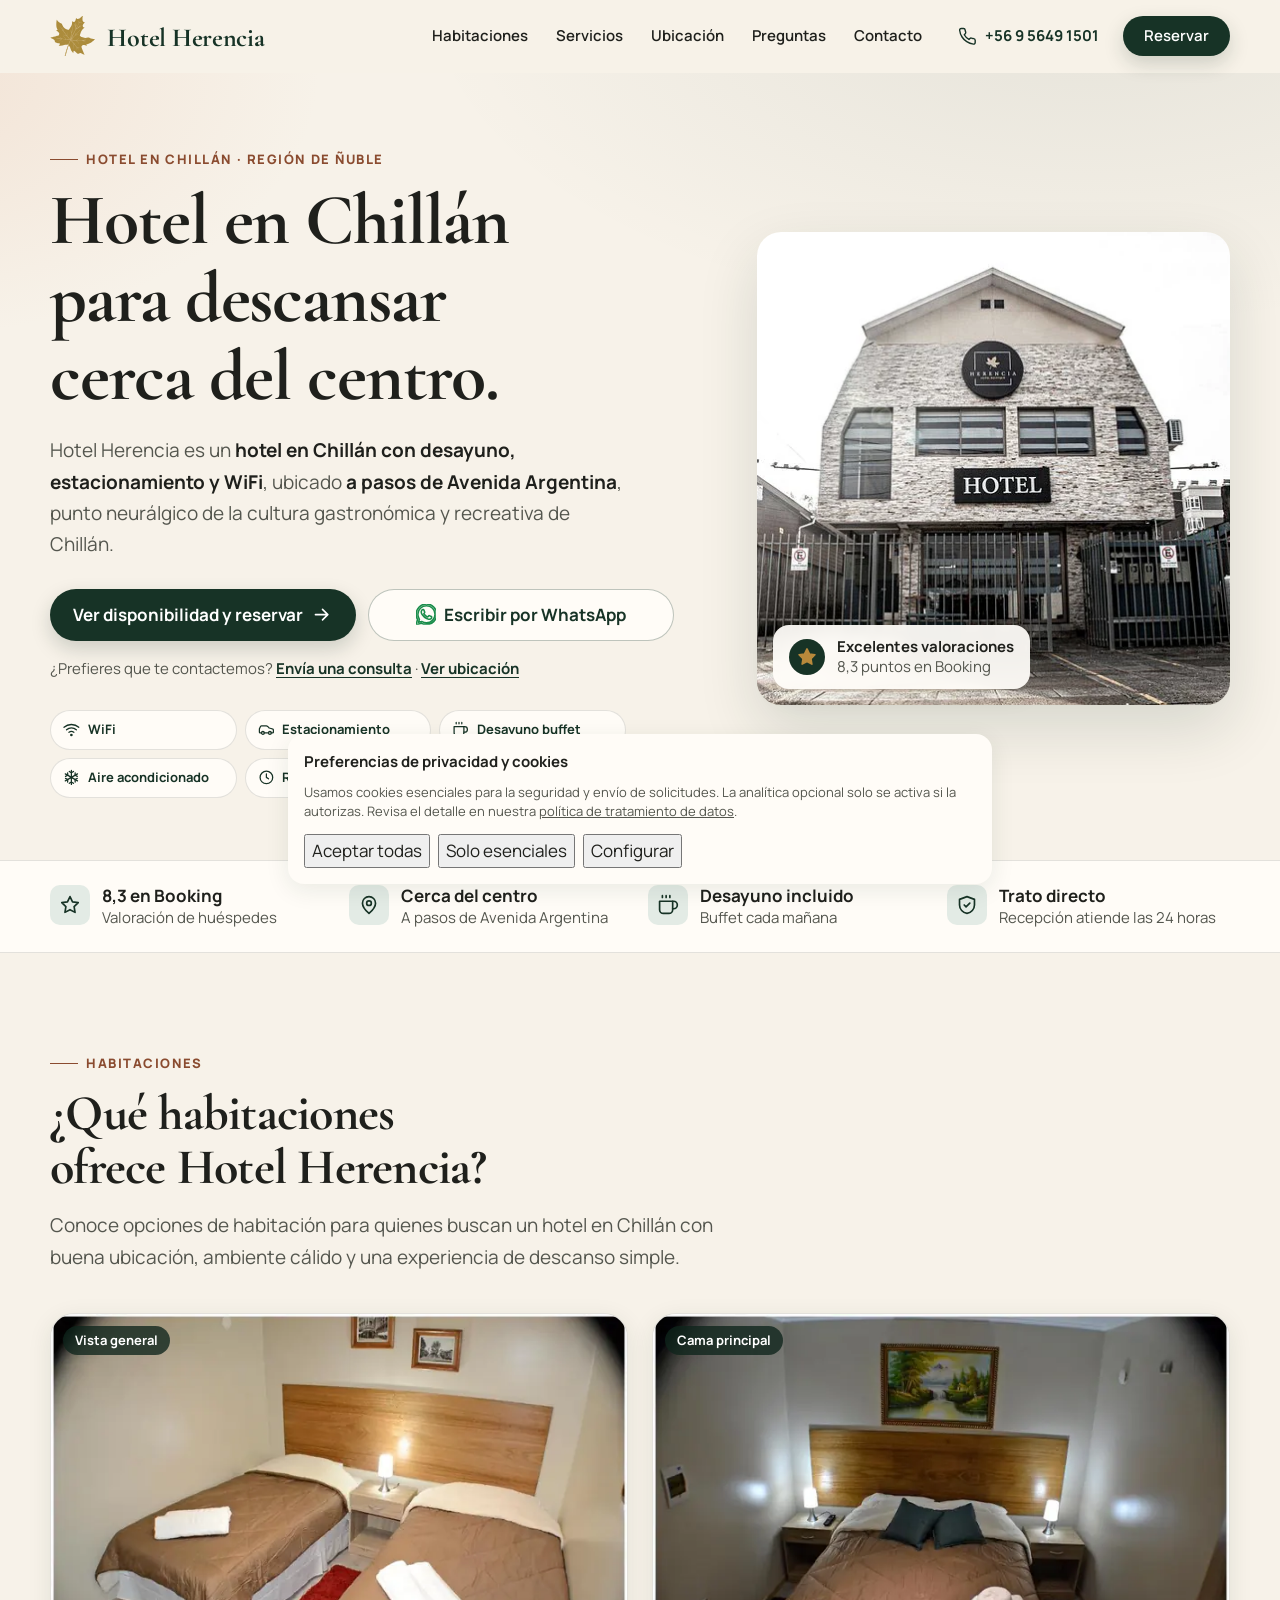
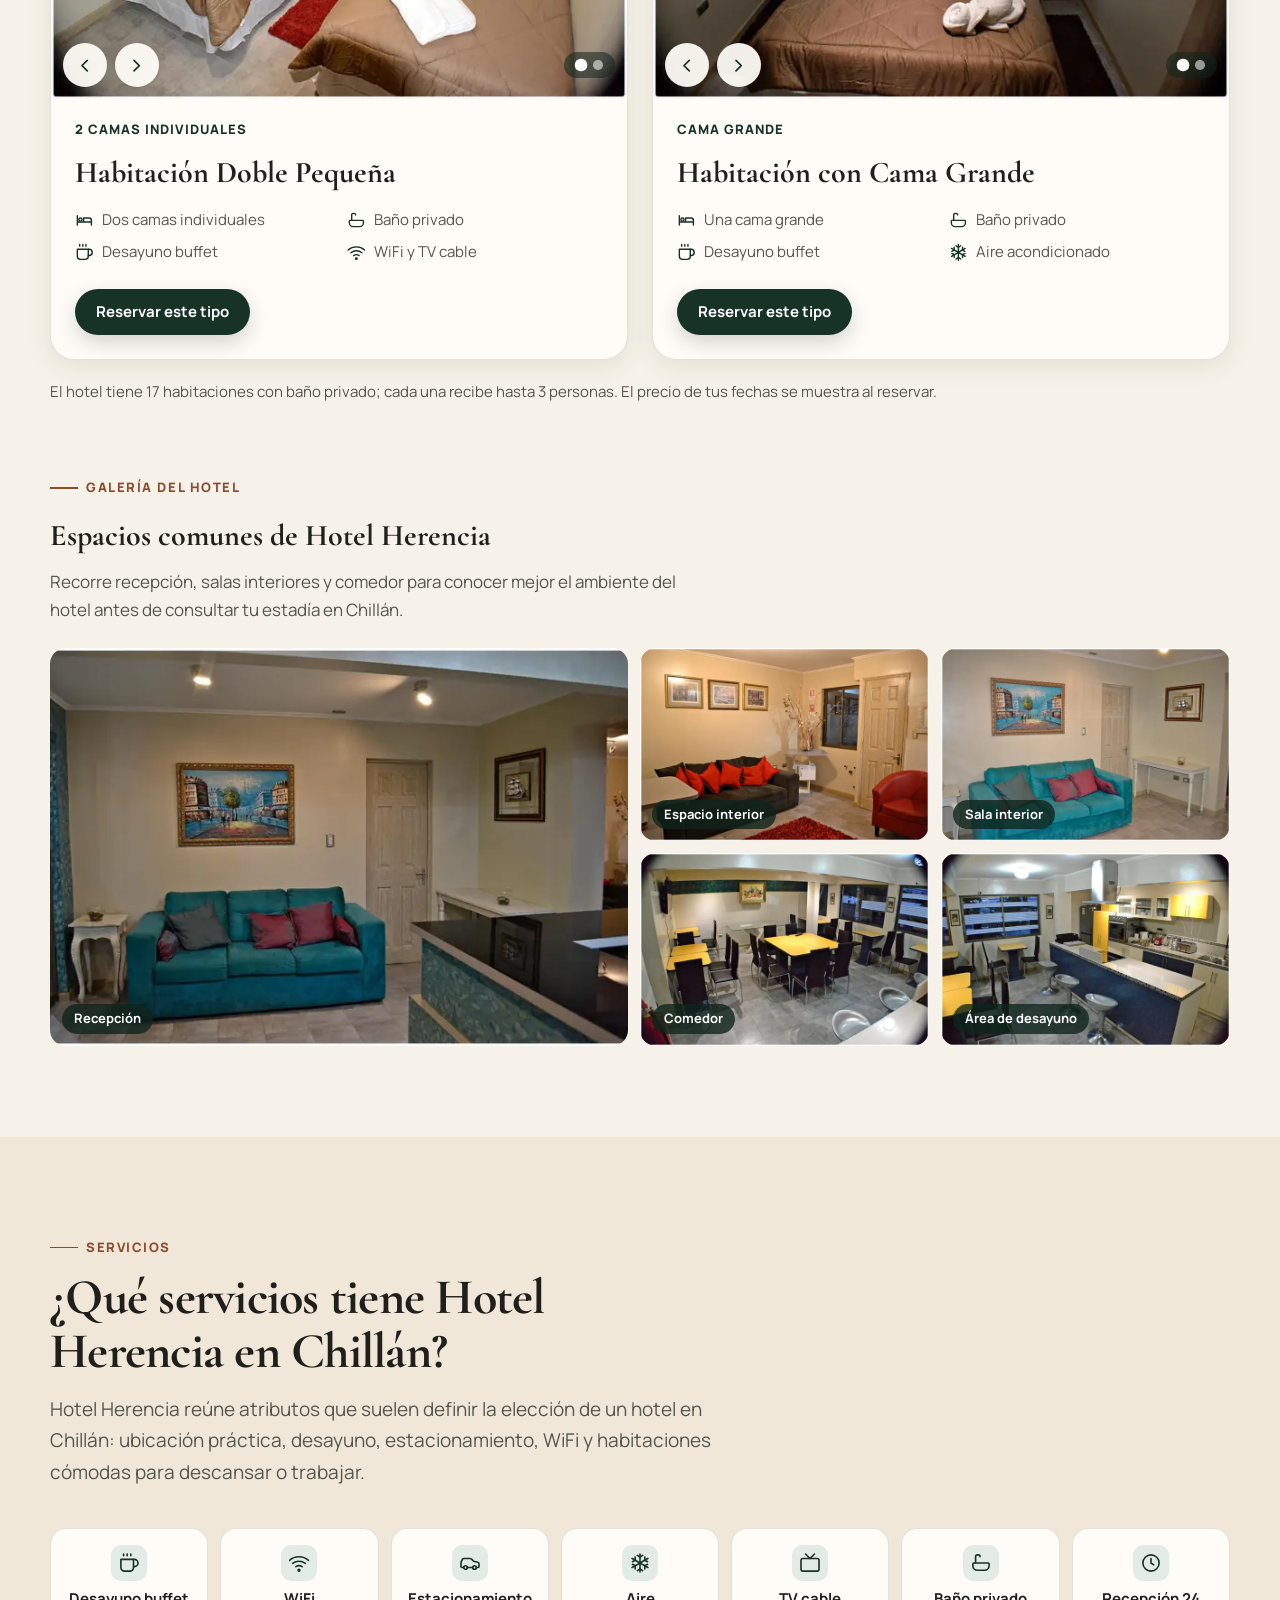
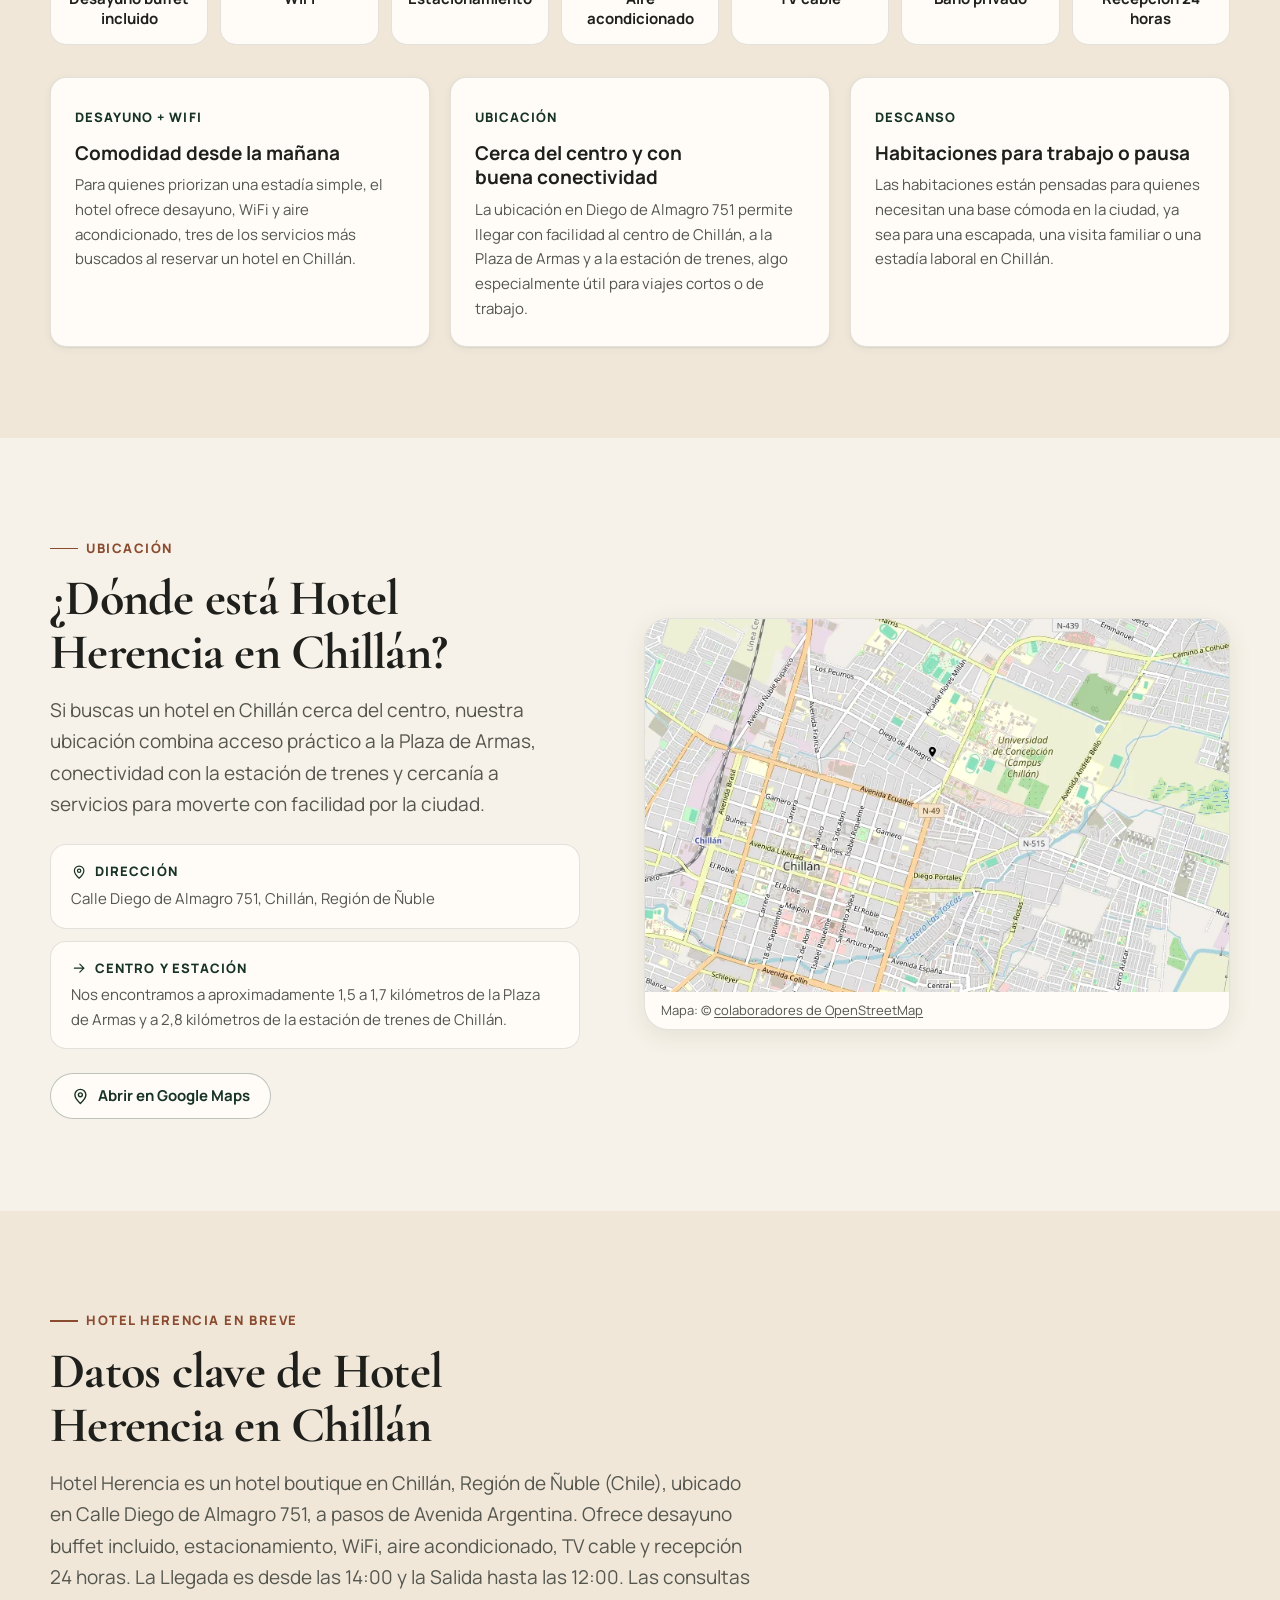
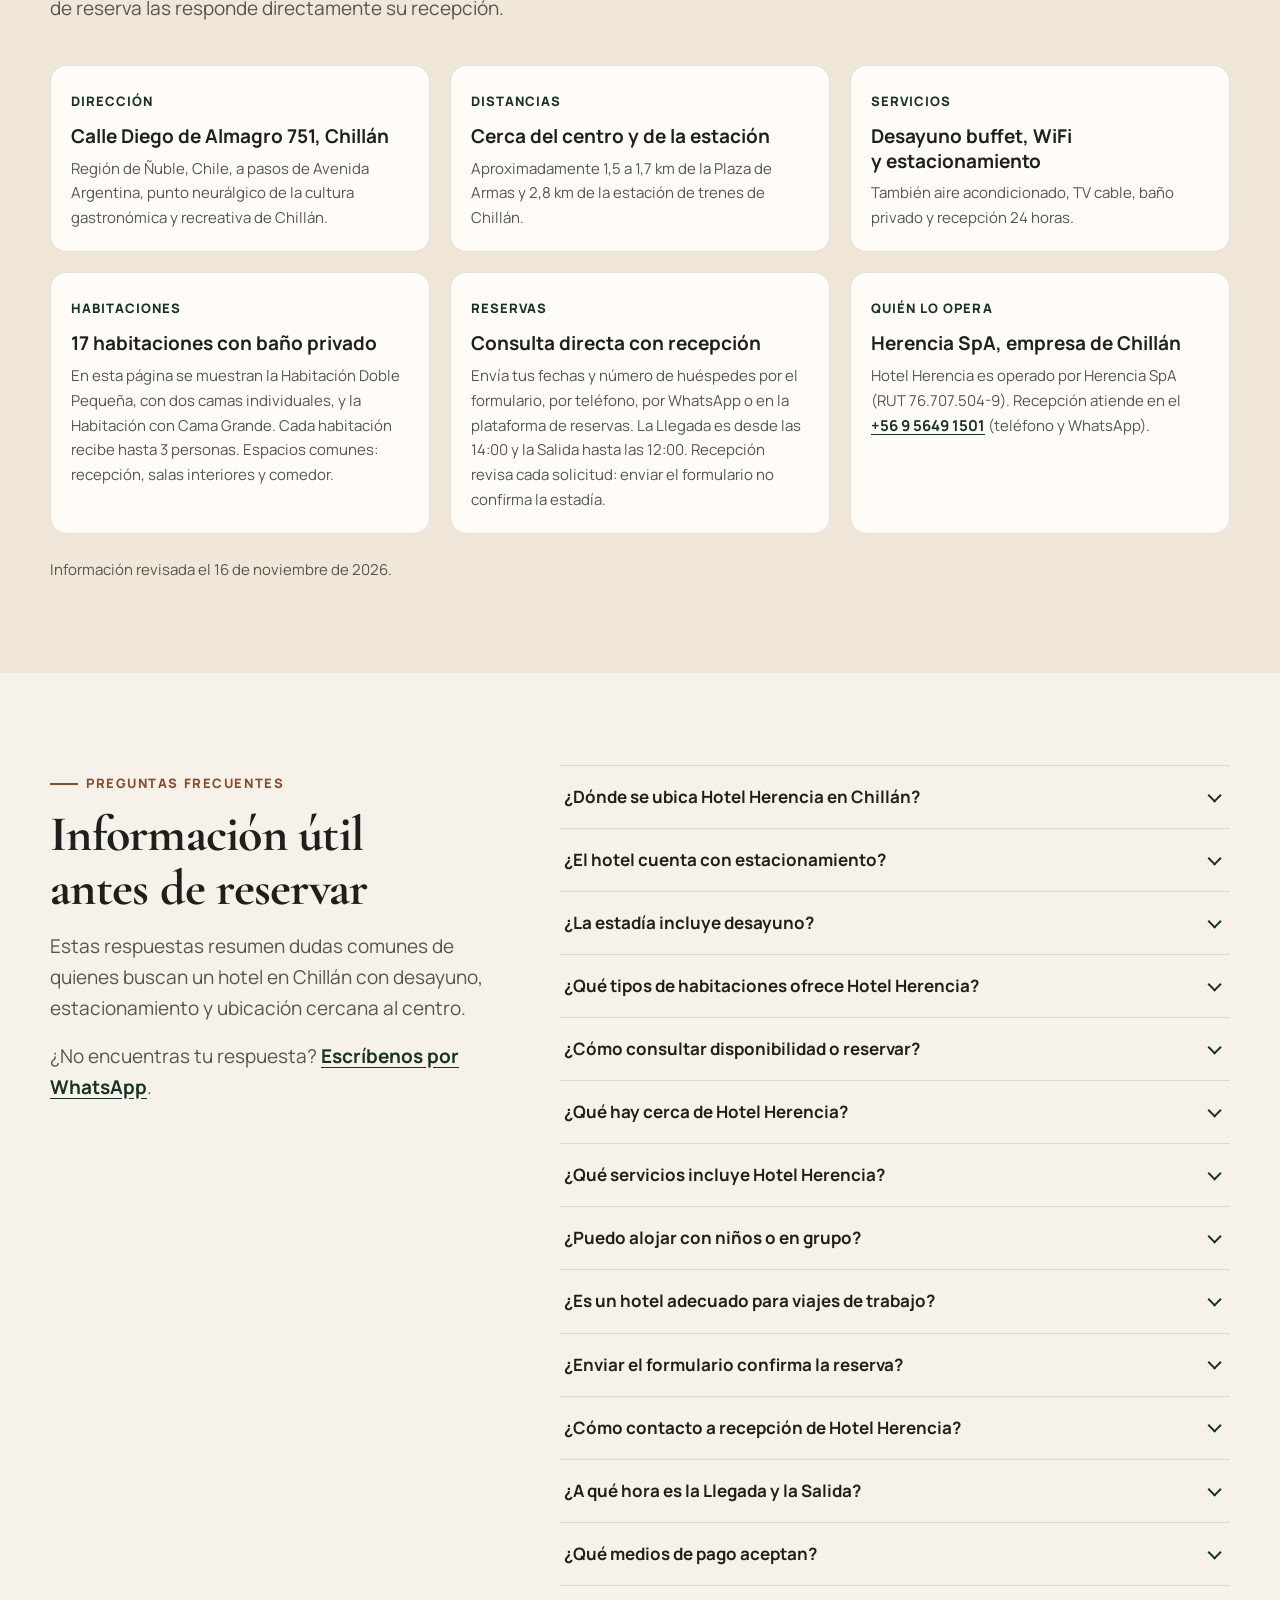
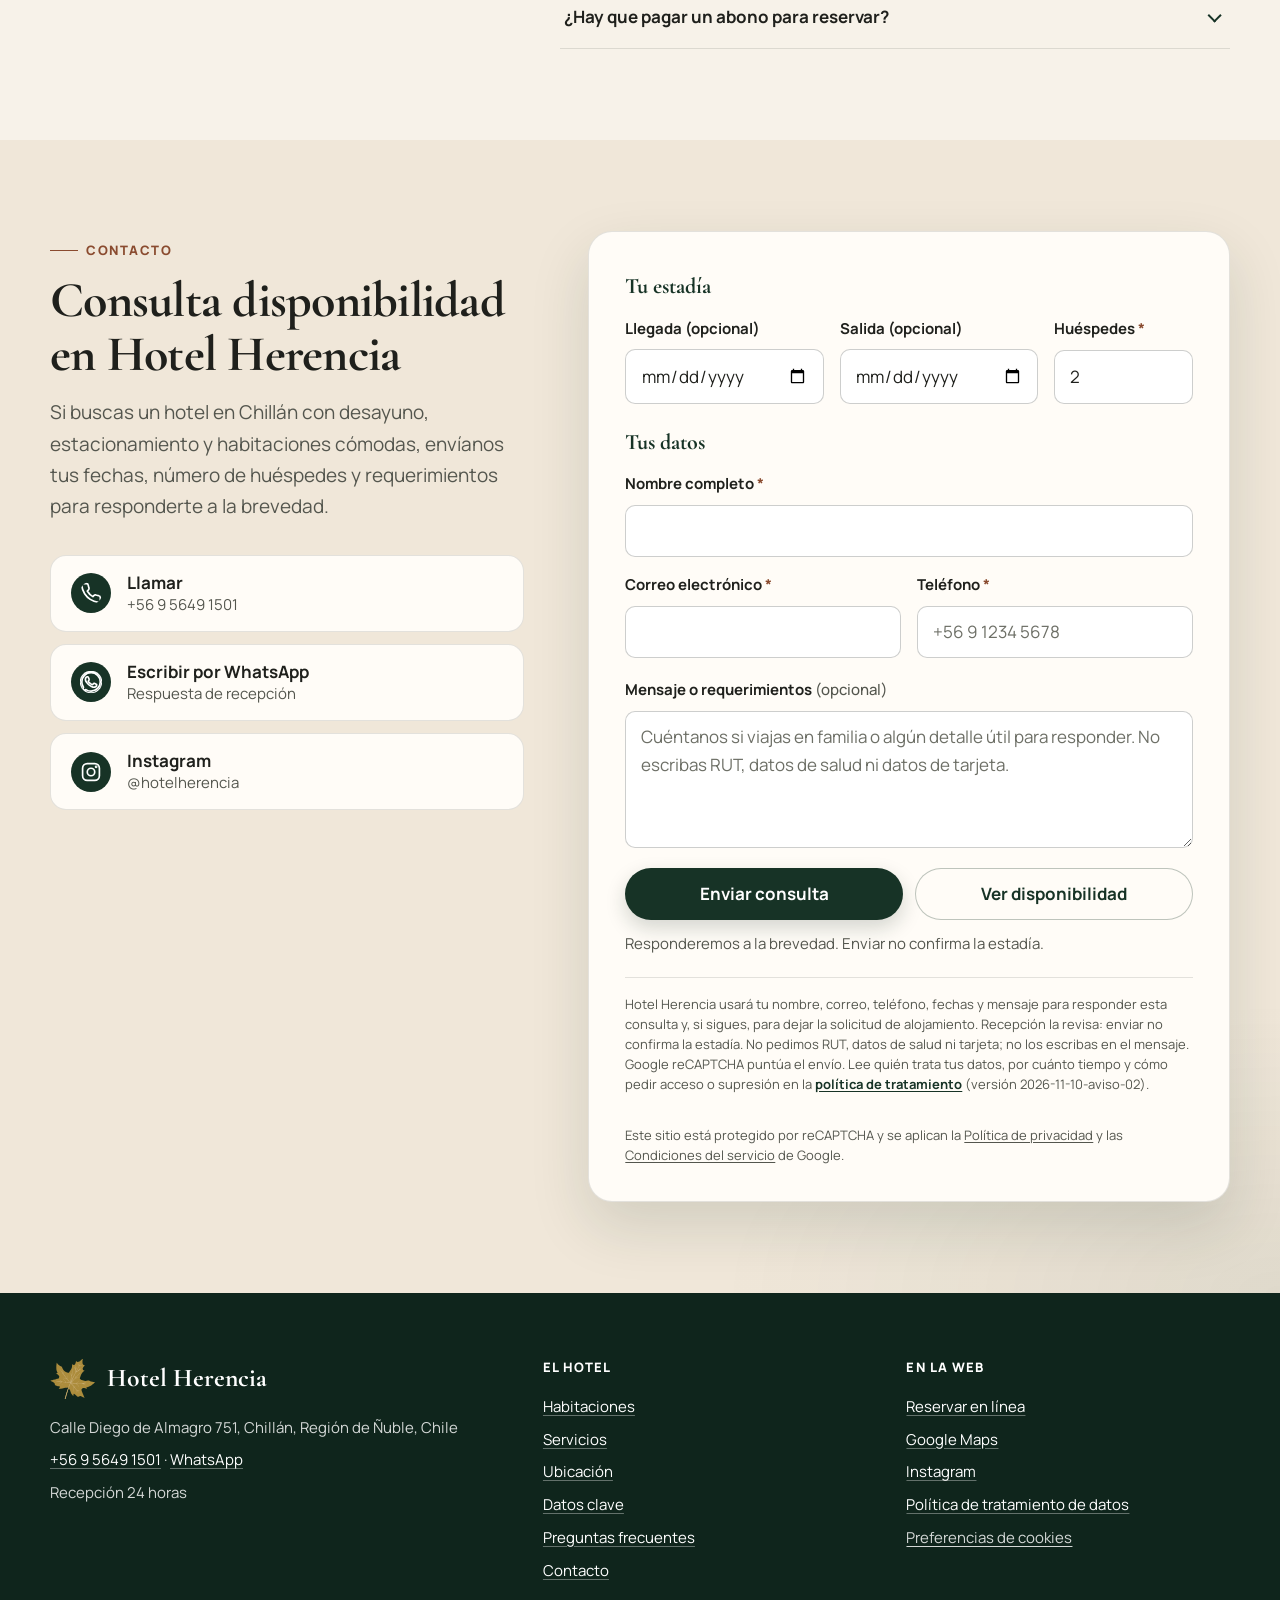
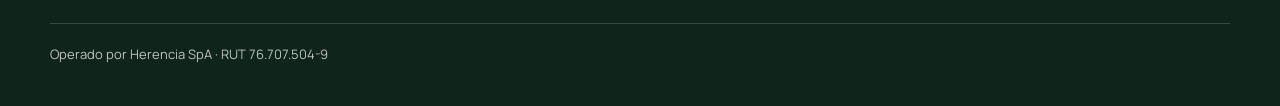
==== index.html @ 6ce2f42a "feat(cookies): banner de consentimiento Ley 21.719 y bloqueo previo de analitica (#4)" ====
<!DOCTYPE html>
<html lang="es-CL">

<head>
    <meta charset="UTF-8">
    <meta name="viewport" content="width=device-width, initial-scale=1.0">
    <title>Hotel en Chillán | Hotel Herencia cerca del centro</title>
    <meta name="description"
        content="Hotel en Chillán con desayuno buffet, estacionamiento, WiFi, recepción 24 horas y habitaciones cómodas cerca del centro, la Plaza de Armas y la estación de trenes.">
    <meta name="robots" content="index,follow,max-image-preview:large,max-snippet:-1,max-video-preview:-1">
    <meta name="theme-color" content="#173326">
    <meta http-equiv="Content-Security-Policy"
        content="default-src 'self'; base-uri 'self'; object-src 'none'; form-action 'self'; script-src 'self' 'sha256-/x7W7R75k8Roq0WaVRQX9blP4OufE5xbAdzklGxsgpw=' https://www.google.com https://www.gstatic.com; style-src 'self' 'unsafe-inline'; font-src 'self'; img-src 'self' https://www.google.com https://www.gstatic.com; frame-src https://www.google.com https://recaptcha.google.com; connect-src 'self' https://plataforma.hotelherencia.cl https://www.google.com; worker-src 'self' blob:">
    <link rel="canonical" href="https://www.hotelherencia.cl/">
    <link rel="alternate" hreflang="es-CL" href="https://www.hotelherencia.cl/">
    <link rel="alternate" hreflang="x-default" href="https://www.hotelherencia.cl/">
    <meta property="og:type" content="website">
    <meta property="og:site_name" content="Hotel Herencia">
    <meta property="og:locale" content="es_CL">
    <meta property="og:title" content="Hotel en Chillán | Hotel Herencia cerca del centro">
    <meta property="og:description"
        content="Hotel en Chillán con desayuno buffet, estacionamiento, WiFi, recepción 24 horas y habitaciones cómodas cerca del centro y la estación de trenes.">
    <meta property="og:url" content="https://www.hotelherencia.cl/">
    <meta property="og:image" content="https://www.hotelherencia.cl/assets/img/hotel-herencia.jpg">
    <!-- TODO(dueño): reemplazar por una imagen de 1200x630 px (o mayor, proporción 1,91:1) para mejores vistas previas en WhatsApp/Facebook/Google Discover. La actual mide 475x476 px. -->
    <meta property="og:image:width" content="475">
    <meta property="og:image:height" content="476">
    <meta property="og:image:type" content="image/jpeg">
    <meta property="og:image:alt" content="Exterior del Hotel Herencia en Chillán con jardines y fachada principal">
    <meta name="twitter:card" content="summary_large_image">
    <meta name="twitter:title" content="Hotel en Chillán | Hotel Herencia cerca del centro">
    <meta name="twitter:description"
        content="Hotel en Chillán con desayuno buffet, estacionamiento, WiFi, recepción 24 horas y habitaciones cómodas cerca del centro y la estación.">
    <meta name="twitter:image" content="https://www.hotelherencia.cl/assets/img/hotel-herencia.jpg">
    <meta name="twitter:image:alt" content="Fachada principal de Hotel Herencia en Chillán">
    <link rel="icon" type="image/png" sizes="16x16" href="/assets/img/favicon-16.png">
    <link rel="icon" type="image/png" sizes="32x32" href="/assets/img/favicon-32.png">
    <link rel="icon" type="image/png" sizes="48x48" href="/assets/img/favicon-48.png">
    <link rel="icon" type="image/x-icon" href="/assets/img/herencia_favicon.ico">
    <link rel="apple-touch-icon" sizes="180x180" href="/assets/img/apple-touch-icon.png">
    <link rel="preload" href="assets/fonts/manrope.woff2" as="font" type="font/woff2" crossorigin>
    <link rel="preload" href="assets/fonts/cormorant-garamond.woff2" as="font" type="font/woff2" crossorigin>
    <link rel="stylesheet" href="assets/css/styles.css">
    <script>document.documentElement.classList.add('js');</script>
    <!--
      JSON-LD del hotel: solo datos confirmados (paquete del hotel 11-11-2026 / Anexo A).
      - "geo" se tomó del pin de la ficha "Hotel Herencia" a la que apunta hasMap (2026-11-16). Si el pin cambia, actualizarlo aquí.
      - "checkinTime" 14:00 y "checkoutTime" 12:00: POL-009/010. "numberOfRooms" 17 y "priceRange" referencial CLP 47.000 – 65.000 (IVA incluido): Anexo A.
      - "logo": assets/img/logo-herencia-512.png (512x512, PNG con fondo transparente, generado desde el JPEG CMYK de 2362 px).
      - Nombre comercial visible: "Hotel Herencia". "Herencia SpA" es solo la razón social (Organization). El logo histórico incluye la leyenda «Hotel Boutique»; no se declara como alternateName.
      - Pendiente, no inventar: "postalCode", "email" de recepción, "petsAllowed", "starRating" (solo con clasificación oficial SERNATUR).
      - Agregar a "sameAs" solo perfiles oficiales reales (Facebook, TripAdvisor, Booking, URL canónica del GBP) cuando existan.
      - No agregar "aggregateRating" ni reseñas: Google no acepta valoraciones de terceros autoservidas en LodgingBusiness.
      - No declarar terraza, servicio a la habitación, cocina ni habitaciones familiares: están en contradicción con el inventario y POL-001.
    -->
    <script type="application/ld+json">
    {
      "@context": "https://schema.org",
      "@graph": [
        {
          "@type": "Organization",
          "@id": "https://www.hotelherencia.cl/#organization",
          "name": "Herencia SpA",
          "legalName": "Herencia SpA",
          "taxID": "76.707.504-9",
          "url": "https://www.hotelherencia.cl/",
          "logo": {
            "@id": "https://www.hotelherencia.cl/#logo"
          },
          "image": "https://www.hotelherencia.cl/assets/img/logo-herencia-512.png",
          "telephone": "+56956491501",
          "address": {
            "@type": "PostalAddress",
            "streetAddress": "5 de Abril 441, oficina 3",
            "addressLocality": "Chillán",
            "addressRegion": "Ñuble",
            "addressCountry": "CL"
          },
          "brand": {
            "@id": "https://www.hotelherencia.cl/#hotel"
          }
        },
        {
          "@type": "ImageObject",
          "@id": "https://www.hotelherencia.cl/#logo",
          "url": "https://www.hotelherencia.cl/assets/img/logo-herencia-512.png",
          "contentUrl": "https://www.hotelherencia.cl/assets/img/logo-herencia-512.png",
          "width": 512,
          "height": 512,
          "caption": "Logo de Hotel Herencia"
        },
        {
          "@type": "WebSite",
          "@id": "https://www.hotelherencia.cl/#website",
          "url": "https://www.hotelherencia.cl/",
          "name": "Hotel Herencia",
          "inLanguage": "es-CL",
          "publisher": {
            "@id": "https://www.hotelherencia.cl/#organization"
          }
        },
        {
          "@type": "WebPage",
          "@id": "https://www.hotelherencia.cl/#webpage",
          "url": "https://www.hotelherencia.cl/",
          "name": "Hotel en Chillán | Hotel Herencia cerca del centro",
          "isPartOf": {
            "@id": "https://www.hotelherencia.cl/#website"
          },
          "about": {
            "@id": "https://www.hotelherencia.cl/#hotel"
          },
          "inLanguage": "es-CL",
          "primaryImageOfPage": "https://www.hotelherencia.cl/assets/img/hotel-herencia.jpg",
          "dateModified": "2026-11-16",
          "description": "Hotel en Chillán con desayuno buffet, estacionamiento, WiFi, recepción 24 horas y habitaciones cómodas cerca del centro, la Plaza de Armas y la estación de trenes.",
          "publisher": {
            "@id": "https://www.hotelherencia.cl/#organization"
          },
          "mainEntity": {
            "@id": "https://www.hotelherencia.cl/#hotel"
          }
        },
        {
          "@type": "Hotel",
          "@id": "https://www.hotelherencia.cl/#hotel",
          "name": "Hotel Herencia",
          "url": "https://www.hotelherencia.cl/",
          "mainEntityOfPage": {
            "@id": "https://www.hotelherencia.cl/#webpage"
          },
          "description": "Hotel en Chillán con desayuno buffet, estacionamiento, WiFi, recepción 24 horas y habitaciones cómodas cerca del centro, la Plaza de Armas y la estación de trenes.",
          "image": [
            "https://www.hotelherencia.cl/assets/img/hotel-herencia.jpg",
            "https://www.hotelherencia.cl/assets/img/124823346.jpg",
            "https://www.hotelherencia.cl/assets/img/124822057.jpg",
            "https://www.hotelherencia.cl/assets/img/124825882.jpg",
            "https://www.hotelherencia.cl/assets/img/124824164.jpg",
            "https://www.hotelherencia.cl/assets/img/cocina.jpg"
          ],
          "telephone": "+56956491501",
          "hasMap": "https://maps.app.goo.gl/XYgS4ZHtKSHauBpj8",
          "geo": {
            "@type": "GeoCoordinates",
            "latitude": -36.5983065,
            "longitude": -72.09031
          },
          "sameAs": [
            "https://www.instagram.com/hotelherencia/",
            "https://maps.app.goo.gl/XYgS4ZHtKSHauBpj8"
          ],
          "areaServed": [
            "Chillán",
            "Región de Ñuble"
          ],
          "availableLanguage": [
            "es"
          ],
          "address": {
            "@type": "PostalAddress",
            "streetAddress": "Calle Diego de Almagro 751",
            "addressLocality": "Chillán",
            "addressRegion": "Ñuble",
            "addressCountry": "CL"
          },
          "checkinTime": "14:00",
          "checkoutTime": "12:00",
          "numberOfRooms": 17,
          "priceRange": "CLP 47.000 – 65.000",
          "currenciesAccepted": "CLP",
          "paymentAccepted": "Efectivo, Tarjeta, Transferencia",
          "amenityFeature": [
            {
              "@type": "LocationFeatureSpecification",
              "name": "WiFi",
              "value": true
            },
            {
              "@type": "LocationFeatureSpecification",
              "name": "Estacionamiento",
              "value": true
            },
            {
              "@type": "LocationFeatureSpecification",
              "name": "Desayuno buffet",
              "value": true
            },
            {
              "@type": "LocationFeatureSpecification",
              "name": "Aire acondicionado",
              "value": true
            },
            {
              "@type": "LocationFeatureSpecification",
              "name": "TV cable",
              "value": true
            },
            {
              "@type": "LocationFeatureSpecification",
              "name": "Baño privado",
              "value": true
            },
            {
              "@type": "LocationFeatureSpecification",
              "name": "Recepción 24 horas",
              "value": true
            }
          ],
          "containsPlace": [
            {
              "@type": "HotelRoom",
              "name": "Habitación Doble Pequeña",
              "description": "Habitación con dos camas individuales.",
              "bed": {
                "@type": "BedDetails",
                "numberOfBeds": 2,
                "typeOfBed": "Cama individual"
              },
              "image": [
                "https://www.hotelherencia.cl/assets/img/124823346.jpg",
                "https://www.hotelherencia.cl/assets/img/124823348.jpg"
              ]
            },
            {
              "@type": "HotelRoom",
              "name": "Habitación con Cama Grande",
              "description": "Habitación con cama grande, veladores laterales, clóset y baño.",
              "bed": {
                "@type": "BedDetails",
                "numberOfBeds": 1,
                "typeOfBed": "Cama grande"
              },
              "image": [
                "https://www.hotelherencia.cl/assets/img/124822057.jpg",
                "https://www.hotelherencia.cl/assets/img/124822020.jpg"
              ]
            }
          ],
          "logo": {
            "@id": "https://www.hotelherencia.cl/#logo"
          },
          "parentOrganization": {
            "@id": "https://www.hotelherencia.cl/#organization"
          },
          "containedInPlace": {
            "@type": "City",
            "name": "Chillán",
            "containedInPlace": {
              "@type": "AdministrativeArea",
              "name": "Región de Ñuble",
              "containedInPlace": {
                "@type": "Country",
                "name": "Chile"
              }
            }
          },
          "contactPoint": {
            "@type": "ContactPoint",
            "telephone": "+56956491501",
            "contactType": "reservations",
            "areaServed": "CL",
            "availableLanguage": [
              "es"
            ],
            "hoursAvailable": {
              "@type": "OpeningHoursSpecification",
              "dayOfWeek": [
                "Monday",
                "Tuesday",
                "Wednesday",
                "Thursday",
                "Friday",
                "Saturday",
                "Sunday"
              ],
              "opens": "00:00",
              "closes": "23:59"
            }
          },
          "potentialAction": {
            "@type": "ReserveAction",
            "name": "Consultar disponibilidad",
            "target": {
              "@type": "EntryPoint",
              "urlTemplate": "https://plataforma.hotelherencia.cl/reservar",
              "inLanguage": "es-CL",
              "actionPlatform": [
                "https://schema.org/DesktopWebPlatform",
                "https://schema.org/MobileWebPlatform"
              ]
            }
          },
          "publicAccess": true
        }
      ]
    }
    </script>
    <script type="application/ld+json">
    {
      "@context": "https://schema.org",
      "@type": "FAQPage",
      "@id": "https://www.hotelherencia.cl/#faq",
      "isPartOf": {
        "@id": "https://www.hotelherencia.cl/#webpage"
      },
      "mainEntity": [
        {
          "@type": "Question",
          "name": "¿Dónde se ubica Hotel Herencia en Chillán?",
          "acceptedAnswer": {
            "@type": "Answer",
            "text": "Estamos en Calle Diego de Almagro 751, Chillán, a aproximadamente 1,5 a 1,7 km de la Plaza de Armas y a 2,8 km de la estación de trenes."
          }
        },
        {
          "@type": "Question",
          "name": "¿El hotel cuenta con estacionamiento?",
          "acceptedAnswer": {
            "@type": "Answer",
            "text": "Sí. Hotel Herencia dispone de estacionamiento para facilitar la llegada y salida de huéspedes que viajan en auto."
          }
        },
        {
          "@type": "Question",
          "name": "¿La estadía incluye desayuno?",
          "acceptedAnswer": {
            "@type": "Answer",
            "text": "Sí. El hotel ofrece desayuno buffet incluido, junto con WiFi y aire acondicionado, para una experiencia de estadía cómoda en Chillán."
          }
        },
        {
          "@type": "Question",
          "name": "¿Qué tipos de habitaciones ofrece Hotel Herencia?",
          "acceptedAnswer": {
            "@type": "Answer",
            "text": "El hotel tiene 17 habitaciones. En esta página se muestran la Habitación Doble Pequeña, con dos camas individuales, y la Habitación con Cama Grande, pensadas para descanso o viajes de trabajo. Cada habitación tiene baño privado."
          }
        },
        {
          "@type": "Question",
          "name": "¿Cómo consultar disponibilidad o reservar?",
          "acceptedAnswer": {
            "@type": "Answer",
            "text": "Puedes enviar tus fechas, cantidad de huéspedes y requerimientos desde el formulario de contacto. También puedes llamar o escribir por WhatsApp al +56 9 5649 1501, o consultar en https://plataforma.hotelherencia.cl/reservar. Respondemos a la brevedad."
          }
        },
        {
          "@type": "Question",
          "name": "¿Qué hay cerca de Hotel Herencia?",
          "acceptedAnswer": {
            "@type": "Answer",
            "text": "El hotel está a pasos de Avenida Argentina, punto neurálgico de la cultura gastronómica y recreativa de Chillán, a aproximadamente 1,5 a 1,7 km de la Plaza de Armas y a 2,8 km de la estación de trenes."
          }
        },
        {
          "@type": "Question",
          "name": "¿Qué servicios incluye Hotel Herencia?",
          "acceptedAnswer": {
            "@type": "Answer",
            "text": "La estadía incluye desayuno buffet, WiFi, TV cable, aire acondicionado, baño privado y estacionamiento. La recepción atiende las 24 horas. El hotel también tiene salas interiores y comedor."
          }
        },
        {
          "@type": "Question",
          "name": "¿Puedo alojar con niños o en grupo?",
          "acceptedAnswer": {
            "@type": "Answer",
            "text": "Cada habitación recibe hasta 3 personas. Si viajan 4 o más, recepción arma la estadía con varias habitaciones. Indica el número de huéspedes en el formulario o por WhatsApp y te confirmaremos la opción disponible para tus fechas."
          }
        },
        {
          "@type": "Question",
          "name": "¿Es un hotel adecuado para viajes de trabajo?",
          "acceptedAnswer": {
            "@type": "Answer",
            "text": "Sí. Las habitaciones están pensadas para estadías laborales o de descanso, con WiFi, aire acondicionado, desayuno y estacionamiento, y la ubicación permite llegar con facilidad al centro de Chillán y a la estación de trenes."
          }
        },
        {
          "@type": "Question",
          "name": "¿Enviar el formulario confirma la reserva?",
          "acceptedAnswer": {
            "@type": "Answer",
            "text": "No. El formulario envía tu consulta o solicitud a recepción, que la revisa y te contacta por el medio que indicaste. La estadía queda confirmada solo cuando recepción la confirma."
          }
        },
        {
          "@type": "Question",
          "name": "¿Cómo contacto a recepción de Hotel Herencia?",
          "acceptedAnswer": {
            "@type": "Answer",
            "text": "Por teléfono o WhatsApp al +56 9 5649 1501, por Instagram (@hotelherencia) o con el formulario de contacto de esta página."
          }
        },
        {
          "@type": "Question",
          "name": "¿A qué hora es la Llegada y la Salida?",
          "acceptedAnswer": {
            "@type": "Answer",
            "text": "La Llegada es a partir de las 14:00 y la Salida hasta las 12:00. Llegar antes o salir más tarde tiene un cobro de $10.000 por hora, sujeto a disponibilidad."
          }
        },
        {
          "@type": "Question",
          "name": "¿Qué medios de pago aceptan?",
          "acceptedAnswer": {
            "@type": "Answer",
            "text": "Efectivo, tarjeta y transferencia."
          }
        },
        {
          "@type": "Question",
          "name": "¿Hay que pagar un abono para reservar?",
          "acceptedAnswer": {
            "@type": "Answer",
            "text": "No se pide abono previo, salvo en reservas de delegaciones, que pagan el 50 % de la estadía. El saldo se paga a la Llegada; los clientes frecuentes pueden pagar a la Salida y las empresas facturan a fin de mes."
          }
        }
      ]
    }
    </script>
</head>

<body>
    <a class="skip-link" href="#contenido">Saltar al contenido</a>

    <svg class="sprite" aria-hidden="true" focusable="false" xmlns="http://www.w3.org/2000/svg">
        <symbol id="i-wifi" viewBox="0 0 24 24"><path d="M5 12.55a11 11 0 0 1 14.08 0"/><path d="M1.42 9a16 16 0 0 1 21.16 0"/><path d="M8.53 16.11a6 6 0 0 1 6.95 0"/><circle cx="12" cy="20" r="1"/></symbol>
        <symbol id="i-parking" viewBox="0 0 24 24"><path d="M19 17h2c.6 0 1-.4 1-1v-3c0-.9-.7-1.7-1.5-1.9C18.7 10.6 16 10 16 10s-1.3-1.4-2.2-2.3c-.5-.4-1.1-.7-1.8-.7H5c-.6 0-1.1.4-1.4.9l-1.4 2.9A3.7 3.7 0 0 0 2 12v4c0 .6.4 1 1 1h2"/><circle cx="7" cy="17" r="2"/><path d="M9 17h6"/><circle cx="17" cy="17" r="2"/></symbol>
        <symbol id="i-cafe" viewBox="0 0 24 24"><path d="M17 8h1a4 4 0 1 1 0 8h-1"/><path d="M3 8h14v9a4 4 0 0 1-4 4H7a4 4 0 0 1-4-4Z"/><path d="M6 2v2M10 2v2M14 2v2"/></symbol>
        <symbol id="i-frio" viewBox="0 0 24 24"><path d="M12 2v20M3.3 7l17.4 10M3.3 17 20.7 7"/><path d="m9 3.5 3 2 3-2M9 20.5l3-2 3 2M3.6 10.6l3.2-1.6-.2-3.6M20.4 13.4l-3.2 1.6.2 3.6M3.6 13.4l3.2 1.6-.2 3.6M20.4 10.6l-3.2-1.6.2-3.6"/></symbol>
        <symbol id="i-tv" viewBox="0 0 24 24"><rect x="2" y="7" width="20" height="14" rx="2"/><path d="m17 2-5 5-5-5"/></symbol>
        <symbol id="i-bano" viewBox="0 0 24 24"><path d="M4 12h16a1 1 0 0 1 1 1v2a5 5 0 0 1-5 5H8a5 5 0 0 1-5-5v-2a1 1 0 0 1 1-1Z"/><path d="M6 12V5a2 2 0 0 1 2-2h1a2 2 0 0 1 2 2"/></symbol>
        <symbol id="i-reloj" viewBox="0 0 24 24"><circle cx="12" cy="12" r="9"/><path d="M12 7v5l3 2"/></symbol>
        <symbol id="i-estrella" viewBox="0 0 24 24"><path d="m12 3 2.7 5.6 6.1.9-4.4 4.3 1 6.1-5.4-2.9-5.4 2.9 1-6.1L3.2 9.5l6.1-.9Z"/></symbol>
        <symbol id="i-pin" viewBox="0 0 24 24"><path d="M12 21s-7-6.1-7-11a7 7 0 0 1 14 0c0 4.9-7 11-7 11Z"/><circle cx="12" cy="10" r="2.5"/></symbol>
        <symbol id="i-telefono" viewBox="0 0 24 24"><path d="M22 16.9v3a2 2 0 0 1-2.2 2 19.8 19.8 0 0 1-8.6-3.1 19.5 19.5 0 0 1-6-6A19.8 19.8 0 0 1 2.1 4.2 2 2 0 0 1 4.1 2h3a2 2 0 0 1 2 1.7c.1 1 .4 1.9.7 2.8a2 2 0 0 1-.5 2.1L8 9.9a16 16 0 0 0 6 6l1.3-1.3a2 2 0 0 1 2.1-.4c.9.3 1.8.6 2.8.7a2 2 0 0 1 1.7 2Z"/></symbol>
        <symbol id="i-whatsapp" viewBox="0 0 24 24"><path class="relleno" d="M17.47 14.38c-.3-.15-1.76-.87-2.03-.97-.27-.1-.47-.15-.67.15-.2.3-.77.97-.94 1.16-.17.2-.35.22-.64.08-.3-.15-1.26-.47-2.39-1.48-.88-.79-1.48-1.76-1.65-2.06-.17-.3-.02-.46.13-.6.13-.14.3-.35.45-.52.15-.18.2-.3.3-.5.1-.2.05-.37-.03-.52-.07-.15-.67-1.61-.92-2.2-.24-.58-.49-.5-.67-.51h-.57c-.2 0-.52.07-.79.37-.27.3-1.04 1.02-1.04 2.48s1.07 2.88 1.21 3.07c.15.2 2.1 3.2 5.08 4.49.71.3 1.26.49 1.7.63.71.22 1.36.19 1.87.12.57-.09 1.76-.72 2-1.42.25-.7.25-1.29.18-1.41-.08-.13-.28-.2-.57-.35m-5.42 7.4h-.01a9.87 9.87 0 0 1-5.03-1.38l-.36-.21-3.74.98 1-3.65-.24-.37a9.86 9.86 0 0 1-1.51-5.26c0-5.45 4.44-9.88 9.89-9.88 2.64 0 5.12 1.03 6.99 2.9a9.82 9.82 0 0 1 2.89 6.99c0 5.45-4.44 9.88-9.88 9.88m8.41-18.3A11.82 11.82 0 0 0 12.05 0C5.5 0 .16 5.34.16 11.89c0 2.1.55 4.14 1.59 5.95L.06 24l6.3-1.65a11.88 11.88 0 0 0 5.68 1.45h.01c6.55 0 11.89-5.34 11.89-11.89 0-3.18-1.24-6.17-3.48-8.41Z"/></symbol>
        <symbol id="i-chat" viewBox="0 0 24 24"><path d="M21 11.5a8.4 8.4 0 0 1-12.5 7.4L3 20.5l1.6-5.3A8.4 8.4 0 1 1 21 11.5Z"/></symbol>
        <symbol id="i-instagram" viewBox="0 0 24 24"><rect x="3" y="3" width="18" height="18" rx="5"/><circle cx="12" cy="12" r="4"/><circle cx="17.5" cy="6.5" r=".6"/></symbol>
        <symbol id="i-cama" viewBox="0 0 24 24"><path d="M3 18V6M3 14h18v4M21 14v-2a3 3 0 0 0-3-3h-7v5"/><circle cx="7" cy="11" r="2"/></symbol>
        <symbol id="i-calendario" viewBox="0 0 24 24"><rect x="3" y="4.5" width="18" height="16" rx="2"/><path d="M3 9.5h18M8 2.5v4M16 2.5v4"/></symbol>
        <symbol id="i-flecha" viewBox="0 0 24 24"><path d="M5 12h14M13 6l6 6-6 6"/></symbol>
        <symbol id="i-izq" viewBox="0 0 24 24"><path d="m15 18-6-6 6-6"/></symbol>
        <symbol id="i-der" viewBox="0 0 24 24"><path d="m9 18 6-6-6-6"/></symbol>
        <symbol id="i-menu" viewBox="0 0 24 24"><path d="M4 7h16M4 12h16M4 17h16"/></symbol>
        <symbol id="i-cerrar" viewBox="0 0 24 24"><path d="M6 6l12 12M18 6 6 18"/></symbol>
        <symbol id="i-escudo" viewBox="0 0 24 24"><path d="M12 3 4 6v6c0 4.4 3.4 8.3 8 9 4.6-.7 8-4.6 8-9V6Z"/><path d="m9 12 2 2 4-4"/></symbol>
    </svg>

    <header class="site-header" data-nav-open="false">
        <div class="container site-header__inner">
            <a class="site-header__brand" href="#inicio" aria-label="Hotel Herencia, ir al inicio">
                <img class="site-header__logo" src="assets/img/logo-herencia-hoja.svg"
                    width="51" height="45" alt="Logo de Hotel Herencia">
                <span class="site-header__name">Hotel Herencia</span>
            </a>
            <button class="site-header__toggle" type="button" data-nav-toggle aria-expanded="false" aria-controls="menu-sitio">
                <svg class="icono icono--abrir" aria-hidden="true" focusable="false"><use href="#i-menu"/></svg>
                <svg class="icono icono--cerrar" aria-hidden="true" focusable="false"><use href="#i-cerrar"/></svg>
                <span>Menú</span>
            </button>
            <nav class="site-nav" id="menu-sitio" aria-label="Secciones del sitio">
                <a href="#habitaciones">Habitaciones</a>
                <a href="#servicios">Servicios</a>
                <a href="#ubicacion">Ubicación</a>
                <a href="#preguntas-frecuentes">Preguntas</a>
                <a href="#contacto">Contacto</a>
                <a class="site-nav__tel" href="tel:+56956491501">
                    <svg class="icono" aria-hidden="true" focusable="false"><use href="#i-telefono"/></svg>+56 9 5649 1501
                </a>
                <a class="button button--primary button--sm site-nav__cta" href="https://plataforma.hotelherencia.cl/reservar">Reservar</a>
            </nav>
        </div>
    </header>

    <main id="contenido" tabindex="-1">
        <section class="hero" id="inicio" aria-labelledby="hero-titulo">
            <div class="container hero__grid">
                <div class="hero__copy">
                    <p class="eyebrow">Hotel en Chillán · Región de Ñuble</p>
                    <h1 id="hero-titulo">Hotel en Chillán para descansar cerca del centro.</h1>
                    <p class="hero__lede">
                        Hotel Herencia es un <strong>hotel en Chillán con desayuno, estacionamiento y WiFi</strong>,
                        ubicado <strong>a pasos de Avenida Argentina</strong>, punto neurálgico de la cultura gastronómica y recreativa de Chillán.
                    </p>

                    <div class="hero__actions">
                        <a class="button button--primary button--lg" href="https://plataforma.hotelherencia.cl/reservar">
                            Ver disponibilidad y reservar
                            <svg class="icono" aria-hidden="true" focusable="false"><use href="#i-flecha"/></svg>
                        </a>
                        <a class="button button--secondary button--lg button--whatsapp" href="https://wa.me/56956491501?text=Hola%2C%20quiero%20consultar%20disponibilidad%20en%20Hotel%20Herencia." target="_blank" rel="noopener noreferrer">
                            <svg class="icono icono--whatsapp" aria-hidden="true" focusable="false"><use href="#i-whatsapp"/></svg>
                            Escribir por WhatsApp
                        </a>
                    </div>
                    <p class="hero__alt">
                        ¿Prefieres que te contactemos? <a href="#contacto">Envía una consulta</a> · <a href="#ubicacion">Ver ubicación</a>
                    </p>

                    <ul class="hero__chips" aria-label="Atributos principales del hotel">
                        <li><svg class="icono" aria-hidden="true" focusable="false"><use href="#i-wifi"/></svg>WiFi</li>
                        <li><svg class="icono" aria-hidden="true" focusable="false"><use href="#i-parking"/></svg>Estacionamiento</li>
                        <li><svg class="icono" aria-hidden="true" focusable="false"><use href="#i-cafe"/></svg>Desayuno buffet</li>
                        <li><svg class="icono" aria-hidden="true" focusable="false"><use href="#i-frio"/></svg>Aire acondicionado</li>
                        <li><svg class="icono" aria-hidden="true" focusable="false"><use href="#i-reloj"/></svg>Recepción 24 horas</li>
                        <li><svg class="icono" aria-hidden="true" focusable="false"><use href="#i-tv"/></svg>TV cable</li>
                    </ul>
                </div>

                <figure class="hero__media">
                    <picture>
                        <source srcset="assets/img/hotel-herencia.webp 1x, assets/img/hotel-herencia-950.webp 2x" type="image/webp">
                        <img src="assets/img/hotel-herencia.jpg"
                            alt="Exterior del Hotel Herencia con jardines y fachada principal" class="hero__photo"
                            width="475" height="476" fetchpriority="high" decoding="async">
                    </picture>
                    <figcaption class="hero__badge">
                        <svg class="icono" aria-hidden="true" focusable="false"><use href="#i-estrella"/></svg>
                        <span><strong>Excelentes valoraciones</strong> 8,3 puntos en Booking</span>
                    </figcaption>
                </figure>
            </div>
        </section>

        <section class="trust" aria-label="Por qué elegir Hotel Herencia">
            <div class="container">
                <ul class="trust__list">
                    <li><svg class="icono" aria-hidden="true" focusable="false"><use href="#i-estrella"/></svg><span><strong>8,3 en Booking</strong>Valoración de huéspedes</span></li>
                    <li><svg class="icono" aria-hidden="true" focusable="false"><use href="#i-pin"/></svg><span><strong>Cerca del centro</strong>A pasos de Avenida Argentina</span></li>
                    <li><svg class="icono" aria-hidden="true" focusable="false"><use href="#i-cafe"/></svg><span><strong>Desayuno incluido</strong>Buffet cada mañana</span></li>
                    <li><svg class="icono" aria-hidden="true" focusable="false"><use href="#i-escudo"/></svg><span><strong>Trato directo</strong>Recepción atiende las 24 horas</span></li>
                </ul>
            </div>
        </section>

        <section class="section section--rooms" id="habitaciones" aria-labelledby="habitaciones-titulo">
            <div class="container">
                <div class="section-heading" data-reveal>
                    <p class="eyebrow">Habitaciones</p>
                    <h2 id="habitaciones-titulo">¿Qué habitaciones ofrece Hotel Herencia?</h2>
                    <p>
                        Conoce opciones de habitación para quienes buscan un hotel en Chillán con buena ubicación,
                        ambiente cálido y una experiencia de descanso simple.
                    </p>
                </div>

                <div class="room-grid">
                    <article class="room-card" data-reveal>
                        <div class="rooms-carousel" data-carousel>
                            <div class="rooms-carousel__viewport">
                                <div class="rooms-carousel__track" data-room-track tabindex="0" role="group" aria-label="Fotos de Habitación Doble Pequeña">
                                    <article class="room-slide" data-room-slide>
                                        <figure class="room-slide__media">
                                            <picture>
                                                <source type="image/webp" srcset="assets/img/124823346-640.webp 640w, assets/img/124823346.webp 1024w" sizes="(max-width: 860px) 100vw, 560px">
                                                <img src="assets/img/124823346.jpg"
                                                    alt="Habitación doble pequeña con dos camas individuales, velador central y lámpara"
                                                    width="1024" height="685" loading="lazy" decoding="async">
                                            </picture>
                                            <figcaption class="room-slide__caption">Vista general</figcaption>
                                        </figure>
                                    </article>
                                    <article class="room-slide" data-room-slide>
                                        <figure class="room-slide__media">
                                            <picture>
                                                <source type="image/webp" srcset="assets/img/124823348-640.webp 640w, assets/img/124823348.webp 1024w" sizes="(max-width: 860px) 100vw, 560px">
                                                <img src="assets/img/124823348.jpg"
                                                    alt="Vista frontal de la habitación doble pequeña con dos camas individuales"
                                                    width="1024" height="685" loading="lazy" decoding="async">
                                            </picture>
                                            <figcaption class="room-slide__caption">Vista frontal</figcaption>
                                        </figure>
                                    </article>
                                </div>
                            </div>
                            <div class="rooms-carousel__footer">
                                <div class="rooms-carousel__controls">
                                    <button class="rooms-carousel__button" type="button" data-room-prev
                                        aria-label="Ver imagen anterior de Habitación Doble Pequeña"><svg class="icono" aria-hidden="true" focusable="false"><use href="#i-izq"/></svg></button>
                                    <button class="rooms-carousel__button" type="button" data-room-next
                                        aria-label="Ver siguiente imagen de Habitación Doble Pequeña"><svg class="icono" aria-hidden="true" focusable="false"><use href="#i-der"/></svg></button>
                                </div>
                                <div class="rooms-carousel__dots" aria-label="Selector de imágenes de Habitación Doble Pequeña"></div>
                            </div>
                        </div>
                        <div class="room-card__body">
                            <p class="kicker">2 camas individuales</p>
                            <h3>Habitación Doble Pequeña</h3>
                            <ul class="room-card__features">
                                <li><svg class="icono" aria-hidden="true" focusable="false"><use href="#i-cama"/></svg>Dos camas individuales</li>
                                <li><svg class="icono" aria-hidden="true" focusable="false"><use href="#i-bano"/></svg>Baño privado</li>
                                <li><svg class="icono" aria-hidden="true" focusable="false"><use href="#i-cafe"/></svg>Desayuno buffet</li>
                                <li><svg class="icono" aria-hidden="true" focusable="false"><use href="#i-wifi"/></svg>WiFi y TV cable</li>
                            </ul>
                            <a class="button button--primary room-card__cta" data-reservar-tipo="doble"
                                href="https://plataforma.hotelherencia.cl/reservar?tipo=doble">Reservar este tipo</a>
                        </div>
                    </article>

                    <article class="room-card" data-reveal>
                        <div class="rooms-carousel" data-carousel>
                            <div class="rooms-carousel__viewport">
                                <div class="rooms-carousel__track" data-room-track tabindex="0" role="group" aria-label="Fotos de Habitación con Cama Grande">
                                    <article class="room-slide" data-room-slide>
                                        <figure class="room-slide__media">
                                            <picture>
                                                <source type="image/webp" srcset="assets/img/124822057-640.webp 640w, assets/img/124822057.webp 1024w" sizes="(max-width: 860px) 100vw, 560px">
                                                <img src="assets/img/124822057.jpg"
                                                    alt="Habitación con cama grande, veladores laterales y lámparas encendidas"
                                                    width="1024" height="685" loading="lazy" decoding="async">
                                            </picture>
                                            <figcaption class="room-slide__caption">Cama principal</figcaption>
                                        </figure>
                                    </article>
                                    <article class="room-slide" data-room-slide>
                                        <figure class="room-slide__media">
                                            <picture>
                                                <source type="image/webp" srcset="assets/img/124822020-640.webp 640w, assets/img/124822020.webp 1024w" sizes="(max-width: 860px) 100vw, 560px">
                                                <img src="assets/img/124822020.jpg"
                                                    alt="Vista interior de la habitación con cama grande, clóset y acceso al baño"
                                                    width="1024" height="685" loading="lazy" decoding="async">
                                            </picture>
                                            <figcaption class="room-slide__caption">Interior y baño</figcaption>
                                        </figure>
                                    </article>
                                </div>
                            </div>
                            <div class="rooms-carousel__footer">
                                <div class="rooms-carousel__controls">
                                    <button class="rooms-carousel__button" type="button" data-room-prev
                                        aria-label="Ver imagen anterior de Habitación con Cama Grande"><svg class="icono" aria-hidden="true" focusable="false"><use href="#i-izq"/></svg></button>
                                    <button class="rooms-carousel__button" type="button" data-room-next
                                        aria-label="Ver siguiente imagen de Habitación con Cama Grande"><svg class="icono" aria-hidden="true" focusable="false"><use href="#i-der"/></svg></button>
                                </div>
                                <div class="rooms-carousel__dots" aria-label="Selector de imágenes de Habitación con Cama Grande"></div>
                            </div>
                        </div>
                        <div class="room-card__body">
                            <p class="kicker">Cama grande</p>
                            <h3>Habitación con Cama Grande</h3>
                            <ul class="room-card__features">
                                <li><svg class="icono" aria-hidden="true" focusable="false"><use href="#i-cama"/></svg>Una cama grande</li>
                                <li><svg class="icono" aria-hidden="true" focusable="false"><use href="#i-bano"/></svg>Baño privado</li>
                                <li><svg class="icono" aria-hidden="true" focusable="false"><use href="#i-cafe"/></svg>Desayuno buffet</li>
                                <li><svg class="icono" aria-hidden="true" focusable="false"><use href="#i-frio"/></svg>Aire acondicionado</li>
                            </ul>
                            <a class="button button--primary room-card__cta" data-reservar-tipo="matrimonial"
                                href="https://plataforma.hotelherencia.cl/reservar?tipo=matrimonial">Reservar este tipo</a>
                        </div>
                    </article>
                </div>
                <p class="room-grid__nota">El hotel tiene 17 habitaciones con baño privado; cada una recibe hasta 3 personas. El precio de tus fechas se muestra al reservar.</p>

                <div class="hotel-gallery" data-reveal>
                    <div class="hotel-gallery__copy">
                        <p class="eyebrow">Galería del hotel</p>
                        <h3>Espacios comunes de Hotel Herencia</h3>
                        <p>
                            Recorre recepción, salas interiores y comedor para conocer mejor el ambiente del
                            hotel antes de consultar tu estadía en Chillán.
                        </p>
                    </div>
                    <ul class="hotel-gallery__grid" tabindex="0" aria-label="Fotos de los espacios comunes">
                        <li class="hotel-gallery__item hotel-gallery__item--destacada">
                            <figure>
                                <picture>
                                    <source type="image/webp" srcset="assets/img/124825882-640.webp 640w, assets/img/124825882.webp 1024w" sizes="(max-width: 860px) 85vw, 600px">
                                    <img src="assets/img/124825882.jpg" alt="Recepción interior del hotel con sofá y mostrador" width="1024" height="685" loading="lazy" decoding="async">
                                </picture>
                                <figcaption>Recepción</figcaption>
                            </figure>
                        </li>
                        <li class="hotel-gallery__item">
                            <figure>
                                <picture>
                                    <source type="image/webp" srcset="assets/img/124824164-640.webp 640w, assets/img/124824164.webp 1024w" sizes="(max-width: 860px) 85vw, 300px">
                                    <img src="assets/img/124824164.jpg" alt="Sala interior del hotel con sofá, sillón y decoración" width="1024" height="685" loading="lazy" decoding="async">
                                </picture>
                                <figcaption>Espacio interior</figcaption>
                            </figure>
                        </li>
                        <li class="hotel-gallery__item">
                            <figure>
                                <picture>
                                    <source type="image/webp" srcset="assets/img/124825874-640.webp 640w, assets/img/124825874.webp 1024w" sizes="(max-width: 860px) 85vw, 300px">
                                    <img src="assets/img/124825874.jpg" alt="Sala interior del hotel con sofá turquesa y mesa auxiliar" width="1024" height="685" loading="lazy" decoding="async">
                                </picture>
                                <figcaption>Sala interior</figcaption>
                            </figure>
                        </li>
                        <li class="hotel-gallery__item">
                            <figure>
                                <picture>
                                    <source type="image/webp" srcset="assets/img/cocina-640.webp 640w, assets/img/cocina.webp 1024w" sizes="(max-width: 860px) 85vw, 300px">
                                    <img src="assets/img/cocina.jpg" alt="Comedor común de Hotel Herencia con mesas y sillas" width="1024" height="685" loading="lazy" decoding="async">
                                </picture>
                                <figcaption>Comedor</figcaption>
                            </figure>
                        </li>
                        <li class="hotel-gallery__item">
                            <figure>
                                <picture>
                                    <source type="image/webp" srcset="assets/img/124824018-640.webp 640w, assets/img/124824018.webp 1024w" sizes="(max-width: 860px) 85vw, 300px">
                                    <img src="assets/img/124824018.jpg" alt="Barra y área de servicio de desayuno del hotel" width="1024" height="685" loading="lazy" decoding="async">
                                </picture>
                                <figcaption>Área de desayuno</figcaption>
                            </figure>
                        </li>
                    </ul>
                </div>
            </div>
        </section>

        <section class="section section--alt" id="servicios" aria-labelledby="servicios-titulo">
            <div class="container">
                <div class="section-heading" data-reveal>
                    <p class="eyebrow">Servicios</p>
                    <h2 id="servicios-titulo">¿Qué servicios tiene Hotel Herencia en Chillán?</h2>
                    <p>
                        Hotel Herencia reúne atributos que suelen definir la elección de un hotel en Chillán:
                        ubicación práctica, desayuno, estacionamiento, WiFi y habitaciones cómodas para descansar o
                        trabajar.
                    </p>
                </div>

                <ul class="amenities" aria-label="Servicios incluidos">
                    <li><svg class="icono" aria-hidden="true" focusable="false"><use href="#i-cafe"/></svg>Desayuno buffet incluido</li>
                    <li><svg class="icono" aria-hidden="true" focusable="false"><use href="#i-wifi"/></svg>WiFi</li>
                    <li><svg class="icono" aria-hidden="true" focusable="false"><use href="#i-parking"/></svg>Estacionamiento</li>
                    <li><svg class="icono" aria-hidden="true" focusable="false"><use href="#i-frio"/></svg>Aire acondicionado</li>
                    <li><svg class="icono" aria-hidden="true" focusable="false"><use href="#i-tv"/></svg>TV cable</li>
                    <li><svg class="icono" aria-hidden="true" focusable="false"><use href="#i-bano"/></svg>Baño privado</li>
                    <li><svg class="icono" aria-hidden="true" focusable="false"><use href="#i-reloj"/></svg>Recepción 24 horas</li>
                </ul>

                <div class="card-grid card-grid--3">
                    <article class="card" data-reveal>
                        <p class="kicker">Desayuno + WiFi</p>
                        <h3>Comodidad desde la mañana</h3>
                        <p>
                            Para quienes priorizan una estadía simple, el hotel ofrece desayuno, WiFi y aire
                            acondicionado, tres de los servicios más buscados al reservar un hotel en Chillán.
                        </p>
                    </article>
                    <article class="card" data-reveal>
                        <p class="kicker">Ubicación</p>
                        <h3>Cerca del centro y con buena conectividad</h3>
                        <p>
                            La ubicación en Diego de Almagro 751 permite llegar con facilidad al centro de Chillán, a
                            la Plaza de Armas y a la estación de trenes, algo especialmente útil para viajes cortos o
                            de trabajo.
                        </p>
                    </article>
                    <article class="card" data-reveal>
                        <p class="kicker">Descanso</p>
                        <h3>Habitaciones para trabajo o pausa</h3>
                        <p>
                            Las habitaciones están pensadas para quienes necesitan una base cómoda en la ciudad, ya sea
                            para una escapada, una visita familiar o una estadía laboral en Chillán.
                        </p>
                    </article>
                </div>
            </div>
        </section>

        <section class="section" id="ubicacion" aria-labelledby="ubicacion-titulo">
            <div class="container location">
                <div class="location__copy" data-reveal>
                    <p class="eyebrow">Ubicación</p>
                    <h2 id="ubicacion-titulo">¿Dónde está Hotel Herencia en Chillán?</h2>
                    <p>
                        Si buscas un hotel en Chillán cerca del centro, nuestra ubicación combina acceso práctico a la
                        Plaza de Armas, conectividad con la estación de trenes y cercanía a servicios para moverte con
                        facilidad por la ciudad.
                    </p>

                    <dl class="location__details">
                        <div>
                            <dt><svg class="icono" aria-hidden="true" focusable="false"><use href="#i-pin"/></svg>Dirección</dt>
                            <dd>Calle Diego de Almagro 751, Chillán, Región de Ñuble</dd>
                        </div>
                        <div>
                            <dt><svg class="icono" aria-hidden="true" focusable="false"><use href="#i-flecha"/></svg>Centro y estación</dt>
                            <dd>Nos encontramos a aproximadamente 1,5 a 1,7 kilómetros de la Plaza de Armas y a 2,8
                                kilómetros de la estación de trenes de Chillán.</dd>
                        </div>
                    </dl>

                    <a class="button button--secondary" href="https://maps.app.goo.gl/XYgS4ZHtKSHauBpj8" target="_blank"
                        rel="noopener noreferrer">
                        <svg class="icono" aria-hidden="true" focusable="false"><use href="#i-pin"/></svg>
                        Abrir en Google Maps
                    </a>
                </div>

                <figure class="map-card" data-reveal>
                    <picture>
                        <source srcset="assets/img/maps.webp" type="image/webp">
                        <img class="location__image" src="assets/img/maps.png"
                            alt="Mapa de ubicación de Hotel Herencia en Chillán" width="745" height="475" loading="lazy" decoding="async">
                    </picture>
                    <figcaption class="map-card__credito">Mapa: © <a href="https://www.openstreetmap.org/copyright" target="_blank" rel="noopener noreferrer">colaboradores de OpenStreetMap</a></figcaption>
                </figure>
            </div>
        </section>

        <!--
          Sección "Datos clave": respuestas breves y verificables pensadas para buscadores y funciones de IA
          (AI Overviews / AI Mode). Solo datos confirmados (paquete del hotel 11-11-2026 / Anexo A).
          Pendiente, si se quiere mostrar: año de apertura / historia del hotel y quién lo dirige.
        -->
        <section class="section section--alt" id="datos-clave" aria-labelledby="datos-clave-titulo">
            <div class="container">
                <div class="section-heading" data-reveal>
                    <p class="eyebrow">Hotel Herencia en breve</p>
                    <h2 id="datos-clave-titulo">Datos clave de Hotel Herencia en Chillán</h2>
                    <p>
                        Hotel Herencia es un hotel boutique en Chillán, Región de Ñuble (Chile), ubicado en Calle Diego
                        de Almagro 751, a pasos de Avenida Argentina. Ofrece desayuno buffet incluido, estacionamiento,
                        WiFi, aire acondicionado, TV cable y recepción 24 horas. La Llegada es desde las 14:00 y la
                        Salida hasta las 12:00. Las consultas de reserva las responde directamente su recepción.
                    </p>
                </div>

                <div class="card-grid card-grid--3 card-grid--compacta">
                    <article class="card" data-reveal>
                        <p class="kicker">Dirección</p>
                        <h3>Calle Diego de Almagro 751, Chillán</h3>
                        <p>
                            Región de Ñuble, Chile, a pasos de Avenida Argentina, punto neurálgico de la cultura gastronómica y recreativa de Chillán.
                        </p>
                    </article>
                    <article class="card" data-reveal>
                        <p class="kicker">Distancias</p>
                        <h3>Cerca del centro y de la estación</h3>
                        <p>
                            Aproximadamente 1,5 a 1,7 km de la Plaza de Armas y 2,8 km de la estación de trenes de Chillán.
                        </p>
                    </article>
                    <article class="card" data-reveal>
                        <p class="kicker">Servicios</p>
                        <h3>Desayuno buffet, WiFi y estacionamiento</h3>
                        <p>
                            También aire acondicionado, TV cable, baño privado y recepción 24 horas.
                        </p>
                    </article>
                    <article class="card" data-reveal>
                        <p class="kicker">Habitaciones</p>
                        <h3>17 habitaciones con baño privado</h3>
                        <p>
                            En esta página se muestran la Habitación Doble Pequeña, con dos camas individuales, y la Habitación con Cama Grande. Cada habitación recibe hasta 3 personas. Espacios comunes: recepción, salas interiores y comedor.
                        </p>
                    </article>
                    <article class="card" data-reveal>
                        <p class="kicker">Reservas</p>
                        <h3>Consulta directa con recepción</h3>
                        <p>
                            Envía tus fechas y número de huéspedes por el formulario, por teléfono, por WhatsApp o en la plataforma de reservas. La Llegada es desde las 14:00 y la Salida hasta las 12:00. Recepción revisa cada solicitud: enviar el formulario no confirma la estadía.
                        </p>
                    </article>
                    <article class="card" data-reveal>
                        <p class="kicker">Quién lo opera</p>
                        <h3>Herencia SpA, empresa de Chillán</h3>
                        <p>
                            Hotel Herencia es operado por Herencia SpA (RUT 76.707.504-9). Recepción atiende en el <a href="tel:+56956491501">+56 9 5649 1501</a> (teléfono y WhatsApp).
                        </p>
                    </article>
                </div>

                <p class="section-updated">Información revisada el <time datetime="2026-11-16">16 de noviembre de 2026</time>.</p>
            </div>
        </section>

        <section class="section" id="preguntas-frecuentes" aria-labelledby="faq-titulo">
            <div class="container faq">
                <div class="section-heading faq__heading" data-reveal>
                    <p class="eyebrow">Preguntas frecuentes</p>
                    <h2 id="faq-titulo">Información útil antes de reservar</h2>
                    <p>
                        Estas respuestas resumen dudas comunes de quienes buscan un hotel en Chillán con desayuno,
                        estacionamiento y ubicación cercana al centro.
                    </p>
                    <p class="faq__ayuda">¿No encuentras tu respuesta? <a href="https://wa.me/56956491501?text=Hola%2C%20tengo%20una%20consulta%20sobre%20Hotel%20Herencia." target="_blank" rel="noopener noreferrer">Escríbenos por WhatsApp</a>.</p>
                </div>

                <div class="faq__lista">
                    <details class="faq-item">
                        <summary><h3>¿Dónde se ubica Hotel Herencia en Chillán?</h3></summary>
                        <p>Estamos en Calle Diego de Almagro 751, Chillán, a aproximadamente 1,5 a 1,7 km de la Plaza de Armas y a 2,8 km de la estación de trenes.</p>
                    </details>
                    <details class="faq-item">
                        <summary><h3>¿El hotel cuenta con estacionamiento?</h3></summary>
                        <p>Sí. Hotel Herencia dispone de estacionamiento para facilitar la llegada y salida de huéspedes que viajan en auto.</p>
                    </details>
                    <details class="faq-item">
                        <summary><h3>¿La estadía incluye desayuno?</h3></summary>
                        <p>Sí. El hotel ofrece desayuno buffet incluido, junto con WiFi y aire acondicionado, para una experiencia de estadía cómoda en Chillán.</p>
                    </details>
                    <details class="faq-item">
                        <summary><h3>¿Qué tipos de habitaciones ofrece Hotel Herencia?</h3></summary>
                        <p>El hotel tiene 17 habitaciones. En esta página se muestran la Habitación Doble Pequeña, con dos camas individuales, y la Habitación con Cama Grande, pensadas para descanso o viajes de trabajo. Cada habitación tiene baño privado.</p>
                    </details>
                    <details class="faq-item">
                        <summary><h3>¿Cómo consultar disponibilidad o reservar?</h3></summary>
                        <p>Puedes enviar tus fechas, cantidad de huéspedes y requerimientos desde el formulario de contacto. También puedes llamar o escribir por WhatsApp al <a href="tel:+56956491501">+56 9 5649 1501</a>, o consultar en <a href="https://plataforma.hotelherencia.cl/reservar">https://plataforma.hotelherencia.cl/reservar</a>. Respondemos a la brevedad.</p>
                    </details>
                    <details class="faq-item">
                        <summary><h3>¿Qué hay cerca de Hotel Herencia?</h3></summary>
                        <p>El hotel está a pasos de Avenida Argentina, punto neurálgico de la cultura gastronómica y recreativa de Chillán, a aproximadamente 1,5 a 1,7 km de la Plaza de Armas y a 2,8 km de la estación de trenes.</p>
                    </details>
                    <details class="faq-item">
                        <summary><h3>¿Qué servicios incluye Hotel Herencia?</h3></summary>
                        <p>La estadía incluye desayuno buffet, WiFi, TV cable, aire acondicionado, baño privado y estacionamiento. La recepción atiende las 24 horas. El hotel también tiene salas interiores y comedor.</p>
                    </details>
                    <details class="faq-item">
                        <summary><h3>¿Puedo alojar con niños o en grupo?</h3></summary>
                        <p>Cada habitación recibe hasta 3 personas. Si viajan 4 o más, recepción arma la estadía con varias habitaciones. Indica el número de huéspedes en el formulario o por WhatsApp y te confirmaremos la opción disponible para tus fechas.</p>
                    </details>
                    <details class="faq-item">
                        <summary><h3>¿Es un hotel adecuado para viajes de trabajo?</h3></summary>
                        <p>Sí. Las habitaciones están pensadas para estadías laborales o de descanso, con WiFi, aire acondicionado, desayuno y estacionamiento, y la ubicación permite llegar con facilidad al centro de Chillán y a la estación de trenes.</p>
                    </details>
                    <details class="faq-item">
                        <summary><h3>¿Enviar el formulario confirma la reserva?</h3></summary>
                        <p>No. El formulario envía tu consulta o solicitud a recepción, que la revisa y te contacta por el medio que indicaste. La estadía queda confirmada solo cuando recepción la confirma.</p>
                    </details>
                    <details class="faq-item">
                        <summary><h3>¿Cómo contacto a recepción de Hotel Herencia?</h3></summary>
                        <p>Por teléfono o WhatsApp al <a href="tel:+56956491501">+56 9 5649 1501</a>, por Instagram (@hotelherencia) o con el formulario de contacto de esta página.</p>
                    </details>
                    <details class="faq-item">
                        <summary><h3>¿A qué hora es la Llegada y la Salida?</h3></summary>
                        <p>La Llegada es a partir de las 14:00 y la Salida hasta las 12:00. Llegar antes o salir más tarde tiene un cobro de $10.000 por hora, sujeto a disponibilidad.</p>
                    </details>
                    <details class="faq-item">
                        <summary><h3>¿Qué medios de pago aceptan?</h3></summary>
                        <p>Efectivo, tarjeta y transferencia.</p>
                    </details>
                    <details class="faq-item">
                        <summary><h3>¿Hay que pagar un abono para reservar?</h3></summary>
                        <p>No se pide abono previo, salvo en reservas de delegaciones, que pagan el 50 % de la estadía. El saldo se paga a la Llegada; los clientes frecuentes pueden pagar a la Salida y las empresas facturan a fin de mes.</p>
                    </details>
                    <!-- Pendiente, no hay respuesta confirmada: "¿Se aceptan mascotas?", "¿El estacionamiento tiene costo?" y la política de cancelación (las fuentes se contradicen). -->
                </div>
            </div>
        </section>

        <section class="section section--contact" id="contacto" aria-labelledby="contacto-titulo">
            <div class="container contact">
                <div class="contact__intro" data-reveal>
                    <p class="eyebrow">Contacto</p>
                    <h2 id="contacto-titulo">Consulta disponibilidad en Hotel Herencia</h2>
                    <p>
                        Si buscas un hotel en Chillán con desayuno, estacionamiento y habitaciones cómodas, envíanos
                        tus fechas, número de huéspedes y requerimientos para responderte a la brevedad.
                    </p>

                    <ul class="contact__canales">
                        <li>
                            <a class="canal" href="tel:+56956491501">
                                <svg class="icono" aria-hidden="true" focusable="false"><use href="#i-telefono"/></svg>
                                <span><strong>Llamar</strong>+56 9 5649 1501</span>
                            </a>
                        </li>
                        <li>
                            <a class="canal" href="https://wa.me/56956491501?text=Hola%2C%20quiero%20consultar%20disponibilidad%20en%20Hotel%20Herencia." target="_blank" rel="noopener noreferrer">
                                <svg class="icono icono--whatsapp" aria-hidden="true" focusable="false"><use href="#i-whatsapp"/></svg>
                                <span><strong>Escribir por WhatsApp</strong>Respuesta de recepción</span>
                            </a>
                        </li>
                        <li>
                            <a class="canal" href="https://www.instagram.com/hotelherencia/" target="_blank" rel="noopener noreferrer">
                                <svg class="icono" aria-hidden="true" focusable="false"><use href="#i-instagram"/></svg>
                                <span><strong>Instagram</strong>@hotelherencia</span>
                            </a>
                        </li>
                    </ul>
                </div>

                <div class="contact__form-wrap" data-reveal>
                    <form class="contact-form" data-formulario-contacto method="post" action="#contacto" novalidate>
                        <fieldset class="contact-form__grupo">
                            <legend>Tu estadía</legend>
                            <div class="contact-form__grid contact-form__grid--3">
                                <label class="field">
                                    <span>Llegada (opcional)</span>
                                    <input type="date" id="checkin" name="checkin">
                                </label>
                                <label class="field">
                                    <span>Salida (opcional)</span>
                                    <input type="date" id="checkout" name="checkout">
                                </label>
                                <label class="field">
                                    <span>Huéspedes <abbr class="req" title="obligatorio">*</abbr></span>
                                    <input type="number" id="guests" name="guests" min="1" max="30" value="2" inputmode="numeric" required>
                                </label>
                            </div>
                        </fieldset>

                        <fieldset class="contact-form__grupo">
                            <legend>Tus datos</legend>
                            <div class="contact-form__grid">
                                <label class="field field--full">
                                    <span>Nombre completo <abbr class="req" title="obligatorio">*</abbr></span>
                                    <input type="text" id="name" name="name" autocomplete="name" maxlength="200" required>
                                </label>
                                <label class="field">
                                    <span>Correo electrónico <abbr class="req" title="obligatorio">*</abbr></span>
                                    <input type="email" id="email" name="email" autocomplete="email" maxlength="320" inputmode="email" required>
                                </label>
                                <label class="field">
                                    <span>Teléfono <abbr class="req" title="obligatorio">*</abbr></span>
                                    <input type="tel" id="phone" name="phone" autocomplete="tel" maxlength="40" inputmode="tel" placeholder="+56 9 1234 5678" required>
                                </label>
                            </div>
                        </fieldset>

                        <label class="field field--full">
                            <span>Mensaje o requerimientos <span class="field__opcional">(opcional)</span></span>
                            <textarea id="message" name="message" rows="4" maxlength="2000"
                                placeholder="Cuéntanos si viajas en familia o algún detalle útil para responder. No escribas RUT, datos de salud ni datos de tarjeta."></textarea>
                        </label>

                        <p class="form-note" data-aviso-grupo hidden>Cada habitación recibe hasta 3 personas. Para 4 o más, recepción arma la reserva con varias habitaciones: envía la consulta o <a data-whatsapp-grupo href="https://wa.me/56956491501?text=Hola%2C%20quiero%20consultar%20disponibilidad%20en%20Hotel%20Herencia." target="_blank" rel="noopener noreferrer">escríbenos por WhatsApp</a>.</p>

                        <div class="contact-form__footer">
                            <button class="button button--primary button--lg button--submit" type="submit">Enviar consulta</button>
                            <button class="button button--secondary button--lg" type="button" data-ver-disponibilidad>Ver disponibilidad</button>
                        </div>
                        <p class="contact-form__note">Responderemos a la brevedad. Enviar no confirma la estadía.</p>

                        <p class="form-status" role="alert" data-disponibilidad-estado hidden></p>
                        <p class="form-status" role="status" aria-live="polite"></p>

                        <p class="aviso-tratamiento" data-aviso-version="2026-11-10-aviso-02">
                            Hotel Herencia usará tu nombre, correo, teléfono, fechas y mensaje para responder esta consulta y, si sigues, para dejar la solicitud de alojamiento. Recepción la revisa: enviar no confirma la estadía. No pedimos RUT, datos de salud ni tarjeta; no los escribas en el mensaje. Google reCAPTCHA puntúa el envío. Lee quién trata tus datos, por cuánto tiempo y cómo pedir acceso o supresión en la <a href="privacidad.html">política de tratamiento</a> (versión 2026-11-10-aviso-02).
                        </p>
                        <p class="recaptcha-aviso">
                            Este sitio está protegido por reCAPTCHA y se aplican la
                            <a href="https://policies.google.com/privacy" target="_blank" rel="noopener noreferrer">Política de privacidad</a> y las
                            <a href="https://policies.google.com/terms" target="_blank" rel="noopener noreferrer">Condiciones del servicio</a> de Google.
                        </p>
                    </form>
                </div>
            </div>
        </section>
    </main>

    <footer class="site-footer">
        <div class="container site-footer__inner">
            <div class="site-footer__nap">
                <p class="site-footer__marca">
                    <img src="assets/img/logo-herencia-hoja.svg"
                        width="51" height="45" alt="Logo de Hotel Herencia" loading="lazy" decoding="async">
                    <span class="site-footer__name">Hotel Herencia</span>
                </p>
                <p>Calle Diego de Almagro 751, Chillán, Región de Ñuble, Chile</p>
                <p><a href="tel:+56956491501">+56 9 5649 1501</a> · <a href="https://wa.me/56956491501?text=Hola%2C%20quiero%20consultar%20disponibilidad%20en%20Hotel%20Herencia." target="_blank" rel="noopener noreferrer">WhatsApp</a></p>
                <p>Recepción 24 horas</p>
            </div>
            <nav class="site-footer__links" aria-label="Enlaces del sitio">
                <p class="site-footer__titulo">El hotel</p>
                <a href="#habitaciones">Habitaciones</a>
                <a href="#servicios">Servicios</a>
                <a href="#ubicacion">Ubicación</a>
                <a href="#datos-clave">Datos clave</a>
                <a href="#preguntas-frecuentes">Preguntas frecuentes</a>
                <a href="#contacto">Contacto</a>
            </nav>
            <div class="site-footer__links">
                <p class="site-footer__titulo">En la web</p>
                <a href="https://plataforma.hotelherencia.cl/reservar">Reservar en línea</a>
                <a href="https://maps.app.goo.gl/XYgS4ZHtKSHauBpj8" target="_blank" rel="noopener noreferrer">Google Maps</a>
                <a href="https://www.instagram.com/hotelherencia/" target="_blank" rel="noopener noreferrer">Instagram</a>
                <a href="/privacidad.html">Política de tratamiento de datos</a>
                <button type="button" class="cookie-link-pie" data-abrir-cookies>Preferencias de cookies</button>
            </div>
        </div>
        <div class="container site-footer__legal">
            <p>Operado por Herencia SpA · RUT 76.707.504-9</p>
        </div>
    </footer>

    <aside class="sticky-cta-wrap" aria-label="Acceso rápido a reservas">
        <a class="sticky-cta" href="#contacto" data-cta-reserva>
            <svg class="icono" aria-hidden="true" focusable="false"><use href="#i-calendario"/></svg>
            Consultar reserva
        </a>
    </aside>

    <aside class="cookie-banner" id="cookie-banner" role="dialog" aria-label="Preferencias de cookies" hidden>
        <p class="cookie-banner__titulo">Preferencias de privacidad y cookies</p>
        <p class="cookie-banner__texto">
            Usamos cookies esenciales para la seguridad y envío de solicitudes. La analítica opcional solo se activa si la autorizas.
            Revisa el detalle en nuestra <a href="/privacidad.html#cookies">política de tratamiento de datos</a>.
        </p>
        <div class="cookie-banner__acciones">
            <button type="button" class="btn btn--primary" data-cookie-aceptar>Aceptar todas</button>
            <button type="button" class="btn btn--ghost" data-cookie-rechazar>Solo esenciales</button>
            <button type="button" class="btn btn--ghost" data-cookie-abrir-config>Configurar</button>
        </div>
        <div class="cookie-banner__config" data-cookie-config hidden>
            <label class="cookie-banner__opcion">
                <input type="checkbox" checked disabled>
                <span>Esenciales (seguridad y formulario, siempre activas)</span>
            </label>
            <label class="cookie-banner__opcion">
                <input type="checkbox" data-cookie-analitica>
                <span>Analítica opcional (medición de navegación sin datos personales)</span>
            </label>
            <button type="button" class="btn btn--primary" data-cookie-guardar>Guardar preferencias</button>
        </div>
    </aside>

    <script src="assets/js/cookies.js" defer></script>
    <script src="assets/js/main.js" defer></script>
</body>


</html>
---- assets/css/styles.css ----
/* ==========================================================================
   Hotel Herencia · hoja del sitio (sistema de diseño 2026-11-19)
   Tokens: color, tipografía, espacio, radios, sombras y movimiento.
   Paleta de la marca (verde Herencia, terracota y papel). Los pares de
   texto/fondo cumplen WCAG AA (ver tests/diseno.test.mjs).
   Fuentes propias en /assets/fonts (la CSP no permite fuentes externas).
   ========================================================================== */

@font-face {
    font-family: "Cormorant Garamond";
    font-style: normal;
    font-weight: 300 700;
    font-display: swap;
    src: url("../fonts/cormorant-garamond.woff2") format("woff2");
}

@font-face {
    font-family: "Manrope";
    font-style: normal;
    font-weight: 200 800;
    font-display: swap;
    src: url("../fonts/manrope.woff2") format("woff2");
}

:root {
    /* Color */
    --color-bg: #f7f2e9;
    --color-bg-alt: #f0e7d9;
    --color-surface: #fffcf7;
    --color-surface-hover: #ffffff;
    --color-ink: #1f201c;
    --color-ink-muted: #54564e;
    --color-line: rgba(31, 32, 28, 0.12);
    --color-line-strong: rgba(23, 51, 38, 0.28);
    --color-brand: #173326;
    --color-brand-strong: #0f251c;
    --color-brand-soft: #e3ebe5;
    --color-on-brand: #ffffff;
    --color-accent: #8a4b2f;
    --color-accent-soft: #f1d9c9;
    --color-gold: #b8893b;
    --color-success: #1f5c3a;
    --color-success-bg: #e8f2ea;
    --color-error: #9b2c1c;
    --color-error-bg: #fbece8;
    --color-focus: #b4572c;

    /* Tipografía */
    --font-display: "Cormorant Garamond", Georgia, "Times New Roman", serif;
    --font-sans: "Manrope", "Segoe UI", system-ui, -apple-system, Roboto, Arial, sans-serif;
    --text-xs: 0.8125rem;
    --text-sm: 0.9375rem;
    --text-base: 1.0625rem;
    --text-lg: 1.1875rem;
    --text-xl: 1.375rem;
    --text-2xl: clamp(1.5rem, 1.2rem + 1vw, 1.875rem);
    --text-3xl: clamp(2rem, 1.4rem + 2.4vw, 3.125rem);
    --text-display: clamp(2.5rem, 1.6rem + 3.8vw, 4.5rem);
    --leading-tight: 1.08;
    --leading-snug: 1.3;
    --leading-body: 1.65;

    /* Espacio (escala de 4 px) */
    --space-1: 0.25rem;
    --space-2: 0.5rem;
    --space-3: 0.75rem;
    --space-4: 1rem;
    --space-5: 1.25rem;
    --space-6: 1.5rem;
    --space-7: 1.75rem;
    --space-8: 2rem;
    --space-10: 2.5rem;
    --space-12: 3rem;
    --space-16: 4rem;
    --space-20: 5rem;
    --section-y: clamp(3.5rem, 2.5rem + 4vw, 6rem);

    /* Radios y sombras */
    --radius-sm: 10px;
    --radius-md: 16px;
    --radius-lg: 24px;
    --radius-pill: 999px;
    --shadow-sm: 0 1px 2px rgba(23, 51, 38, 0.06), 0 2px 8px rgba(23, 51, 38, 0.05);
    --shadow-md: 0 6px 24px rgba(23, 51, 38, 0.09);
    --shadow-lg: 0 24px 60px rgba(23, 51, 38, 0.14);

    /* Movimiento */
    --ease: cubic-bezier(0.2, 0.7, 0.2, 1);
    --dur: 180ms;

    --container: min(1180px, calc(100vw - 2.5rem));
    --header-h: 4.5rem;
}

/* ---------- Base ---------- */

*,
*::before,
*::after {
    box-sizing: border-box;
}

html {
    scroll-behavior: smooth;
    scroll-padding-top: calc(var(--header-h) + 0.75rem);
    -webkit-text-size-adjust: 100%;
}

body {
    margin: 0;
    color: var(--color-ink);
    font-family: var(--font-sans);
    font-size: var(--text-base);
    line-height: var(--leading-body);
    background: var(--color-bg);
    text-rendering: optimizeLegibility;
    -webkit-font-smoothing: antialiased;
}

img,
svg {
    display: block;
    max-width: 100%;
}

picture {
    display: block;
}

a {
    color: inherit;
}

p {
    margin: 0 0 var(--space-4);
}

h1,
h2,
h3 {
    margin: 0;
    text-wrap: balance;
}

button,
input,
textarea,
select {
    font: inherit;
    color: inherit;
}

button {
    cursor: pointer;
}

:focus-visible {
    outline: 3px solid var(--color-focus);
    outline-offset: 3px;
    border-radius: 4px;
}

::selection {
    background: var(--color-accent-soft);
}

.sprite {
    position: absolute;
    width: 0;
    height: 0;
    overflow: hidden;
}

.icono .relleno,
.icono--whatsapp {
    fill: currentColor;
    stroke: none;
}

.icono {
    width: 1.25em;
    height: 1.25em;
    flex-shrink: 0;
    fill: none;
    stroke: currentColor;
    stroke-width: 1.8;
    stroke-linecap: round;
    stroke-linejoin: round;
}

.container {
    width: var(--container);
    margin-inline: auto;
}

.skip-link {
    position: absolute;
    left: var(--space-4);
    top: -4rem;
    z-index: 200;
    padding: var(--space-3) var(--space-4);
    border-radius: var(--radius-sm);
    background: var(--color-brand);
    color: var(--color-on-brand);
    font-weight: 700;
    text-decoration: none;
}

.skip-link:focus {
    top: var(--space-3);
}

main:focus {
    outline: none;
}

/* ---------- Botones ---------- */

.button {
    display: inline-flex;
    align-items: center;
    justify-content: center;
    gap: var(--space-2);
    min-height: 2.875rem;
    padding: 0 var(--space-5);
    border: 1.5px solid transparent;
    border-radius: var(--radius-pill);
    font-size: var(--text-sm);
    font-weight: 700;
    line-height: 1.2;
    text-align: center;
    text-decoration: none;
    transition: background-color var(--dur) var(--ease), border-color var(--dur) var(--ease),
        color var(--dur) var(--ease), box-shadow var(--dur) var(--ease), transform var(--dur) var(--ease);
}

.button:active {
    transform: translateY(1px);
}

.button--sm {
    min-height: 2.5rem;
    padding: 0 var(--space-4);
}

.button--lg {
    min-height: 3.25rem;
    padding: 0 var(--space-6);
    font-size: var(--text-base);
}

.button--primary {
    background: var(--color-brand);
    color: var(--color-on-brand);
    box-shadow: 0 8px 20px rgba(15, 37, 28, 0.18);
}

.button--primary:hover {
    background: var(--color-brand-strong);
    box-shadow: 0 10px 26px rgba(15, 37, 28, 0.26);
}

.button--secondary,
.button--ghost {
    border-color: var(--color-line-strong);
    background: var(--color-surface);
    color: var(--color-brand);
}

.button--secondary:hover,
.button--ghost:hover {
    border-color: var(--color-brand);
    background: var(--color-surface-hover);
}

.button[disabled],
.button--submit[disabled] {
    opacity: 0.65;
    cursor: progress;
    box-shadow: none;
}

/* ---------- Cabecera fija ---------- */

.site-header {
    position: sticky;
    top: 0;
    z-index: 100;
    background: rgba(247, 242, 233, 0.92);
    backdrop-filter: saturate(1.4) blur(10px);
    border-bottom: 1px solid transparent;
    transition: border-color var(--dur) var(--ease), box-shadow var(--dur) var(--ease);
}

.site-header.is-scrolled {
    border-bottom-color: var(--color-line);
    box-shadow: var(--shadow-sm);
}

.site-header__inner {
    display: flex;
    align-items: center;
    gap: var(--space-6);
    min-height: var(--header-h);
}

.site-header__brand {
    display: inline-flex;
    align-items: center;
    gap: var(--space-3);
    text-decoration: none;
    margin-inline-end: auto;
}

.site-header__brand img {
    display: block;
    width: auto;
    height: 2.5rem;
}

.site-header__name {
    font-family: var(--font-display);
    font-size: 1.625rem;
    font-weight: 700;
    line-height: 1;
    letter-spacing: -0.01em;
    color: var(--color-brand);
    /* La serif tiene la línea base alta: se baja 1 px para centrar con la hoja */
    padding-top: 0.12em;
}

.site-nav {
    display: flex;
    align-items: center;
    gap: var(--space-1);
}

.site-nav a {
    display: inline-flex;
    align-items: center;
    gap: var(--space-2);
    min-height: 2.5rem;
    padding: 0 var(--space-3);
    border-radius: var(--radius-pill);
    font-size: var(--text-sm);
    font-weight: 600;
    text-decoration: none;
    color: var(--color-ink);
}

.site-nav a:not(.button):hover {
    background: var(--color-brand-soft);
    color: var(--color-brand);
}

.site-nav .site-nav__tel {
    color: var(--color-brand);
    font-weight: 700;
    margin-inline-start: var(--space-2);
}

.site-nav .site-nav__cta {
    margin-inline-start: var(--space-2);
    color: var(--color-on-brand);
    padding: 0 var(--space-5);
}

.site-header__toggle {
    display: none;
    align-items: center;
    gap: var(--space-2);
    min-height: 2.75rem;
    padding: 0 var(--space-4);
    border: 1.5px solid var(--color-line-strong);
    border-radius: var(--radius-pill);
    background: var(--color-surface);
    color: var(--color-brand);
    font-weight: 700;
    font-size: var(--text-sm);
}

.site-header__toggle .icono--cerrar,
.site-header[data-nav-open="true"] .site-header__toggle .icono--abrir {
    display: none;
}

.site-header[data-nav-open="true"] .site-header__toggle .icono--cerrar {
    display: block;
}

/* ---------- Encabezados de sección ---------- */

.eyebrow,
.kicker {
    display: inline-flex;
    align-items: center;
    gap: var(--space-2);
    margin: 0 0 var(--space-3);
    color: var(--color-accent);
    font-size: var(--text-xs);
    font-weight: 800;
    letter-spacing: 0.12em;
    text-transform: uppercase;
}

.eyebrow::before {
    content: "";
    width: 1.75rem;
    height: 1.5px;
    background: currentColor;
}

.kicker {
    color: var(--color-brand);
    letter-spacing: 0.08em;
}

.hero h1,
.section-heading h2,
.location__copy h2,
.contact__intro h2,
.politica h1 {
    font-family: var(--font-display);
    font-weight: 700;
    letter-spacing: -0.015em;
    line-height: var(--leading-tight);
}

.hero h1 {
    font-size: var(--text-display);
}

.section-heading h2,
.location__copy h2,
.contact__intro h2 {
    font-size: var(--text-3xl);
}

.section-heading {
    max-width: 44rem;
    margin-bottom: var(--space-10);
}

.section-heading p:not(.eyebrow),
.location__copy > p:not(.eyebrow),
.contact__intro > p:not(.eyebrow) {
    margin: var(--space-4) 0 0;
    color: var(--color-ink-muted);
    font-size: var(--text-lg);
}

.section {
    padding: var(--section-y) 0;
}

.section--alt {
    background: var(--color-bg-alt);
}

/* ---------- Hero ---------- */

.hero {
    padding: clamp(2rem, 1rem + 4vw, 4.5rem) 0 clamp(2.5rem, 1.5rem + 3vw, 4rem);
    background:
        radial-gradient(60rem 30rem at 85% -10%, rgba(23, 51, 38, 0.08), transparent 70%),
        radial-gradient(40rem 24rem at -10% 0%, rgba(233, 196, 173, 0.35), transparent 70%);
}

.hero__grid {
    display: grid;
    grid-template-columns: minmax(0, 1.15fr) minmax(0, 0.85fr);
    gap: clamp(2rem, 1rem + 4vw, 4.5rem);
    align-items: center;
}

.hero__lede {
    max-width: 36rem;
    margin: var(--space-5) 0 0;
    color: var(--color-ink-muted);
    font-size: var(--text-lg);
}

.hero__lede strong {
    color: var(--color-ink);
    font-weight: 700;
}

/* Par de acciones: misma altura, mismo radio y ancho parejo, lado a lado */
.hero__actions {
    display: grid;
    grid-template-columns: repeat(2, minmax(0, 1fr));
    gap: var(--space-3);
    max-width: 39rem;
    margin-top: var(--space-7);
}

.hero__actions .button {
    height: 3.25rem;
    padding: 0 var(--space-4);
    white-space: nowrap;
}

.button--whatsapp .icono--whatsapp {
    width: 1.3rem;
    height: 1.3rem;
    color: #1a8d4b;
}

.hero__alt {
    margin: var(--space-4) 0 0;
    color: var(--color-ink-muted);
    font-size: var(--text-sm);
}

.hero__alt a {
    color: var(--color-brand);
    font-weight: 700;
    text-underline-offset: 0.2em;
}

/* Rejilla pareja: 3 × 2 en escritorio, 2 × 3 en el teléfono (sin huérfanos) */
.hero__chips {
    display: grid;
    grid-template-columns: repeat(3, minmax(0, 1fr));
    gap: var(--space-2);
    max-width: 36rem;
    margin: var(--space-7) 0 0;
    padding: 0;
    list-style: none;
}

.hero__chips li {
    display: flex;
    align-items: center;
    min-height: 2.5rem;
    white-space: nowrap;
    gap: var(--space-2);
    padding: var(--space-2) var(--space-3);
    border: 1px solid var(--color-line);
    border-radius: var(--radius-pill);
    background: var(--color-surface);
    color: var(--color-brand);
    font-size: var(--text-xs);
    font-weight: 700;
}

.hero__chips .icono {
    width: 1.05rem;
    height: 1.05rem;
}

/* La foto actual mide 475 px: nunca se muestra más grande que eso */
.hero__media {
    position: relative;
    margin: 0;
    justify-self: end;
    width: min(100%, 29.6875rem);
}

.hero__photo {
    width: 100%;
    height: auto;
    aspect-ratio: 1 / 1;
    object-fit: cover;
    object-position: 50% 40%;
    border-radius: var(--radius-lg);
    box-shadow: var(--shadow-lg);
    background: var(--color-bg-alt);
}

.hero__badge {
    position: absolute;
    left: var(--space-4);
    bottom: var(--space-4);
    display: flex;
    align-items: center;
    gap: var(--space-3);
    max-width: 17rem;
    padding: var(--space-3) var(--space-4);
    border-radius: var(--radius-md);
    background: rgba(255, 253, 249, 0.94);
    backdrop-filter: blur(6px);
    box-shadow: var(--shadow-md);
    font-size: var(--text-sm);
    line-height: 1.35;
    color: var(--color-ink-muted);
}

.hero__badge strong {
    display: block;
    color: var(--color-ink);
}

.hero__badge .icono {
    width: 2.25rem;
    height: 2.25rem;
    padding: 0.45rem;
    border-radius: 50%;
    background: var(--color-brand);
    color: var(--color-gold);
    fill: var(--color-gold);
    stroke: var(--color-gold);
}

/* ---------- Franja de confianza ---------- */

.trust {
    border-block: 1px solid var(--color-line);
    background: var(--color-surface);
}

.trust__list {
    display: grid;
    grid-template-columns: repeat(4, minmax(0, 1fr));
    gap: var(--space-4);
    margin: 0;
    padding: var(--space-6) 0;
    list-style: none;
}

.trust__list li {
    display: flex;
    align-items: flex-start;
    gap: var(--space-3);
    font-size: var(--text-sm);
    line-height: 1.35;
    color: var(--color-ink-muted);
}

.trust__list strong {
    display: block;
    color: var(--color-ink);
    font-size: var(--text-base);
}

.trust__list .icono {
    width: 2.5rem;
    height: 2.5rem;
    padding: 0.55rem;
    border-radius: var(--radius-sm);
    background: var(--color-brand-soft);
    color: var(--color-brand);
}

/* ---------- Tarjetas genéricas ---------- */

.card-grid {
    display: grid;
    gap: var(--space-5);
}

.card-grid--3 {
    grid-template-columns: repeat(3, minmax(0, 1fr));
}

.card {
    padding: var(--space-6);
    border: 1px solid var(--color-line);
    border-radius: var(--radius-md);
    background: var(--color-surface);
    box-shadow: var(--shadow-sm);
}

.card h3 {
    font-size: var(--text-lg);
    line-height: var(--leading-snug);
    margin-bottom: var(--space-2);
}

.card p:last-child {
    margin: 0;
    color: var(--color-ink-muted);
    font-size: var(--text-sm);
}

.card a {
    color: var(--color-brand);
    font-weight: 700;
    text-underline-offset: 0.2em;
}

.card-grid--compacta .card {
    padding: var(--space-5);
    box-shadow: none;
}

.section-updated {
    margin: var(--space-6) 0 0;
    color: var(--color-ink-muted);
    font-size: var(--text-sm);
}

/* ---------- Habitaciones ---------- */

.room-grid {
    display: grid;
    grid-template-columns: repeat(2, minmax(0, 1fr));
    gap: var(--space-6);
}

.room-card {
    display: flex;
    flex-direction: column;
    overflow: hidden;
    border: 1px solid var(--color-line);
    border-radius: var(--radius-lg);
    background: var(--color-surface);
    box-shadow: var(--shadow-md);
}

.room-card__body {
    display: flex;
    flex-direction: column;
    flex: 1;
    padding: var(--space-5) var(--space-6) var(--space-6);
}

.room-card__body h3 {
    font-family: var(--font-display);
    font-size: var(--text-2xl);
    font-weight: 700;
    line-height: var(--leading-snug);
}

.room-card__features {
    display: grid;
    grid-template-columns: repeat(2, minmax(0, 1fr));
    gap: var(--space-2) var(--space-4);
    margin: var(--space-4) 0 var(--space-6);
    padding: 0;
    list-style: none;
    color: var(--color-ink-muted);
    font-size: var(--text-sm);
}

.room-card__features li {
    display: flex;
    align-items: center;
    gap: var(--space-2);
}

.room-card__features .icono {
    color: var(--color-brand);
}

.room-card__cta {
    margin-top: auto;
    align-self: flex-start;
}

.room-grid__nota {
    margin: var(--space-5) 0 0;
    color: var(--color-ink-muted);
    font-size: var(--text-sm);
}

/* Carrusel de fotos de cada habitación */

.rooms-carousel {
    position: relative;
}

.rooms-carousel__viewport {
    overflow: hidden;
}

.rooms-carousel__track {
    display: flex;
    overflow-x: auto;
    scroll-snap-type: x mandatory;
    scroll-behavior: smooth;
    scrollbar-width: none;
    overscroll-behavior-x: contain;
}

.rooms-carousel__track::-webkit-scrollbar {
    display: none;
}

.rooms-carousel__track:focus-visible {
    outline-offset: -3px;
}

.room-slide {
    min-width: 100%;
    scroll-snap-align: start;
    scroll-snap-stop: always;
}

.room-slide__media {
    position: relative;
    margin: 0;
    aspect-ratio: 3 / 2;
    background: var(--color-bg-alt);
}

.room-slide__media img {
    width: 100%;
    height: 100%;
    object-fit: cover;
}

.room-slide__caption {
    position: absolute;
    left: var(--space-3);
    top: var(--space-3);
    padding: var(--space-1) var(--space-3);
    border-radius: var(--radius-pill);
    background: rgba(15, 37, 28, 0.78);
    color: #fff;
    font-size: var(--text-xs);
    font-weight: 700;
}

.rooms-carousel__footer {
    position: absolute;
    inset: auto var(--space-3) var(--space-3) var(--space-3);
    display: flex;
    align-items: center;
    justify-content: space-between;
    gap: var(--space-3);
    pointer-events: none;
}

.rooms-carousel__controls,
.rooms-carousel__dots {
    display: flex;
    align-items: center;
    gap: var(--space-2);
    pointer-events: auto;
}

.rooms-carousel__dots {
    padding: var(--space-2) var(--space-3);
    border-radius: var(--radius-pill);
    background: rgba(15, 37, 28, 0.55);
}

.rooms-carousel__button {
    display: inline-grid;
    place-items: center;
    width: 2.75rem;
    height: 2.75rem;
    padding: 0;
    border: 0;
    border-radius: 50%;
    background: rgba(255, 252, 247, 0.94);
    color: var(--color-brand);
    box-shadow: var(--shadow-sm);
    transition: background-color var(--dur) var(--ease), transform var(--dur) var(--ease);
}

.rooms-carousel__button:hover {
    background: #fff;
    transform: scale(1.05);
}

.rooms-carousel__dot {
    width: 0.6rem;
    height: 0.6rem;
    padding: 0;
    border: 0;
    border-radius: 50%;
    background: rgba(255, 255, 255, 0.55);
    transition: background-color var(--dur) var(--ease), transform var(--dur) var(--ease);
}

/* Área táctil de 24 px alrededor de cada punto (WCAG 2.5.8) */
.rooms-carousel__dot {
    position: relative;
}

.rooms-carousel__dot::after {
    content: "";
    position: absolute;
    inset: -0.45rem;
}

.rooms-carousel__dot.is-active {
    background: #fff;
    transform: scale(1.25);
}

/* Galería de espacios comunes (mosaico; en celular, fila deslizable) */

.hotel-gallery {
    margin-top: var(--space-16);
}

.hotel-gallery__copy {
    max-width: 40rem;
    margin-bottom: var(--space-6);
}

.hotel-gallery__copy h3 {
    font-family: var(--font-display);
    font-size: var(--text-2xl);
    font-weight: 700;
    margin-bottom: var(--space-2);
}

.hotel-gallery__copy p:last-child {
    margin: 0;
    color: var(--color-ink-muted);
}

.hotel-gallery__grid {
    display: grid;
    grid-template-columns: 2fr 1fr 1fr;
    grid-template-rows: repeat(2, minmax(0, 1fr));
    gap: var(--space-3);
    margin: 0;
    padding: 0;
    list-style: none;
}

.hotel-gallery__item figure {
    position: relative;
    height: 100%;
    margin: 0;
    overflow: hidden;
    border-radius: var(--radius-md);
    background: var(--color-bg-alt);
}

.hotel-gallery__item {
    min-height: 0;
}

.hotel-gallery__item picture {
    display: block;
    height: 100%;
}

.hotel-gallery__item img {
    display: block;
    width: 100%;
    height: 100%;
    aspect-ratio: 3 / 2;
    object-fit: cover;
    transition: transform 600ms var(--ease);
}

.hotel-gallery__item figure:hover img {
    transform: scale(1.03);
}

.hotel-gallery__item--destacada {
    grid-row: span 2;
}

.hotel-gallery__item--destacada img {
    aspect-ratio: auto;
}

.hotel-gallery__item figcaption {
    position: absolute;
    left: var(--space-3);
    bottom: var(--space-3);
    padding: var(--space-1) var(--space-3);
    border-radius: var(--radius-pill);
    background: rgba(15, 37, 28, 0.78);
    color: #fff;
    font-size: var(--text-xs);
    font-weight: 700;
}

/* ---------- Servicios ---------- */

.amenities {
    --por-fila: 7;
    display: flex;
    flex-wrap: wrap;
    justify-content: center;
    gap: var(--space-3);
    margin: 0 0 var(--space-8);
    padding: 0;
    list-style: none;
}

.amenities li {
    flex: 0 0 calc((100% - (var(--por-fila) - 1) * var(--space-3)) / var(--por-fila));
    display: flex;
    flex-direction: column;
    align-items: center;
    justify-content: flex-start;
    text-align: center;
    gap: var(--space-2);
    padding: var(--space-4) var(--space-3);
    line-height: 1.3;
    border: 1px solid var(--color-line);
    border-radius: var(--radius-md);
    background: var(--color-surface);
    font-weight: 700;
    font-size: var(--text-sm);
    color: var(--color-ink);
}

.amenities .icono {
    width: 2.25rem;
    height: 2.25rem;
    padding: 0.45rem;
    border-radius: var(--radius-sm);
    background: var(--color-brand-soft);
    color: var(--color-brand);
}

/* ---------- Ubicación ---------- */

.location {
    display: grid;
    grid-template-columns: minmax(0, 0.95fr) minmax(0, 1.05fr);
    gap: clamp(2rem, 1rem + 4vw, 4rem);
    align-items: center;
}

.location__details {
    display: grid;
    gap: var(--space-3);
    margin: var(--space-6) 0;
}

.location__details > div {
    padding: var(--space-4) var(--space-5);
    border: 1px solid var(--color-line);
    border-radius: var(--radius-md);
    background: var(--color-surface);
}

.location__details dt {
    display: flex;
    align-items: center;
    gap: var(--space-2);
    margin-bottom: var(--space-1);
    color: var(--color-brand);
    font-size: var(--text-xs);
    font-weight: 800;
    letter-spacing: 0.08em;
    text-transform: uppercase;
}

.location__details dd {
    margin: 0;
    color: var(--color-ink-muted);
    font-size: var(--text-sm);
}

.map-card {
    margin: 0;
    overflow: hidden;
    border: 1px solid var(--color-line);
    border-radius: var(--radius-lg);
    background: var(--color-surface);
    box-shadow: var(--shadow-md);
}

.location__image {
    width: 100%;
    height: auto;
    aspect-ratio: 745 / 475;
    object-fit: cover;
}

.map-card__credito {
    padding: var(--space-2) var(--space-4);
    color: var(--color-ink-muted);
    font-size: var(--text-xs);
}

.map-card__credito a {
    text-underline-offset: 0.15em;
}

/* ---------- Preguntas frecuentes (acordeón nativo) ---------- */

.faq {
    display: grid;
    grid-template-columns: minmax(0, 0.8fr) minmax(0, 1.2fr);
    gap: clamp(2rem, 1rem + 4vw, 4rem);
    align-items: start;
}

.faq__heading {
    position: sticky;
    top: calc(var(--header-h) + var(--space-6));
    margin-bottom: 0;
}

.faq__ayuda a {
    color: var(--color-brand);
    font-weight: 700;
    text-underline-offset: 0.2em;
}

.faq__lista {
    border-top: 1px solid var(--color-line);
}

.faq-item {
    border-bottom: 1px solid var(--color-line);
}

.faq-item summary {
    display: flex;
    align-items: center;
    justify-content: space-between;
    gap: var(--space-4);
    padding: var(--space-5) var(--space-1);
    cursor: pointer;
    list-style: none;
}

.faq-item summary::-webkit-details-marker {
    display: none;
}

.faq-item summary::after {
    content: "";
    flex-shrink: 0;
    width: 0.65rem;
    height: 0.65rem;
    margin-inline-end: var(--space-2);
    border-right: 2px solid var(--color-brand);
    border-bottom: 2px solid var(--color-brand);
    transform: rotate(45deg) translateY(-2px);
    transition: transform var(--dur) var(--ease);
}

.faq-item[open] summary::after {
    transform: rotate(-135deg) translateY(-2px);
}

.faq-item summary:hover h3 {
    color: var(--color-brand);
}

.faq-item h3 {
    font-size: var(--text-base);
    font-weight: 700;
    line-height: var(--leading-snug);
}

.faq-item p {
    margin: 0;
    padding: 0 var(--space-1) var(--space-5);
    max-width: 44rem;
    color: var(--color-ink-muted);
}

.faq-item a {
    color: var(--color-brand);
    font-weight: 700;
    word-break: break-word;
    text-underline-offset: 0.2em;
}

/* ---------- Contacto y formulario ---------- */

.section--contact {
    background:
        radial-gradient(50rem 26rem at 100% 100%, rgba(23, 51, 38, 0.08), transparent 70%),
        var(--color-bg-alt);
}

.contact {
    display: grid;
    grid-template-columns: minmax(0, 0.85fr) minmax(0, 1.15fr);
    gap: clamp(2rem, 1rem + 4vw, 4rem);
    align-items: start;
}

.contact__canales {
    display: grid;
    gap: var(--space-3);
    margin: var(--space-8) 0 0;
    padding: 0;
    list-style: none;
}

.canal {
    display: flex;
    align-items: center;
    gap: var(--space-4);
    padding: var(--space-4) var(--space-5);
    border: 1px solid var(--color-line);
    border-radius: var(--radius-md);
    background: var(--color-surface);
    text-decoration: none;
    transition: border-color var(--dur) var(--ease), box-shadow var(--dur) var(--ease);
}

.canal:hover {
    border-color: var(--color-brand);
    box-shadow: var(--shadow-sm);
}

.canal .icono {
    width: 2.5rem;
    height: 2.5rem;
    padding: 0.55rem;
    border-radius: 50%;
    background: var(--color-brand);
    color: var(--color-on-brand);
}

.canal span {
    color: var(--color-ink-muted);
    font-size: var(--text-sm);
    line-height: 1.35;
}

.canal strong {
    display: block;
    color: var(--color-ink);
    font-size: var(--text-base);
}

.contact__form-wrap {
    padding: clamp(1.25rem, 0.8rem + 2vw, 2.25rem);
    border: 1px solid var(--color-line);
    border-radius: var(--radius-lg);
    background: var(--color-surface);
    box-shadow: var(--shadow-lg);
}

.contact-form {
    display: grid;
    gap: var(--space-5);
}

.contact-form__grupo {
    margin: 0;
    padding: 0;
    border: 0;
    min-width: 0;
}

.contact-form__grupo legend {
    margin-bottom: var(--space-3);
    padding: 0;
    font-family: var(--font-display);
    font-size: var(--text-xl);
    font-weight: 700;
    color: var(--color-brand);
}

.contact-form__grid {
    display: grid;
    grid-template-columns: repeat(2, minmax(0, 1fr));
    gap: var(--space-4);
}

.contact-form__grid--3 {
    grid-template-columns: 1fr 1fr minmax(0, 0.7fr);
}

.field {
    display: grid;
    gap: var(--space-2);
    min-width: 0;
}

.field > span {
    font-size: var(--text-sm);
    font-weight: 700;
    color: var(--color-ink);
}

.field--full {
    grid-column: 1 / -1;
}

.req {
    color: var(--color-accent);
    text-decoration: none;
    border: 0;
}

.field__opcional {
    color: var(--color-ink-muted);
    font-weight: 500;
}

.field input,
.field textarea {
    width: 100%;
    min-height: 3rem;
    padding: 0.7rem 0.9rem;
    border: 1.5px solid rgba(31, 32, 28, 0.22);
    border-radius: var(--radius-sm);
    background: #fff;
    font-size: var(--text-base);
    transition: border-color var(--dur) var(--ease), box-shadow var(--dur) var(--ease);
}

.field input::placeholder,
.field textarea::placeholder {
    color: #6d6f66;
}

.field input:hover,
.field textarea:hover {
    border-color: rgba(23, 51, 38, 0.45);
}

.field input:focus,
.field textarea:focus {
    outline: 2px solid transparent;
    border-color: var(--color-brand);
    box-shadow: 0 0 0 3px rgba(23, 51, 38, 0.16);
}

.field input[aria-invalid="true"],
.field textarea[aria-invalid="true"] {
    border-color: var(--color-error);
    box-shadow: 0 0 0 3px rgba(155, 44, 28, 0.12);
}

.field textarea {
    min-height: 7rem;
    resize: vertical;
}

.contact-form__footer {
    display: grid;
    grid-template-columns: repeat(2, minmax(0, 1fr));
    gap: var(--space-3);
}

.contact-form__footer .button {
    height: 3.25rem;
    white-space: nowrap;
}

.contact-form__note {
    margin: calc(-1 * var(--space-2)) 0 0;
    color: var(--color-ink-muted);
    font-size: var(--text-sm);
}

.aviso-tratamiento {
    margin: 0;
    padding-top: var(--space-4);
    border-top: 1px solid var(--color-line);
    color: var(--color-ink-muted);
    font-size: var(--text-xs);
    line-height: 1.55;
}

.aviso-tratamiento a {
    color: var(--color-brand);
    font-weight: 700;
    text-underline-offset: 0.15em;
}

.form-note {
    margin: 0;
    padding: var(--space-3) var(--space-4);
    border-radius: var(--radius-sm);
    background: var(--color-accent-soft);
    font-size: var(--text-sm);
}

.form-note a {
    font-weight: 700;
}

.form-status {
    margin: 0;
    font-size: var(--text-sm);
    font-weight: 600;
}

.form-status:empty {
    display: none;
}

.form-status[data-disponibilidad-estado],
.form-status.is-success,
.form-status.is-error {
    padding: var(--space-3) var(--space-4);
    border-radius: var(--radius-sm);
    border-left: 4px solid currentColor;
}

.form-status[data-disponibilidad-estado] {
    background: var(--color-brand-soft);
    color: var(--color-brand);
}

.form-status.is-success {
    background: var(--color-success-bg);
    color: var(--color-success);
}

.form-status.is-error {
    background: var(--color-error-bg);
    color: var(--color-error);
}

.form-status a {
    font-weight: 700;
}

.form-status button {
    margin: var(--space-2) var(--space-3) 0 0;
}

/* ---------- Pie ---------- */

.site-footer {
    padding: var(--space-16) 0 var(--space-8);
    background: var(--color-brand-strong);
    color: rgba(255, 255, 255, 0.82);
    font-size: var(--text-sm);
}

.site-footer__inner {
    display: grid;
    grid-template-columns: 1.4fr 1fr 1fr;
    gap: var(--space-10);
}

.site-footer p {
    margin: 0 0 var(--space-2);
}

.site-footer a {
    color: #fff;
    text-decoration: underline;
    text-decoration-color: rgba(255, 255, 255, 0.35);
    text-underline-offset: 0.2em;
}

.site-footer a:hover {
    text-decoration-color: #fff;
}

.site-footer__marca {
    display: flex;
    align-items: center;
    gap: var(--space-3);
    margin-bottom: var(--space-4) !important;
}

.site-footer__marca img {
    display: block;
    width: auto;
    height: 2.5rem;
}

.site-footer__name {
    font-family: var(--font-display);
    font-size: 1.6rem;
    font-weight: 700;
    color: #fff;
}

.site-footer__links {
    display: flex;
    flex-direction: column;
    align-items: flex-start;
    gap: var(--space-2);
}

.site-footer__titulo {
    color: #fff;
    font-weight: 800;
    letter-spacing: 0.08em;
    text-transform: uppercase;
    font-size: var(--text-xs);
}

.site-footer :focus-visible {
    outline-color: #f1d9c9;
}

.site-footer__legal {
    margin-top: var(--space-10);
    padding-top: var(--space-5);
    border-top: 1px solid rgba(255, 255, 255, 0.16);
    color: rgba(255, 255, 255, 0.72);
    font-size: var(--text-xs);
}

/* ---------- Botón fijo en celular ---------- */

.sticky-cta {
    position: fixed;
    left: 50%;
    bottom: max(1rem, env(safe-area-inset-bottom));
    z-index: 95;
    display: none;
    align-items: center;
    justify-content: center;
    gap: var(--space-2);
    width: min(22rem, calc(100vw - 2rem));
    min-height: 3.25rem;
    padding: 0 var(--space-6);
    border-radius: var(--radius-pill);
    background: var(--color-brand);
    color: var(--color-on-brand);
    font-weight: 800;
    text-decoration: none;
    transform: translateX(-50%);
    box-shadow: 0 14px 30px rgba(15, 37, 28, 0.32);
    transition: opacity 200ms ease, transform 200ms ease;
}

.sticky-cta.is-oculto {
    opacity: 0;
    pointer-events: none;
    transform: translate(-50%, 160%);
}

/* ---------- Política y 404 ---------- */

.hero__marca {
    margin: 0 0 var(--space-5);
}

.hero__marca img {
    height: 4rem;
    width: auto;
}

.politica {
    max-width: 44rem;
}

.politica h1 {
    font-size: var(--text-3xl);
    margin: var(--space-2) 0 var(--space-4);
}

.politica h2 {
    font-size: var(--text-lg);
    line-height: var(--leading-snug);
    margin: var(--space-8) 0 var(--space-2);
}

.politica p,
.politica li {
    color: var(--color-ink-muted);
}

.politica a {
    color: var(--color-brand);
    font-weight: 700;
    text-underline-offset: 0.15em;
}

/* ---------- Aparición suave ---------- */

.js [data-reveal] {
    opacity: 0;
    transform: translateY(14px);
    transition: opacity 500ms var(--ease), transform 500ms var(--ease);
}

.js [data-reveal].is-visible {
    opacity: 1;
    transform: none;
}

@media (prefers-reduced-motion: reduce) {
    html {
        scroll-behavior: auto;
    }

    .js [data-reveal] {
        opacity: 1;
        transform: none;
    }

    *,
    *::before,
    *::after {
        animation-duration: 0.01ms !important;
        animation-iteration-count: 1 !important;
        transition-duration: 0.01ms !important;
    }
}

/* ---------- Responsivo ---------- */

@media (max-width: 1080px) {
    .site-nav .site-nav__tel {
        display: none;
    }

    .trust__list {
        grid-template-columns: repeat(2, minmax(0, 1fr));
        gap: var(--space-5) var(--space-6);
    }

    .hero__actions .button {
        font-size: var(--text-sm);
    }
}

@media (max-width: 920px) {
    :root {
        --header-h: 4rem;
    }

    .site-header__toggle {
        display: inline-flex;
    }

    .site-header__brand img {
        height: 2.125rem;
    }

    .site-header__name {
        font-size: 1.375rem;
    }

    .site-nav {
        position: absolute;
        top: 100%;
        left: 0;
        right: 0;
        display: none;
        flex-direction: column;
        align-items: stretch;
        gap: 0;
        padding: var(--space-2) 1.25rem var(--space-5);
        border-bottom: 1px solid var(--color-line);
        background: var(--color-bg);
        box-shadow: var(--shadow-md);
        max-height: calc(100vh - var(--header-h));
        overflow-y: auto;
    }

    .site-header[data-nav-open="true"] .site-nav {
        display: flex;
    }

    /* backdrop-filter haría de la cabecera el bloque contenedor del fondo fijo */
    .site-header[data-nav-open="true"] {
        backdrop-filter: none;
        background: var(--color-bg);
    }

    /* Fondo oscurecido bajo el menú abierto; la página no se desplaza detrás */
    .site-header[data-nav-open="true"]::before {
        content: "";
        position: fixed;
        inset: var(--header-h) 0 0 0;
        z-index: -1;
        background: rgba(15, 37, 28, 0.42);
    }

    body:has(.site-header[data-nav-open="true"]) {
        overflow: hidden;
    }

    .site-nav a:not(.button) {
        min-height: 3rem;
        padding: 0 var(--space-3);
        border-radius: var(--radius-sm);
        font-size: var(--text-base);
    }

    .site-nav .site-nav__tel {
        display: inline-flex;
        margin: var(--space-2) 0 0;
    }

    .site-nav .site-nav__cta {
        margin: var(--space-3) 0 0;
        justify-content: center;
        min-height: 3.25rem;
    }

    .hero__grid,
    .location,
    .contact,
    .faq {
        grid-template-columns: 1fr;
    }

    .hero__media {
        justify-self: start;
        width: min(100%, 29.6875rem);
    }

    .hero__photo {
        aspect-ratio: 5 / 4;
    }

    .hero__badge {
        left: var(--space-4);
        bottom: var(--space-4);
    }

    .faq__heading {
        position: static;
    }

    .trust__list {
        grid-template-columns: repeat(2, minmax(0, 1fr));
    }

    .amenities {
        --por-fila: 4;
    }

    .card-grid--3 {
        grid-template-columns: repeat(2, minmax(0, 1fr));
    }

    .room-grid {
        grid-template-columns: 1fr;
        max-width: 38rem;
    }

    .hotel-gallery__grid {
        display: flex;
        overflow-x: auto;
        scroll-snap-type: x mandatory;
        gap: var(--space-3);
        padding-bottom: var(--space-2);
        margin-inline: 0;
        padding-inline: 0;
        scroll-padding-inline: 0;
    }

    .hotel-gallery__item {
        flex: 0 0 min(82%, 22rem);
        scroll-snap-align: start;
    }

    .site-footer__inner {
        grid-template-columns: 1fr 1fr;
    }

    .site-footer__nap {
        grid-column: 1 / -1;
    }

    .sticky-cta {
        display: inline-flex;
    }

    .site-footer {
        padding-bottom: 7rem;
    }

}

@media (max-width: 600px) {
    :root {
        --container: calc(100vw - 2rem);
    }

    .hero__actions {
        grid-template-columns: 1fr;
    }

    .hero__actions .button {
        width: 100%;
    }

    .hero__chips {
        grid-template-columns: repeat(2, minmax(0, 1fr));
    }

    .amenities {
        --por-fila: 2;
    }

    .trust__list {
        grid-template-columns: 1fr;
        gap: var(--space-3);
        padding: var(--space-5) 0;
    }

    .card-grid--3 {
        grid-template-columns: 1fr;
    }

    .room-card__features {
        grid-template-columns: 1fr;
    }

    .room-card__cta {
        align-self: stretch;
    }

    .contact-form__grid,
    .contact-form__grid--3 {
        grid-template-columns: 1fr 1fr;
    }

    .contact-form__grid .field:not(.field--full):last-child:nth-child(odd) {
        grid-column: 1 / -1;
    }

    .contact-form__footer {
        grid-template-columns: 1fr;
    }

    .hero__badge {
        left: var(--space-3);
        bottom: var(--space-3);
        padding: var(--space-2) var(--space-3);
    }

    .site-footer__inner {
        grid-template-columns: 1fr;
        gap: var(--space-8);
    }
}

@media (max-width: 380px) {
    .site-header__toggle span {
        position: absolute;
        width: 1px;
        height: 1px;
        overflow: hidden;
        clip: rect(0 0 0 0);
    }

    .site-header__toggle {
        padding: 0 var(--space-3);
    }

    .contact-form__grid,
    .contact-form__grid--3 {
        grid-template-columns: 1fr;
    }

    .hero__chips li {
        gap: var(--space-1);
        padding-inline: var(--space-2);
        font-size: 0.6875rem;
    }
}

/* ---------- reCAPTCHA ----------
   Google permite ocultar el sello flotante si el formulario muestra el
   aviso de reCAPTCHA con los enlaces a su privacidad y condiciones
   (.recaptcha-aviso, junto al formulario). */
.grecaptcha-badge {
    visibility: hidden !important;
}

.recaptcha-aviso {
    margin: var(--space-3) 0 0;
    color: var(--color-ink-muted);
    font-size: var(--text-xs);
    line-height: 1.5;
}

.recaptcha-aviso a {
    color: inherit;
    text-decoration: underline;
    text-underline-offset: 0.18em;
}

/* ---------- Consentimiento de cookies (Ley 21.719) ---------- */
.cookie-banner {
    position: fixed;
    left: var(--space-4);
    right: var(--space-4);
    bottom: var(--space-4);
    z-index: 60;
    max-width: 44rem;
    margin-inline: auto;
    padding: var(--space-4);
    background: var(--color-surface);
    color: var(--color-ink);
    border: 1px solid var(--color-border);
    border-radius: var(--radius-md);
    box-shadow: var(--shadow-md, 0 10px 28px rgba(0, 0, 0, 0.16));
}

.cookie-banner__titulo {
    margin: 0 0 var(--space-2);
    font-size: var(--text-sm);
    font-weight: 700;
}

.cookie-banner__texto {
    margin: 0 0 var(--space-3);
    font-size: var(--text-xs);
    color: var(--color-ink-muted);
    line-height: 1.5;
}

.cookie-banner__acciones {
    display: flex;
    flex-wrap: wrap;
    gap: var(--space-2);
}

.cookie-banner__config {
    margin-top: var(--space-3);
    padding-top: var(--space-3);
    border-top: 1px solid var(--color-border);
    font-size: var(--text-xs);
}

.cookie-banner__opcion {
    display: flex;
    align-items: center;
    gap: var(--space-2);
    margin-bottom: var(--space-2);
}

.cookie-link-pie {
    background: transparent;
    border: 0;
    padding: 0;
    color: inherit;
    font: inherit;
    text-align: left;
    cursor: pointer;
    text-decoration: underline;
    text-underline-offset: 0.18em;
}
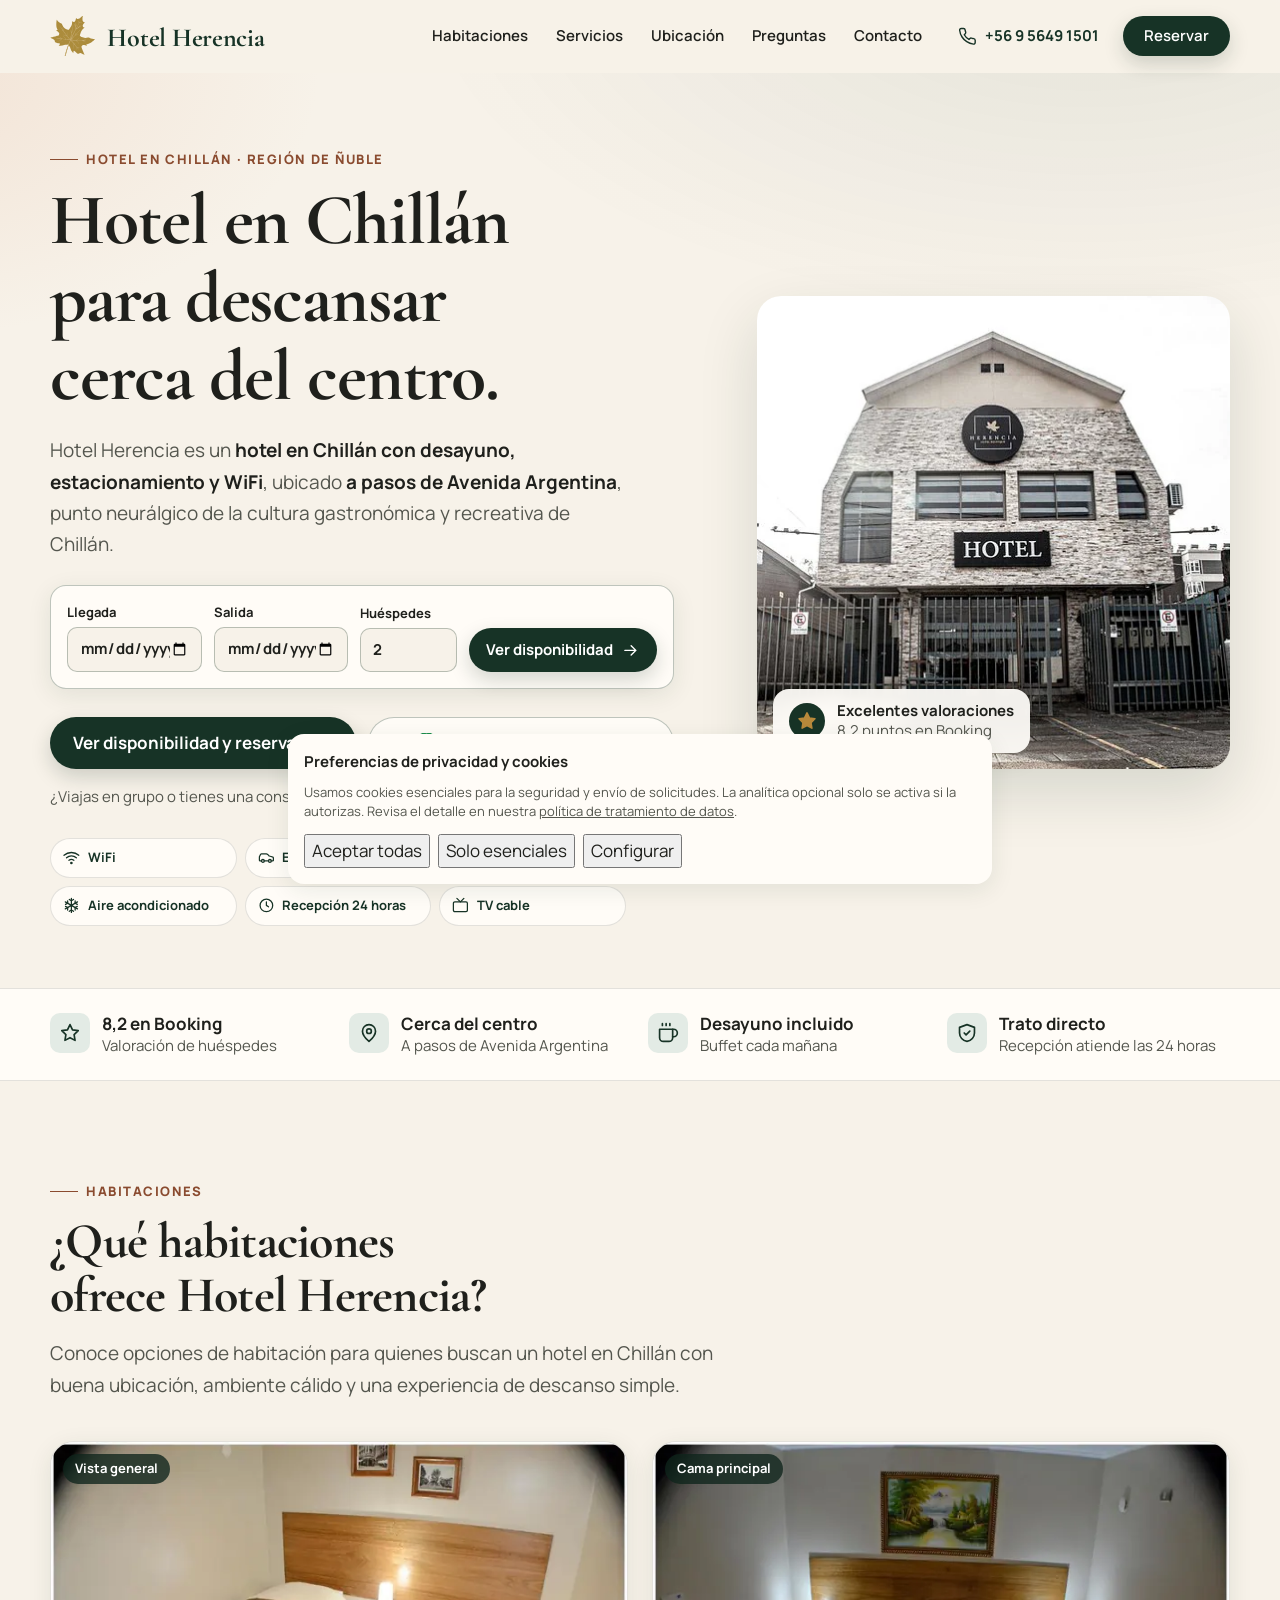
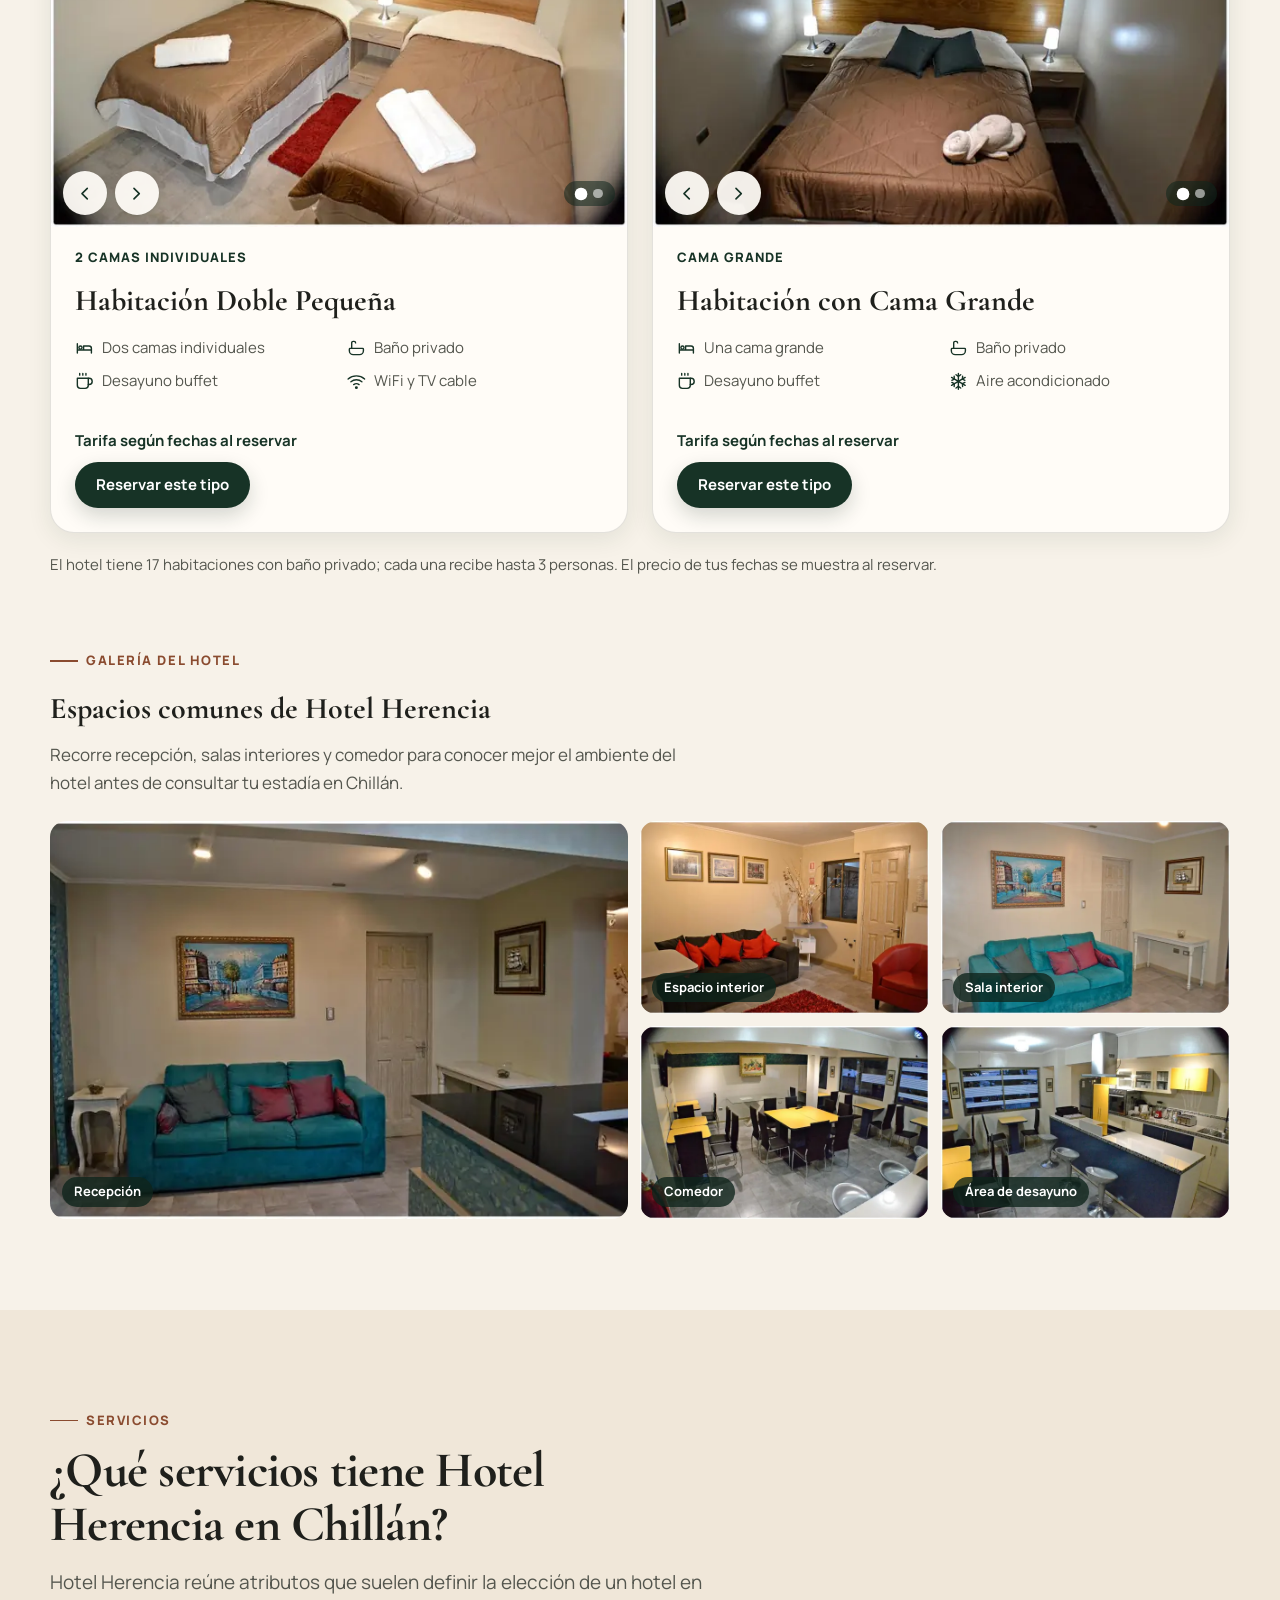
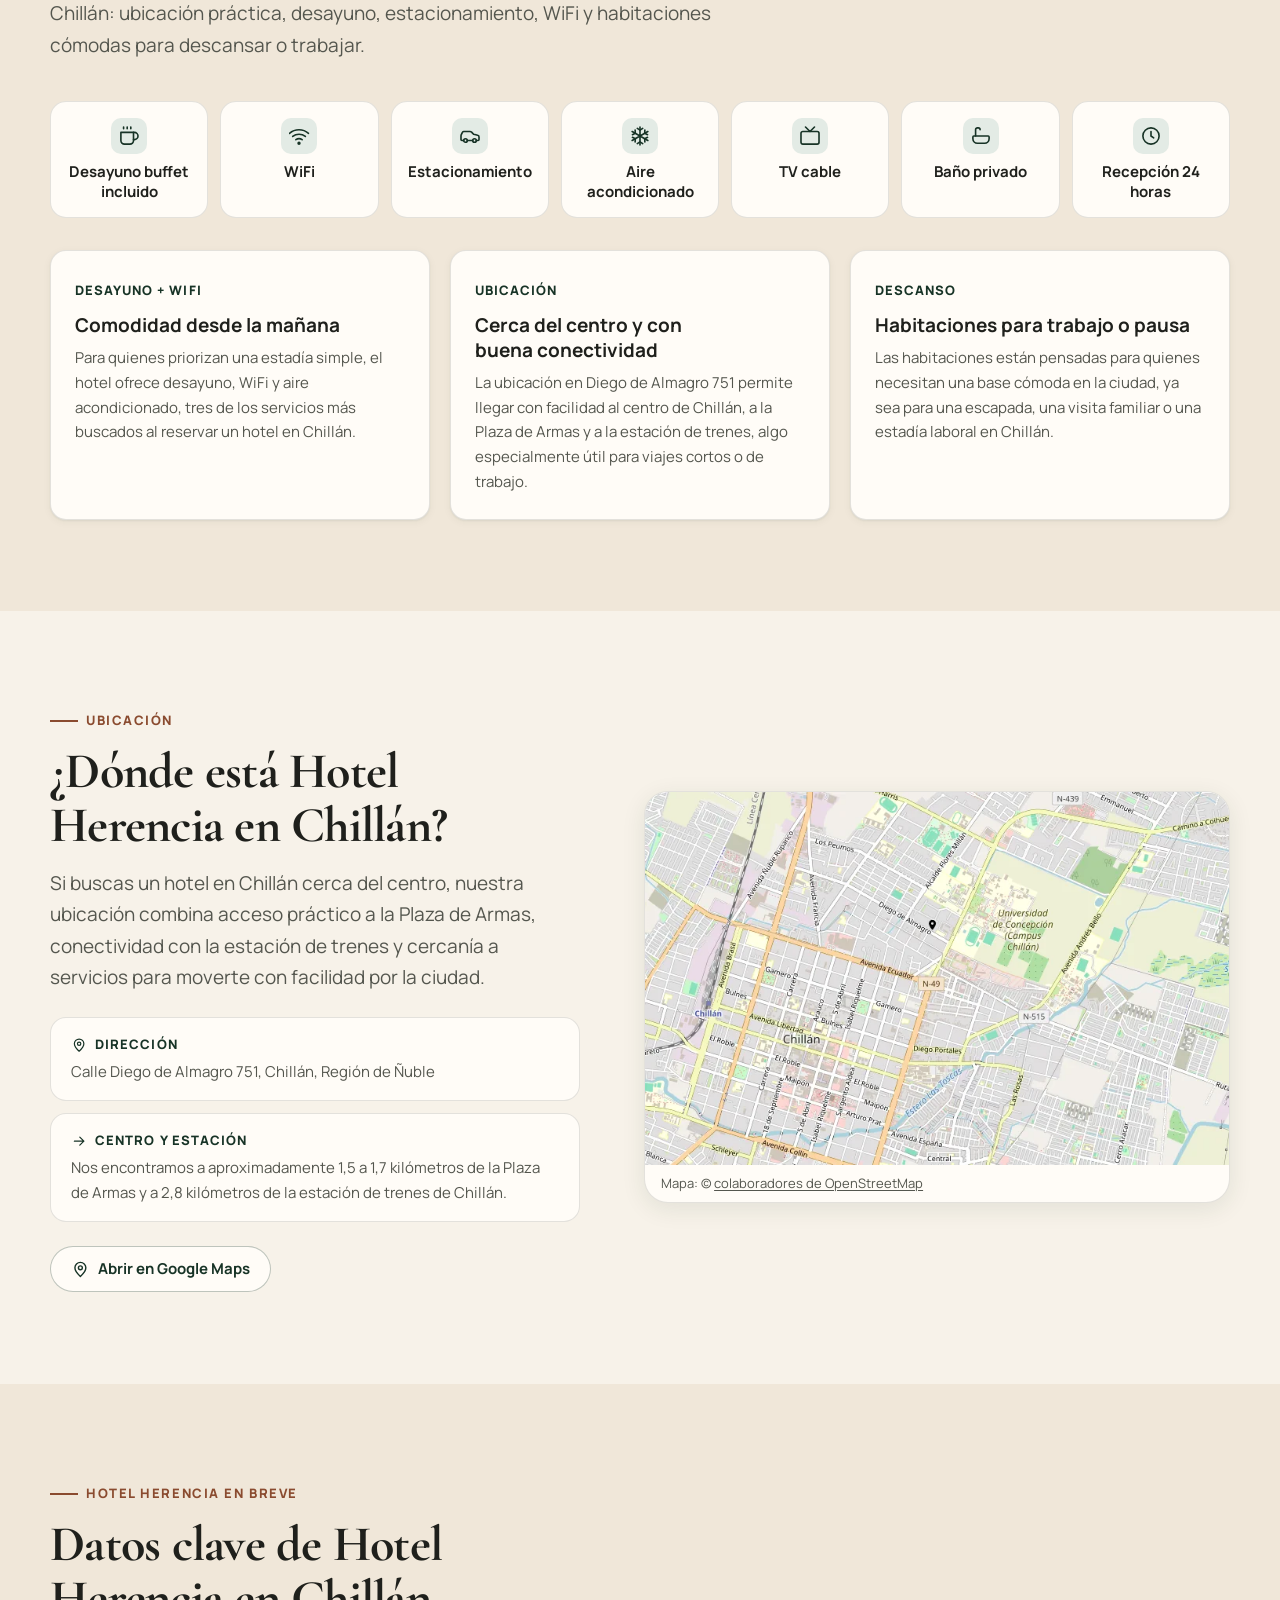
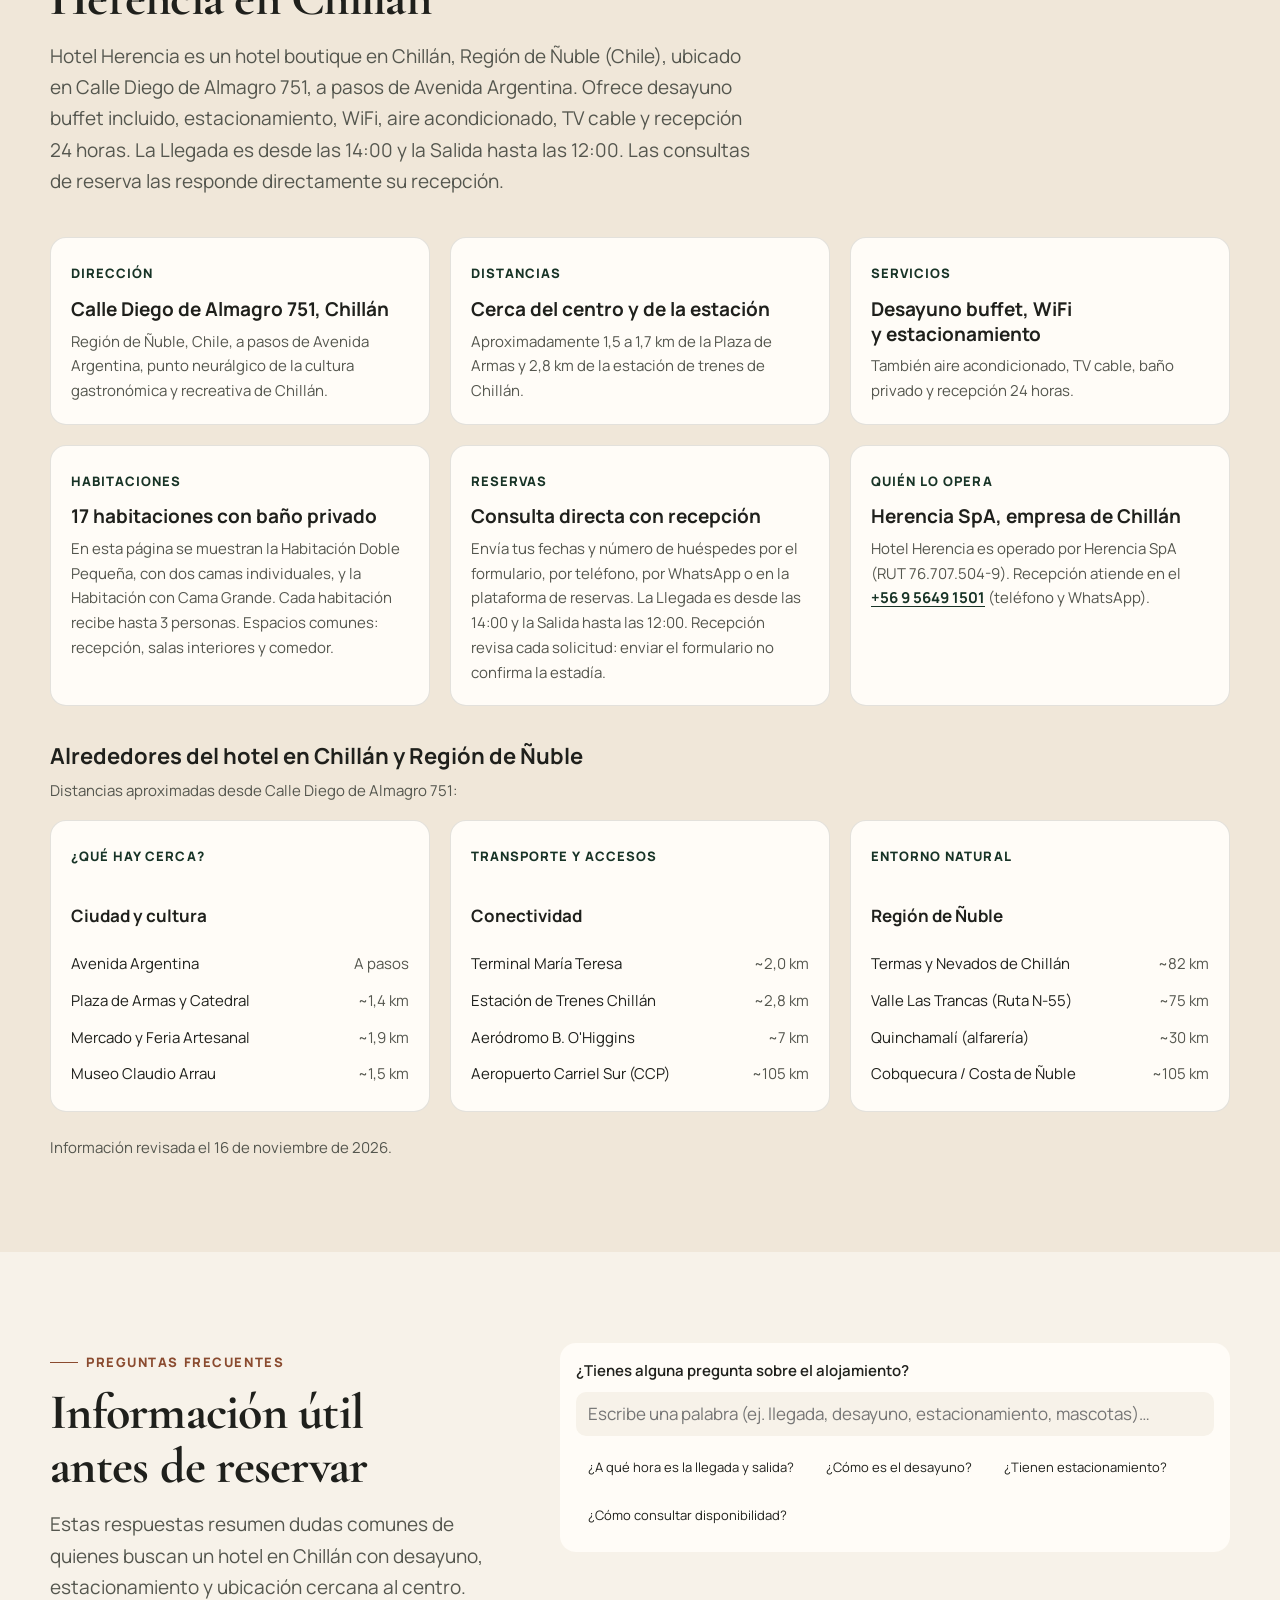
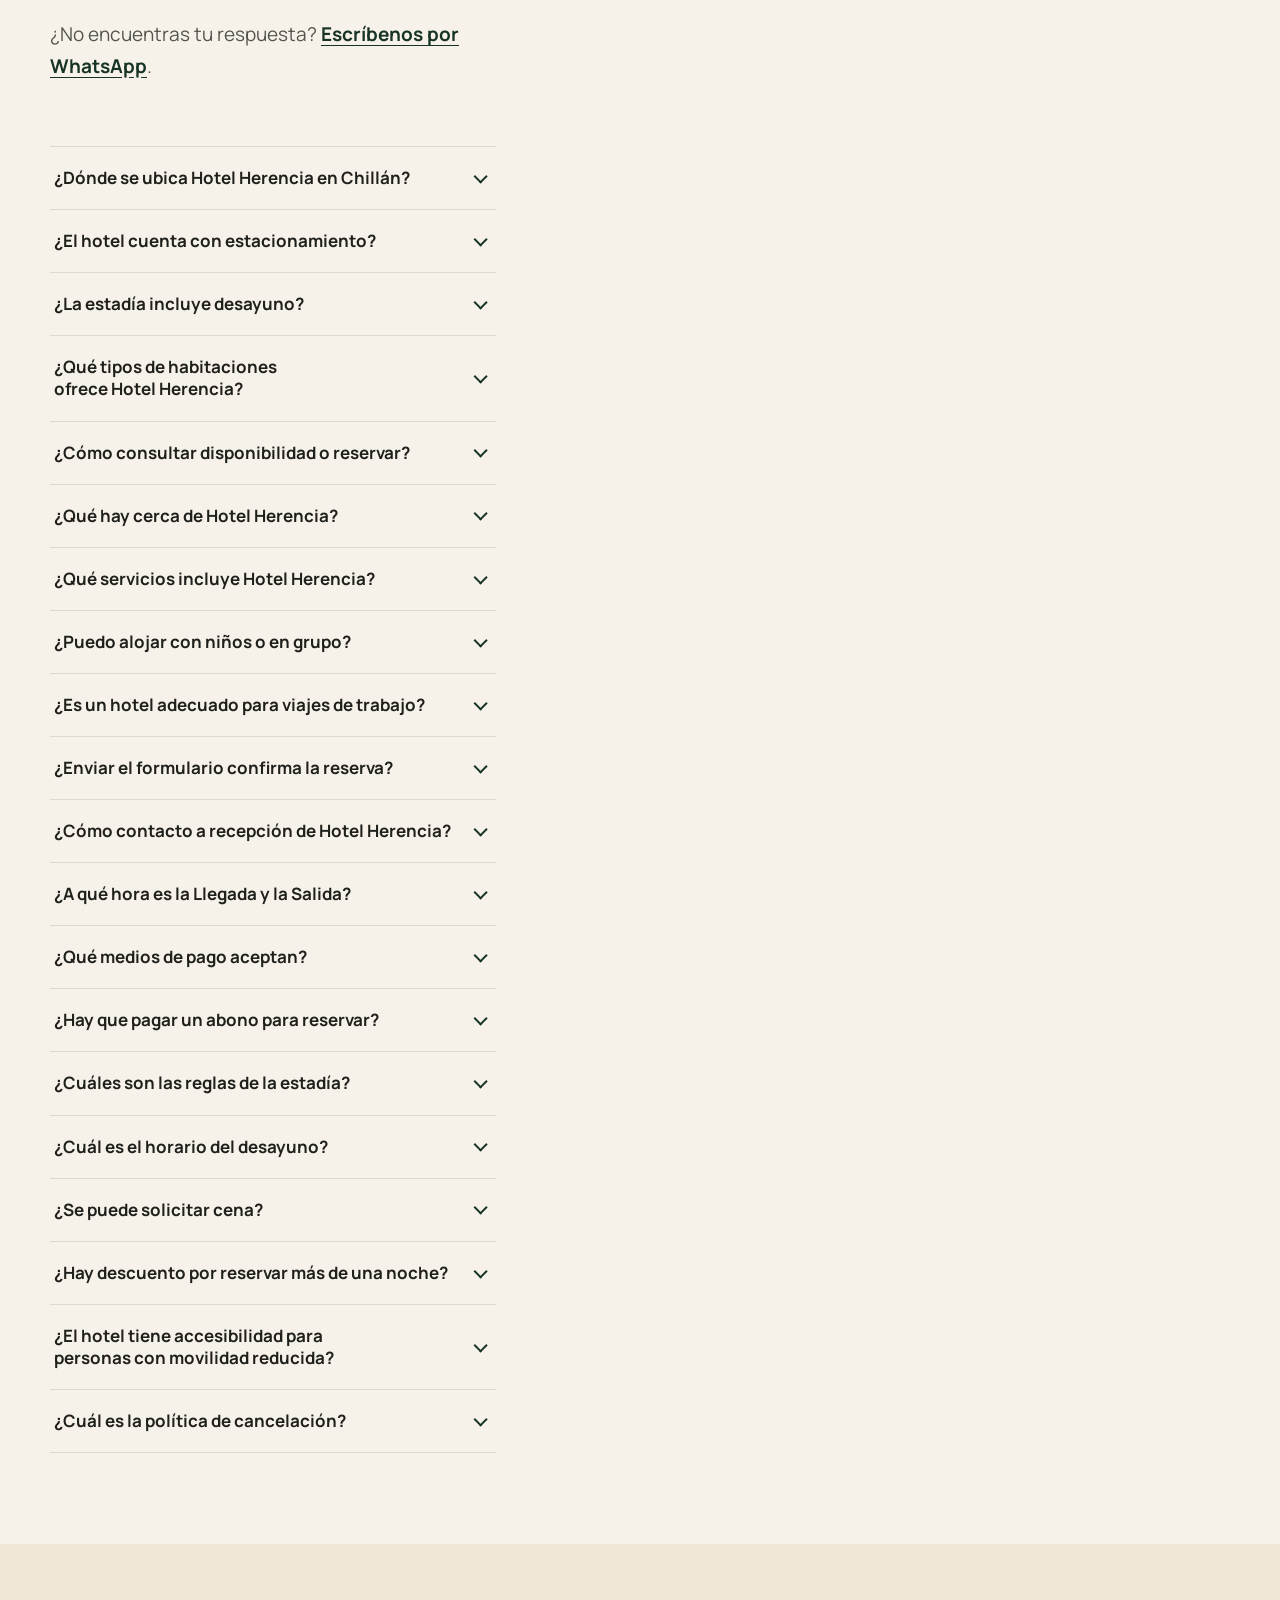
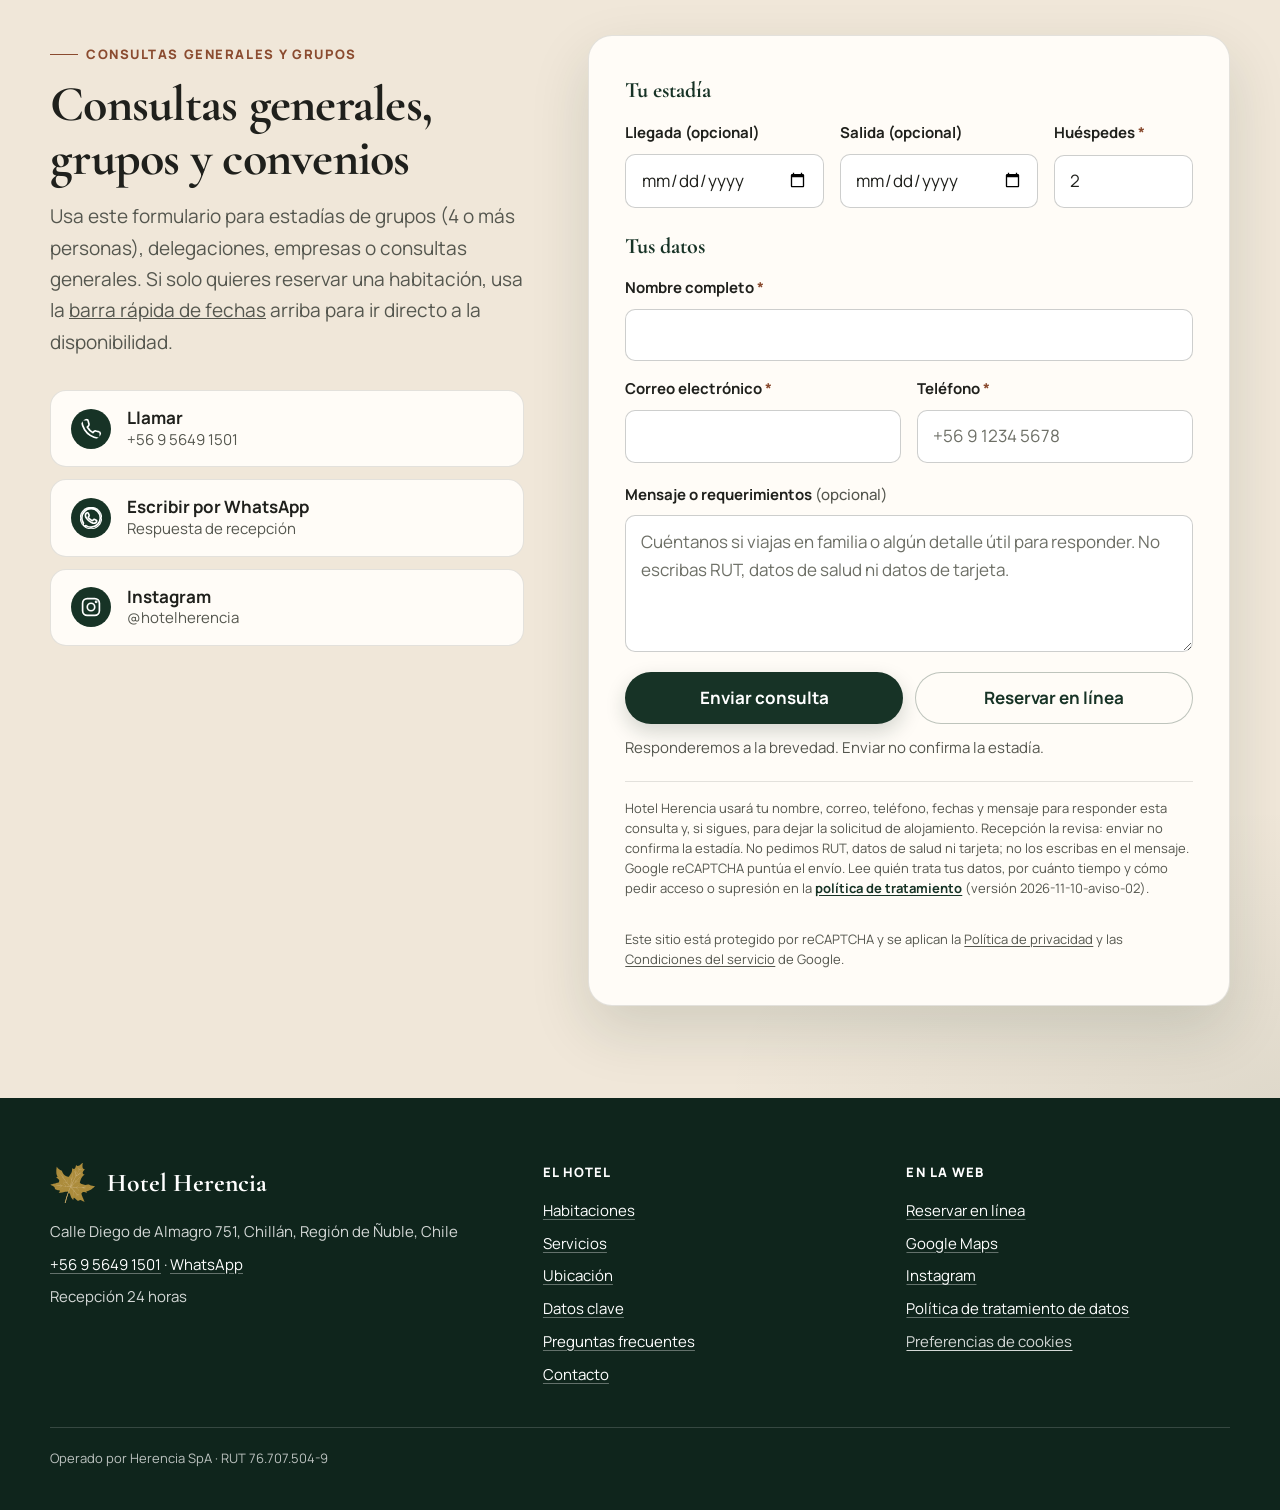
==== commit 801c9420: "feat(landing): barra rápida de 3 campos para flujo único de reserva (#414)" ====
--- a/index.html
+++ b/index.html
@@ -48,7 +48,8 @@
       - "checkinTime" 14:00 y "checkoutTime" 12:00: POL-009/010. "numberOfRooms" 17 y "priceRange" referencial CLP 47.000 – 65.000 (IVA incluido): Anexo A.
       - "logo": assets/img/logo-herencia-512.png (512x512, PNG con fondo transparente, generado desde el JPEG CMYK de 2362 px).
       - Nombre comercial visible: "Hotel Herencia". "Herencia SpA" es solo la razón social (Organization). El logo histórico incluye la leyenda «Hotel Boutique»; no se declara como alternateName.
-      - Pendiente, no inventar: "postalCode", "email" de recepción, "petsAllowed", "starRating" (solo con clasificación oficial SERNATUR).
+      - Confirmado por Administración (21-11-2026): "postalCode" 3780000, "email" de recepción, teléfono fijo +56 2 2313 8311, "petsAllowed" (mascotas pequeñas sin costo), accesibilidad (8 habitaciones en 1er piso, baño adaptado en Hb 7, sin rampa). Registro Sernatur vigente hasta 31/01/2027.
+      - Pendiente, no inventar: "starRating" (solo con clasificación oficial SERNATUR).
       - Agregar a "sameAs" solo perfiles oficiales reales (Facebook, TripAdvisor, Booking, URL canónica del GBP) cuando existan.
       - No agregar "aggregateRating" ni reseñas: Google no acepta valoraciones de terceros autoservidas en LodgingBusiness.
       - No declarar terraza, servicio a la habitación, cocina ni habitaciones familiares: están en contradicción con el inventario y POL-001.
@@ -138,7 +139,10 @@
             "https://www.hotelherencia.cl/assets/img/124824164.jpg",
             "https://www.hotelherencia.cl/assets/img/cocina.jpg"
           ],
-          "telephone": "+56956491501",
+          "telephone": [
+            "+56956491501",
+            "+56223138311"
+          ],
           "hasMap": "https://maps.app.goo.gl/XYgS4ZHtKSHauBpj8",
           "geo": {
             "@type": "GeoCoordinates",
@@ -161,8 +165,11 @@
             "streetAddress": "Calle Diego de Almagro 751",
             "addressLocality": "Chillán",
             "addressRegion": "Ñuble",
+            "postalCode": "3780000",
             "addressCountry": "CL"
           },
+          "email": "Hotelherencia01@gmail.com",
+          "petsAllowed": true,
           "checkinTime": "14:00",
           "checkoutTime": "12:00",
           "numberOfRooms": 17,
@@ -203,6 +210,16 @@
             {
               "@type": "LocationFeatureSpecification",
               "name": "Recepción 24 horas",
+              "value": true
+            },
+            {
+              "@type": "LocationFeatureSpecification",
+              "name": "Habitaciones en primer piso",
+              "value": true
+            },
+            {
+              "@type": "LocationFeatureSpecification",
+              "name": "Baño adaptado",
               "value": true
             }
           ],
@@ -415,6 +432,54 @@
             "@type": "Answer",
             "text": "No se pide abono previo, salvo en reservas de delegaciones, que pagan el 50 % de la estadía. El saldo se paga a la Llegada; los clientes frecuentes pueden pagar a la Salida y las empresas facturan a fin de mes."
           }
+        },
+        {
+          "@type": "Question",
+          "name": "¿Cuáles son las reglas de la estadía?",
+          "acceptedAnswer": {
+            "@type": "Answer",
+            "text": "Se aceptan mascotas pequeñas sin costo (los daños quedan a cargo del huésped). Está prohibido fumar en las habitaciones (multa de 2 UTM); se puede fumar en las terrazas. Los menores de edad se alojan solo bajo supervisión de un adulto. Se permiten visitas con aviso previo en recepción. El guardaequipaje es gratuito antes de la Llegada y después de la Salida."
+          }
+        },
+        {
+          "@type": "Question",
+          "name": "¿Cuál es el horario del desayuno?",
+          "acceptedAnswer": {
+            "@type": "Answer",
+            "text": "Buffet de lunes a sábado de 07:00 a 10:00 y domingo de 08:00 a 11:00. Si necesitas opción vegetariana o sin gluten, avisa con anticipación a recepción."
+          }
+        },
+        {
+          "@type": "Question",
+          "name": "¿Se puede solicitar cena?",
+          "acceptedAnswer": {
+            "@type": "Answer",
+            "text": "Sí, previa coordinación con recepción. Incluye plato de fondo, ensalada, postre, jugo o café y pan, y se sirve entre las 19:00 y las 00:00."
+          }
+        },
+        {
+          "@type": "Question",
+          "name": "¿Hay descuento por reservar más de una noche?",
+          "acceptedAnswer": {
+            "@type": "Answer",
+            "text": "Hay valores especiales según la cantidad de personas y de noches. Consúltalo con recepción al reservar."
+          }
+        },
+        {
+          "@type": "Question",
+          "name": "¿El hotel tiene accesibilidad para personas con movilidad reducida?",
+          "acceptedAnswer": {
+            "@type": "Answer",
+            "text": "Hay 8 habitaciones en el primer piso y una de ellas tiene baño adaptado para personas con discapacidad. El hotel no cuenta con rampa."
+          }
+        },
+        {
+          "@type": "Question",
+          "name": "¿Cuál es la política de cancelación?",
+          "acceptedAnswer": {
+            "@type": "Answer",
+            "text": "Puedes cancelar sin costo hasta 24 horas antes de la Llegada. Fuera de ese plazo se cobra el total de la reserva (control no-show). Las reservas hechas por Booking se rigen por las condiciones de esa plataforma."
+          }
         }
       ]
     }
@@ -485,6 +550,28 @@
                         ubicado <strong>a pasos de Avenida Argentina</strong>, punto neurálgico de la cultura gastronómica y recreativa de Chillán.
                     </p>
 
+                    <form class="booking-bar" id="reservar-rapido" data-barra-reserva action="/reservar" method="get" novalidate aria-label="Búsqueda rápida de disponibilidad">
+                        <div class="booking-bar__fields">
+                            <label class="booking-bar__field">
+                                <span>Llegada</span>
+                                <input type="date" id="rapido-llegada" name="llegada" required>
+                            </label>
+                            <label class="booking-bar__field">
+                                <span>Salida</span>
+                                <input type="date" id="rapido-salida" name="salida" required>
+                            </label>
+                            <label class="booking-bar__field booking-bar__field--personas">
+                                <span>Huéspedes</span>
+                                <input type="number" id="rapido-personas" name="personas" min="1" max="30" value="2" inputmode="numeric" required>
+                            </label>
+                            <button class="button button--primary booking-bar__submit" type="submit">
+                                Ver disponibilidad
+                                <svg class="icono" aria-hidden="true" focusable="false"><use href="#i-flecha"/></svg>
+                            </button>
+                        </div>
+                        <p class="form-status booking-bar__status" role="alert" data-barra-estado hidden></p>
+                    </form>
+
                     <div class="hero__actions">
                         <a class="button button--primary button--lg" href="https://plataforma.hotelherencia.cl/reservar">
                             Ver disponibilidad y reservar
@@ -496,7 +583,7 @@
                         </a>
                     </div>
                     <p class="hero__alt">
-                        ¿Prefieres que te contactemos? <a href="#contacto">Envía una consulta</a> · <a href="#ubicacion">Ver ubicación</a>
+                        ¿Viajas en grupo o tienes una consulta general? <a href="#contacto">Escríbenos aquí</a> · <a href="#ubicacion">Ver ubicación</a>
                     </p>
 
                     <ul class="hero__chips" aria-label="Atributos principales del hotel">
@@ -518,7 +605,7 @@
                     </picture>
                     <figcaption class="hero__badge">
                         <svg class="icono" aria-hidden="true" focusable="false"><use href="#i-estrella"/></svg>
-                        <span><strong>Excelentes valoraciones</strong> 8,3 puntos en Booking</span>
+                        <span><strong>Excelentes valoraciones</strong> 8,2 puntos en Booking</span>
                     </figcaption>
                 </figure>
             </div>
@@ -527,7 +614,7 @@
         <section class="trust" aria-label="Por qué elegir Hotel Herencia">
             <div class="container">
                 <ul class="trust__list">
-                    <li><svg class="icono" aria-hidden="true" focusable="false"><use href="#i-estrella"/></svg><span><strong>8,3 en Booking</strong>Valoración de huéspedes</span></li>
+                    <li><svg class="icono" aria-hidden="true" focusable="false"><use href="#i-estrella"/></svg><span><strong>8,2 en Booking</strong>Valoración de huéspedes</span></li>
                     <li><svg class="icono" aria-hidden="true" focusable="false"><use href="#i-pin"/></svg><span><strong>Cerca del centro</strong>A pasos de Avenida Argentina</span></li>
                     <li><svg class="icono" aria-hidden="true" focusable="false"><use href="#i-cafe"/></svg><span><strong>Desayuno incluido</strong>Buffet cada mañana</span></li>
                     <li><svg class="icono" aria-hidden="true" focusable="false"><use href="#i-escudo"/></svg><span><strong>Trato directo</strong>Recepción atiende las 24 horas</span></li>
@@ -594,6 +681,7 @@
                                 <li><svg class="icono" aria-hidden="true" focusable="false"><use href="#i-cafe"/></svg>Desayuno buffet</li>
                                 <li><svg class="icono" aria-hidden="true" focusable="false"><use href="#i-wifi"/></svg>WiFi y TV cable</li>
                             </ul>
+                            <p class="room-card__precio" data-precio-tipo="doble">Tarifa según fechas al reservar</p>
                             <a class="button button--primary room-card__cta" data-reservar-tipo="doble"
                                 href="https://plataforma.hotelherencia.cl/reservar?tipo=doble">Reservar este tipo</a>
                         </div>
@@ -646,6 +734,7 @@
                                 <li><svg class="icono" aria-hidden="true" focusable="false"><use href="#i-cafe"/></svg>Desayuno buffet</li>
                                 <li><svg class="icono" aria-hidden="true" focusable="false"><use href="#i-frio"/></svg>Aire acondicionado</li>
                             </ul>
+                            <p class="room-card__precio" data-precio-tipo="matrimonial">Tarifa según fechas al reservar</p>
                             <a class="button button--primary room-card__cta" data-reservar-tipo="matrimonial"
                                 href="https://plataforma.hotelherencia.cl/reservar?tipo=matrimonial">Reservar este tipo</a>
                         </div>
@@ -869,6 +958,43 @@
                     </article>
                 </div>
 
+                <div class="alrededores" id="alrededores" data-reveal>
+                    <h3 class="alrededores__titulo">Alrededores del hotel en Chillán y Región de Ñuble</h3>
+                    <p class="alrededores__sub">Distancias aproximadas desde Calle Diego de Almagro 751:</p>
+                    <div class="card-grid card-grid--3 card-grid--compacta">
+                        <article class="card">
+                            <p class="kicker">¿Qué hay cerca?</p>
+                            <h4>Ciudad y cultura</h4>
+                            <ul class="alrededores-lista">
+                                <li><span>Avenida Argentina</span> <span>A pasos</span></li>
+                                <li><span>Plaza de Armas y Catedral</span> <span>~1,4 km</span></li>
+                                <li><span>Mercado y Feria Artesanal</span> <span>~1,9 km</span></li>
+                                <li><span>Museo Claudio Arrau</span> <span>~1,5 km</span></li>
+                            </ul>
+                        </article>
+                        <article class="card">
+                            <p class="kicker">Transporte y accesos</p>
+                            <h4>Conectividad</h4>
+                            <ul class="alrededores-lista">
+                                <li><span>Terminal María Teresa</span> <span>~2,0 km</span></li>
+                                <li><span>Estación de Trenes Chillán</span> <span>~2,8 km</span></li>
+                                <li><span>Aeródromo B. O'Higgins</span> <span>~7 km</span></li>
+                                <li><span>Aeropuerto Carriel Sur (CCP)</span> <span>~105 km</span></li>
+                            </ul>
+                        </article>
+                        <article class="card">
+                            <p class="kicker">Entorno natural</p>
+                            <h4>Región de Ñuble</h4>
+                            <ul class="alrededores-lista">
+                                <li><span>Termas y Nevados de Chillán</span> <span>~82 km</span></li>
+                                <li><span>Valle Las Trancas (Ruta N-55)</span> <span>~75 km</span></li>
+                                <li><span>Quinchamalí (alfarería)</span> <span>~30 km</span></li>
+                                <li><span>Cobquecura / Costa de Ñuble</span> <span>~105 km</span></li>
+                            </ul>
+                        </article>
+                    </div>
+                </div>
+
                 <p class="section-updated">Información revisada el <time datetime="2026-11-16">16 de noviembre de 2026</time>.</p>
             </div>
         </section>
@@ -885,6 +1011,23 @@
                     <p class="faq__ayuda">¿No encuentras tu respuesta? <a href="https://wa.me/56956491501?text=Hola%2C%20tengo%20una%20consulta%20sobre%20Hotel%20Herencia." target="_blank" rel="noopener noreferrer">Escríbenos por WhatsApp</a>.</p>
                 </div>
 
+                <div class="faq__asistente" data-reveal>
+                    <label class="faq__buscar-label" for="faq-buscar">¿Tienes alguna pregunta sobre el alojamiento?</label>
+                    <input
+                        id="faq-buscar"
+                        class="faq__buscar-input"
+                        type="search"
+                        placeholder="Escribe una palabra (ej. llegada, desayuno, estacionamiento, mascotas)…"
+                        autocomplete="off"
+                    >
+                    <div class="faq__chips" role="group" aria-label="Preguntas recomendadas">
+                        <button type="button" class="faq__chip" data-faq-chip="llegada">¿A qué hora es la llegada y salida?</button>
+                        <button type="button" class="faq__chip" data-faq-chip="desayuno">¿Cómo es el desayuno?</button>
+                        <button type="button" class="faq__chip" data-faq-chip="estacionamiento">¿Tienen estacionamiento?</button>
+                        <button type="button" class="faq__chip" data-faq-chip="reservar">¿Cómo consultar disponibilidad?</button>
+                    </div>
+                </div>
+
                 <div class="faq__lista">
                     <details class="faq-item">
                         <summary><h3>¿Dónde se ubica Hotel Herencia en Chillán?</h3></summary>
@@ -942,7 +1085,30 @@
                         <summary><h3>¿Hay que pagar un abono para reservar?</h3></summary>
                         <p>No se pide abono previo, salvo en reservas de delegaciones, que pagan el 50 % de la estadía. El saldo se paga a la Llegada; los clientes frecuentes pueden pagar a la Salida y las empresas facturan a fin de mes.</p>
                     </details>
-                    <!-- Pendiente, no hay respuesta confirmada: "¿Se aceptan mascotas?", "¿El estacionamiento tiene costo?" y la política de cancelación (las fuentes se contradicen). -->
+                    <details class="faq-item">
+                        <summary><h3>¿Cuáles son las reglas de la estadía?</h3></summary>
+                        <p>Se aceptan mascotas pequeñas sin costo (los daños quedan a cargo del huésped). Está prohibido fumar en las habitaciones (multa de 2 UTM); se puede fumar en las terrazas. Los menores de edad se alojan solo bajo supervisión de un adulto. Se permiten visitas con aviso previo en recepción. El guardaequipaje es gratuito antes de la Llegada y después de la Salida.</p>
+                    </details>
+                    <details class="faq-item">
+                        <summary><h3>¿Cuál es el horario del desayuno?</h3></summary>
+                        <p>Buffet de lunes a sábado de 07:00 a 10:00 y domingo de 08:00 a 11:00. Si necesitas opción vegetariana o sin gluten, avisa con anticipación a recepción.</p>
+                    </details>
+                    <details class="faq-item">
+                        <summary><h3>¿Se puede solicitar cena?</h3></summary>
+                        <p>Sí, previa coordinación con recepción. Incluye plato de fondo, ensalada, postre, jugo o café y pan, y se sirve entre las 19:00 y las 00:00.</p>
+                    </details>
+                    <details class="faq-item">
+                        <summary><h3>¿Hay descuento por reservar más de una noche?</h3></summary>
+                        <p>Hay valores especiales según la cantidad de personas y de noches. Consúltalo con recepción al reservar.</p>
+                    </details>
+                    <details class="faq-item">
+                        <summary><h3>¿El hotel tiene accesibilidad para personas con movilidad reducida?</h3></summary>
+                        <p>Hay 8 habitaciones en el primer piso y una de ellas tiene baño adaptado para personas con discapacidad. El hotel no cuenta con rampa.</p>
+                    </details>
+                    <details class="faq-item">
+                        <summary><h3>¿Cuál es la política de cancelación?</h3></summary>
+                        <p>Puedes cancelar sin costo hasta 24 horas antes de la Llegada. Fuera de ese plazo se cobra el total de la reserva (control no-show). Las reservas hechas por Booking se rigen por las condiciones de esa plataforma.</p>
+                    </details>
                 </div>
             </div>
         </section>
@@ -950,11 +1116,12 @@
         <section class="section section--contact" id="contacto" aria-labelledby="contacto-titulo">
             <div class="container contact">
                 <div class="contact__intro" data-reveal>
-                    <p class="eyebrow">Contacto</p>
-                    <h2 id="contacto-titulo">Consulta disponibilidad en Hotel Herencia</h2>
+                    <p class="eyebrow">Consultas generales y grupos</p>
+                    <h2 id="contacto-titulo">Consultas generales, grupos y convenios</h2>
                     <p>
-                        Si buscas un hotel en Chillán con desayuno, estacionamiento y habitaciones cómodas, envíanos
-                        tus fechas, número de huéspedes y requerimientos para responderte a la brevedad.
+                        Usa este formulario para estadías de grupos (4 o más personas), delegaciones, empresas o
+                        consultas generales. Si solo quieres reservar una habitación, usa la
+                        <a href="#reservar-rapido">barra rápida de fechas</a> arriba para ir directo a la disponibilidad.
                     </p>
 
                     <ul class="contact__canales">
@@ -1027,7 +1194,7 @@
 
                         <div class="contact-form__footer">
                             <button class="button button--primary button--lg button--submit" type="submit">Enviar consulta</button>
-                            <button class="button button--secondary button--lg" type="button" data-ver-disponibilidad>Ver disponibilidad</button>
+                            <a class="button button--secondary button--lg" href="https://plataforma.hotelherencia.cl/reservar">Reservar en línea</a>
                         </div>
                         <p class="contact-form__note">Responderemos a la brevedad. Enviar no confirma la estadía.</p>
 
@@ -1084,9 +1251,9 @@
     </footer>
 
     <aside class="sticky-cta-wrap" aria-label="Acceso rápido a reservas">
-        <a class="sticky-cta" href="#contacto" data-cta-reserva>
+        <a class="sticky-cta" href="#reservar-rapido">
             <svg class="icono" aria-hidden="true" focusable="false"><use href="#i-calendario"/></svg>
-            Consultar reserva
+            Ver disponibilidad
         </a>
     </aside>
 
--- a/assets/css/styles.css
+++ b/assets/css/styles.css
@@ -1921,3 +1921,165 @@
     text-decoration: underline;
     text-underline-offset: 0.18em;
 }
+
+.room-card__precio {
+    margin: var(--space-3) 0 var(--space-2);
+    font-size: var(--text-sm);
+    font-weight: 700;
+    color: var(--color-brand);
+}
+
+/* ---------- Alrededores y FAQ interactivo ---------- */
+.alrededores {
+    margin-top: var(--space-8);
+}
+
+.alrededores__titulo {
+    margin: 0 0 var(--space-1);
+    font-size: var(--text-xl);
+}
+
+.alrededores__sub {
+    margin: 0 0 var(--space-4);
+    color: var(--color-ink-muted);
+    font-size: var(--text-sm);
+}
+
+.alrededores-lista {
+    list-style: none;
+    margin: var(--space-3) 0 0;
+    padding: 0;
+    display: grid;
+    gap: var(--space-2);
+    font-size: var(--text-sm);
+}
+
+.alrededores-lista li {
+    display: flex;
+    justify-content: space-between;
+    gap: var(--space-3);
+    border-bottom: 1px solid var(--color-border);
+    padding-bottom: var(--space-1);
+}
+
+.alrededores-lista li span:last-child {
+    color: var(--color-ink-muted);
+    white-space: nowrap;
+}
+
+.faq__asistente {
+    margin-bottom: var(--space-5);
+    padding: var(--space-4);
+    background: var(--color-surface);
+    border: 1px solid var(--color-border);
+    border-radius: var(--radius-md);
+}
+
+.faq__buscar-label {
+    display: block;
+    font-weight: 600;
+    font-size: var(--text-sm);
+    margin-bottom: var(--space-2);
+}
+
+.faq__buscar-input {
+    width: 100%;
+    min-height: 2.75rem;
+    padding: var(--space-2) var(--space-3);
+    border: 1px solid var(--color-border);
+    border-radius: var(--radius-sm);
+    font: inherit;
+    color: var(--color-ink);
+    background: var(--color-bg, #ffffff);
+}
+
+.faq__chips {
+    display: flex;
+    flex-wrap: wrap;
+    gap: var(--space-2);
+    margin-top: var(--space-3);
+}
+
+.faq__chip {
+    min-height: 2.5rem;
+    padding: var(--space-1) var(--space-3);
+    border: 1px solid var(--color-border);
+    border-radius: 999px;
+    background: transparent;
+    color: var(--color-ink);
+    font: inherit;
+    font-size: var(--text-xs);
+    cursor: pointer;
+}
+
+.faq__chip:hover,
+.faq__chip:focus-visible {
+    border-color: var(--color-brand);
+}
+
+/* ---------- Barra rápida de reserva (3 campos, #414) ---------- */
+.booking-bar {
+    margin-top: var(--space-6);
+    max-width: 39rem;
+    padding: var(--space-4);
+    border: 1px solid var(--color-line-strong);
+    border-radius: var(--radius-md);
+    background: var(--color-surface);
+    box-shadow: var(--shadow-md);
+}
+
+.booking-bar__fields {
+    display: grid;
+    grid-template-columns: repeat(2, minmax(0, 1fr)) minmax(0, 0.72fr) auto;
+    gap: var(--space-3);
+    align-items: end;
+}
+
+.booking-bar__field {
+    display: flex;
+    flex-direction: column;
+    gap: var(--space-1);
+    min-width: 0;
+    font-size: var(--text-xs);
+    font-weight: 700;
+    color: var(--color-ink);
+}
+
+.booking-bar__field input {
+    width: 100%;
+    min-height: 2.75rem;
+    padding: var(--space-2) var(--space-3);
+    border: 1px solid var(--color-line-strong);
+    border-radius: var(--radius-sm);
+    background: var(--color-bg);
+    color: var(--color-ink);
+    font-family: inherit;
+    font-size: var(--text-sm);
+}
+
+.booking-bar__submit {
+    min-height: 2.75rem;
+    padding: 0 var(--space-4);
+    white-space: nowrap;
+}
+
+.booking-bar__status {
+    margin: var(--space-3) 0 0;
+    font-size: var(--text-xs);
+}
+
+@media (max-width: 720px) {
+    .booking-bar__fields {
+        grid-template-columns: repeat(2, minmax(0, 1fr));
+    }
+
+    .booking-bar__submit {
+        width: 100%;
+    }
+}
+
+@media (max-width: 420px) {
+    .booking-bar__fields {
+        grid-template-columns: 1fr;
+    }
+}
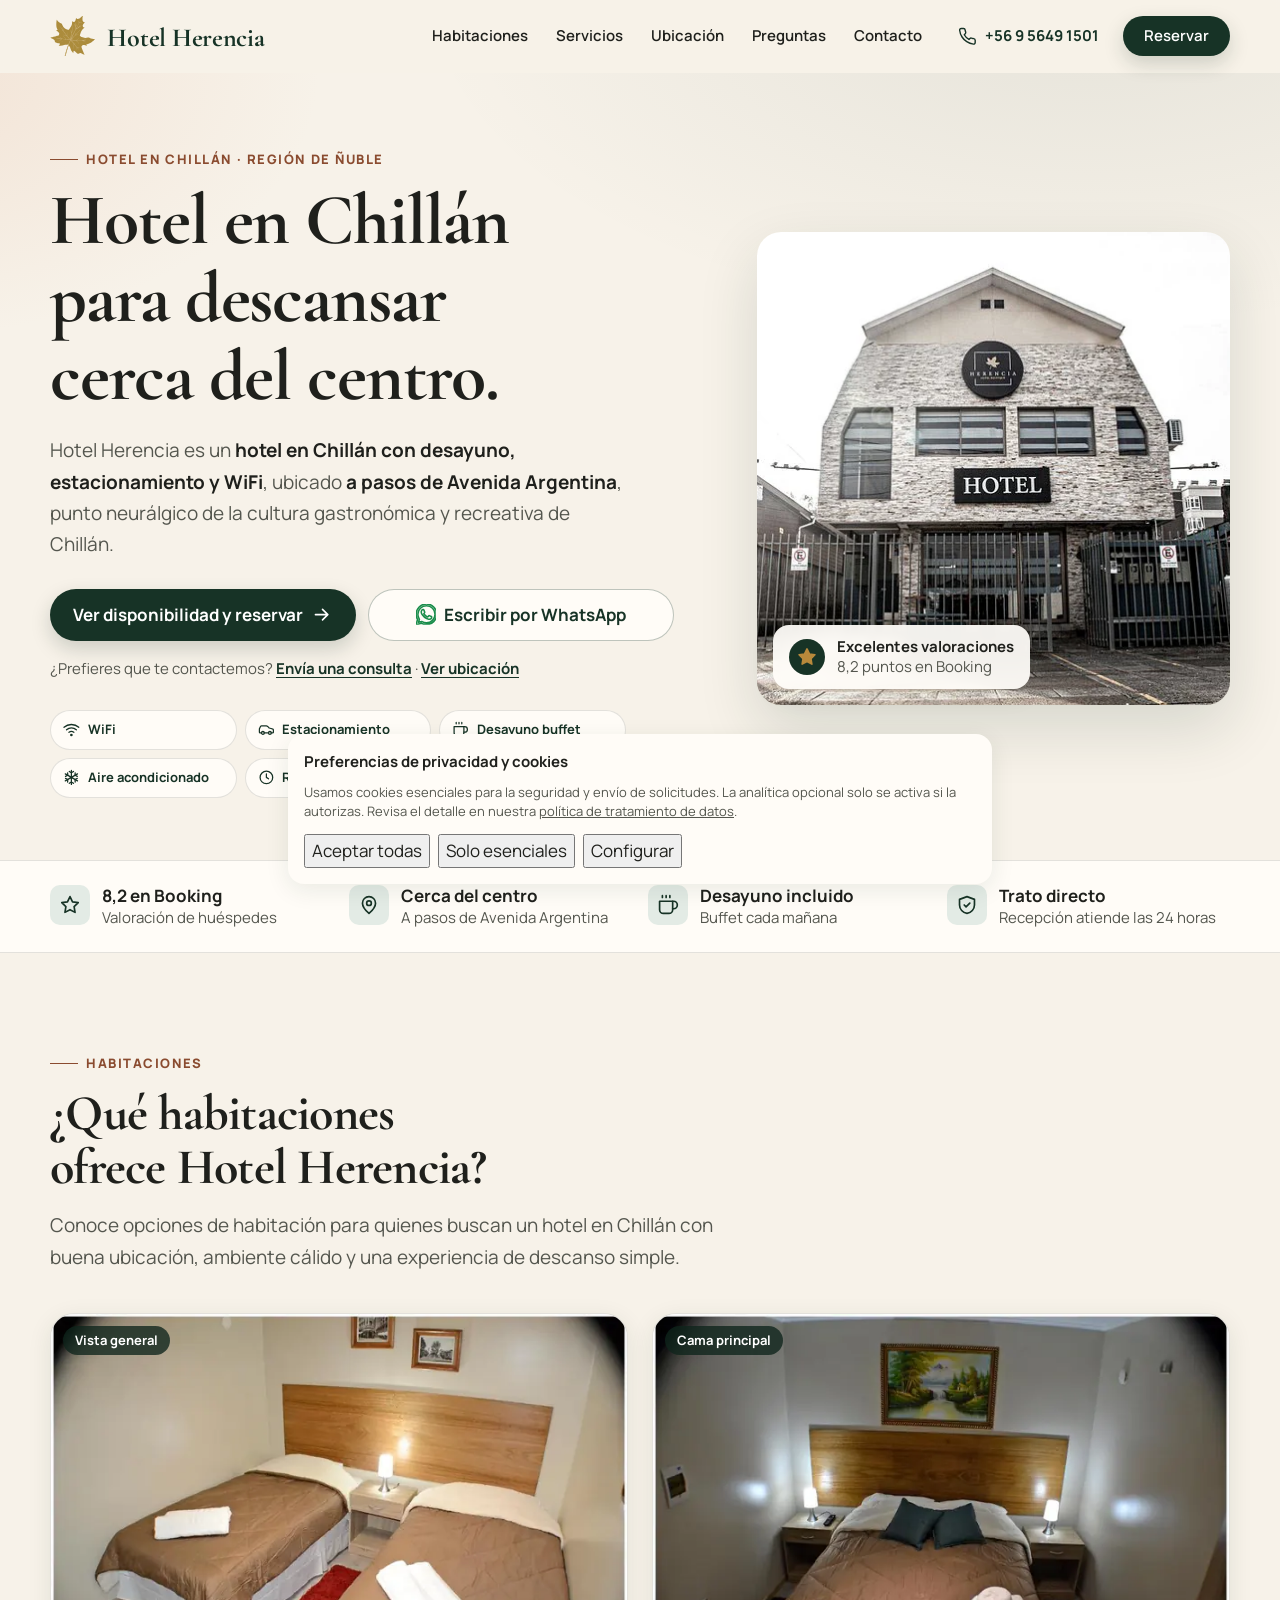
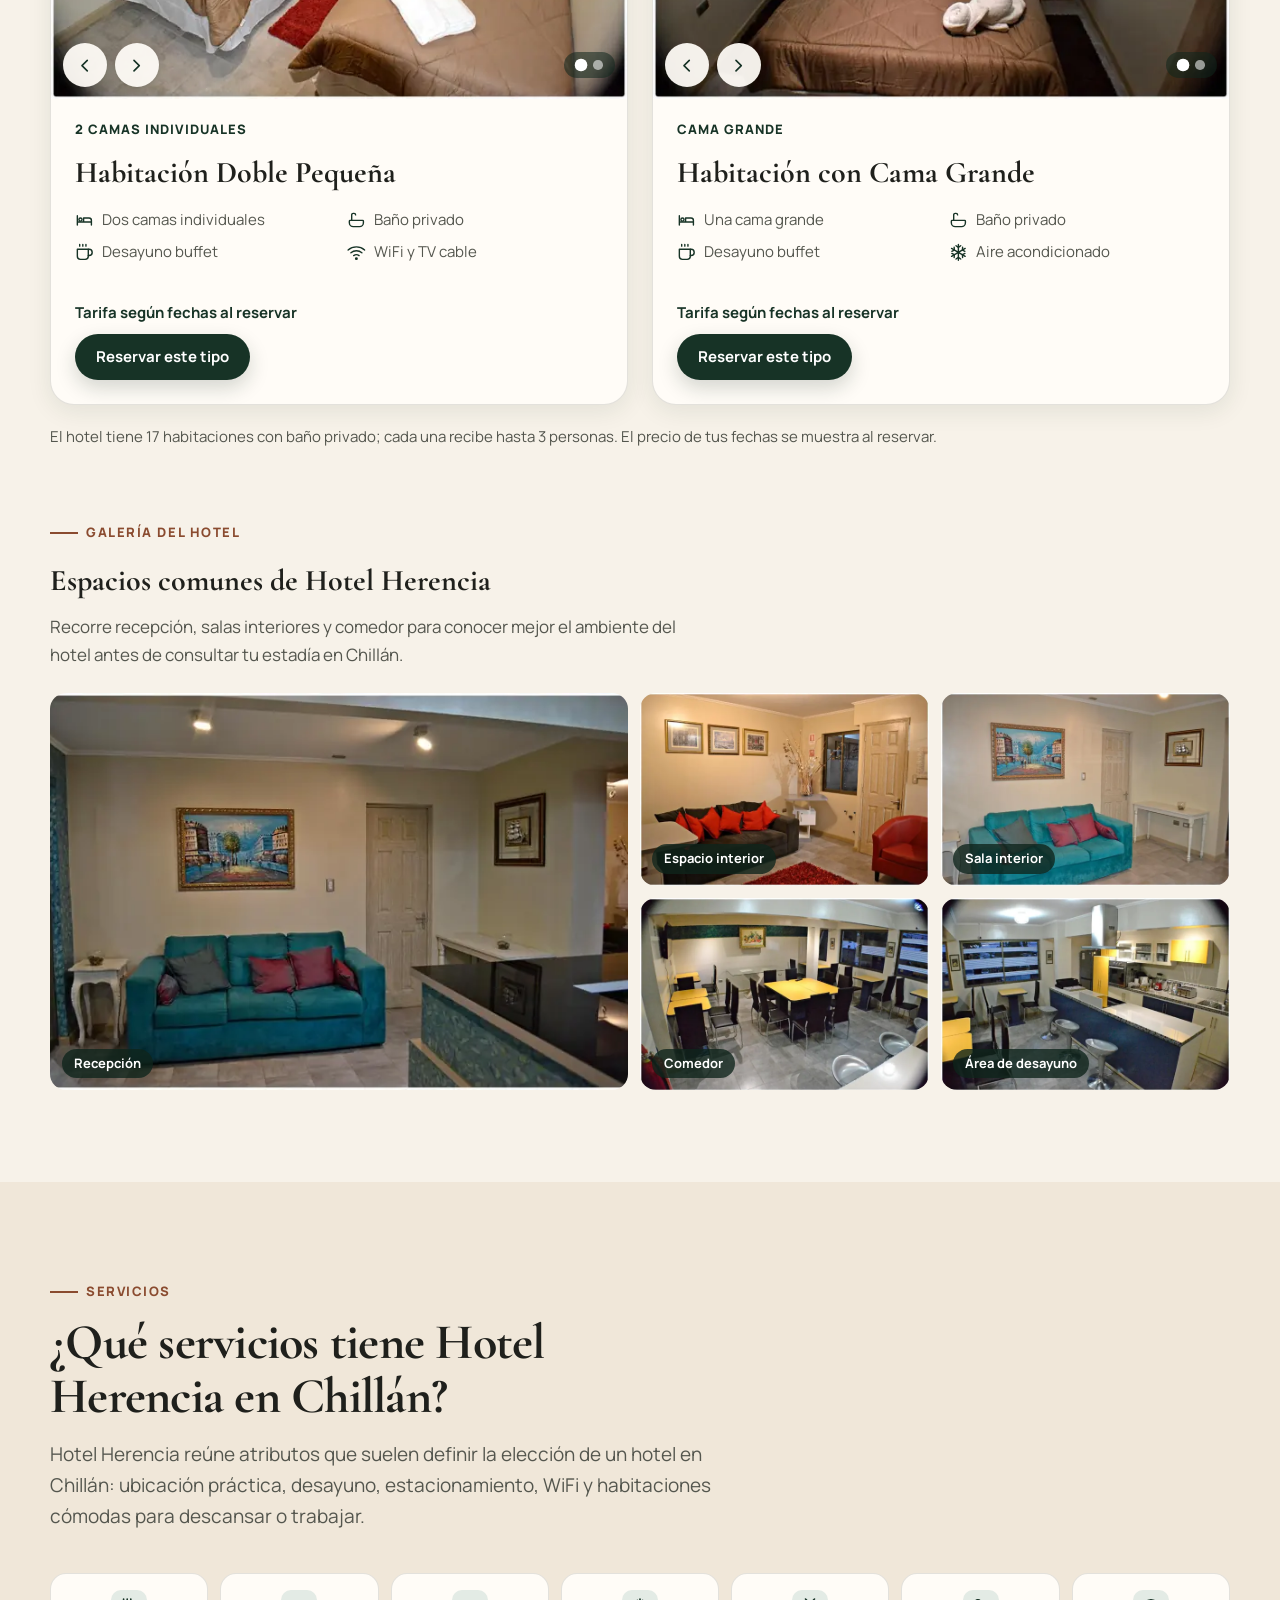
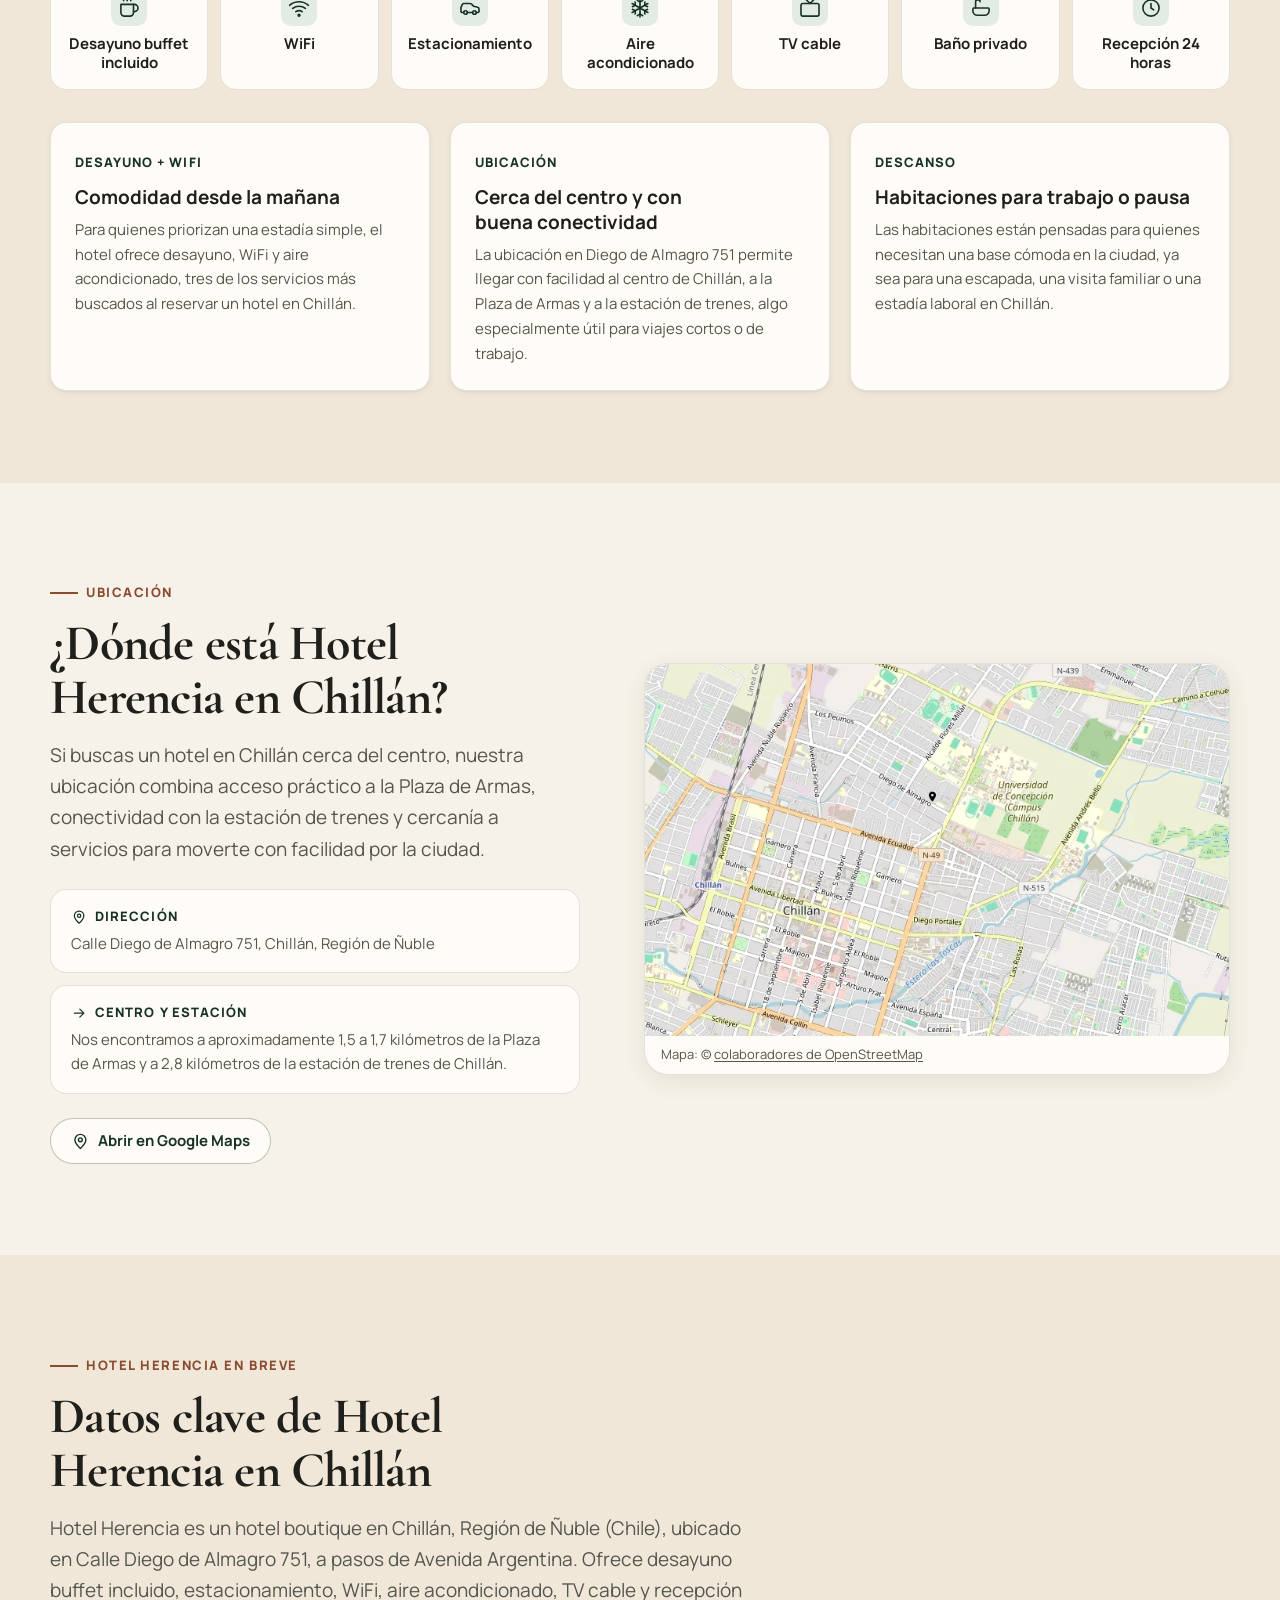
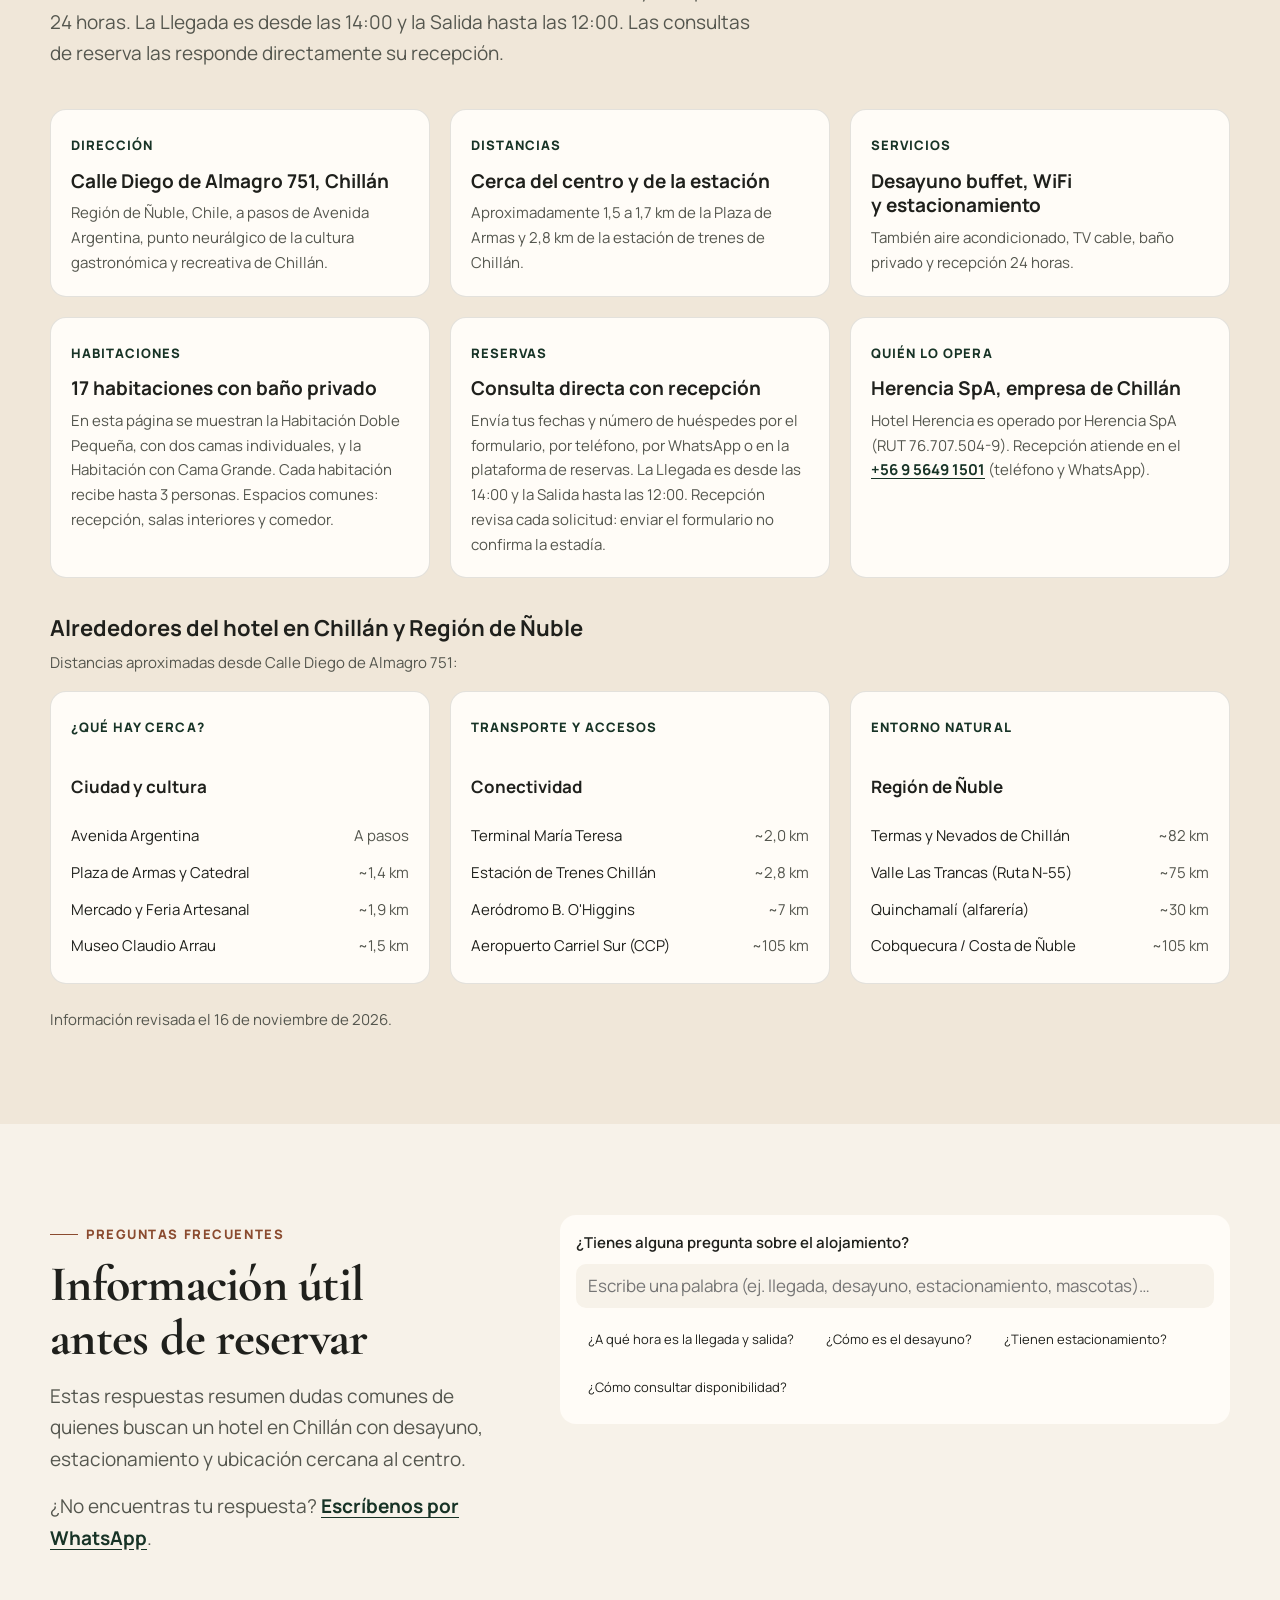
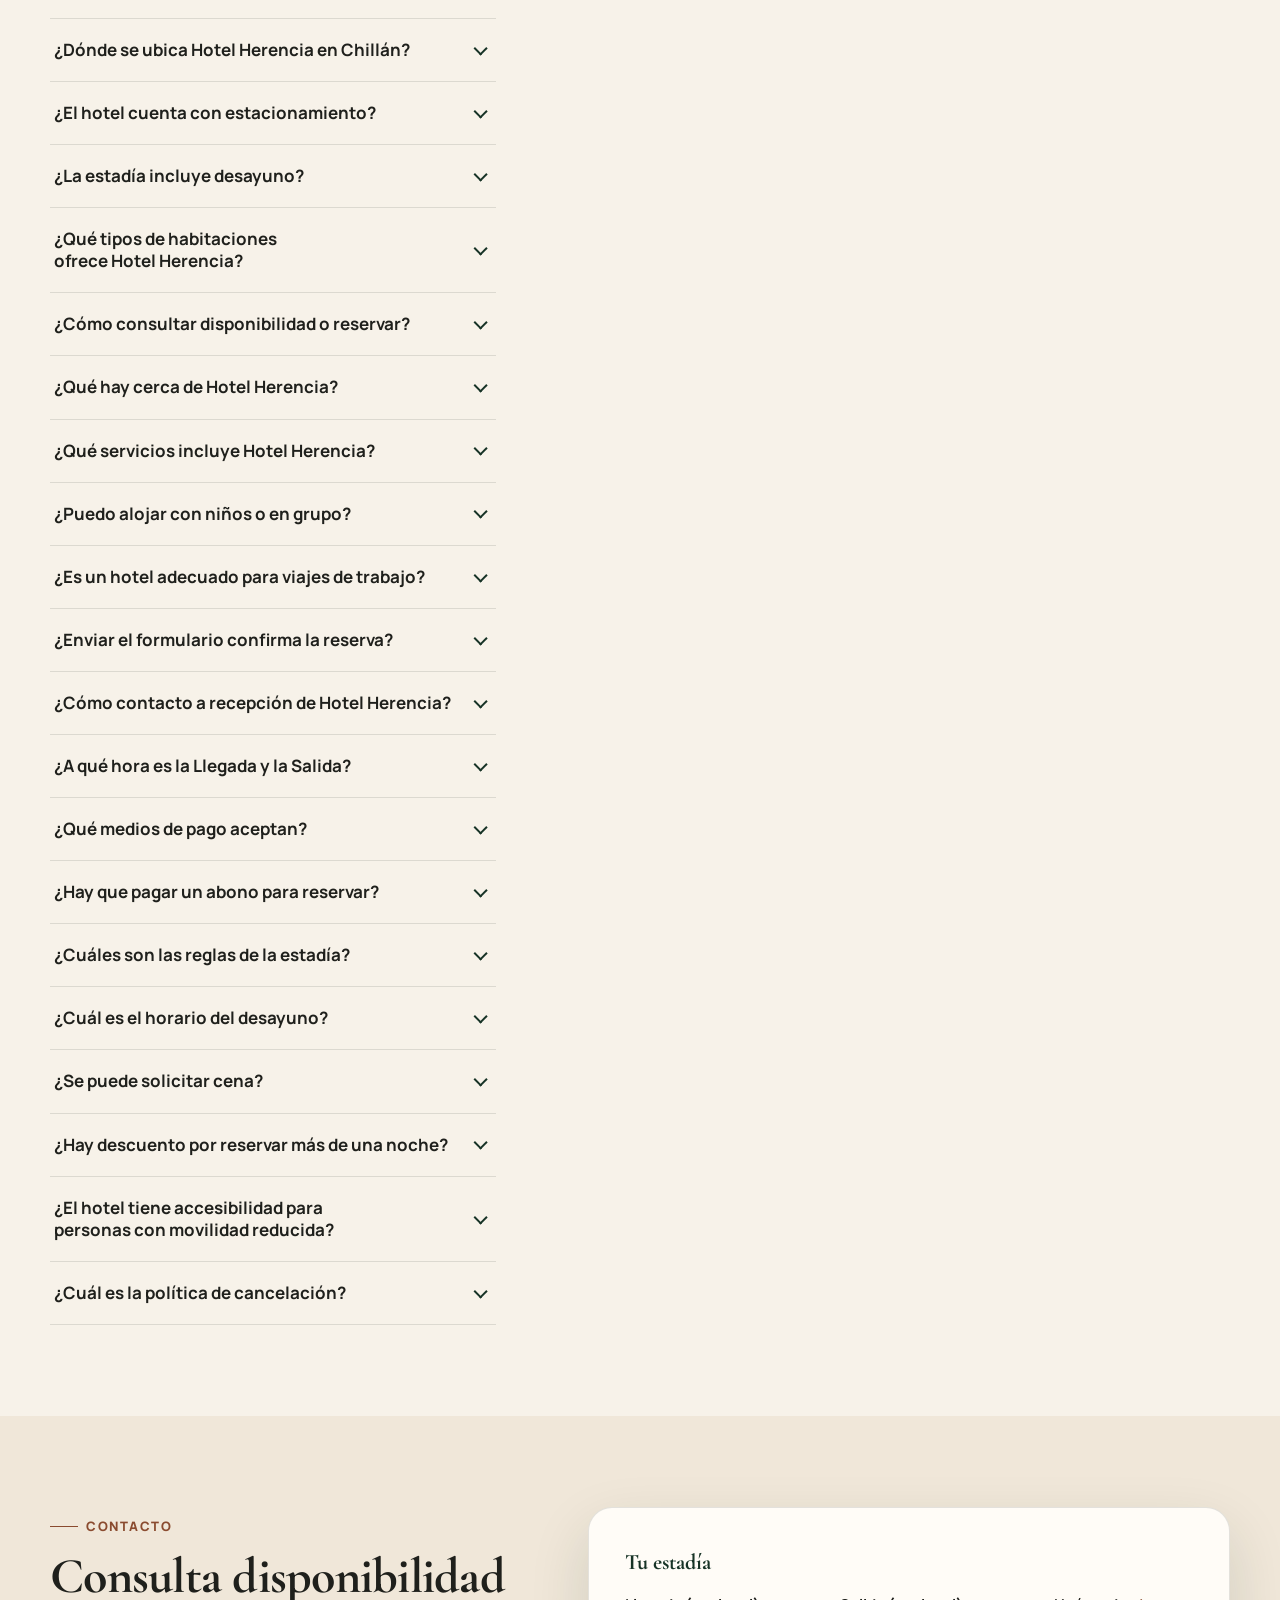
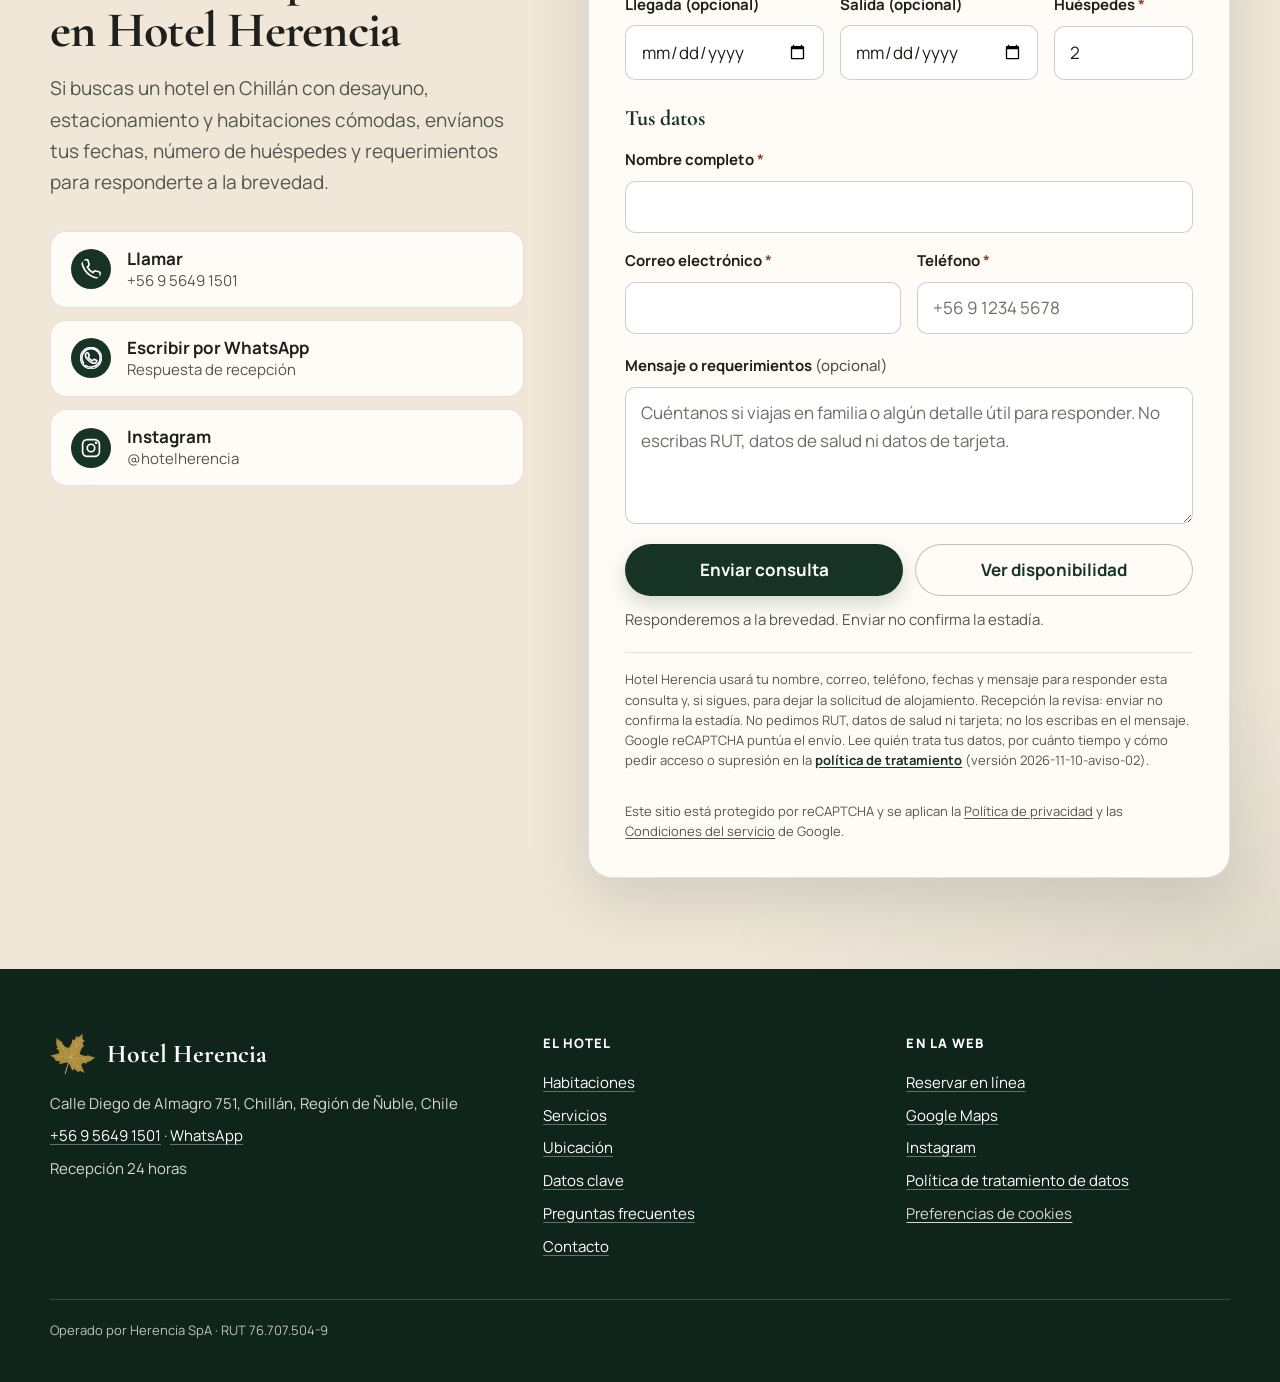
==== commit 87060c77: "feat(landing): bloque Alrededores en Chillan/Nuble y buscador/chips en FAQ" ====
--- a/index.html
+++ b/index.html
@@ -550,28 +550,6 @@
                         ubicado <strong>a pasos de Avenida Argentina</strong>, punto neurálgico de la cultura gastronómica y recreativa de Chillán.
                     </p>
 
-                    <form class="booking-bar" id="reservar-rapido" data-barra-reserva action="/reservar" method="get" novalidate aria-label="Búsqueda rápida de disponibilidad">
-                        <div class="booking-bar__fields">
-                            <label class="booking-bar__field">
-                                <span>Llegada</span>
-                                <input type="date" id="rapido-llegada" name="llegada" required>
-                            </label>
-                            <label class="booking-bar__field">
-                                <span>Salida</span>
-                                <input type="date" id="rapido-salida" name="salida" required>
-                            </label>
-                            <label class="booking-bar__field booking-bar__field--personas">
-                                <span>Huéspedes</span>
-                                <input type="number" id="rapido-personas" name="personas" min="1" max="30" value="2" inputmode="numeric" required>
-                            </label>
-                            <button class="button button--primary booking-bar__submit" type="submit">
-                                Ver disponibilidad
-                                <svg class="icono" aria-hidden="true" focusable="false"><use href="#i-flecha"/></svg>
-                            </button>
-                        </div>
-                        <p class="form-status booking-bar__status" role="alert" data-barra-estado hidden></p>
-                    </form>
-
                     <div class="hero__actions">
                         <a class="button button--primary button--lg" href="https://plataforma.hotelherencia.cl/reservar">
                             Ver disponibilidad y reservar
@@ -583,7 +561,7 @@
                         </a>
                     </div>
                     <p class="hero__alt">
-                        ¿Viajas en grupo o tienes una consulta general? <a href="#contacto">Escríbenos aquí</a> · <a href="#ubicacion">Ver ubicación</a>
+                        ¿Prefieres que te contactemos? <a href="#contacto">Envía una consulta</a> · <a href="#ubicacion">Ver ubicación</a>
                     </p>
 
                     <ul class="hero__chips" aria-label="Atributos principales del hotel">
@@ -1116,12 +1094,11 @@
         <section class="section section--contact" id="contacto" aria-labelledby="contacto-titulo">
             <div class="container contact">
                 <div class="contact__intro" data-reveal>
-                    <p class="eyebrow">Consultas generales y grupos</p>
-                    <h2 id="contacto-titulo">Consultas generales, grupos y convenios</h2>
+                    <p class="eyebrow">Contacto</p>
+                    <h2 id="contacto-titulo">Consulta disponibilidad en Hotel Herencia</h2>
                     <p>
-                        Usa este formulario para estadías de grupos (4 o más personas), delegaciones, empresas o
-                        consultas generales. Si solo quieres reservar una habitación, usa la
-                        <a href="#reservar-rapido">barra rápida de fechas</a> arriba para ir directo a la disponibilidad.
+                        Si buscas un hotel en Chillán con desayuno, estacionamiento y habitaciones cómodas, envíanos
+                        tus fechas, número de huéspedes y requerimientos para responderte a la brevedad.
                     </p>
 
                     <ul class="contact__canales">
@@ -1194,7 +1171,7 @@
 
                         <div class="contact-form__footer">
                             <button class="button button--primary button--lg button--submit" type="submit">Enviar consulta</button>
-                            <a class="button button--secondary button--lg" href="https://plataforma.hotelherencia.cl/reservar">Reservar en línea</a>
+                            <button class="button button--secondary button--lg" type="button" data-ver-disponibilidad>Ver disponibilidad</button>
                         </div>
                         <p class="contact-form__note">Responderemos a la brevedad. Enviar no confirma la estadía.</p>
 
@@ -1251,9 +1228,9 @@
     </footer>
 
     <aside class="sticky-cta-wrap" aria-label="Acceso rápido a reservas">
-        <a class="sticky-cta" href="#reservar-rapido">
+        <a class="sticky-cta" href="#contacto" data-cta-reserva>
             <svg class="icono" aria-hidden="true" focusable="false"><use href="#i-calendario"/></svg>
-            Ver disponibilidad
+            Consultar reserva
         </a>
     </aside>
 
--- a/assets/css/styles.css
+++ b/assets/css/styles.css
@@ -2016,70 +2016,3 @@
 .faq__chip:focus-visible {
     border-color: var(--color-brand);
 }
-
-/* ---------- Barra rápida de reserva (3 campos, #414) ---------- */
-.booking-bar {
-    margin-top: var(--space-6);
-    max-width: 39rem;
-    padding: var(--space-4);
-    border: 1px solid var(--color-line-strong);
-    border-radius: var(--radius-md);
-    background: var(--color-surface);
-    box-shadow: var(--shadow-md);
-}
-
-.booking-bar__fields {
-    display: grid;
-    grid-template-columns: repeat(2, minmax(0, 1fr)) minmax(0, 0.72fr) auto;
-    gap: var(--space-3);
-    align-items: end;
-}
-
-.booking-bar__field {
-    display: flex;
-    flex-direction: column;
-    gap: var(--space-1);
-    min-width: 0;
-    font-size: var(--text-xs);
-    font-weight: 700;
-    color: var(--color-ink);
-}
-
-.booking-bar__field input {
-    width: 100%;
-    min-height: 2.75rem;
-    padding: var(--space-2) var(--space-3);
-    border: 1px solid var(--color-line-strong);
-    border-radius: var(--radius-sm);
-    background: var(--color-bg);
-    color: var(--color-ink);
-    font-family: inherit;
-    font-size: var(--text-sm);
-}
-
-.booking-bar__submit {
-    min-height: 2.75rem;
-    padding: 0 var(--space-4);
-    white-space: nowrap;
-}
-
-.booking-bar__status {
-    margin: var(--space-3) 0 0;
-    font-size: var(--text-xs);
-}
-
-@media (max-width: 720px) {
-    .booking-bar__fields {
-        grid-template-columns: repeat(2, minmax(0, 1fr));
-    }
-
-    .booking-bar__submit {
-        width: 100%;
-    }
-}
-
-@media (max-width: 420px) {
-    .booking-bar__fields {
-        grid-template-columns: 1fr;
-    }
-}
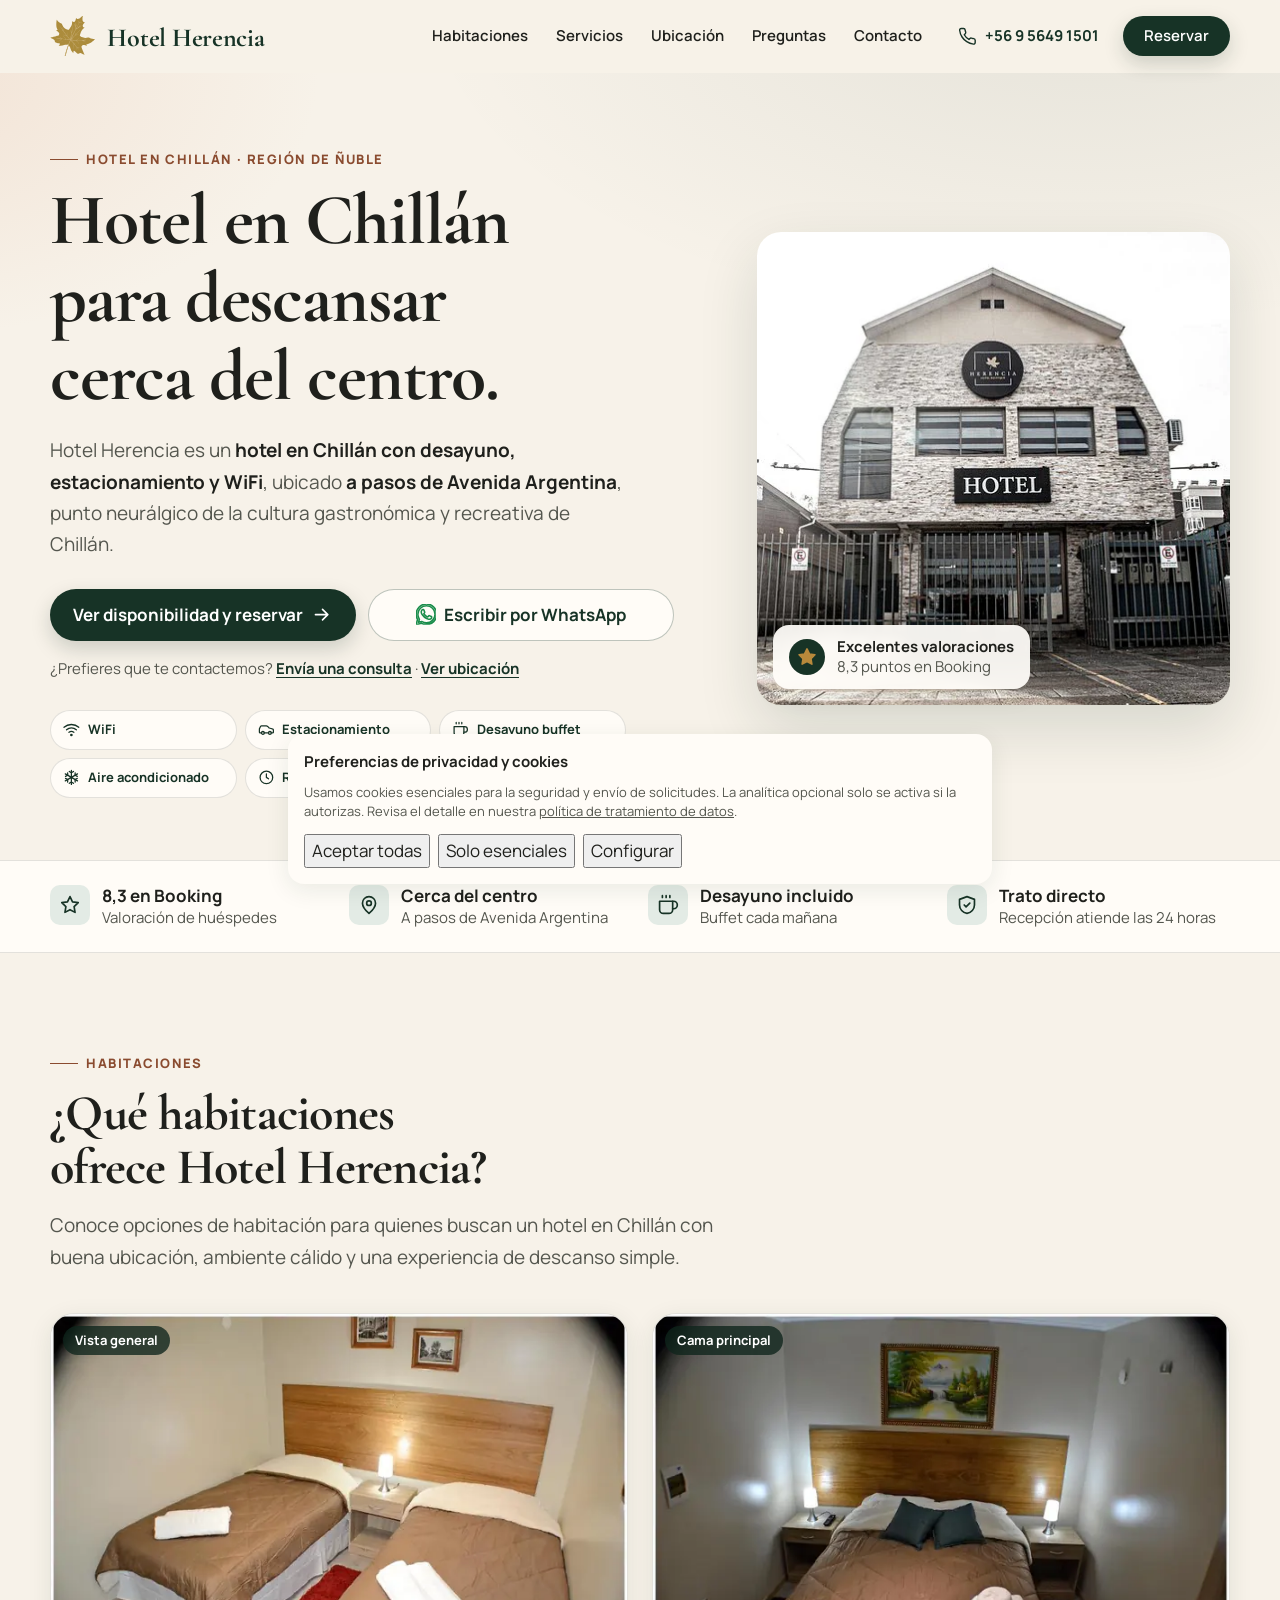
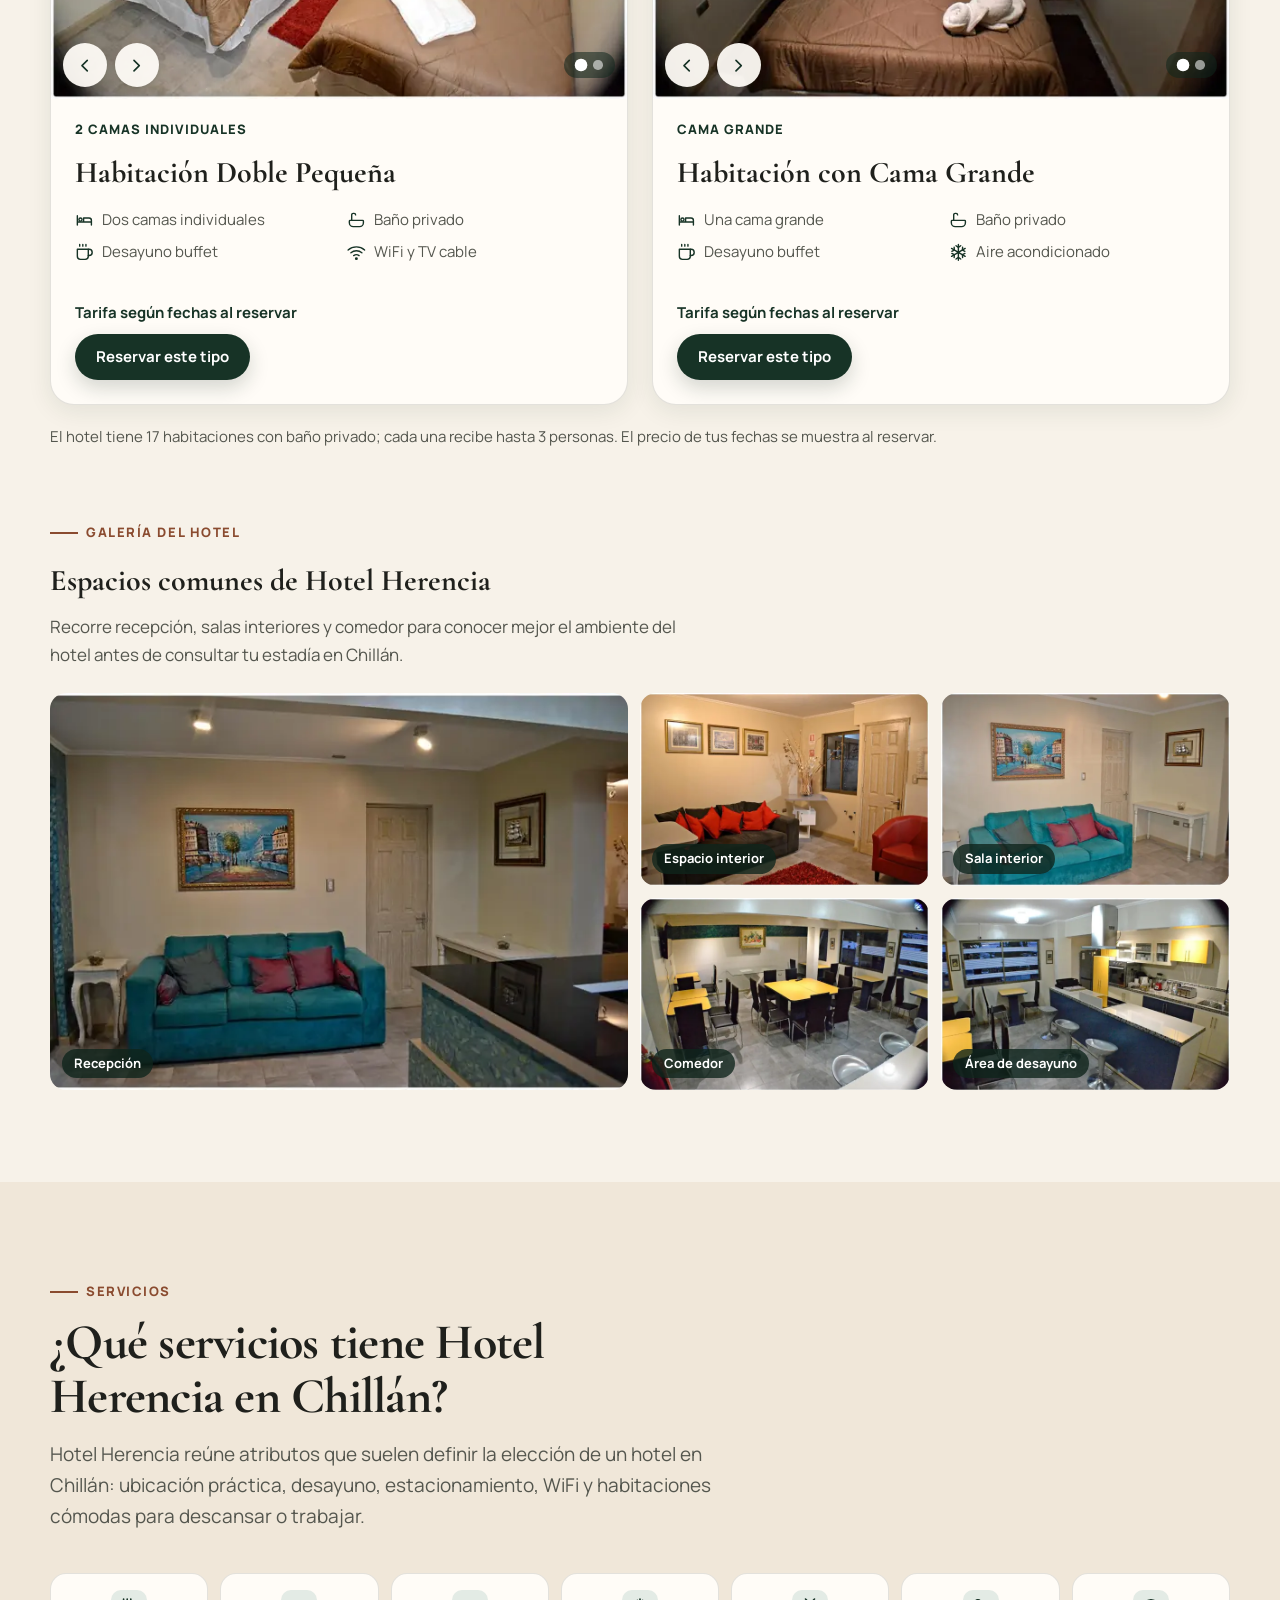
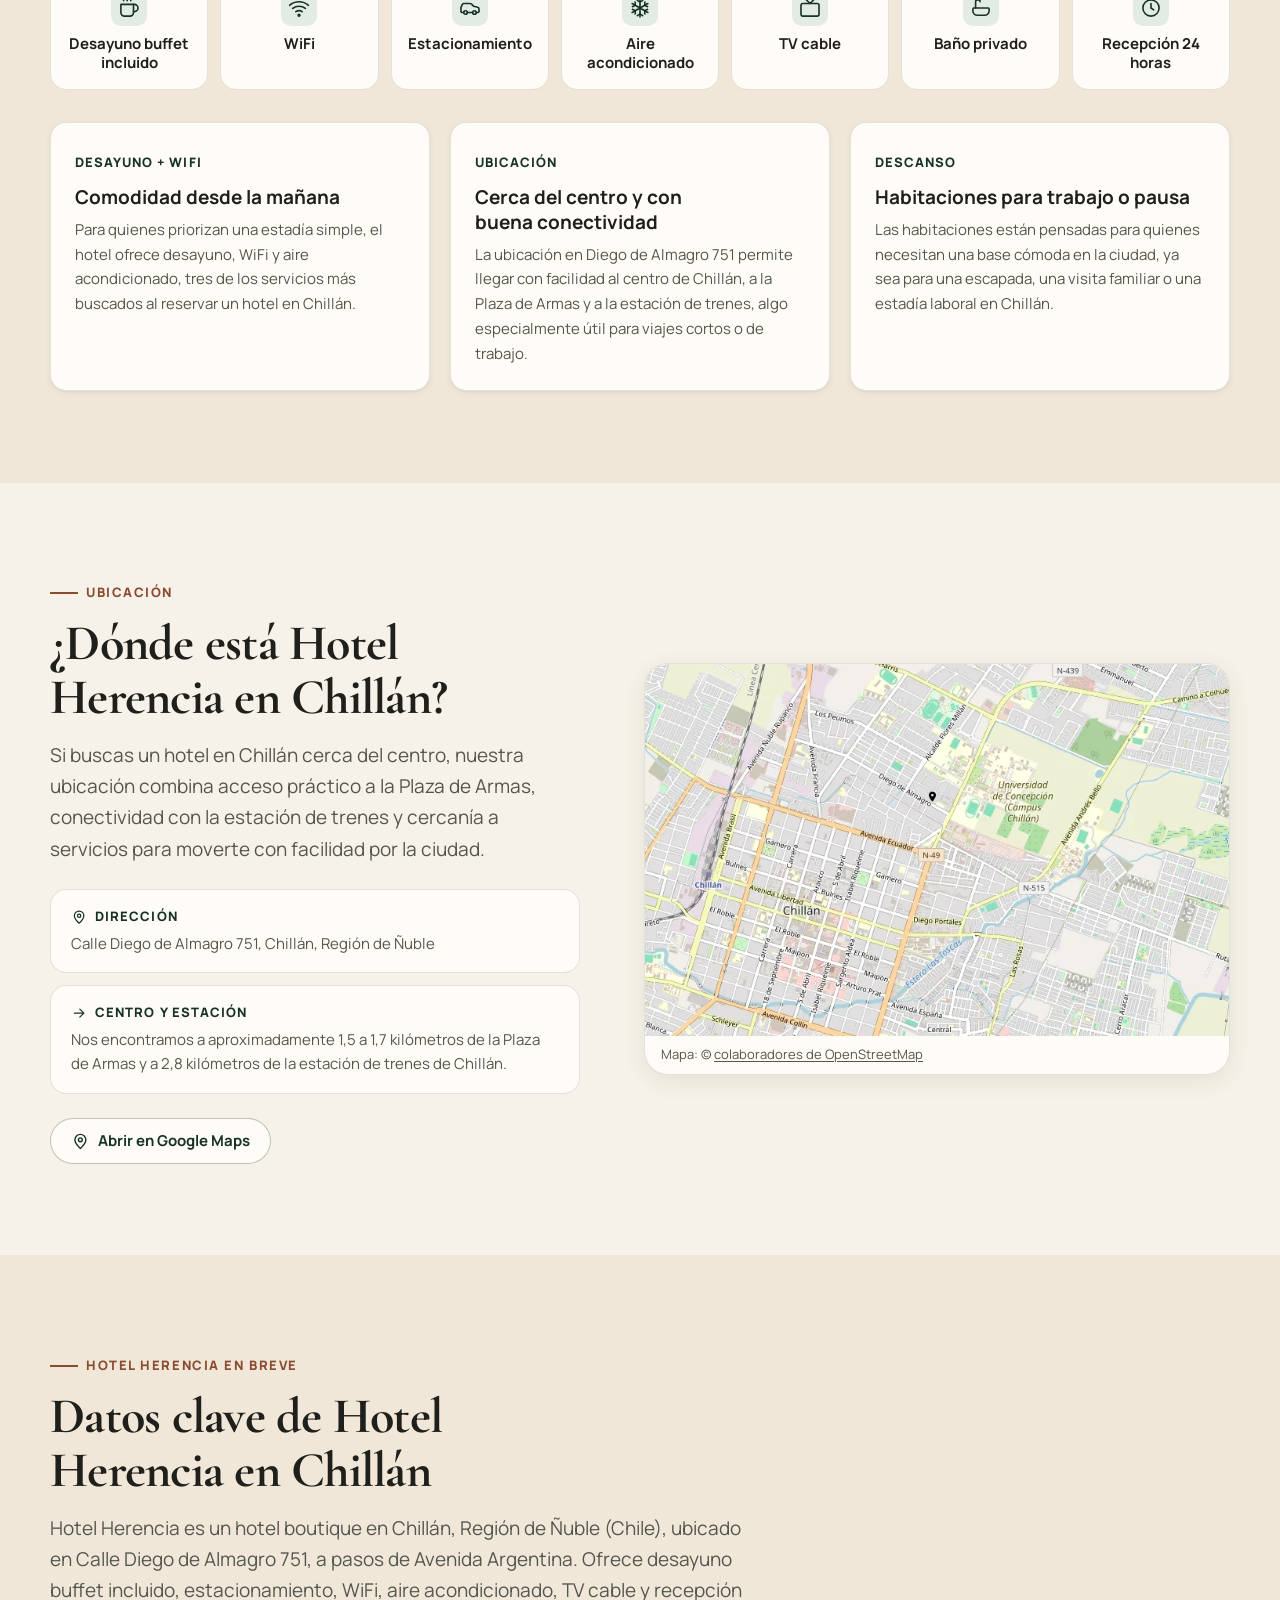
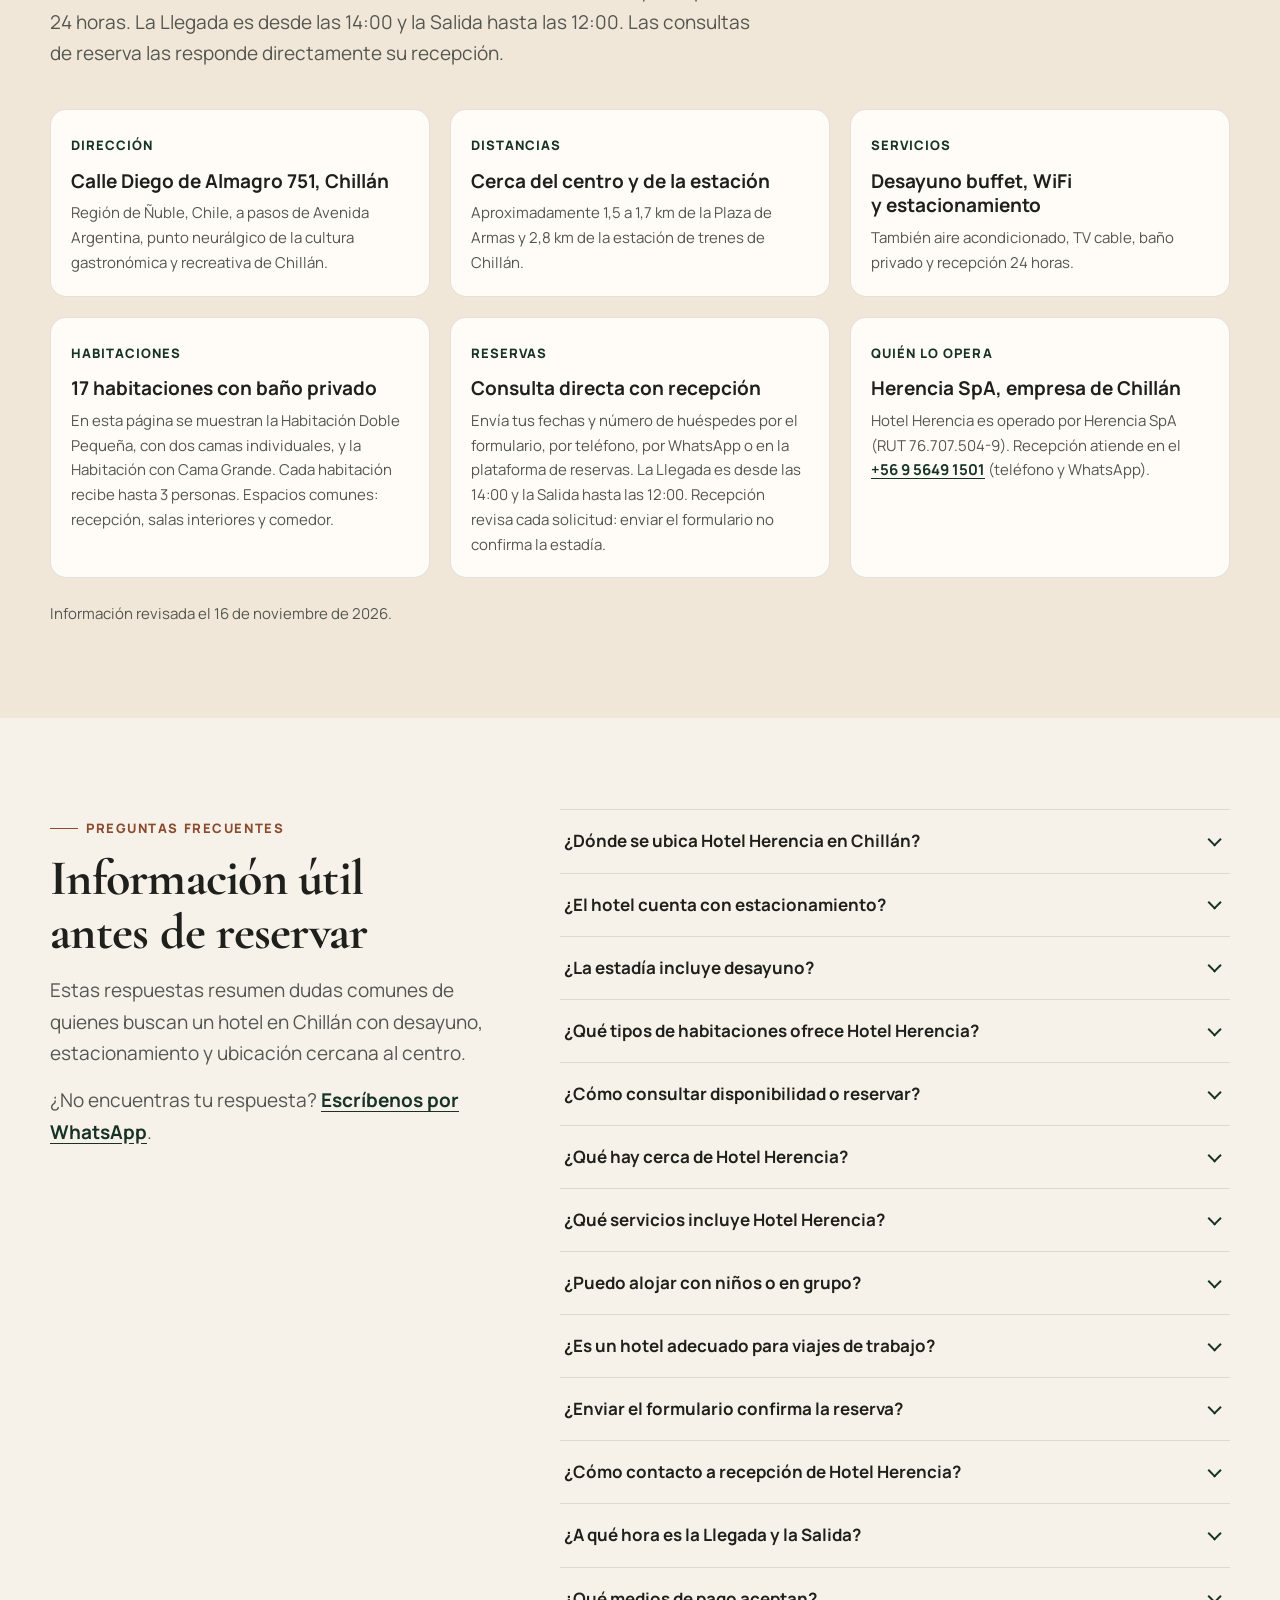
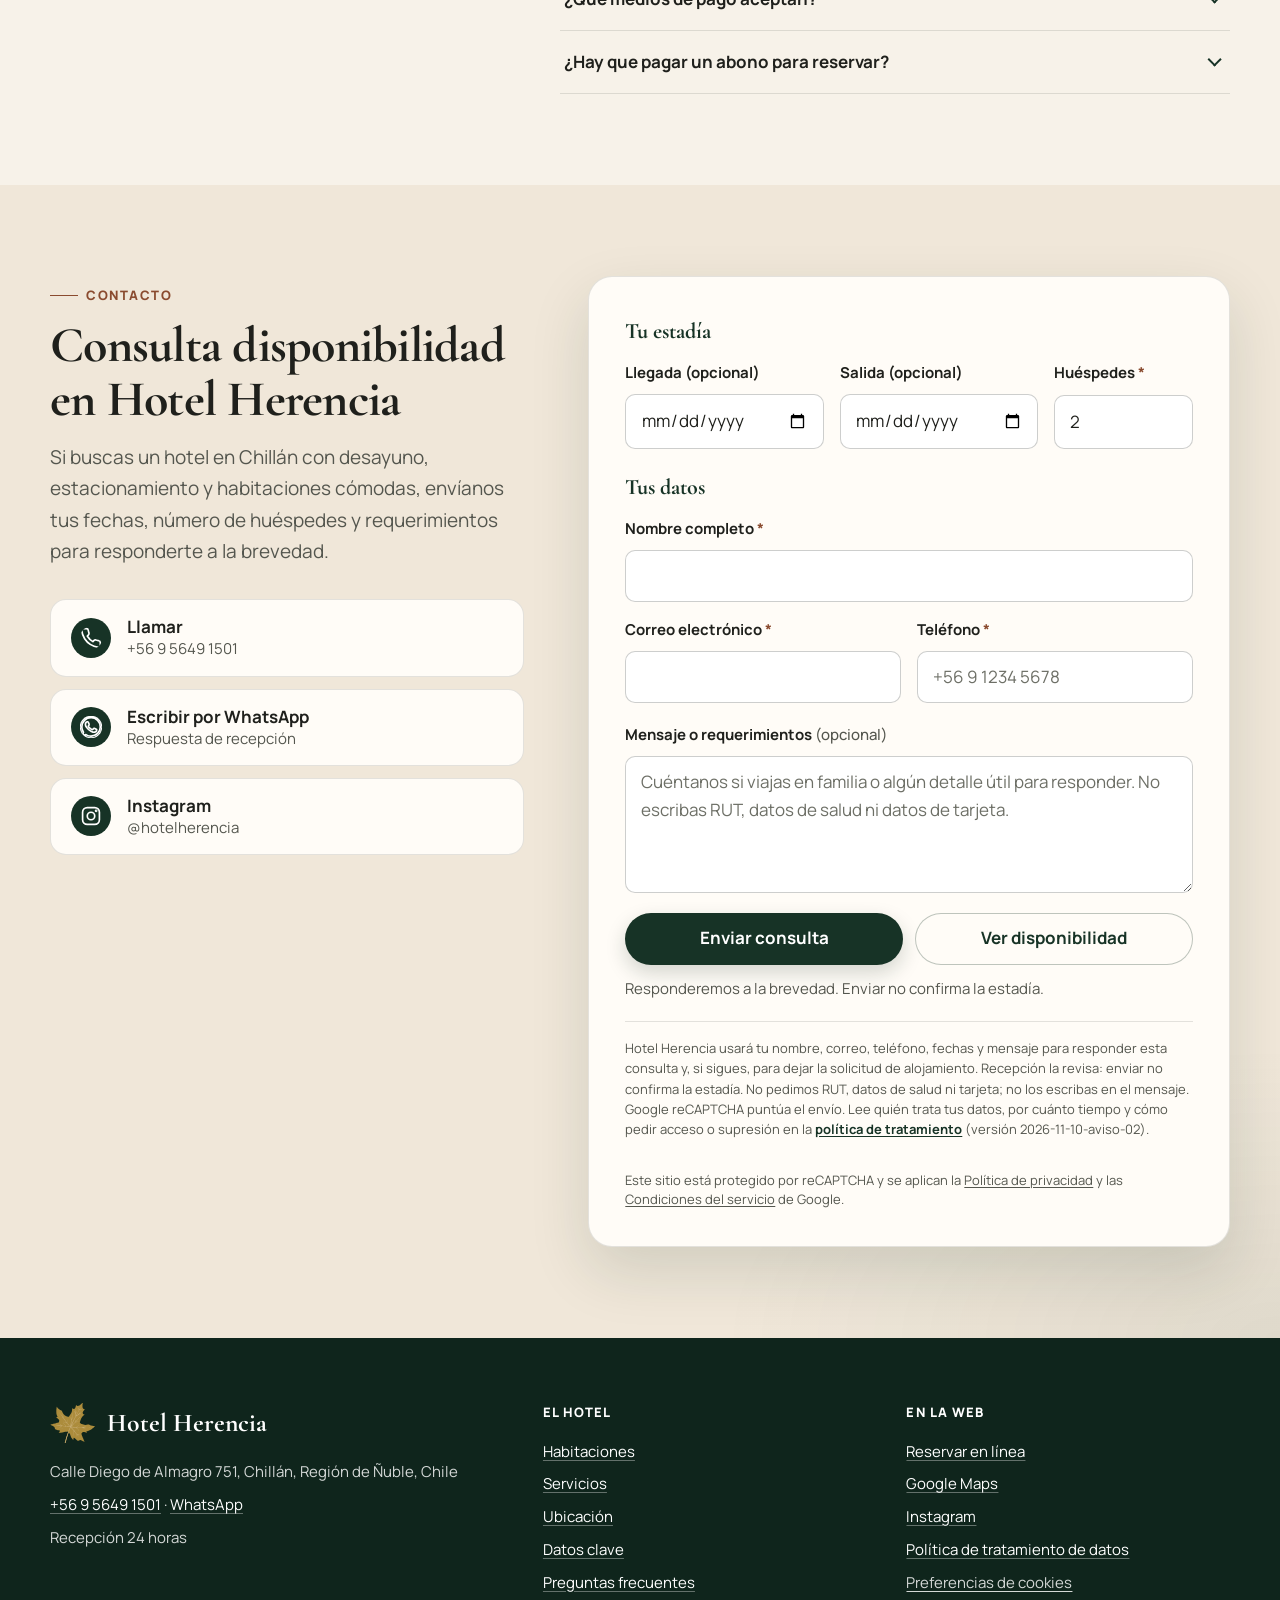
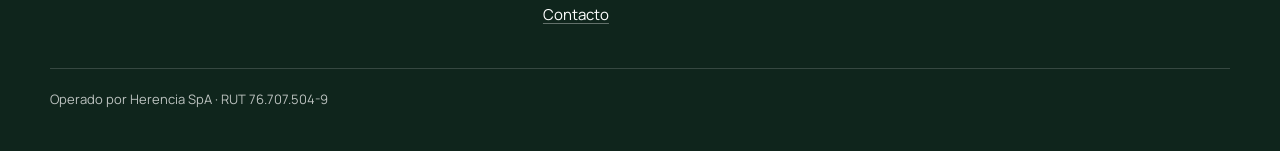
==== commit 60574f5c: "feat(landing): mostrar tarifas reales desde /api/publico/tarifas" ====
--- a/index.html
+++ b/index.html
@@ -48,8 +48,7 @@
       - "checkinTime" 14:00 y "checkoutTime" 12:00: POL-009/010. "numberOfRooms" 17 y "priceRange" referencial CLP 47.000 – 65.000 (IVA incluido): Anexo A.
       - "logo": assets/img/logo-herencia-512.png (512x512, PNG con fondo transparente, generado desde el JPEG CMYK de 2362 px).
       - Nombre comercial visible: "Hotel Herencia". "Herencia SpA" es solo la razón social (Organization). El logo histórico incluye la leyenda «Hotel Boutique»; no se declara como alternateName.
-      - Confirmado por Administración (21-11-2026): "postalCode" 3780000, "email" de recepción, teléfono fijo +56 2 2313 8311, "petsAllowed" (mascotas pequeñas sin costo), accesibilidad (8 habitaciones en 1er piso, baño adaptado en Hb 7, sin rampa). Registro Sernatur vigente hasta 31/01/2027.
-      - Pendiente, no inventar: "starRating" (solo con clasificación oficial SERNATUR).
+      - Pendiente, no inventar: "postalCode", "email" de recepción, "petsAllowed", "starRating" (solo con clasificación oficial SERNATUR).
       - Agregar a "sameAs" solo perfiles oficiales reales (Facebook, TripAdvisor, Booking, URL canónica del GBP) cuando existan.
       - No agregar "aggregateRating" ni reseñas: Google no acepta valoraciones de terceros autoservidas en LodgingBusiness.
       - No declarar terraza, servicio a la habitación, cocina ni habitaciones familiares: están en contradicción con el inventario y POL-001.
@@ -139,10 +138,7 @@
             "https://www.hotelherencia.cl/assets/img/124824164.jpg",
             "https://www.hotelherencia.cl/assets/img/cocina.jpg"
           ],
-          "telephone": [
-            "+56956491501",
-            "+56223138311"
-          ],
+          "telephone": "+56956491501",
           "hasMap": "https://maps.app.goo.gl/XYgS4ZHtKSHauBpj8",
           "geo": {
             "@type": "GeoCoordinates",
@@ -165,11 +161,8 @@
             "streetAddress": "Calle Diego de Almagro 751",
             "addressLocality": "Chillán",
             "addressRegion": "Ñuble",
-            "postalCode": "3780000",
             "addressCountry": "CL"
           },
-          "email": "Hotelherencia01@gmail.com",
-          "petsAllowed": true,
           "checkinTime": "14:00",
           "checkoutTime": "12:00",
           "numberOfRooms": 17,
@@ -211,16 +204,6 @@
               "@type": "LocationFeatureSpecification",
               "name": "Recepción 24 horas",
               "value": true
-            },
-            {
-              "@type": "LocationFeatureSpecification",
-              "name": "Habitaciones en primer piso",
-              "value": true
-            },
-            {
-              "@type": "LocationFeatureSpecification",
-              "name": "Baño adaptado",
-              "value": true
             }
           ],
           "containsPlace": [
@@ -432,54 +415,6 @@
             "@type": "Answer",
             "text": "No se pide abono previo, salvo en reservas de delegaciones, que pagan el 50 % de la estadía. El saldo se paga a la Llegada; los clientes frecuentes pueden pagar a la Salida y las empresas facturan a fin de mes."
           }
-        },
-        {
-          "@type": "Question",
-          "name": "¿Cuáles son las reglas de la estadía?",
-          "acceptedAnswer": {
-            "@type": "Answer",
-            "text": "Se aceptan mascotas pequeñas sin costo (los daños quedan a cargo del huésped). Está prohibido fumar en las habitaciones (multa de 2 UTM); se puede fumar en las terrazas. Los menores de edad se alojan solo bajo supervisión de un adulto. Se permiten visitas con aviso previo en recepción. El guardaequipaje es gratuito antes de la Llegada y después de la Salida."
-          }
-        },
-        {
-          "@type": "Question",
-          "name": "¿Cuál es el horario del desayuno?",
-          "acceptedAnswer": {
-            "@type": "Answer",
-            "text": "Buffet de lunes a sábado de 07:00 a 10:00 y domingo de 08:00 a 11:00. Si necesitas opción vegetariana o sin gluten, avisa con anticipación a recepción."
-          }
-        },
-        {
-          "@type": "Question",
-          "name": "¿Se puede solicitar cena?",
-          "acceptedAnswer": {
-            "@type": "Answer",
-            "text": "Sí, previa coordinación con recepción. Incluye plato de fondo, ensalada, postre, jugo o café y pan, y se sirve entre las 19:00 y las 00:00."
-          }
-        },
-        {
-          "@type": "Question",
-          "name": "¿Hay descuento por reservar más de una noche?",
-          "acceptedAnswer": {
-            "@type": "Answer",
-            "text": "Hay valores especiales según la cantidad de personas y de noches. Consúltalo con recepción al reservar."
-          }
-        },
-        {
-          "@type": "Question",
-          "name": "¿El hotel tiene accesibilidad para personas con movilidad reducida?",
-          "acceptedAnswer": {
-            "@type": "Answer",
-            "text": "Hay 8 habitaciones en el primer piso y una de ellas tiene baño adaptado para personas con discapacidad. El hotel no cuenta con rampa."
-          }
-        },
-        {
-          "@type": "Question",
-          "name": "¿Cuál es la política de cancelación?",
-          "acceptedAnswer": {
-            "@type": "Answer",
-            "text": "Puedes cancelar sin costo hasta 24 horas antes de la Llegada. Fuera de ese plazo se cobra el total de la reserva (control no-show). Las reservas hechas por Booking se rigen por las condiciones de esa plataforma."
-          }
         }
       ]
     }
@@ -583,7 +518,7 @@
                     </picture>
                     <figcaption class="hero__badge">
                         <svg class="icono" aria-hidden="true" focusable="false"><use href="#i-estrella"/></svg>
-                        <span><strong>Excelentes valoraciones</strong> 8,2 puntos en Booking</span>
+                        <span><strong>Excelentes valoraciones</strong> 8,3 puntos en Booking</span>
                     </figcaption>
                 </figure>
             </div>
@@ -592,7 +527,7 @@
         <section class="trust" aria-label="Por qué elegir Hotel Herencia">
             <div class="container">
                 <ul class="trust__list">
-                    <li><svg class="icono" aria-hidden="true" focusable="false"><use href="#i-estrella"/></svg><span><strong>8,2 en Booking</strong>Valoración de huéspedes</span></li>
+                    <li><svg class="icono" aria-hidden="true" focusable="false"><use href="#i-estrella"/></svg><span><strong>8,3 en Booking</strong>Valoración de huéspedes</span></li>
                     <li><svg class="icono" aria-hidden="true" focusable="false"><use href="#i-pin"/></svg><span><strong>Cerca del centro</strong>A pasos de Avenida Argentina</span></li>
                     <li><svg class="icono" aria-hidden="true" focusable="false"><use href="#i-cafe"/></svg><span><strong>Desayuno incluido</strong>Buffet cada mañana</span></li>
                     <li><svg class="icono" aria-hidden="true" focusable="false"><use href="#i-escudo"/></svg><span><strong>Trato directo</strong>Recepción atiende las 24 horas</span></li>
@@ -936,43 +871,6 @@
                     </article>
                 </div>
 
-                <div class="alrededores" id="alrededores" data-reveal>
-                    <h3 class="alrededores__titulo">Alrededores del hotel en Chillán y Región de Ñuble</h3>
-                    <p class="alrededores__sub">Distancias aproximadas desde Calle Diego de Almagro 751:</p>
-                    <div class="card-grid card-grid--3 card-grid--compacta">
-                        <article class="card">
-                            <p class="kicker">¿Qué hay cerca?</p>
-                            <h4>Ciudad y cultura</h4>
-                            <ul class="alrededores-lista">
-                                <li><span>Avenida Argentina</span> <span>A pasos</span></li>
-                                <li><span>Plaza de Armas y Catedral</span> <span>~1,4 km</span></li>
-                                <li><span>Mercado y Feria Artesanal</span> <span>~1,9 km</span></li>
-                                <li><span>Museo Claudio Arrau</span> <span>~1,5 km</span></li>
-                            </ul>
-                        </article>
-                        <article class="card">
-                            <p class="kicker">Transporte y accesos</p>
-                            <h4>Conectividad</h4>
-                            <ul class="alrededores-lista">
-                                <li><span>Terminal María Teresa</span> <span>~2,0 km</span></li>
-                                <li><span>Estación de Trenes Chillán</span> <span>~2,8 km</span></li>
-                                <li><span>Aeródromo B. O'Higgins</span> <span>~7 km</span></li>
-                                <li><span>Aeropuerto Carriel Sur (CCP)</span> <span>~105 km</span></li>
-                            </ul>
-                        </article>
-                        <article class="card">
-                            <p class="kicker">Entorno natural</p>
-                            <h4>Región de Ñuble</h4>
-                            <ul class="alrededores-lista">
-                                <li><span>Termas y Nevados de Chillán</span> <span>~82 km</span></li>
-                                <li><span>Valle Las Trancas (Ruta N-55)</span> <span>~75 km</span></li>
-                                <li><span>Quinchamalí (alfarería)</span> <span>~30 km</span></li>
-                                <li><span>Cobquecura / Costa de Ñuble</span> <span>~105 km</span></li>
-                            </ul>
-                        </article>
-                    </div>
-                </div>
-
                 <p class="section-updated">Información revisada el <time datetime="2026-11-16">16 de noviembre de 2026</time>.</p>
             </div>
         </section>
@@ -989,23 +887,6 @@
                     <p class="faq__ayuda">¿No encuentras tu respuesta? <a href="https://wa.me/56956491501?text=Hola%2C%20tengo%20una%20consulta%20sobre%20Hotel%20Herencia." target="_blank" rel="noopener noreferrer">Escríbenos por WhatsApp</a>.</p>
                 </div>
 
-                <div class="faq__asistente" data-reveal>
-                    <label class="faq__buscar-label" for="faq-buscar">¿Tienes alguna pregunta sobre el alojamiento?</label>
-                    <input
-                        id="faq-buscar"
-                        class="faq__buscar-input"
-                        type="search"
-                        placeholder="Escribe una palabra (ej. llegada, desayuno, estacionamiento, mascotas)…"
-                        autocomplete="off"
-                    >
-                    <div class="faq__chips" role="group" aria-label="Preguntas recomendadas">
-                        <button type="button" class="faq__chip" data-faq-chip="llegada">¿A qué hora es la llegada y salida?</button>
-                        <button type="button" class="faq__chip" data-faq-chip="desayuno">¿Cómo es el desayuno?</button>
-                        <button type="button" class="faq__chip" data-faq-chip="estacionamiento">¿Tienen estacionamiento?</button>
-                        <button type="button" class="faq__chip" data-faq-chip="reservar">¿Cómo consultar disponibilidad?</button>
-                    </div>
-                </div>
-
                 <div class="faq__lista">
                     <details class="faq-item">
                         <summary><h3>¿Dónde se ubica Hotel Herencia en Chillán?</h3></summary>
@@ -1063,30 +944,7 @@
                         <summary><h3>¿Hay que pagar un abono para reservar?</h3></summary>
                         <p>No se pide abono previo, salvo en reservas de delegaciones, que pagan el 50 % de la estadía. El saldo se paga a la Llegada; los clientes frecuentes pueden pagar a la Salida y las empresas facturan a fin de mes.</p>
                     </details>
-                    <details class="faq-item">
-                        <summary><h3>¿Cuáles son las reglas de la estadía?</h3></summary>
-                        <p>Se aceptan mascotas pequeñas sin costo (los daños quedan a cargo del huésped). Está prohibido fumar en las habitaciones (multa de 2 UTM); se puede fumar en las terrazas. Los menores de edad se alojan solo bajo supervisión de un adulto. Se permiten visitas con aviso previo en recepción. El guardaequipaje es gratuito antes de la Llegada y después de la Salida.</p>
-                    </details>
-                    <details class="faq-item">
-                        <summary><h3>¿Cuál es el horario del desayuno?</h3></summary>
-                        <p>Buffet de lunes a sábado de 07:00 a 10:00 y domingo de 08:00 a 11:00. Si necesitas opción vegetariana o sin gluten, avisa con anticipación a recepción.</p>
-                    </details>
-                    <details class="faq-item">
-                        <summary><h3>¿Se puede solicitar cena?</h3></summary>
-                        <p>Sí, previa coordinación con recepción. Incluye plato de fondo, ensalada, postre, jugo o café y pan, y se sirve entre las 19:00 y las 00:00.</p>
-                    </details>
-                    <details class="faq-item">
-                        <summary><h3>¿Hay descuento por reservar más de una noche?</h3></summary>
-                        <p>Hay valores especiales según la cantidad de personas y de noches. Consúltalo con recepción al reservar.</p>
-                    </details>
-                    <details class="faq-item">
-                        <summary><h3>¿El hotel tiene accesibilidad para personas con movilidad reducida?</h3></summary>
-                        <p>Hay 8 habitaciones en el primer piso y una de ellas tiene baño adaptado para personas con discapacidad. El hotel no cuenta con rampa.</p>
-                    </details>
-                    <details class="faq-item">
-                        <summary><h3>¿Cuál es la política de cancelación?</h3></summary>
-                        <p>Puedes cancelar sin costo hasta 24 horas antes de la Llegada. Fuera de ese plazo se cobra el total de la reserva (control no-show). Las reservas hechas por Booking se rigen por las condiciones de esa plataforma.</p>
-                    </details>
+                    <!-- Pendiente, no hay respuesta confirmada: "¿Se aceptan mascotas?", "¿El estacionamiento tiene costo?" y la política de cancelación (las fuentes se contradicen). -->
                 </div>
             </div>
         </section>
--- a/assets/css/styles.css
+++ b/assets/css/styles.css
@@ -1928,91 +1928,3 @@
     font-weight: 700;
     color: var(--color-brand);
 }
-
-/* ---------- Alrededores y FAQ interactivo ---------- */
-.alrededores {
-    margin-top: var(--space-8);
-}
-
-.alrededores__titulo {
-    margin: 0 0 var(--space-1);
-    font-size: var(--text-xl);
-}
-
-.alrededores__sub {
-    margin: 0 0 var(--space-4);
-    color: var(--color-ink-muted);
-    font-size: var(--text-sm);
-}
-
-.alrededores-lista {
-    list-style: none;
-    margin: var(--space-3) 0 0;
-    padding: 0;
-    display: grid;
-    gap: var(--space-2);
-    font-size: var(--text-sm);
-}
-
-.alrededores-lista li {
-    display: flex;
-    justify-content: space-between;
-    gap: var(--space-3);
-    border-bottom: 1px solid var(--color-border);
-    padding-bottom: var(--space-1);
-}
-
-.alrededores-lista li span:last-child {
-    color: var(--color-ink-muted);
-    white-space: nowrap;
-}
-
-.faq__asistente {
-    margin-bottom: var(--space-5);
-    padding: var(--space-4);
-    background: var(--color-surface);
-    border: 1px solid var(--color-border);
-    border-radius: var(--radius-md);
-}
-
-.faq__buscar-label {
-    display: block;
-    font-weight: 600;
-    font-size: var(--text-sm);
-    margin-bottom: var(--space-2);
-}
-
-.faq__buscar-input {
-    width: 100%;
-    min-height: 2.75rem;
-    padding: var(--space-2) var(--space-3);
-    border: 1px solid var(--color-border);
-    border-radius: var(--radius-sm);
-    font: inherit;
-    color: var(--color-ink);
-    background: var(--color-bg, #ffffff);
-}
-
-.faq__chips {
-    display: flex;
-    flex-wrap: wrap;
-    gap: var(--space-2);
-    margin-top: var(--space-3);
-}
-
-.faq__chip {
-    min-height: 2.5rem;
-    padding: var(--space-1) var(--space-3);
-    border: 1px solid var(--color-border);
-    border-radius: 999px;
-    background: transparent;
-    color: var(--color-ink);
-    font: inherit;
-    font-size: var(--text-xs);
-    cursor: pointer;
-}
-
-.faq__chip:hover,
-.faq__chip:focus-visible {
-    border-color: var(--color-brand);
-}
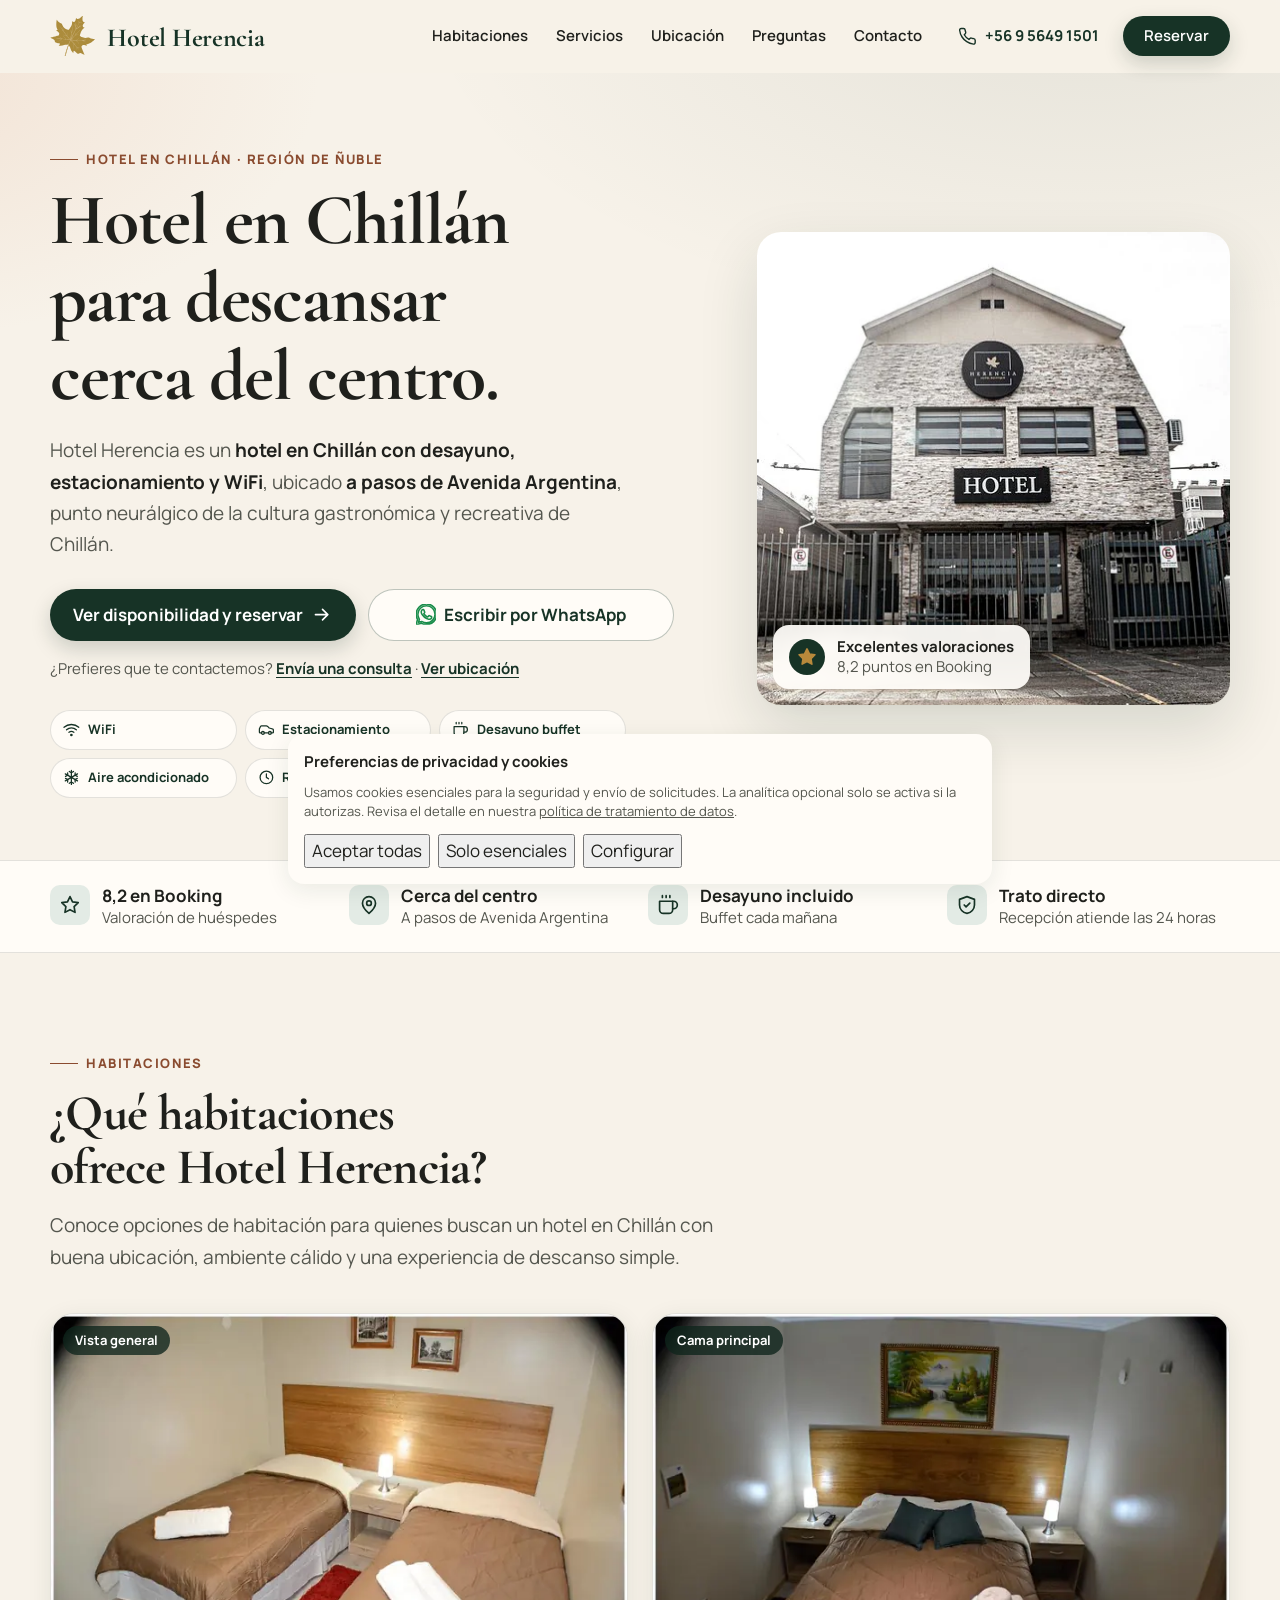
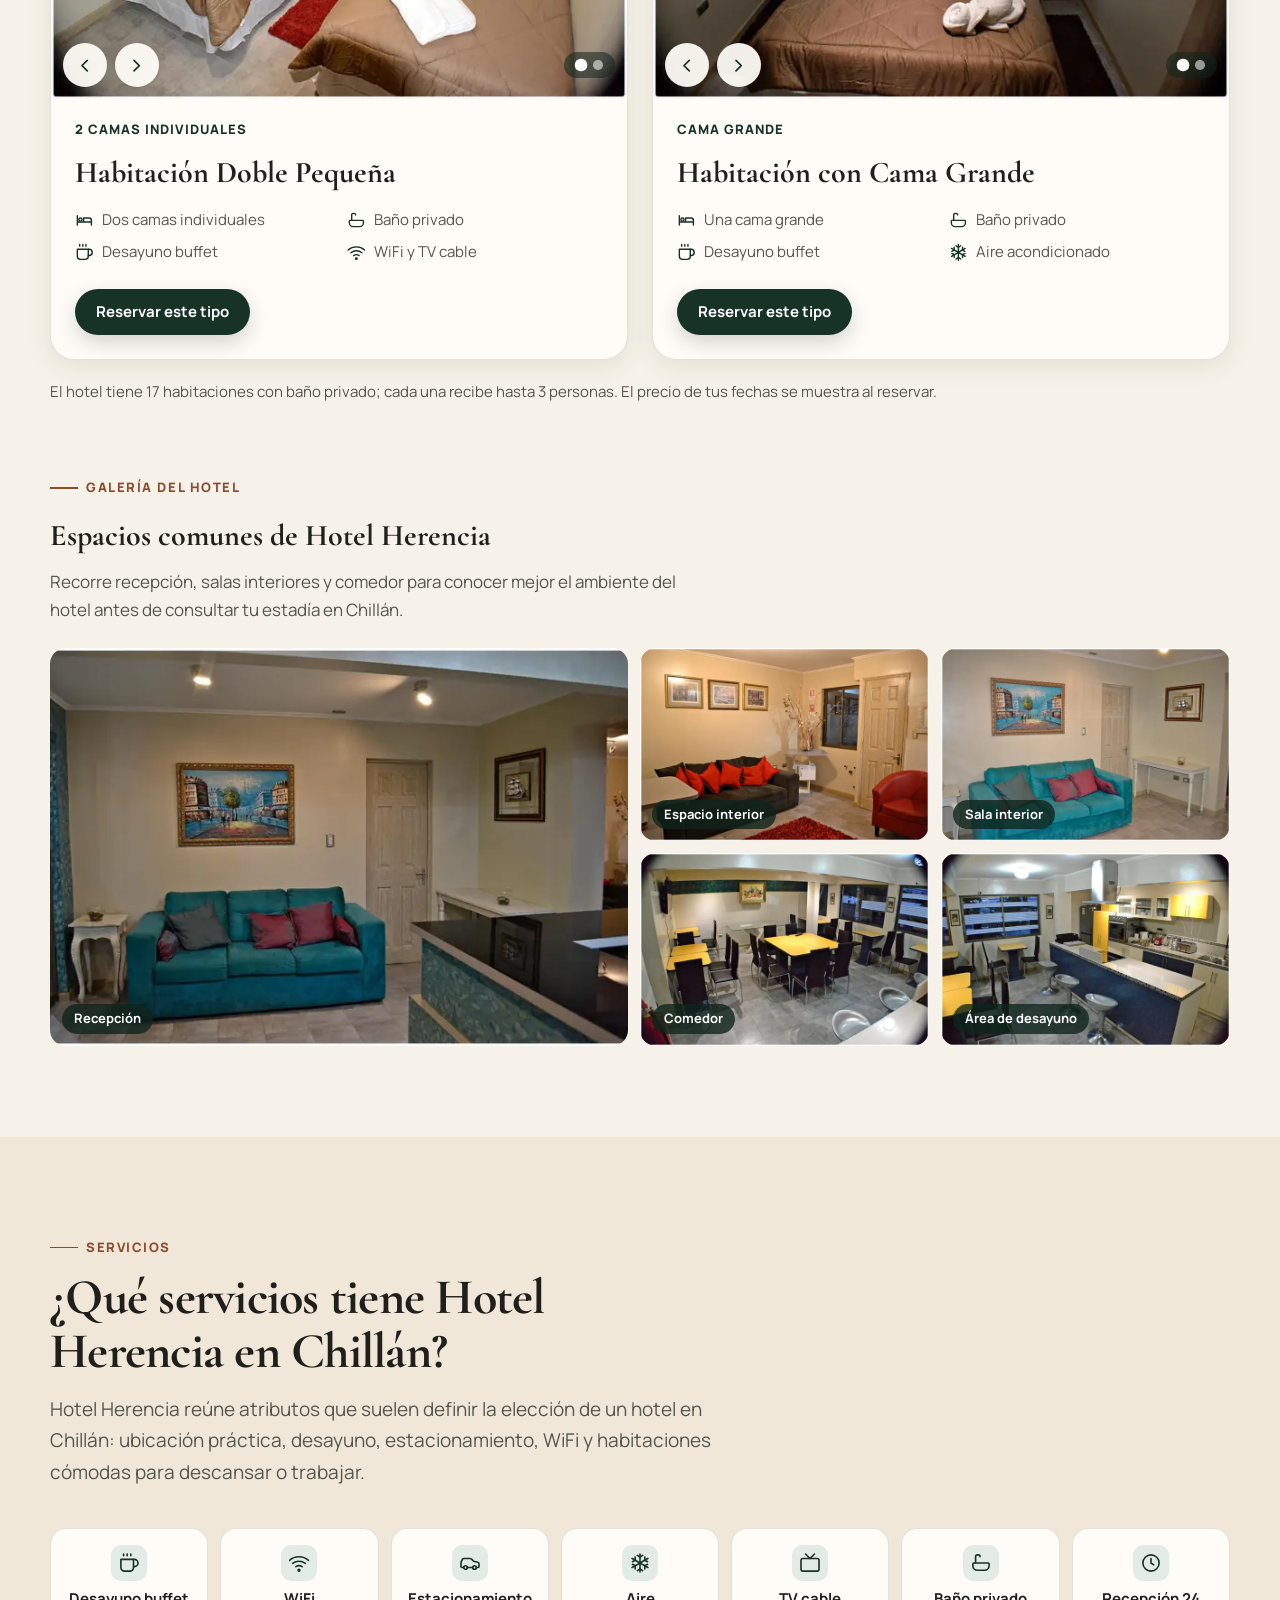
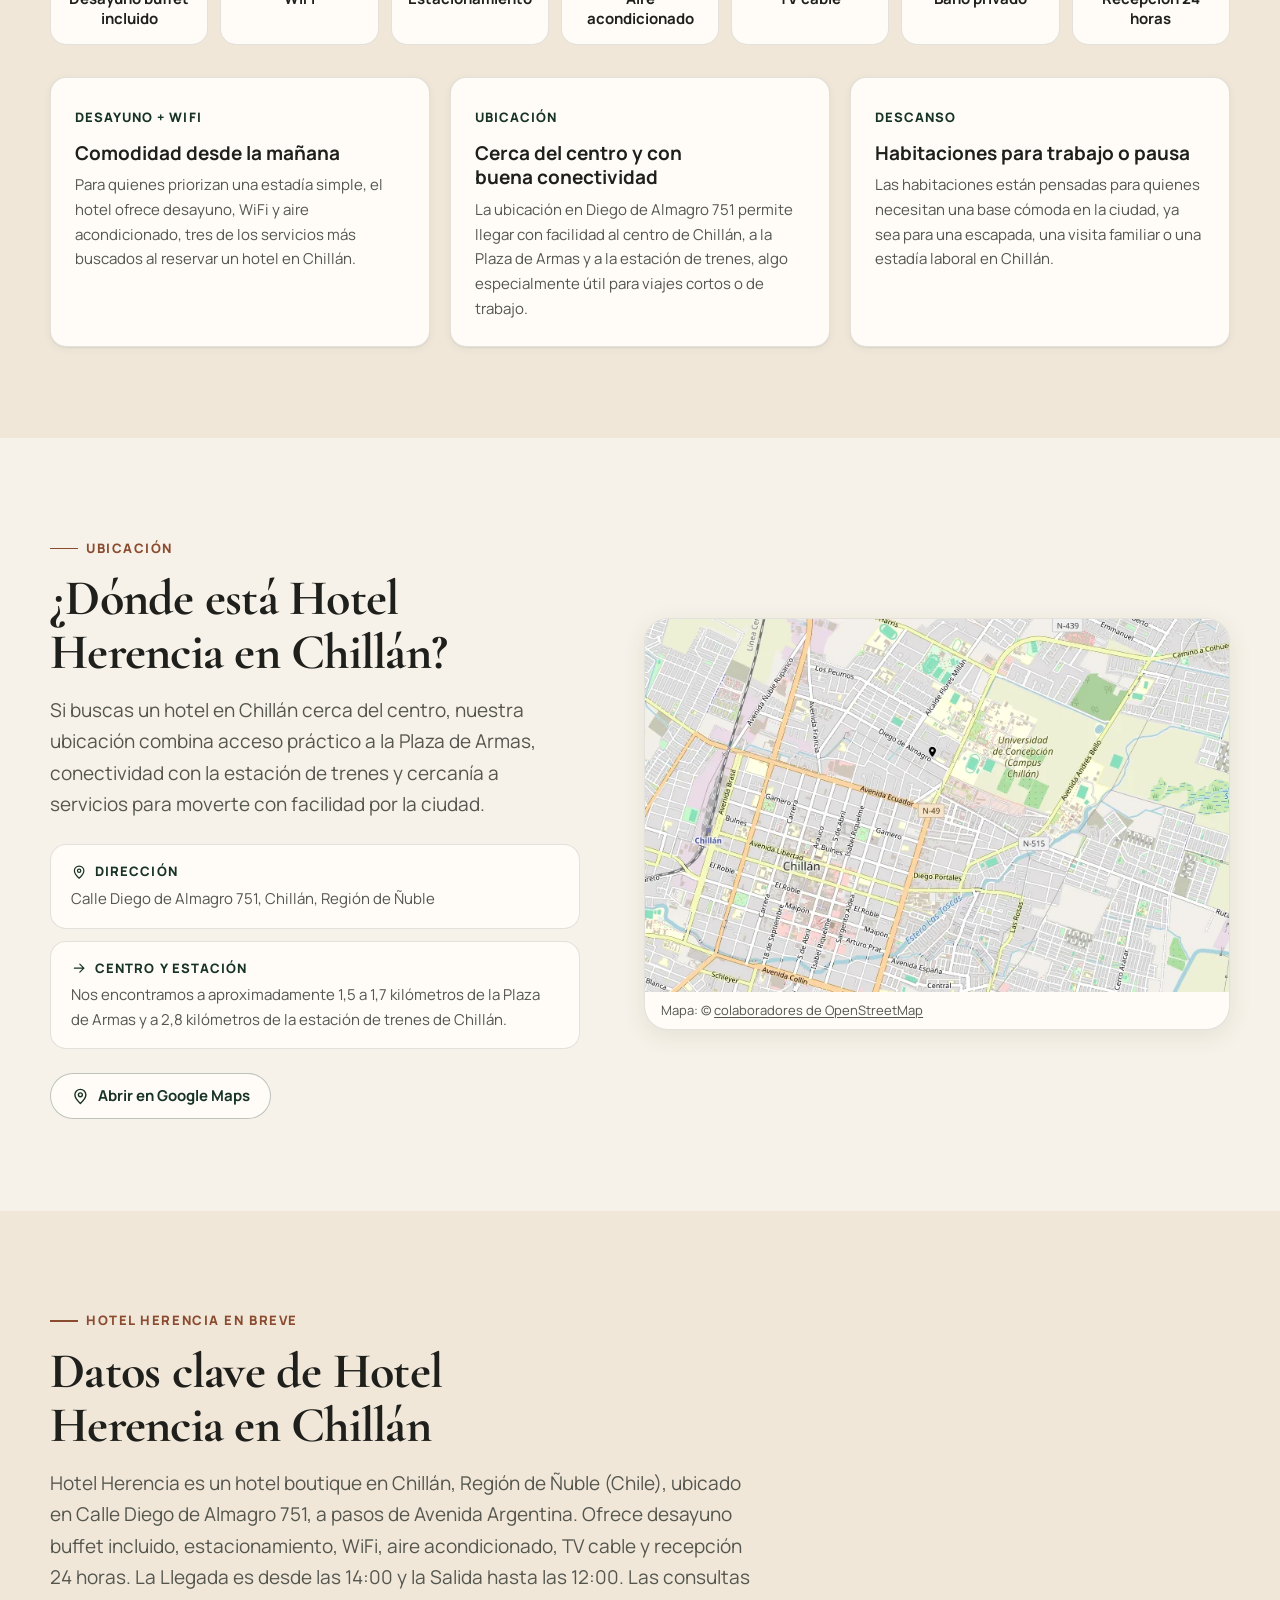
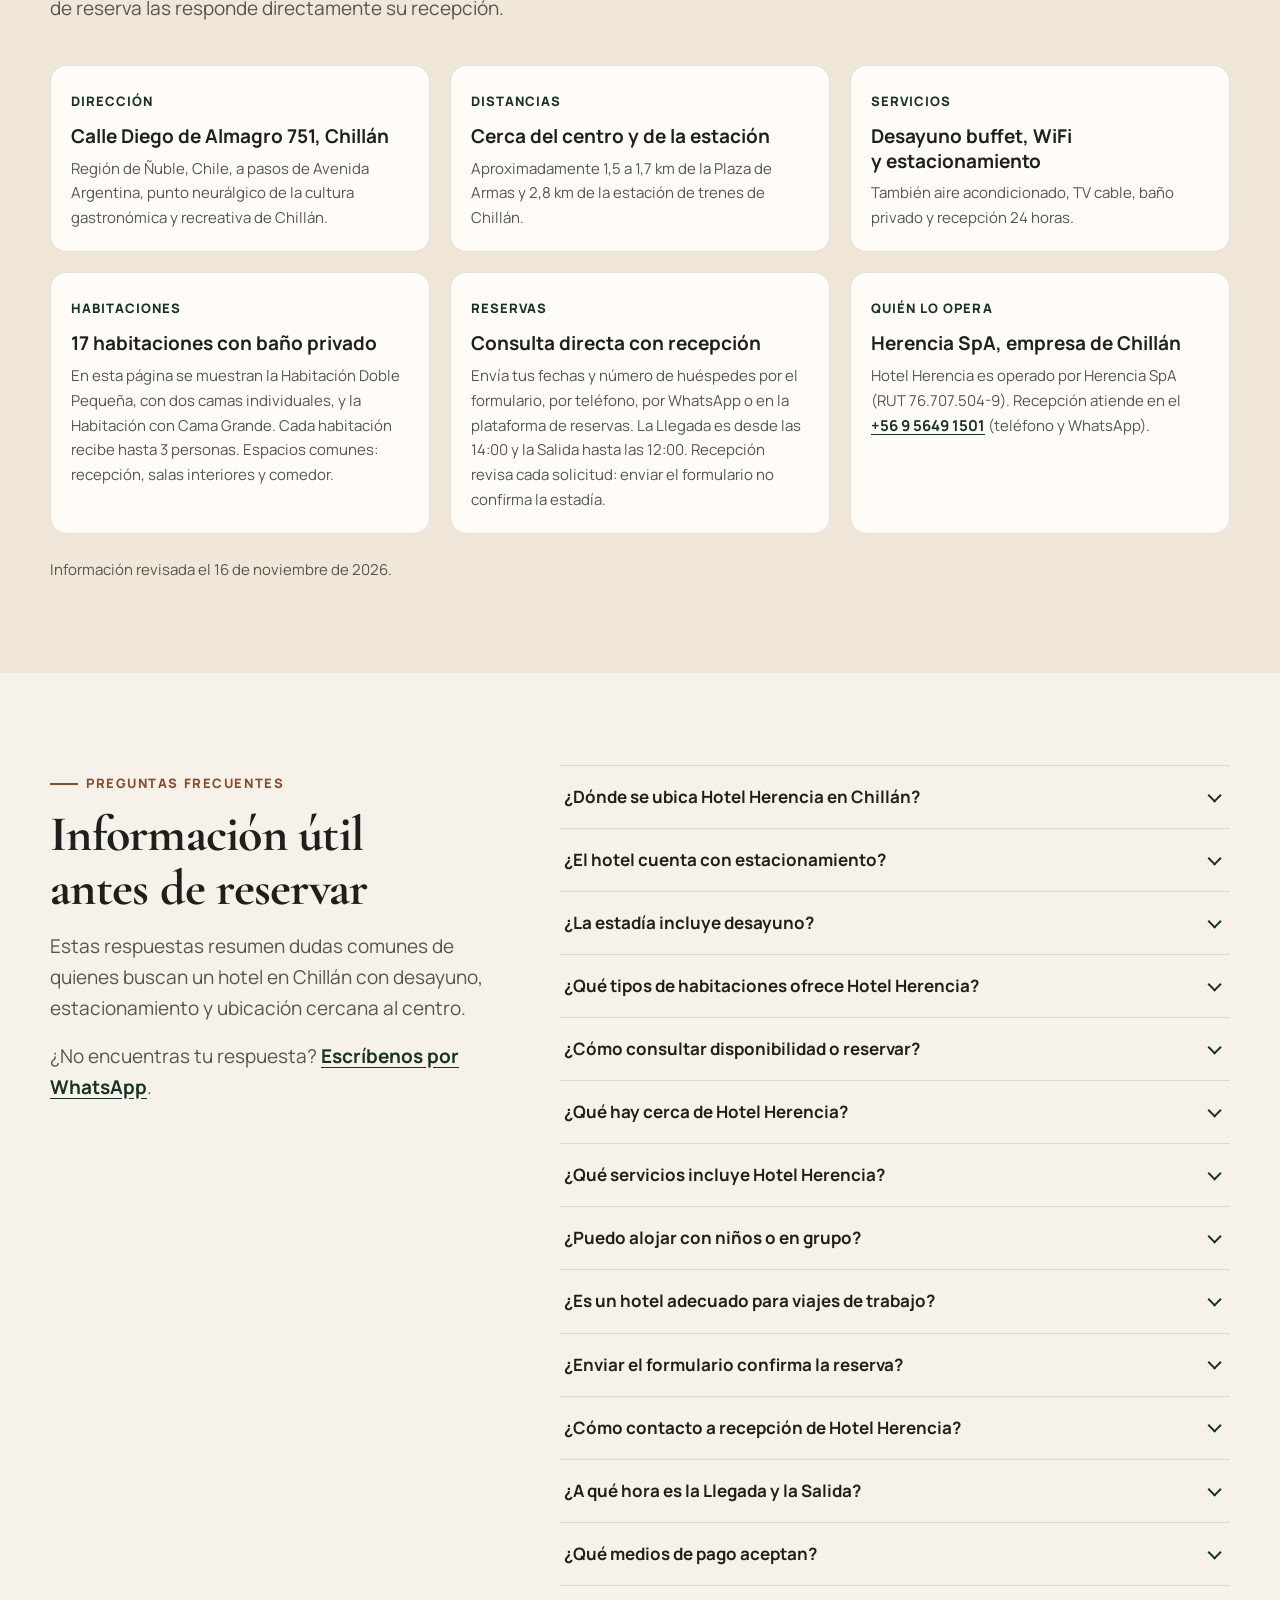
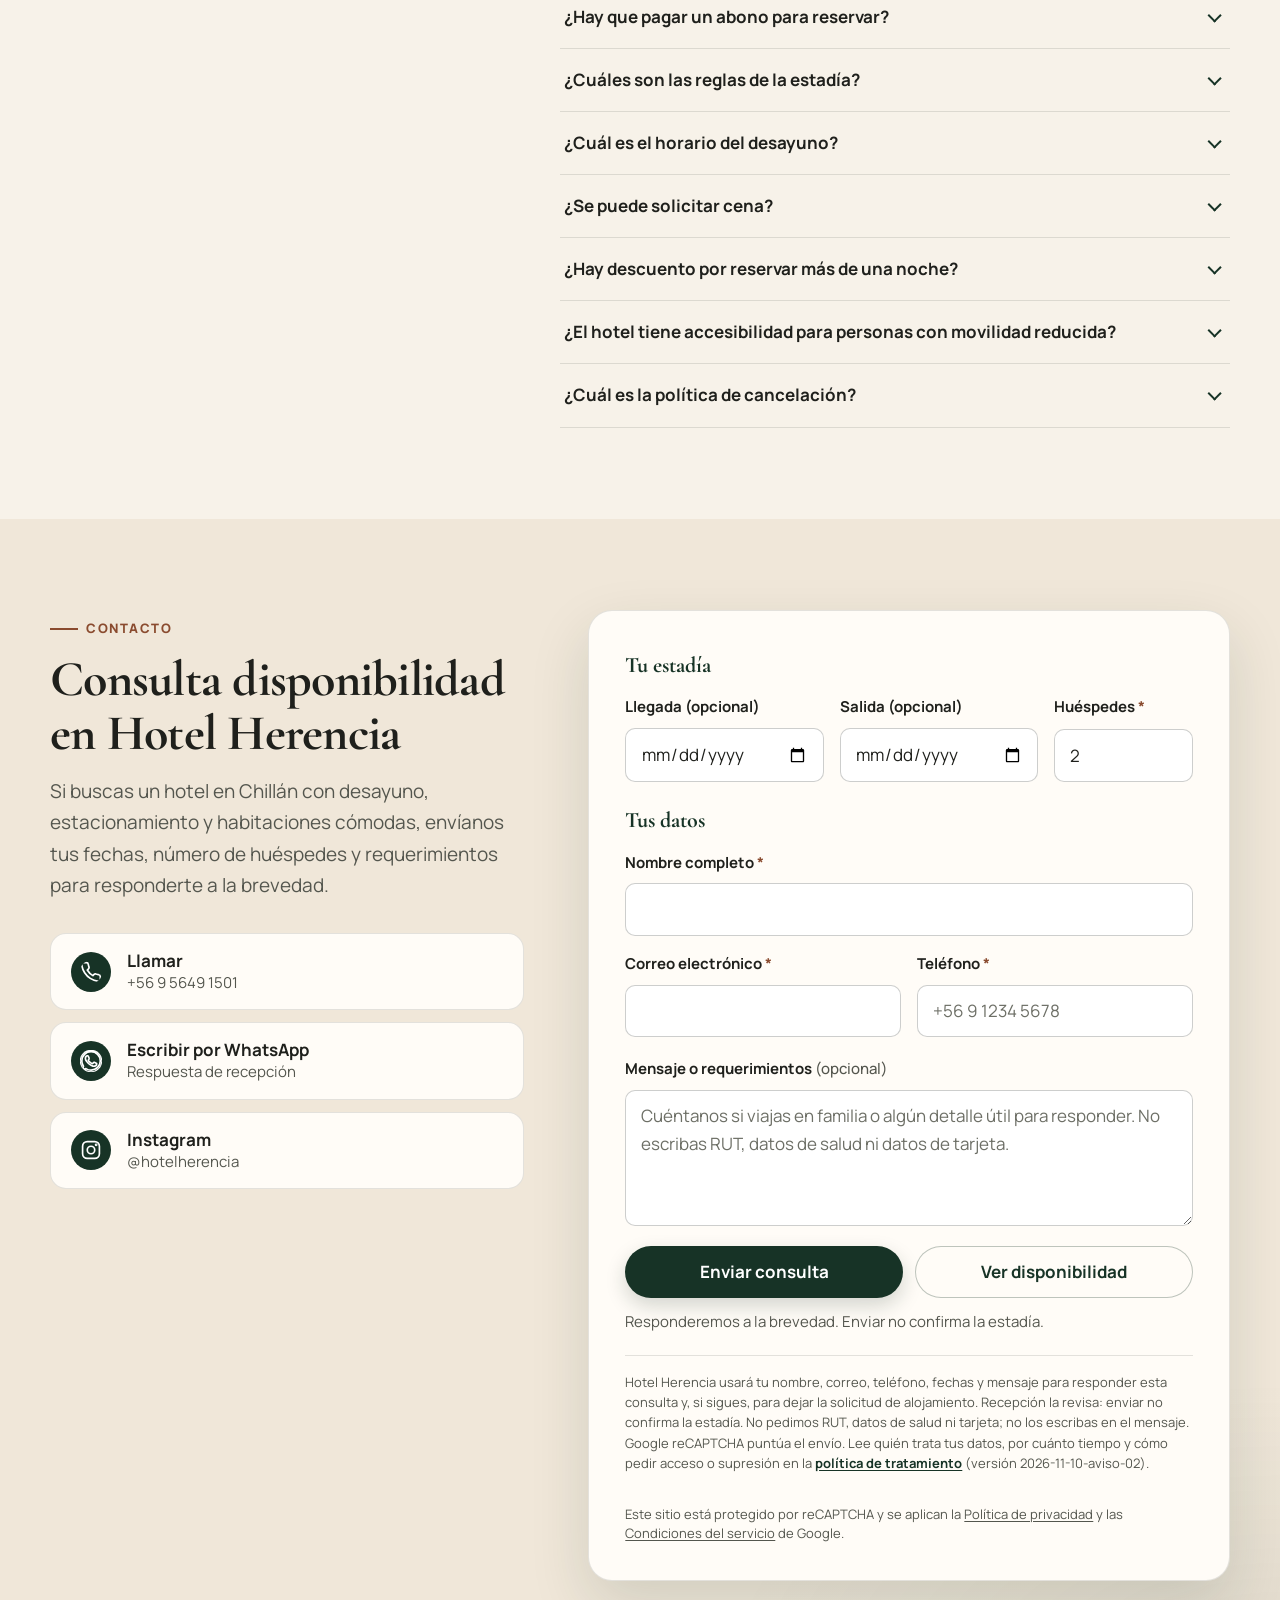
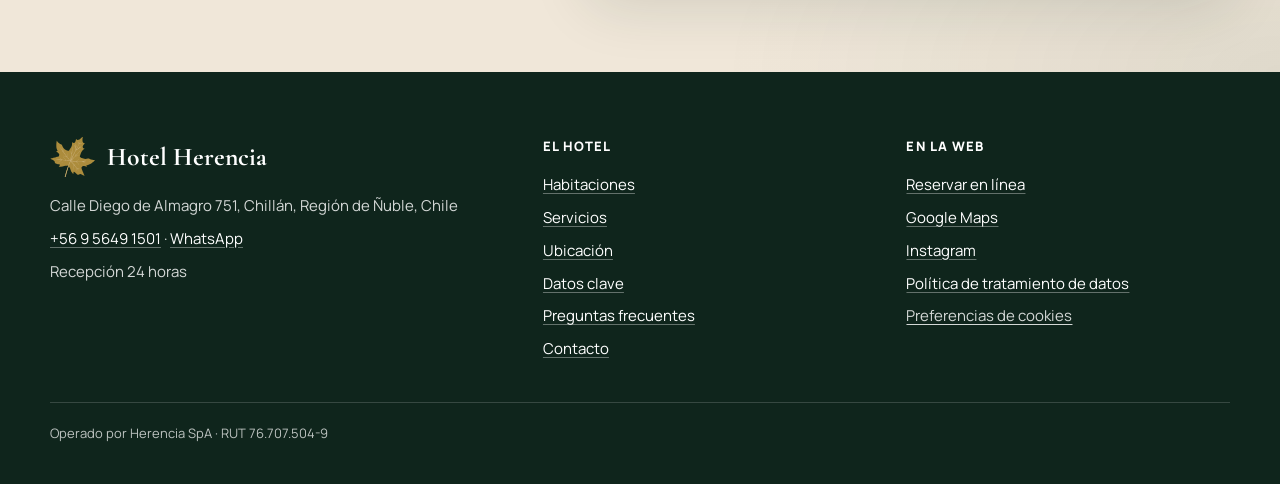
==== commit a453e0e5: "fix(ficha): nota Booking 8,2, codigo postal, correo, telefono fijo, accesibilidad y FAQ confirmadas " ====
--- a/index.html
+++ b/index.html
@@ -48,7 +48,8 @@
       - "checkinTime" 14:00 y "checkoutTime" 12:00: POL-009/010. "numberOfRooms" 17 y "priceRange" referencial CLP 47.000 – 65.000 (IVA incluido): Anexo A.
       - "logo": assets/img/logo-herencia-512.png (512x512, PNG con fondo transparente, generado desde el JPEG CMYK de 2362 px).
       - Nombre comercial visible: "Hotel Herencia". "Herencia SpA" es solo la razón social (Organization). El logo histórico incluye la leyenda «Hotel Boutique»; no se declara como alternateName.
-      - Pendiente, no inventar: "postalCode", "email" de recepción, "petsAllowed", "starRating" (solo con clasificación oficial SERNATUR).
+      - Confirmado por Administración (21-11-2026): "postalCode" 3780000, "email" de recepción, teléfono fijo +56 2 2313 8311, "petsAllowed" (mascotas pequeñas sin costo), accesibilidad (8 habitaciones en 1er piso, baño adaptado en Hb 7, sin rampa). Registro Sernatur vigente hasta 31/01/2027.
+      - Pendiente, no inventar: "starRating" (solo con clasificación oficial SERNATUR).
       - Agregar a "sameAs" solo perfiles oficiales reales (Facebook, TripAdvisor, Booking, URL canónica del GBP) cuando existan.
       - No agregar "aggregateRating" ni reseñas: Google no acepta valoraciones de terceros autoservidas en LodgingBusiness.
       - No declarar terraza, servicio a la habitación, cocina ni habitaciones familiares: están en contradicción con el inventario y POL-001.
@@ -138,7 +139,10 @@
             "https://www.hotelherencia.cl/assets/img/124824164.jpg",
             "https://www.hotelherencia.cl/assets/img/cocina.jpg"
           ],
-          "telephone": "+56956491501",
+          "telephone": [
+            "+56956491501",
+            "+56223138311"
+          ],
           "hasMap": "https://maps.app.goo.gl/XYgS4ZHtKSHauBpj8",
           "geo": {
             "@type": "GeoCoordinates",
@@ -161,8 +165,11 @@
             "streetAddress": "Calle Diego de Almagro 751",
             "addressLocality": "Chillán",
             "addressRegion": "Ñuble",
+            "postalCode": "3780000",
             "addressCountry": "CL"
           },
+          "email": "Hotelherencia01@gmail.com",
+          "petsAllowed": true,
           "checkinTime": "14:00",
           "checkoutTime": "12:00",
           "numberOfRooms": 17,
@@ -203,6 +210,16 @@
             {
               "@type": "LocationFeatureSpecification",
               "name": "Recepción 24 horas",
+              "value": true
+            },
+            {
+              "@type": "LocationFeatureSpecification",
+              "name": "Habitaciones en primer piso",
+              "value": true
+            },
+            {
+              "@type": "LocationFeatureSpecification",
+              "name": "Baño adaptado",
               "value": true
             }
           ],
@@ -415,6 +432,54 @@
             "@type": "Answer",
             "text": "No se pide abono previo, salvo en reservas de delegaciones, que pagan el 50 % de la estadía. El saldo se paga a la Llegada; los clientes frecuentes pueden pagar a la Salida y las empresas facturan a fin de mes."
           }
+        },
+        {
+          "@type": "Question",
+          "name": "¿Cuáles son las reglas de la estadía?",
+          "acceptedAnswer": {
+            "@type": "Answer",
+            "text": "Se aceptan mascotas pequeñas sin costo (los daños quedan a cargo del huésped). Está prohibido fumar en las habitaciones (multa de 2 UTM); se puede fumar en las terrazas. Los menores de edad se alojan solo bajo supervisión de un adulto. Se permiten visitas con aviso previo en recepción. El guardaequipaje es gratuito antes de la Llegada y después de la Salida."
+          }
+        },
+        {
+          "@type": "Question",
+          "name": "¿Cuál es el horario del desayuno?",
+          "acceptedAnswer": {
+            "@type": "Answer",
+            "text": "Buffet de lunes a sábado de 07:00 a 10:00 y domingo de 08:00 a 11:00. Si necesitas opción vegetariana o sin gluten, avisa con anticipación a recepción."
+          }
+        },
+        {
+          "@type": "Question",
+          "name": "¿Se puede solicitar cena?",
+          "acceptedAnswer": {
+            "@type": "Answer",
+            "text": "Sí, previa coordinación con recepción. Incluye plato de fondo, ensalada, postre, jugo o café y pan, y se sirve entre las 19:00 y las 00:00."
+          }
+        },
+        {
+          "@type": "Question",
+          "name": "¿Hay descuento por reservar más de una noche?",
+          "acceptedAnswer": {
+            "@type": "Answer",
+            "text": "Hay valores especiales según la cantidad de personas y de noches. Consúltalo con recepción al reservar."
+          }
+        },
+        {
+          "@type": "Question",
+          "name": "¿El hotel tiene accesibilidad para personas con movilidad reducida?",
+          "acceptedAnswer": {
+            "@type": "Answer",
+            "text": "Hay 8 habitaciones en el primer piso y una de ellas tiene baño adaptado para personas con discapacidad. El hotel no cuenta con rampa."
+          }
+        },
+        {
+          "@type": "Question",
+          "name": "¿Cuál es la política de cancelación?",
+          "acceptedAnswer": {
+            "@type": "Answer",
+            "text": "Puedes cancelar sin costo hasta 24 horas antes de la Llegada. Fuera de ese plazo se cobra el total de la reserva (control no-show). Las reservas hechas por Booking se rigen por las condiciones de esa plataforma."
+          }
         }
       ]
     }
@@ -518,7 +583,7 @@
                     </picture>
                     <figcaption class="hero__badge">
                         <svg class="icono" aria-hidden="true" focusable="false"><use href="#i-estrella"/></svg>
-                        <span><strong>Excelentes valoraciones</strong> 8,3 puntos en Booking</span>
+                        <span><strong>Excelentes valoraciones</strong> 8,2 puntos en Booking</span>
                     </figcaption>
                 </figure>
             </div>
@@ -527,7 +592,7 @@
         <section class="trust" aria-label="Por qué elegir Hotel Herencia">
             <div class="container">
                 <ul class="trust__list">
-                    <li><svg class="icono" aria-hidden="true" focusable="false"><use href="#i-estrella"/></svg><span><strong>8,3 en Booking</strong>Valoración de huéspedes</span></li>
+                    <li><svg class="icono" aria-hidden="true" focusable="false"><use href="#i-estrella"/></svg><span><strong>8,2 en Booking</strong>Valoración de huéspedes</span></li>
                     <li><svg class="icono" aria-hidden="true" focusable="false"><use href="#i-pin"/></svg><span><strong>Cerca del centro</strong>A pasos de Avenida Argentina</span></li>
                     <li><svg class="icono" aria-hidden="true" focusable="false"><use href="#i-cafe"/></svg><span><strong>Desayuno incluido</strong>Buffet cada mañana</span></li>
                     <li><svg class="icono" aria-hidden="true" focusable="false"><use href="#i-escudo"/></svg><span><strong>Trato directo</strong>Recepción atiende las 24 horas</span></li>
@@ -594,7 +659,6 @@
                                 <li><svg class="icono" aria-hidden="true" focusable="false"><use href="#i-cafe"/></svg>Desayuno buffet</li>
                                 <li><svg class="icono" aria-hidden="true" focusable="false"><use href="#i-wifi"/></svg>WiFi y TV cable</li>
                             </ul>
-                            <p class="room-card__precio" data-precio-tipo="doble">Tarifa según fechas al reservar</p>
                             <a class="button button--primary room-card__cta" data-reservar-tipo="doble"
                                 href="https://plataforma.hotelherencia.cl/reservar?tipo=doble">Reservar este tipo</a>
                         </div>
@@ -647,7 +711,6 @@
                                 <li><svg class="icono" aria-hidden="true" focusable="false"><use href="#i-cafe"/></svg>Desayuno buffet</li>
                                 <li><svg class="icono" aria-hidden="true" focusable="false"><use href="#i-frio"/></svg>Aire acondicionado</li>
                             </ul>
-                            <p class="room-card__precio" data-precio-tipo="matrimonial">Tarifa según fechas al reservar</p>
                             <a class="button button--primary room-card__cta" data-reservar-tipo="matrimonial"
                                 href="https://plataforma.hotelherencia.cl/reservar?tipo=matrimonial">Reservar este tipo</a>
                         </div>
@@ -944,7 +1007,30 @@
                         <summary><h3>¿Hay que pagar un abono para reservar?</h3></summary>
                         <p>No se pide abono previo, salvo en reservas de delegaciones, que pagan el 50 % de la estadía. El saldo se paga a la Llegada; los clientes frecuentes pueden pagar a la Salida y las empresas facturan a fin de mes.</p>
                     </details>
-                    <!-- Pendiente, no hay respuesta confirmada: "¿Se aceptan mascotas?", "¿El estacionamiento tiene costo?" y la política de cancelación (las fuentes se contradicen). -->
+                    <details class="faq-item">
+                        <summary><h3>¿Cuáles son las reglas de la estadía?</h3></summary>
+                        <p>Se aceptan mascotas pequeñas sin costo (los daños quedan a cargo del huésped). Está prohibido fumar en las habitaciones (multa de 2 UTM); se puede fumar en las terrazas. Los menores de edad se alojan solo bajo supervisión de un adulto. Se permiten visitas con aviso previo en recepción. El guardaequipaje es gratuito antes de la Llegada y después de la Salida.</p>
+                    </details>
+                    <details class="faq-item">
+                        <summary><h3>¿Cuál es el horario del desayuno?</h3></summary>
+                        <p>Buffet de lunes a sábado de 07:00 a 10:00 y domingo de 08:00 a 11:00. Si necesitas opción vegetariana o sin gluten, avisa con anticipación a recepción.</p>
+                    </details>
+                    <details class="faq-item">
+                        <summary><h3>¿Se puede solicitar cena?</h3></summary>
+                        <p>Sí, previa coordinación con recepción. Incluye plato de fondo, ensalada, postre, jugo o café y pan, y se sirve entre las 19:00 y las 00:00.</p>
+                    </details>
+                    <details class="faq-item">
+                        <summary><h3>¿Hay descuento por reservar más de una noche?</h3></summary>
+                        <p>Hay valores especiales según la cantidad de personas y de noches. Consúltalo con recepción al reservar.</p>
+                    </details>
+                    <details class="faq-item">
+                        <summary><h3>¿El hotel tiene accesibilidad para personas con movilidad reducida?</h3></summary>
+                        <p>Hay 8 habitaciones en el primer piso y una de ellas tiene baño adaptado para personas con discapacidad. El hotel no cuenta con rampa.</p>
+                    </details>
+                    <details class="faq-item">
+                        <summary><h3>¿Cuál es la política de cancelación?</h3></summary>
+                        <p>Puedes cancelar sin costo hasta 24 horas antes de la Llegada. Fuera de ese plazo se cobra el total de la reserva (control no-show). Las reservas hechas por Booking se rigen por las condiciones de esa plataforma.</p>
+                    </details>
                 </div>
             </div>
         </section>
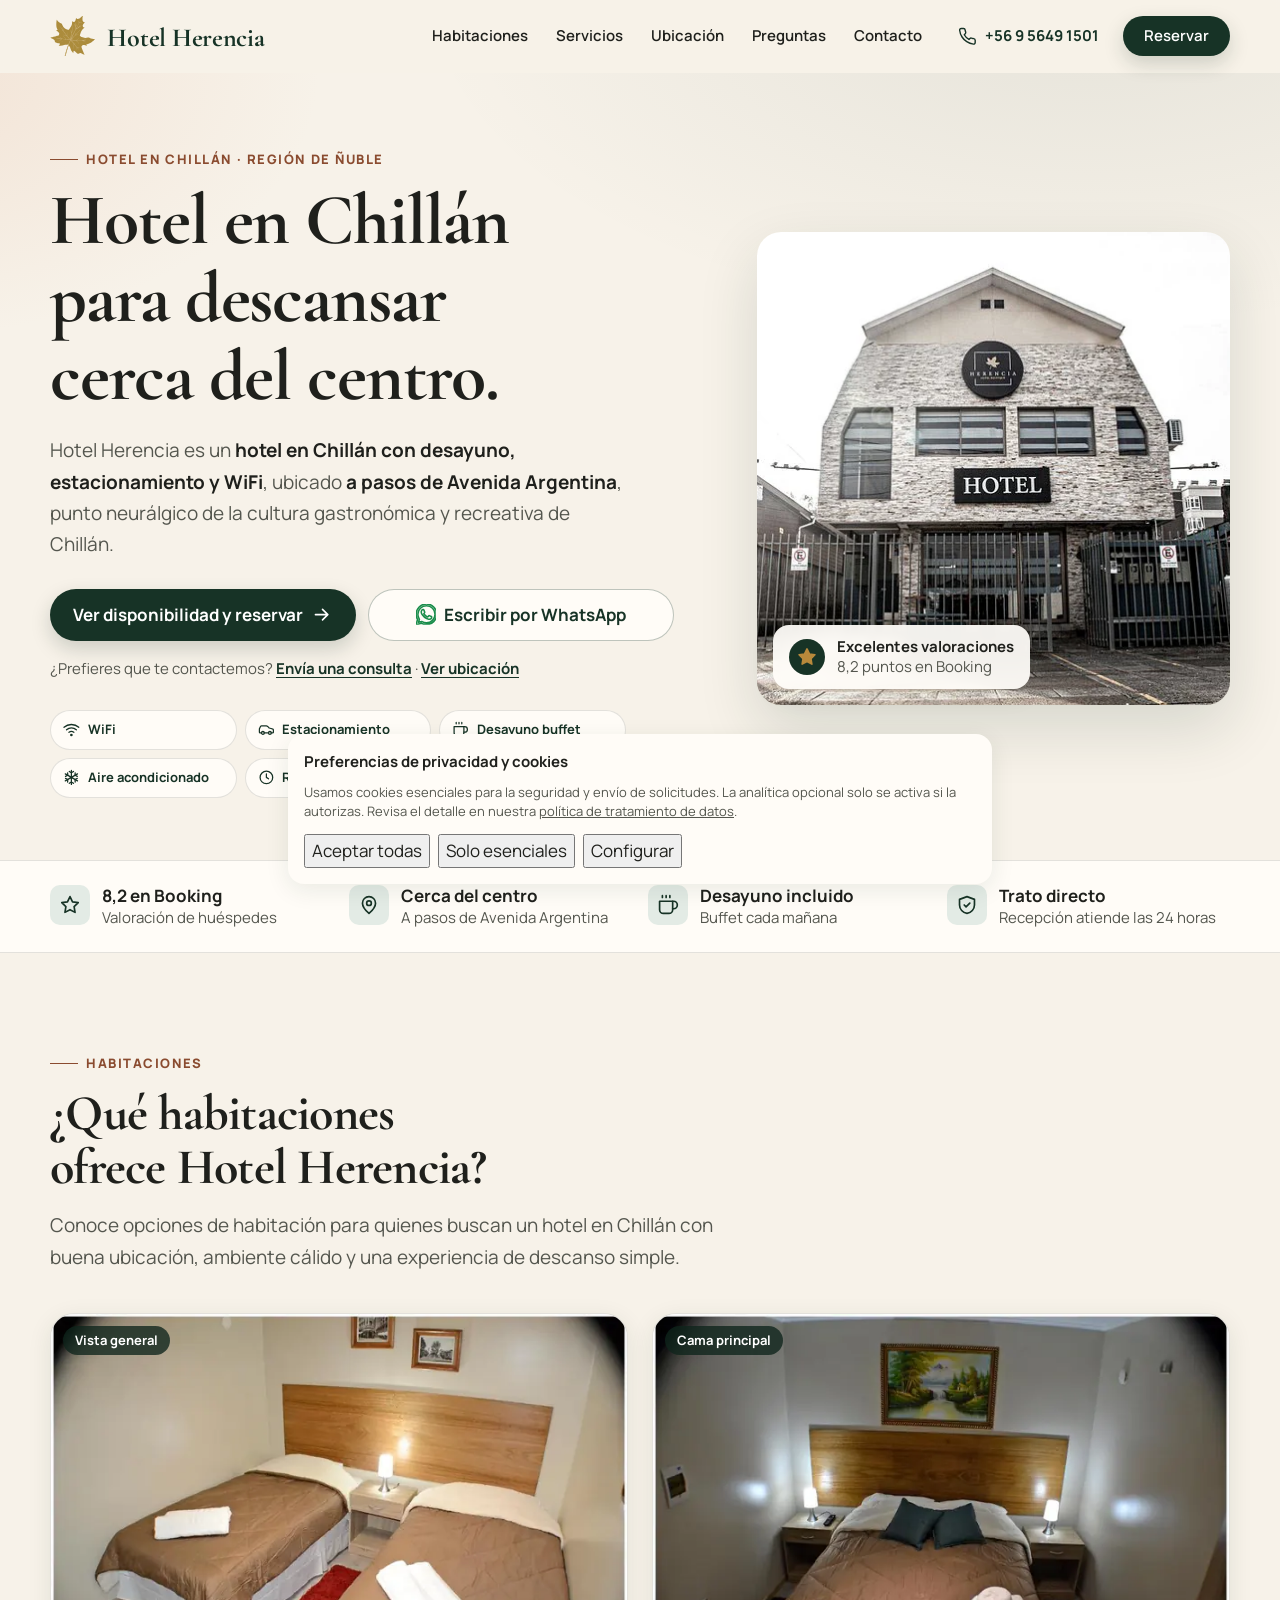
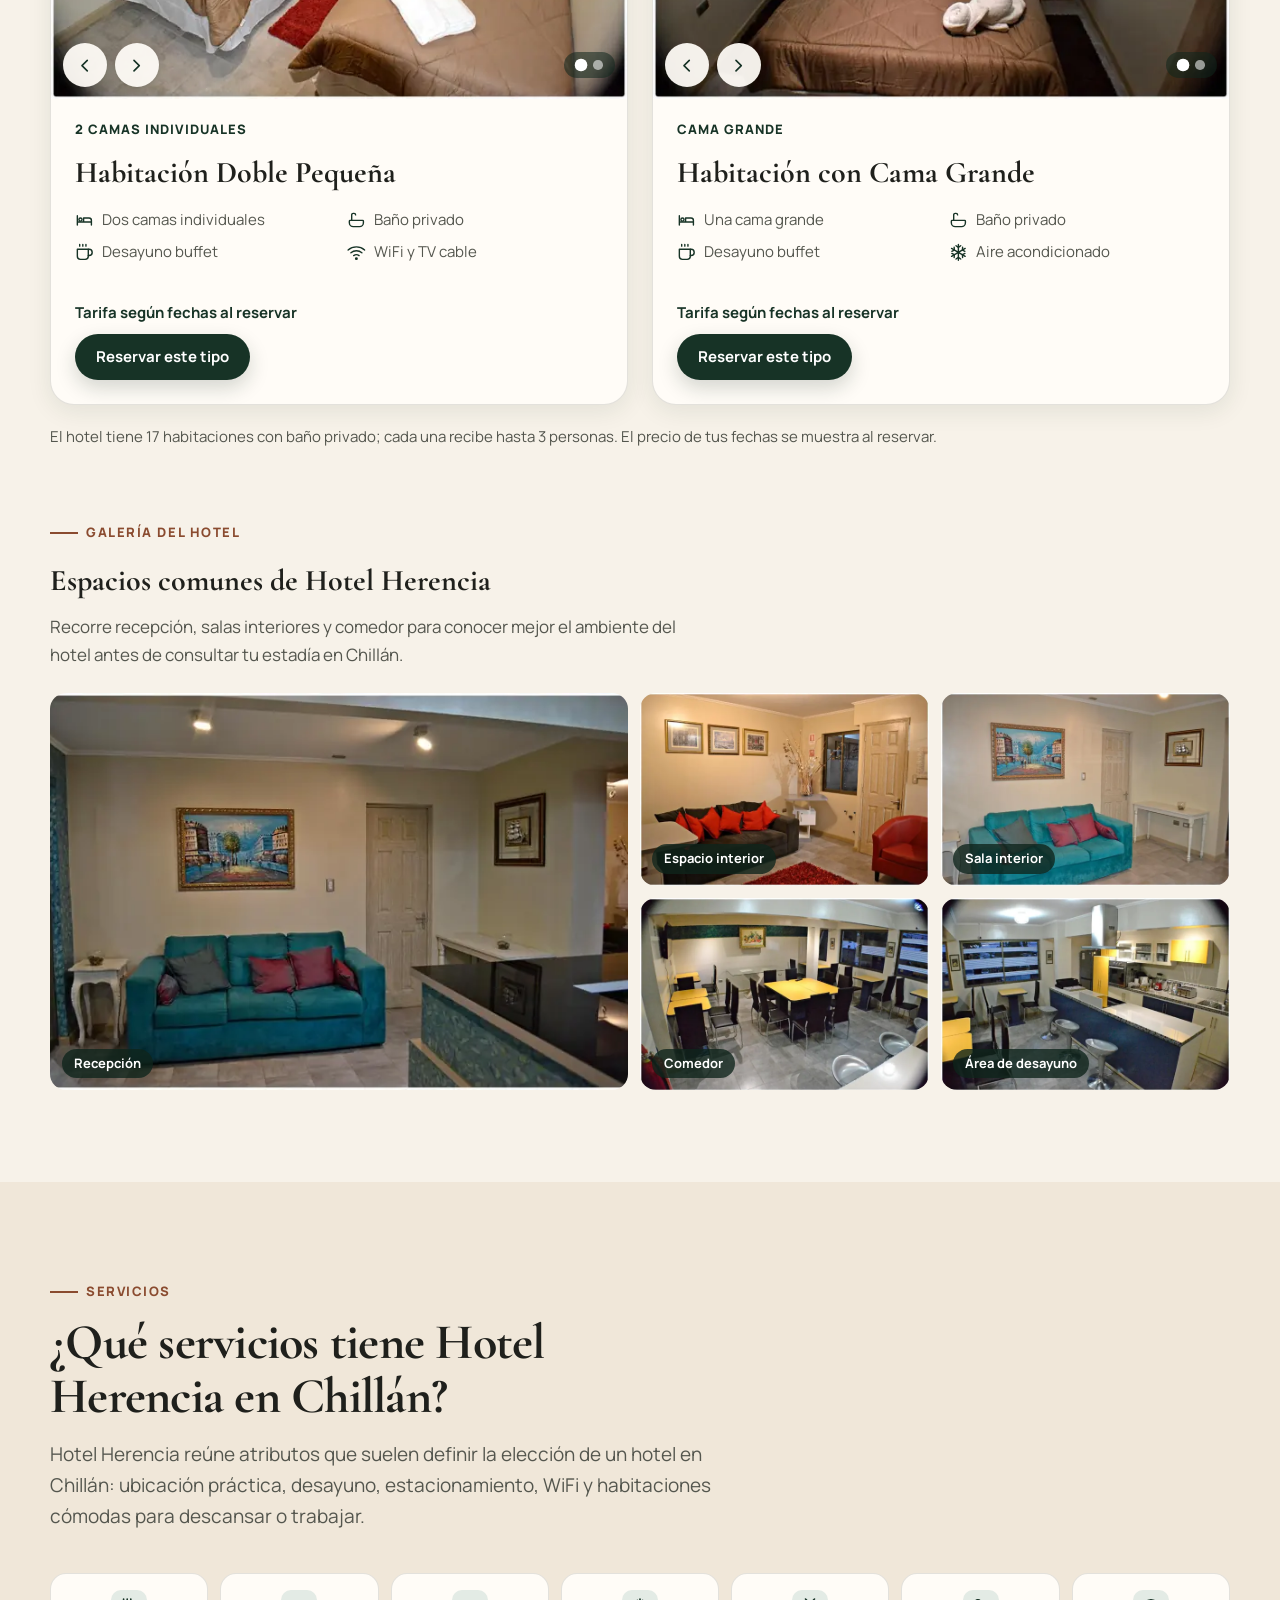
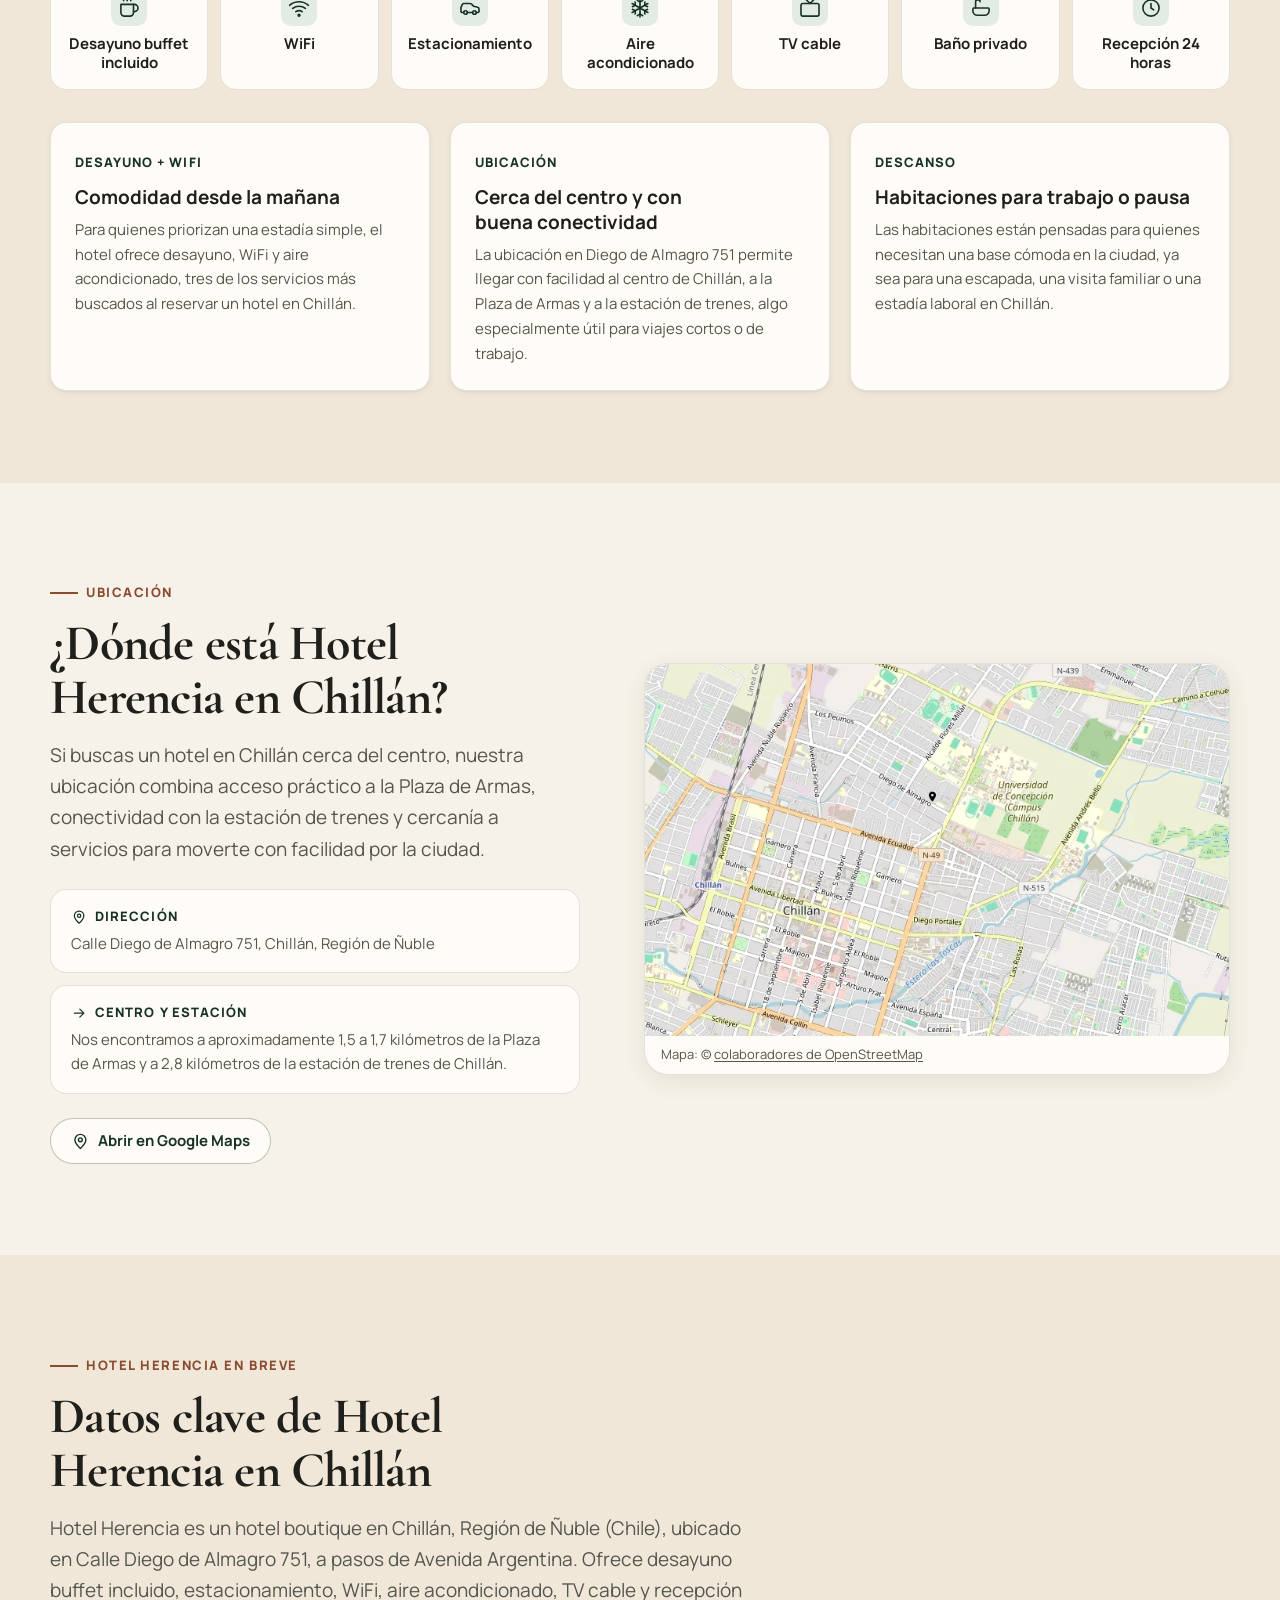
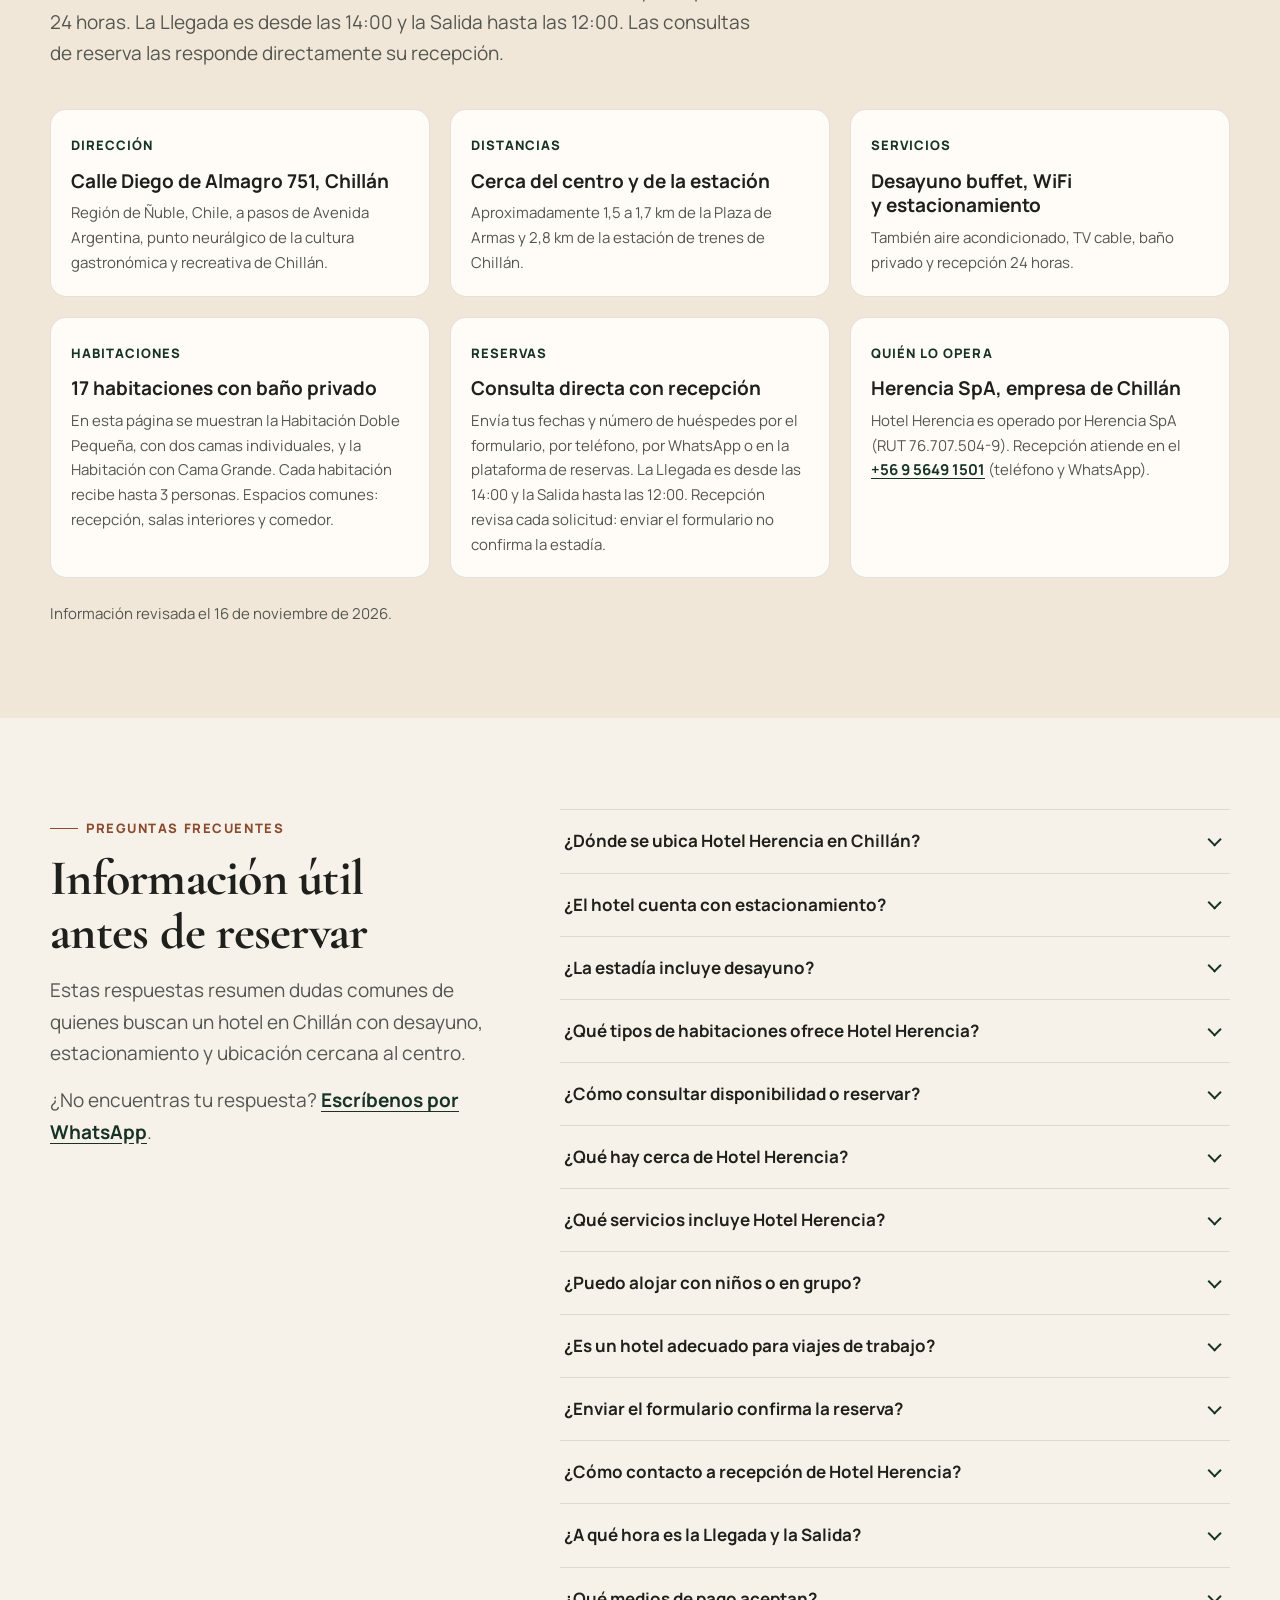
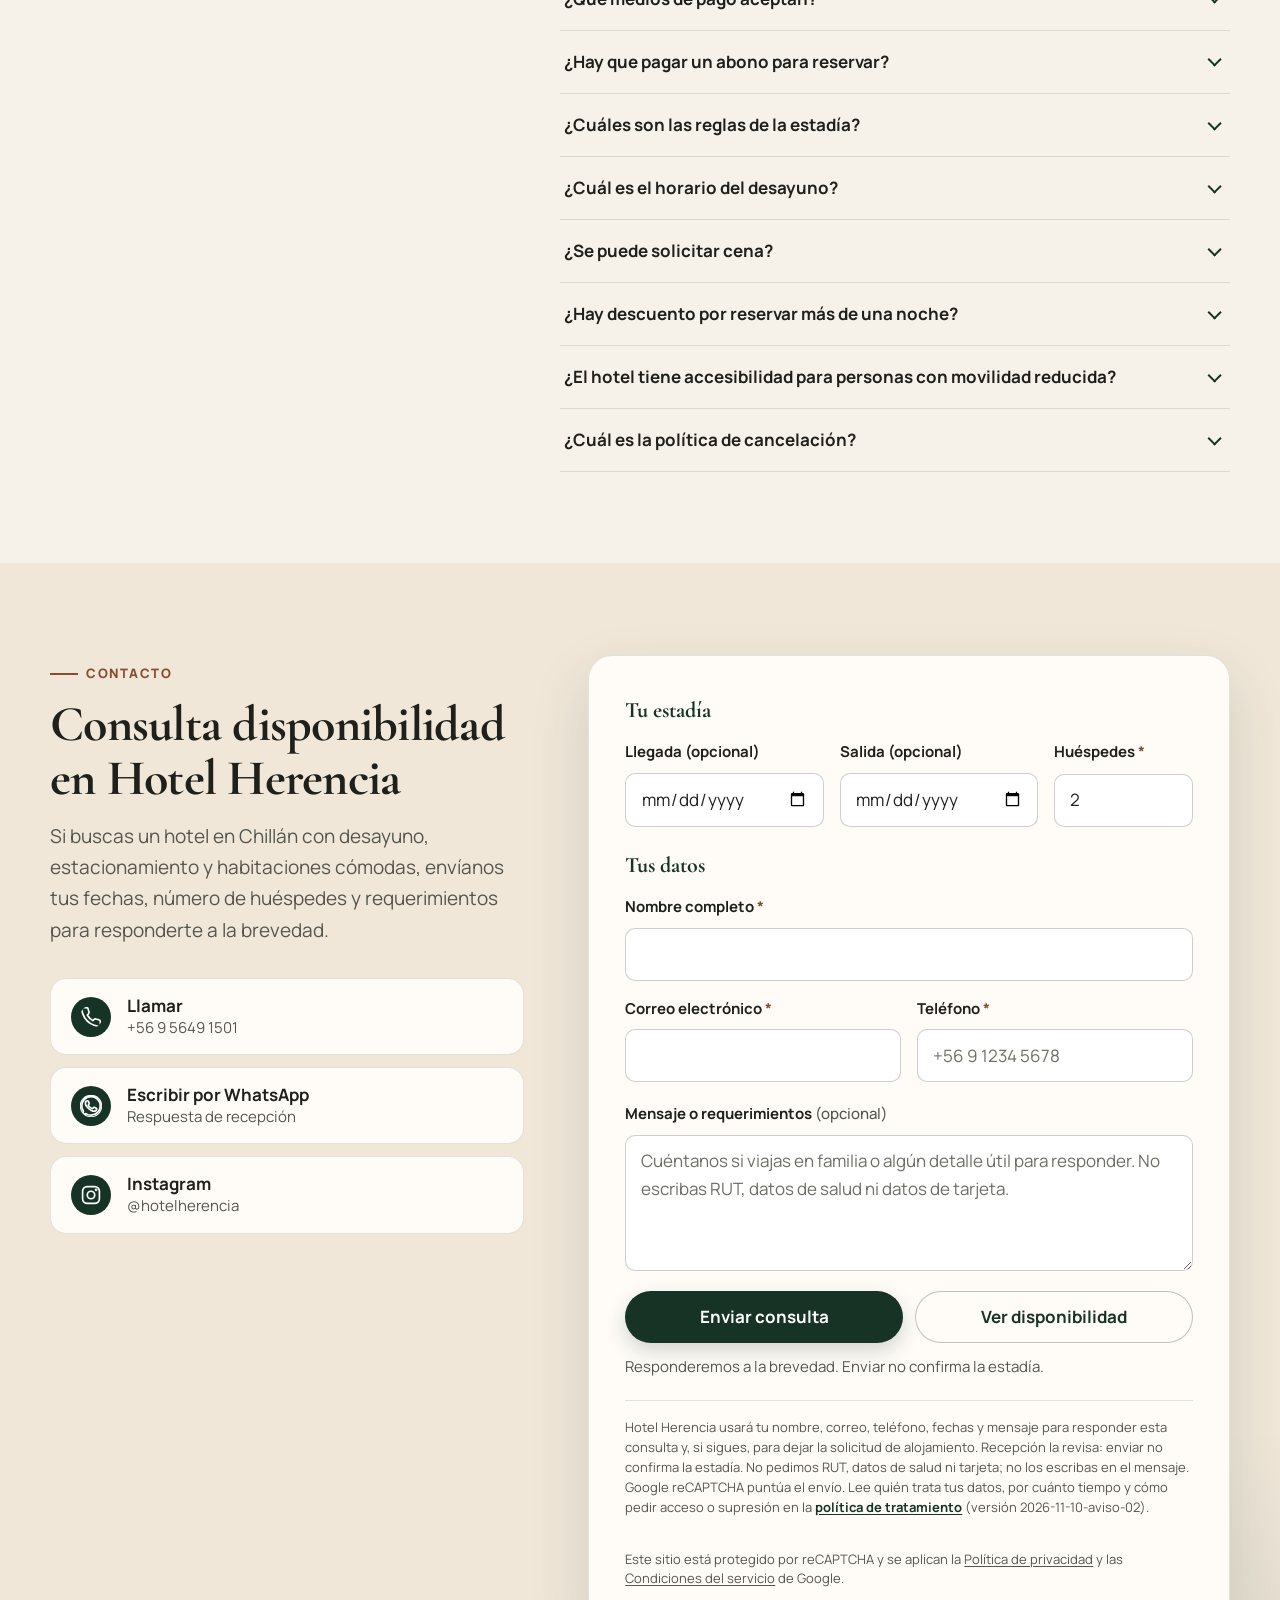
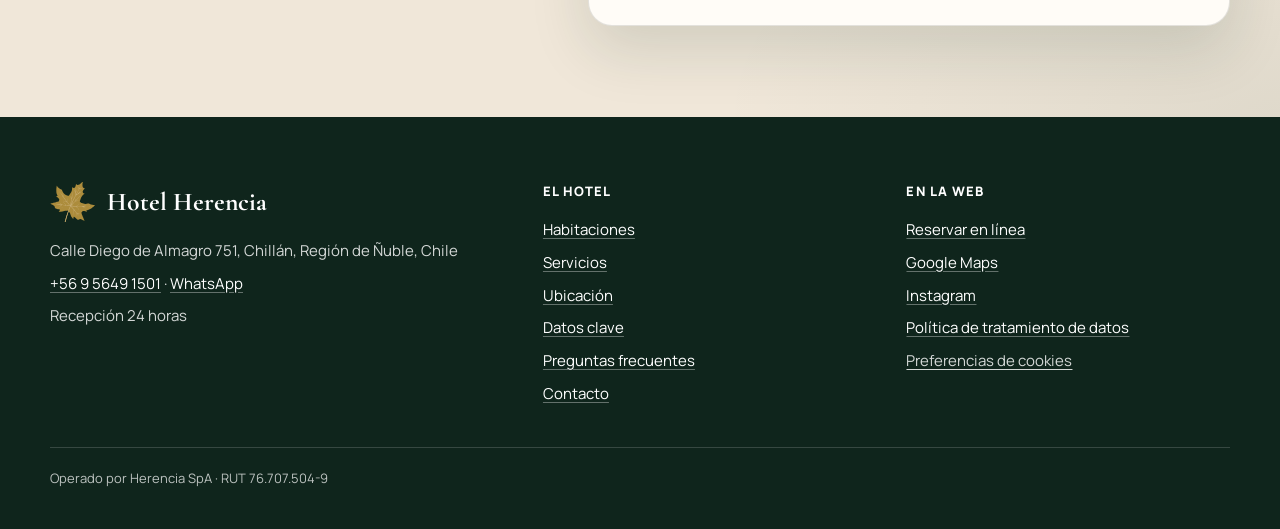
==== commit 12657bab: "feat(landing): mostrar tarifas reales desde /api/publico/tarifas (#11) Co-authored-by: Herencia Cons" ====
--- a/index.html
+++ b/index.html
@@ -659,6 +659,7 @@
                                 <li><svg class="icono" aria-hidden="true" focusable="false"><use href="#i-cafe"/></svg>Desayuno buffet</li>
                                 <li><svg class="icono" aria-hidden="true" focusable="false"><use href="#i-wifi"/></svg>WiFi y TV cable</li>
                             </ul>
+                            <p class="room-card__precio" data-precio-tipo="doble">Tarifa según fechas al reservar</p>
                             <a class="button button--primary room-card__cta" data-reservar-tipo="doble"
                                 href="https://plataforma.hotelherencia.cl/reservar?tipo=doble">Reservar este tipo</a>
                         </div>
@@ -711,6 +712,7 @@
                                 <li><svg class="icono" aria-hidden="true" focusable="false"><use href="#i-cafe"/></svg>Desayuno buffet</li>
                                 <li><svg class="icono" aria-hidden="true" focusable="false"><use href="#i-frio"/></svg>Aire acondicionado</li>
                             </ul>
+                            <p class="room-card__precio" data-precio-tipo="matrimonial">Tarifa según fechas al reservar</p>
                             <a class="button button--primary room-card__cta" data-reservar-tipo="matrimonial"
                                 href="https://plataforma.hotelherencia.cl/reservar?tipo=matrimonial">Reservar este tipo</a>
                         </div>
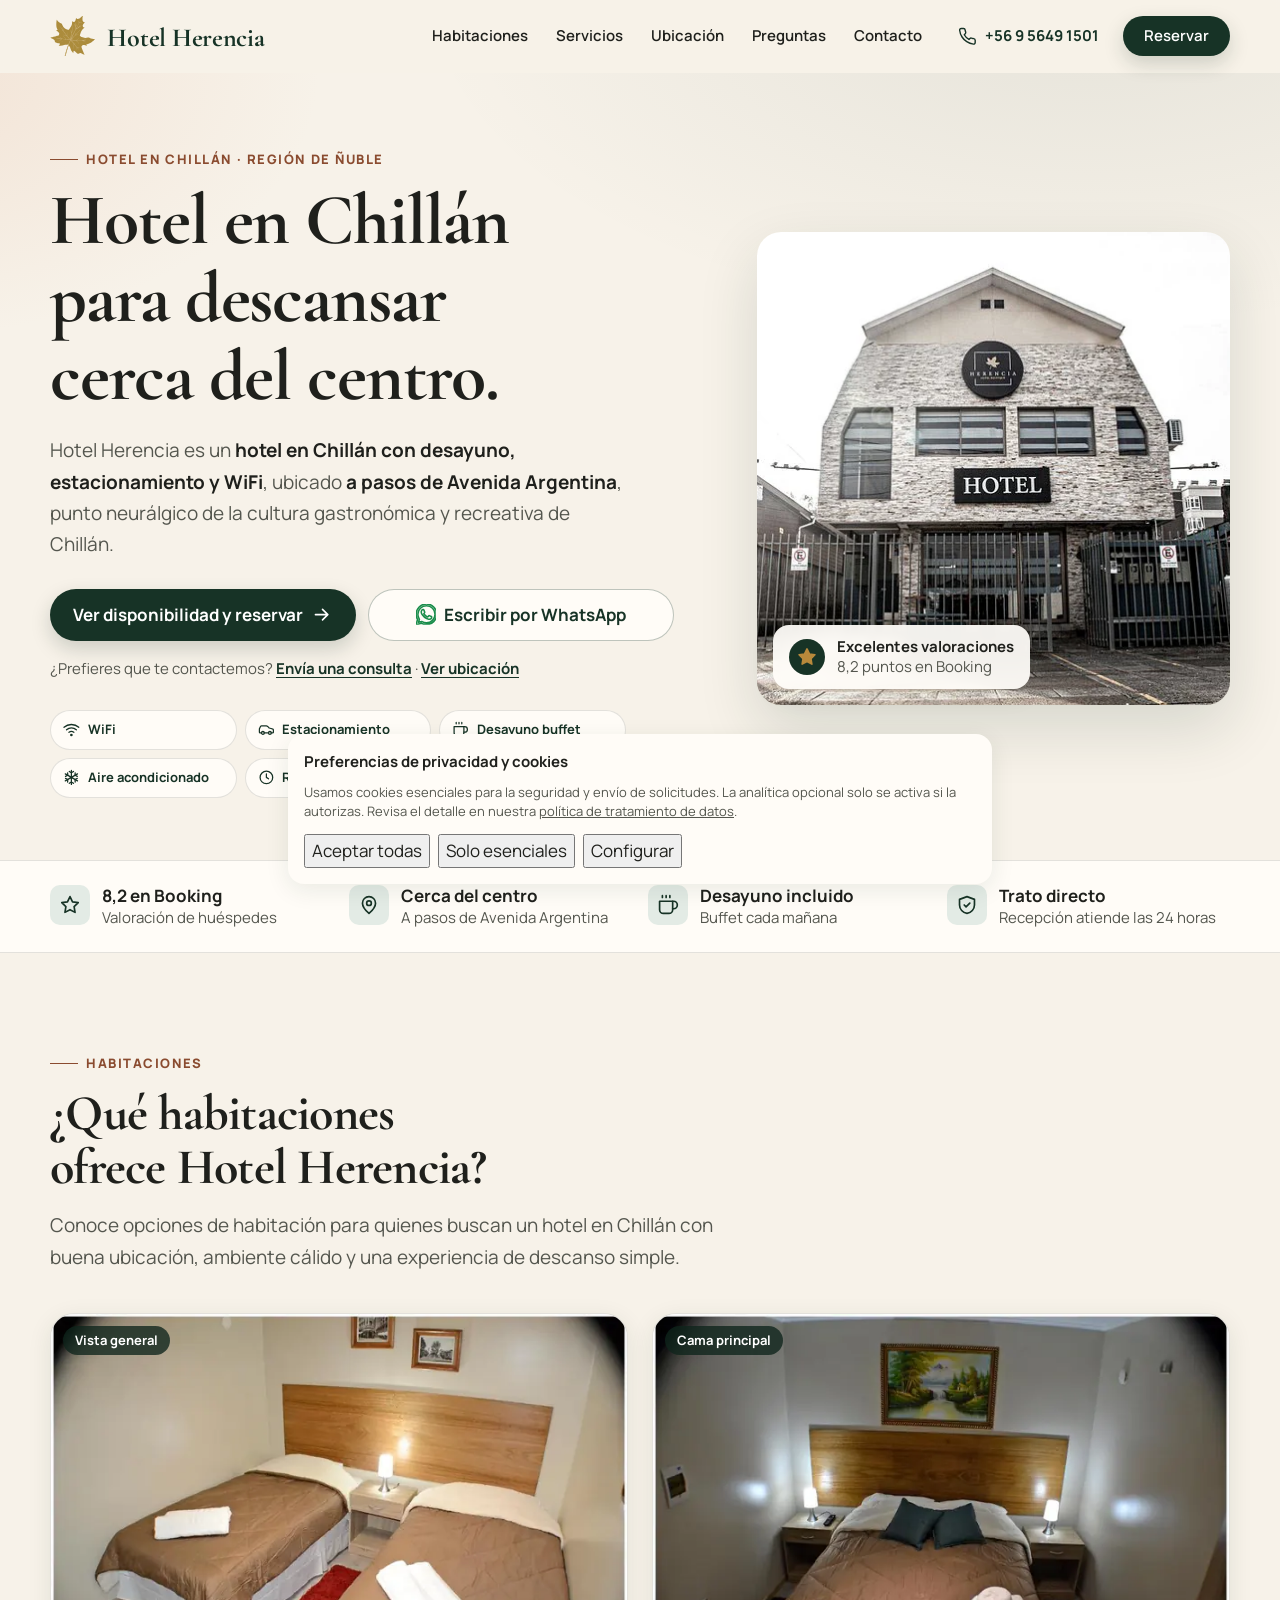
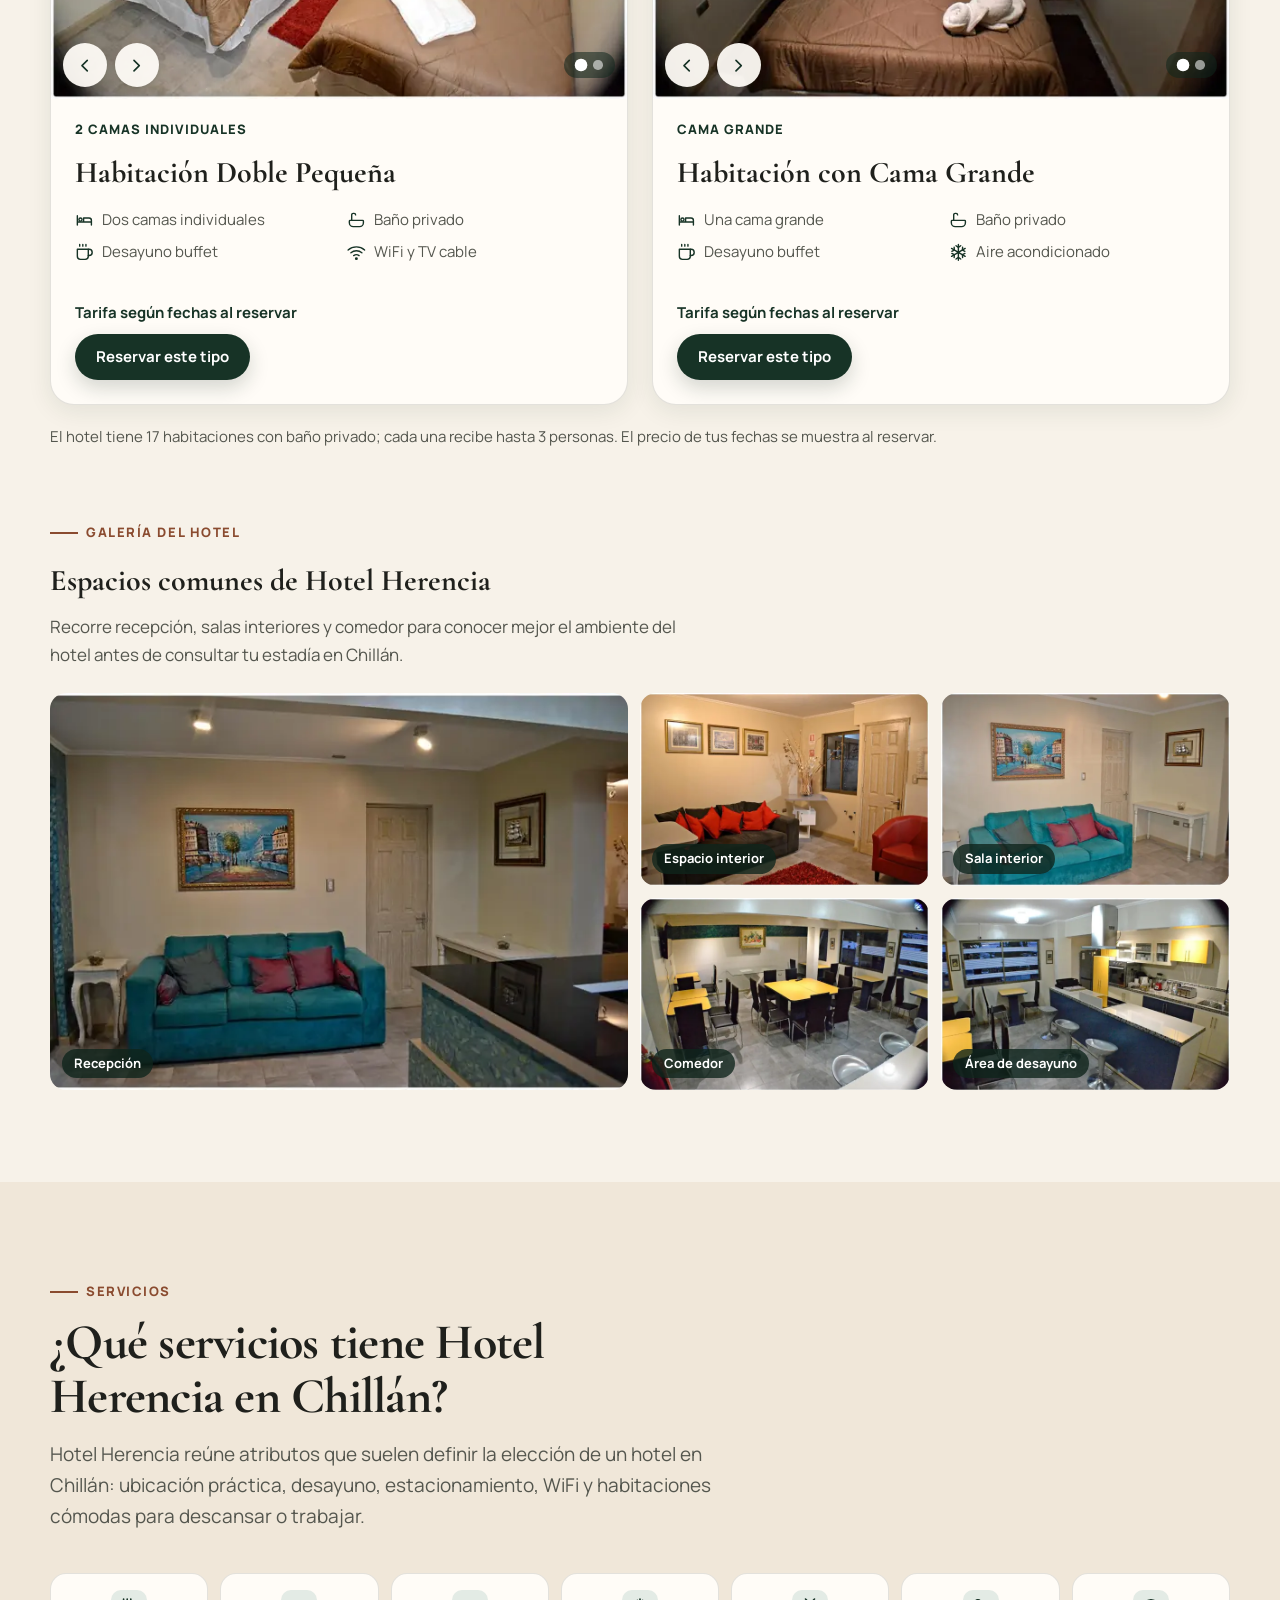
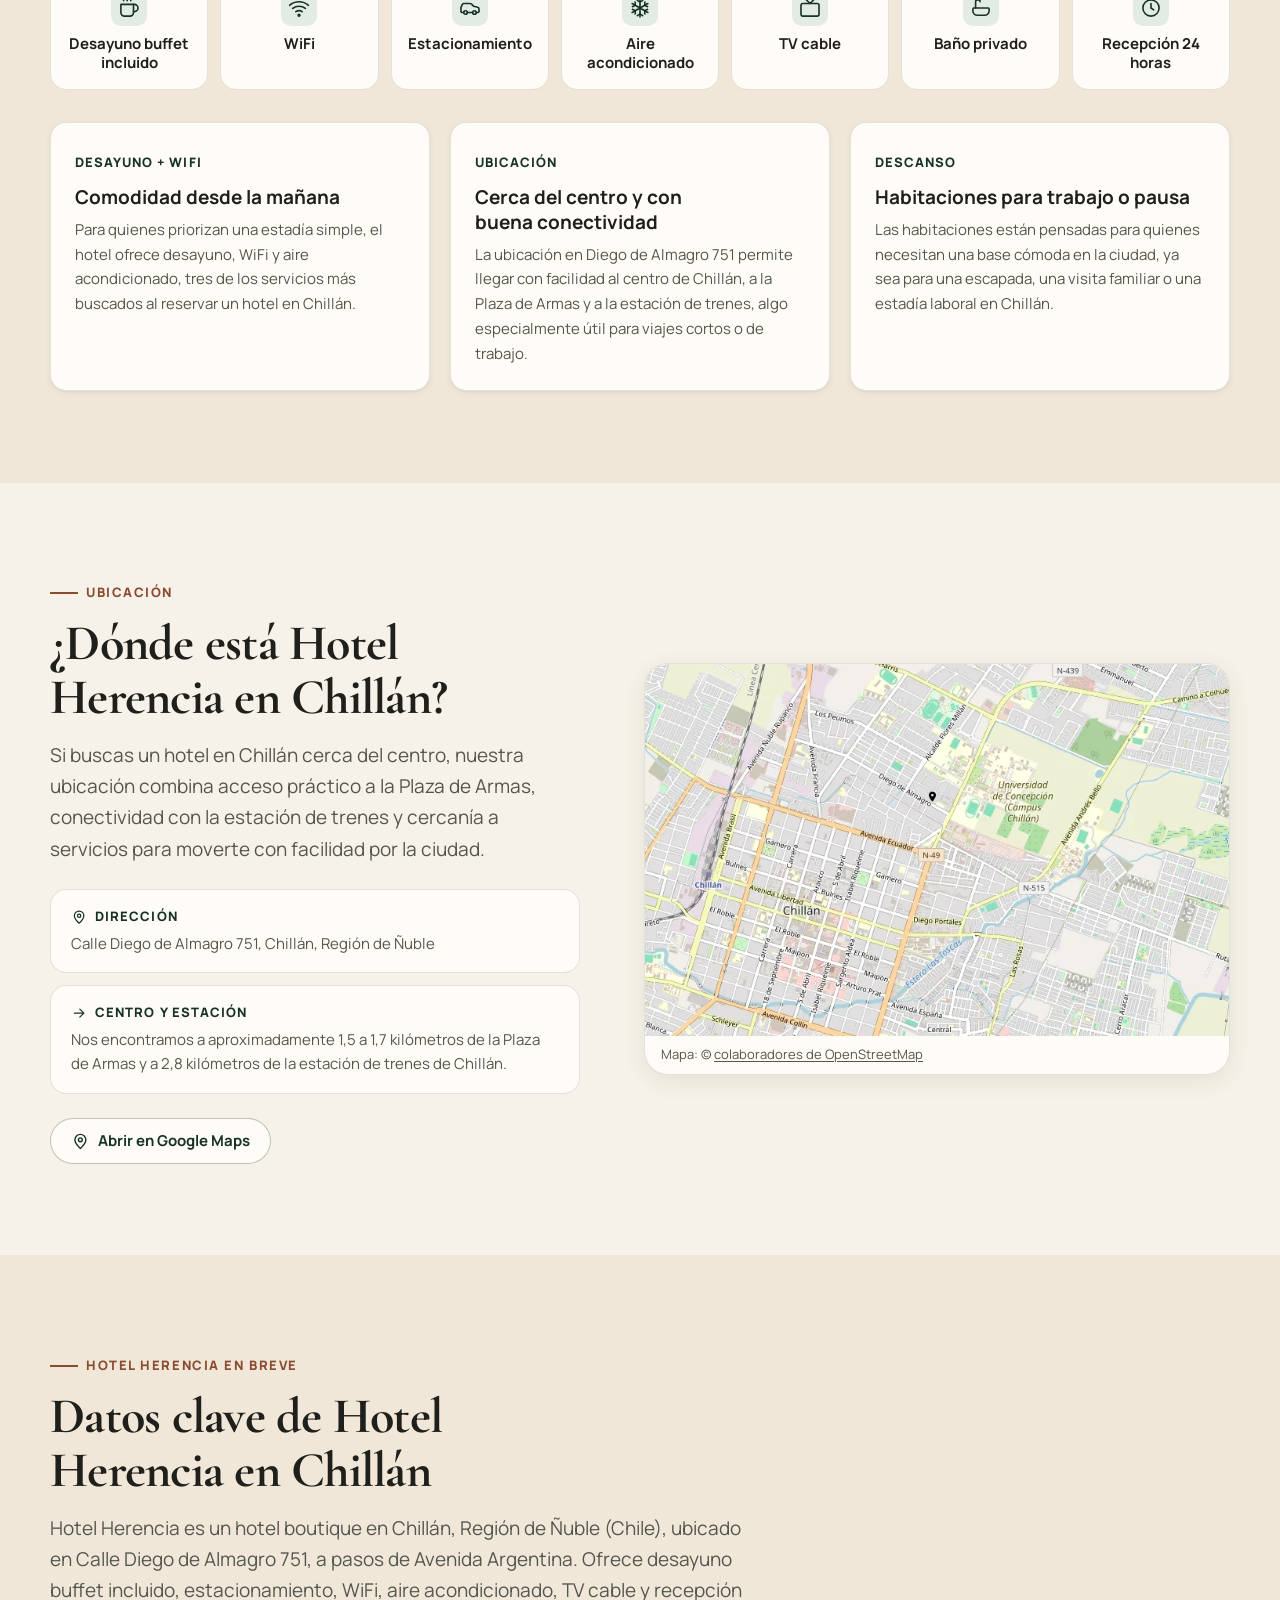
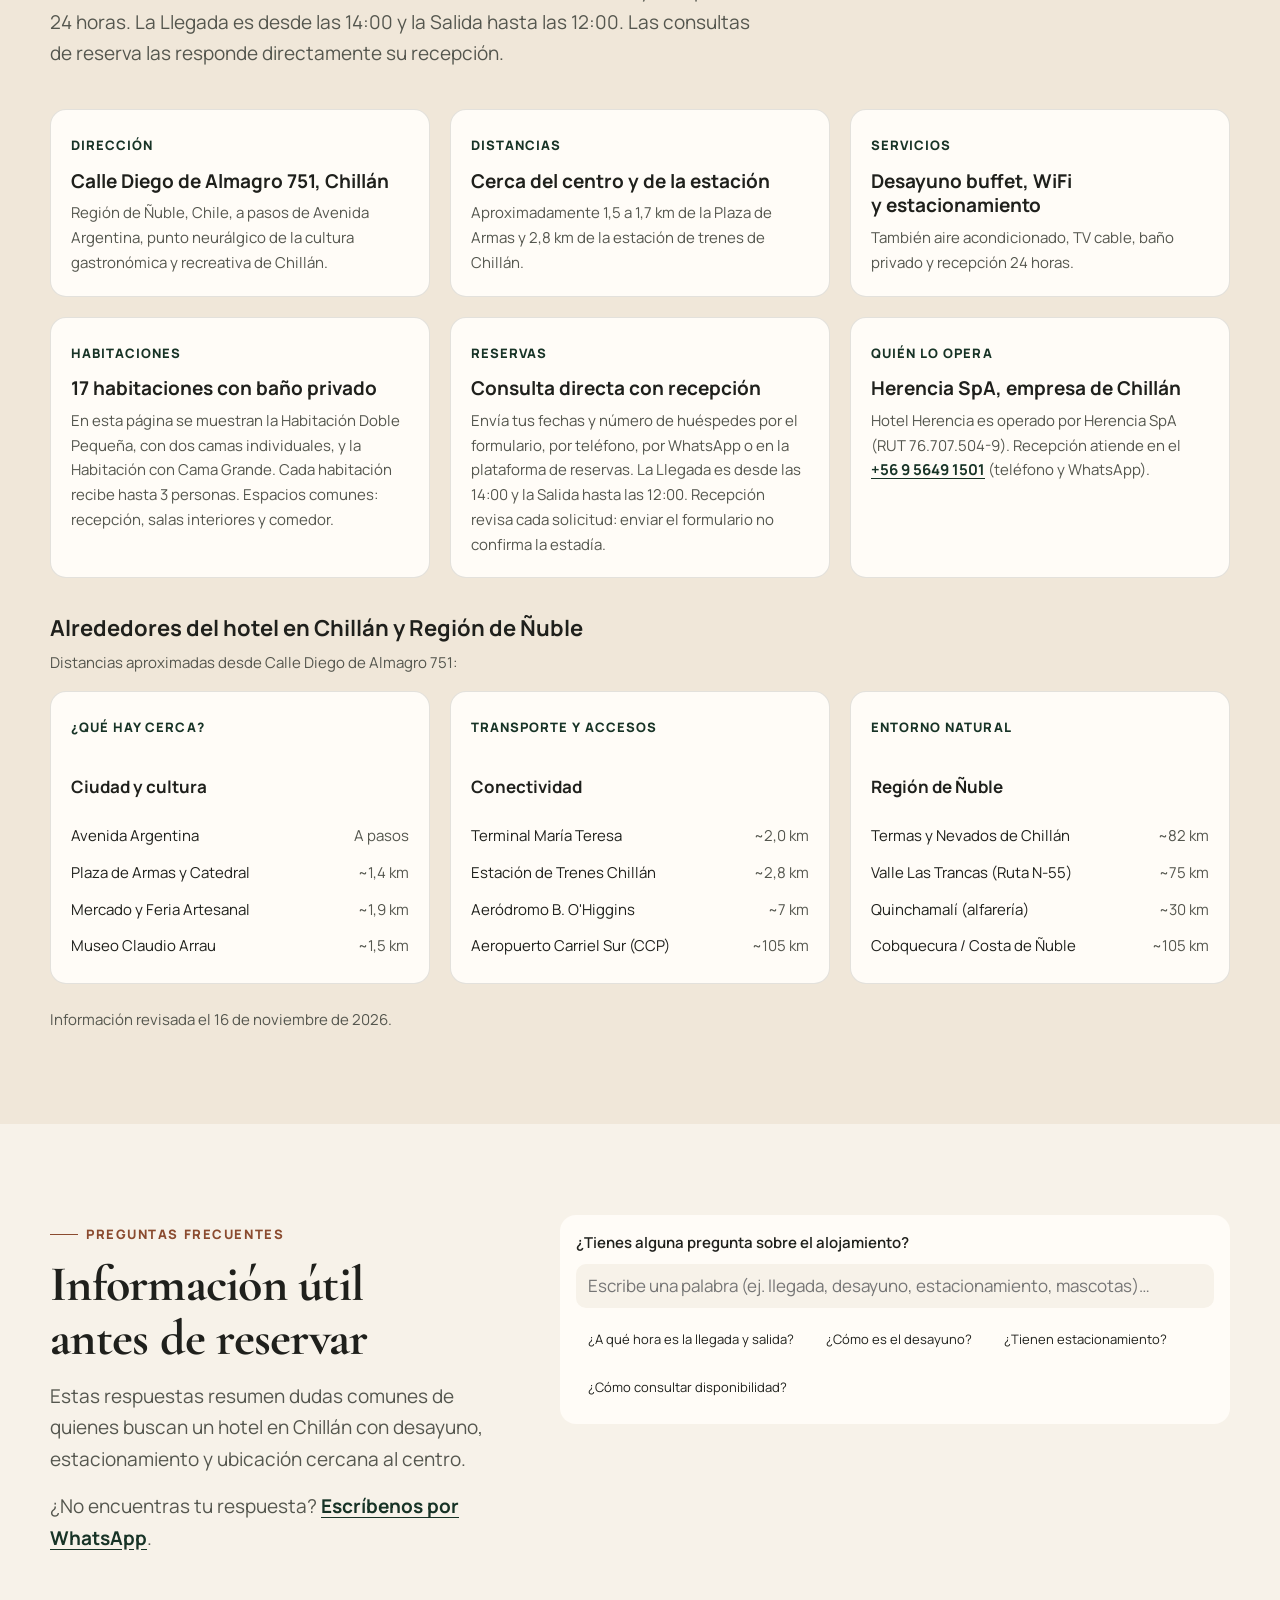
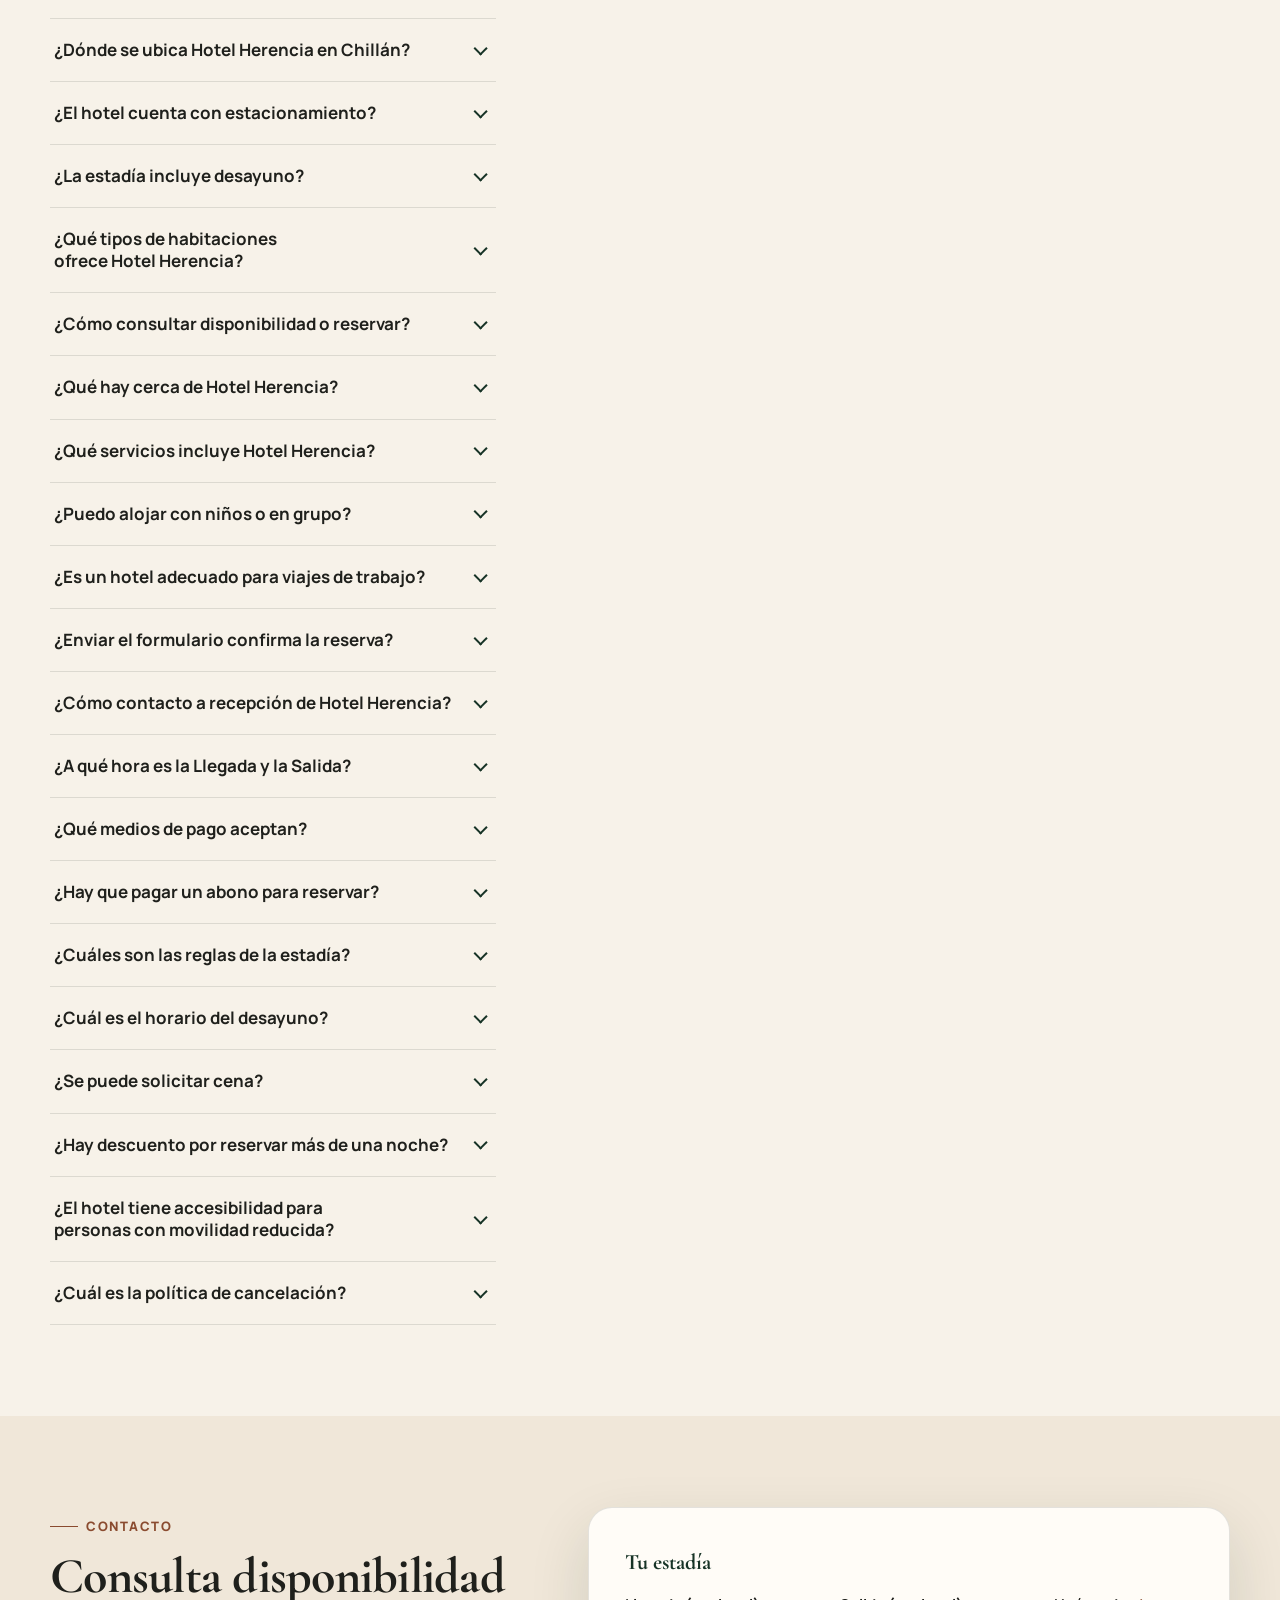
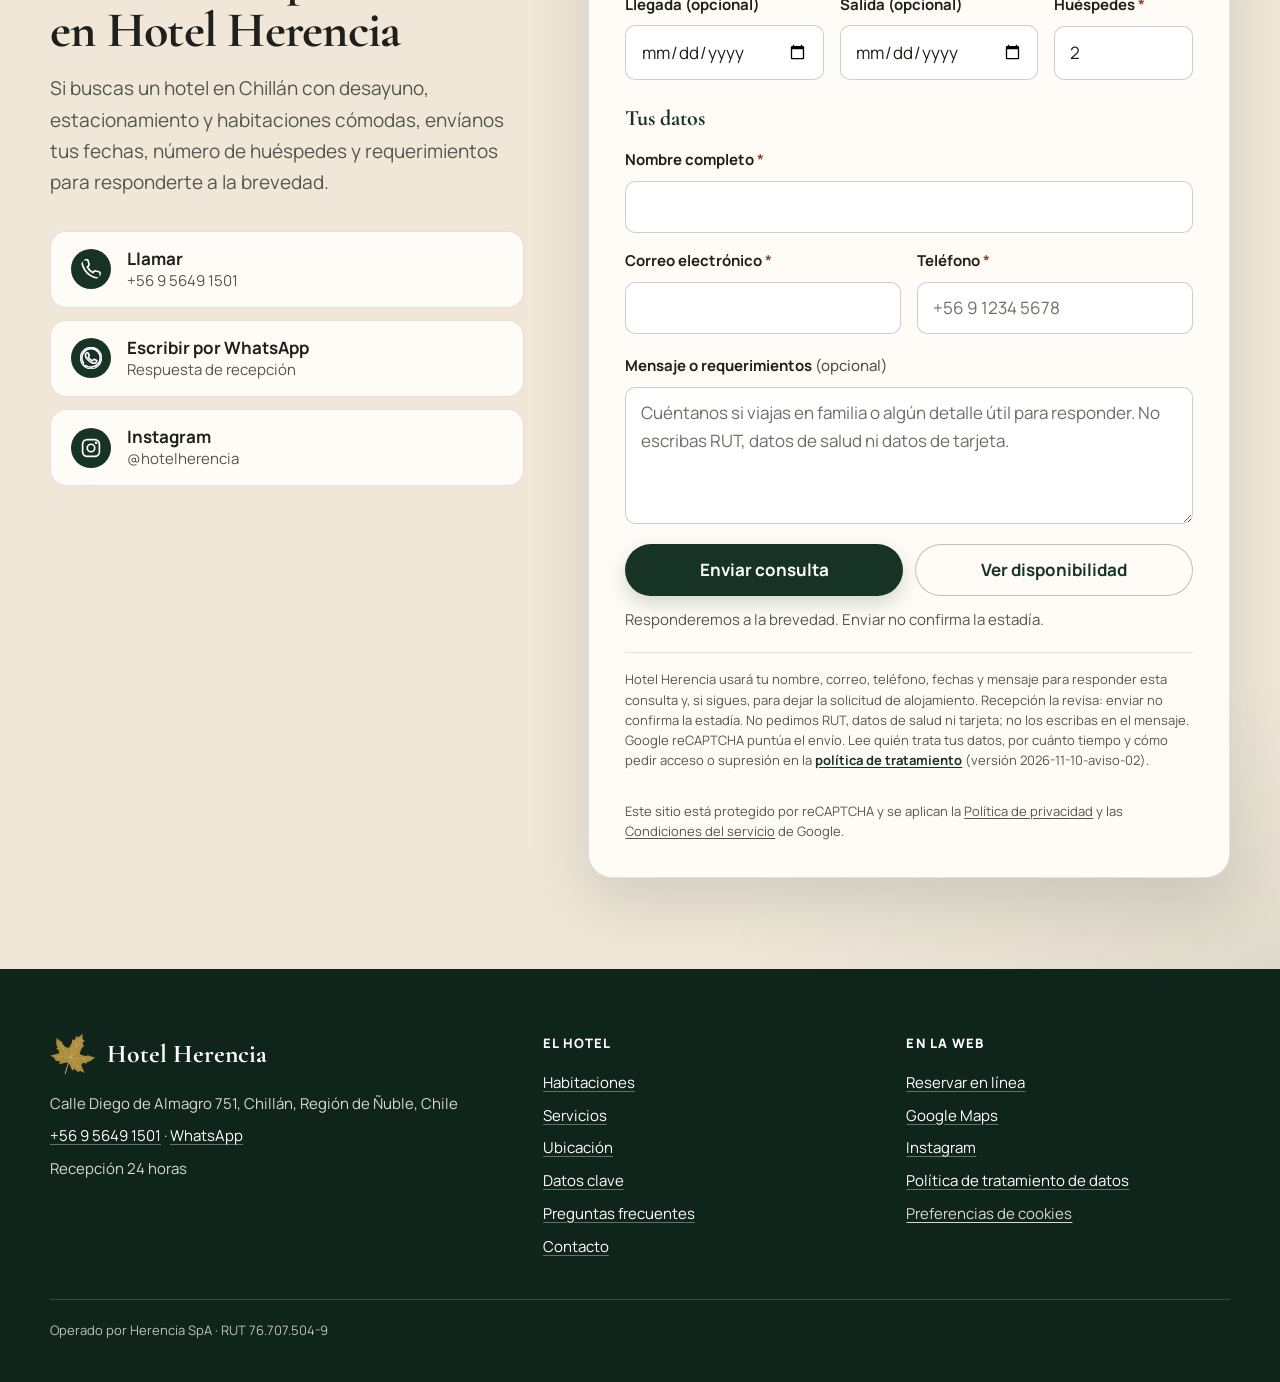
==== commit f5ea0816: "Merge pull request #10 from hotelherencia/feat/alrededores-y-preguntas-recomendadas feat(landing): a" ====
--- a/index.html
+++ b/index.html
@@ -936,6 +936,43 @@
                     </article>
                 </div>
 
+                <div class="alrededores" id="alrededores" data-reveal>
+                    <h3 class="alrededores__titulo">Alrededores del hotel en Chillán y Región de Ñuble</h3>
+                    <p class="alrededores__sub">Distancias aproximadas desde Calle Diego de Almagro 751:</p>
+                    <div class="card-grid card-grid--3 card-grid--compacta">
+                        <article class="card">
+                            <p class="kicker">¿Qué hay cerca?</p>
+                            <h4>Ciudad y cultura</h4>
+                            <ul class="alrededores-lista">
+                                <li><span>Avenida Argentina</span> <span>A pasos</span></li>
+                                <li><span>Plaza de Armas y Catedral</span> <span>~1,4 km</span></li>
+                                <li><span>Mercado y Feria Artesanal</span> <span>~1,9 km</span></li>
+                                <li><span>Museo Claudio Arrau</span> <span>~1,5 km</span></li>
+                            </ul>
+                        </article>
+                        <article class="card">
+                            <p class="kicker">Transporte y accesos</p>
+                            <h4>Conectividad</h4>
+                            <ul class="alrededores-lista">
+                                <li><span>Terminal María Teresa</span> <span>~2,0 km</span></li>
+                                <li><span>Estación de Trenes Chillán</span> <span>~2,8 km</span></li>
+                                <li><span>Aeródromo B. O'Higgins</span> <span>~7 km</span></li>
+                                <li><span>Aeropuerto Carriel Sur (CCP)</span> <span>~105 km</span></li>
+                            </ul>
+                        </article>
+                        <article class="card">
+                            <p class="kicker">Entorno natural</p>
+                            <h4>Región de Ñuble</h4>
+                            <ul class="alrededores-lista">
+                                <li><span>Termas y Nevados de Chillán</span> <span>~82 km</span></li>
+                                <li><span>Valle Las Trancas (Ruta N-55)</span> <span>~75 km</span></li>
+                                <li><span>Quinchamalí (alfarería)</span> <span>~30 km</span></li>
+                                <li><span>Cobquecura / Costa de Ñuble</span> <span>~105 km</span></li>
+                            </ul>
+                        </article>
+                    </div>
+                </div>
+
                 <p class="section-updated">Información revisada el <time datetime="2026-11-16">16 de noviembre de 2026</time>.</p>
             </div>
         </section>
@@ -950,6 +987,23 @@
                         estacionamiento y ubicación cercana al centro.
                     </p>
                     <p class="faq__ayuda">¿No encuentras tu respuesta? <a href="https://wa.me/56956491501?text=Hola%2C%20tengo%20una%20consulta%20sobre%20Hotel%20Herencia." target="_blank" rel="noopener noreferrer">Escríbenos por WhatsApp</a>.</p>
+                </div>
+
+                <div class="faq__asistente" data-reveal>
+                    <label class="faq__buscar-label" for="faq-buscar">¿Tienes alguna pregunta sobre el alojamiento?</label>
+                    <input
+                        id="faq-buscar"
+                        class="faq__buscar-input"
+                        type="search"
+                        placeholder="Escribe una palabra (ej. llegada, desayuno, estacionamiento, mascotas)…"
+                        autocomplete="off"
+                    >
+                    <div class="faq__chips" role="group" aria-label="Preguntas recomendadas">
+                        <button type="button" class="faq__chip" data-faq-chip="llegada">¿A qué hora es la llegada y salida?</button>
+                        <button type="button" class="faq__chip" data-faq-chip="desayuno">¿Cómo es el desayuno?</button>
+                        <button type="button" class="faq__chip" data-faq-chip="estacionamiento">¿Tienen estacionamiento?</button>
+                        <button type="button" class="faq__chip" data-faq-chip="reservar">¿Cómo consultar disponibilidad?</button>
+                    </div>
                 </div>
 
                 <div class="faq__lista">
--- a/assets/css/styles.css
+++ b/assets/css/styles.css
@@ -1928,3 +1928,91 @@
     font-weight: 700;
     color: var(--color-brand);
 }
+
+/* ---------- Alrededores y FAQ interactivo ---------- */
+.alrededores {
+    margin-top: var(--space-8);
+}
+
+.alrededores__titulo {
+    margin: 0 0 var(--space-1);
+    font-size: var(--text-xl);
+}
+
+.alrededores__sub {
+    margin: 0 0 var(--space-4);
+    color: var(--color-ink-muted);
+    font-size: var(--text-sm);
+}
+
+.alrededores-lista {
+    list-style: none;
+    margin: var(--space-3) 0 0;
+    padding: 0;
+    display: grid;
+    gap: var(--space-2);
+    font-size: var(--text-sm);
+}
+
+.alrededores-lista li {
+    display: flex;
+    justify-content: space-between;
+    gap: var(--space-3);
+    border-bottom: 1px solid var(--color-border);
+    padding-bottom: var(--space-1);
+}
+
+.alrededores-lista li span:last-child {
+    color: var(--color-ink-muted);
+    white-space: nowrap;
+}
+
+.faq__asistente {
+    margin-bottom: var(--space-5);
+    padding: var(--space-4);
+    background: var(--color-surface);
+    border: 1px solid var(--color-border);
+    border-radius: var(--radius-md);
+}
+
+.faq__buscar-label {
+    display: block;
+    font-weight: 600;
+    font-size: var(--text-sm);
+    margin-bottom: var(--space-2);
+}
+
+.faq__buscar-input {
+    width: 100%;
+    min-height: 2.75rem;
+    padding: var(--space-2) var(--space-3);
+    border: 1px solid var(--color-border);
+    border-radius: var(--radius-sm);
+    font: inherit;
+    color: var(--color-ink);
+    background: var(--color-bg, #ffffff);
+}
+
+.faq__chips {
+    display: flex;
+    flex-wrap: wrap;
+    gap: var(--space-2);
+    margin-top: var(--space-3);
+}
+
+.faq__chip {
+    min-height: 2.5rem;
+    padding: var(--space-1) var(--space-3);
+    border: 1px solid var(--color-border);
+    border-radius: 999px;
+    background: transparent;
+    color: var(--color-ink);
+    font: inherit;
+    font-size: var(--text-xs);
+    cursor: pointer;
+}
+
+.faq__chip:hover,
+.faq__chip:focus-visible {
+    border-color: var(--color-brand);
+}
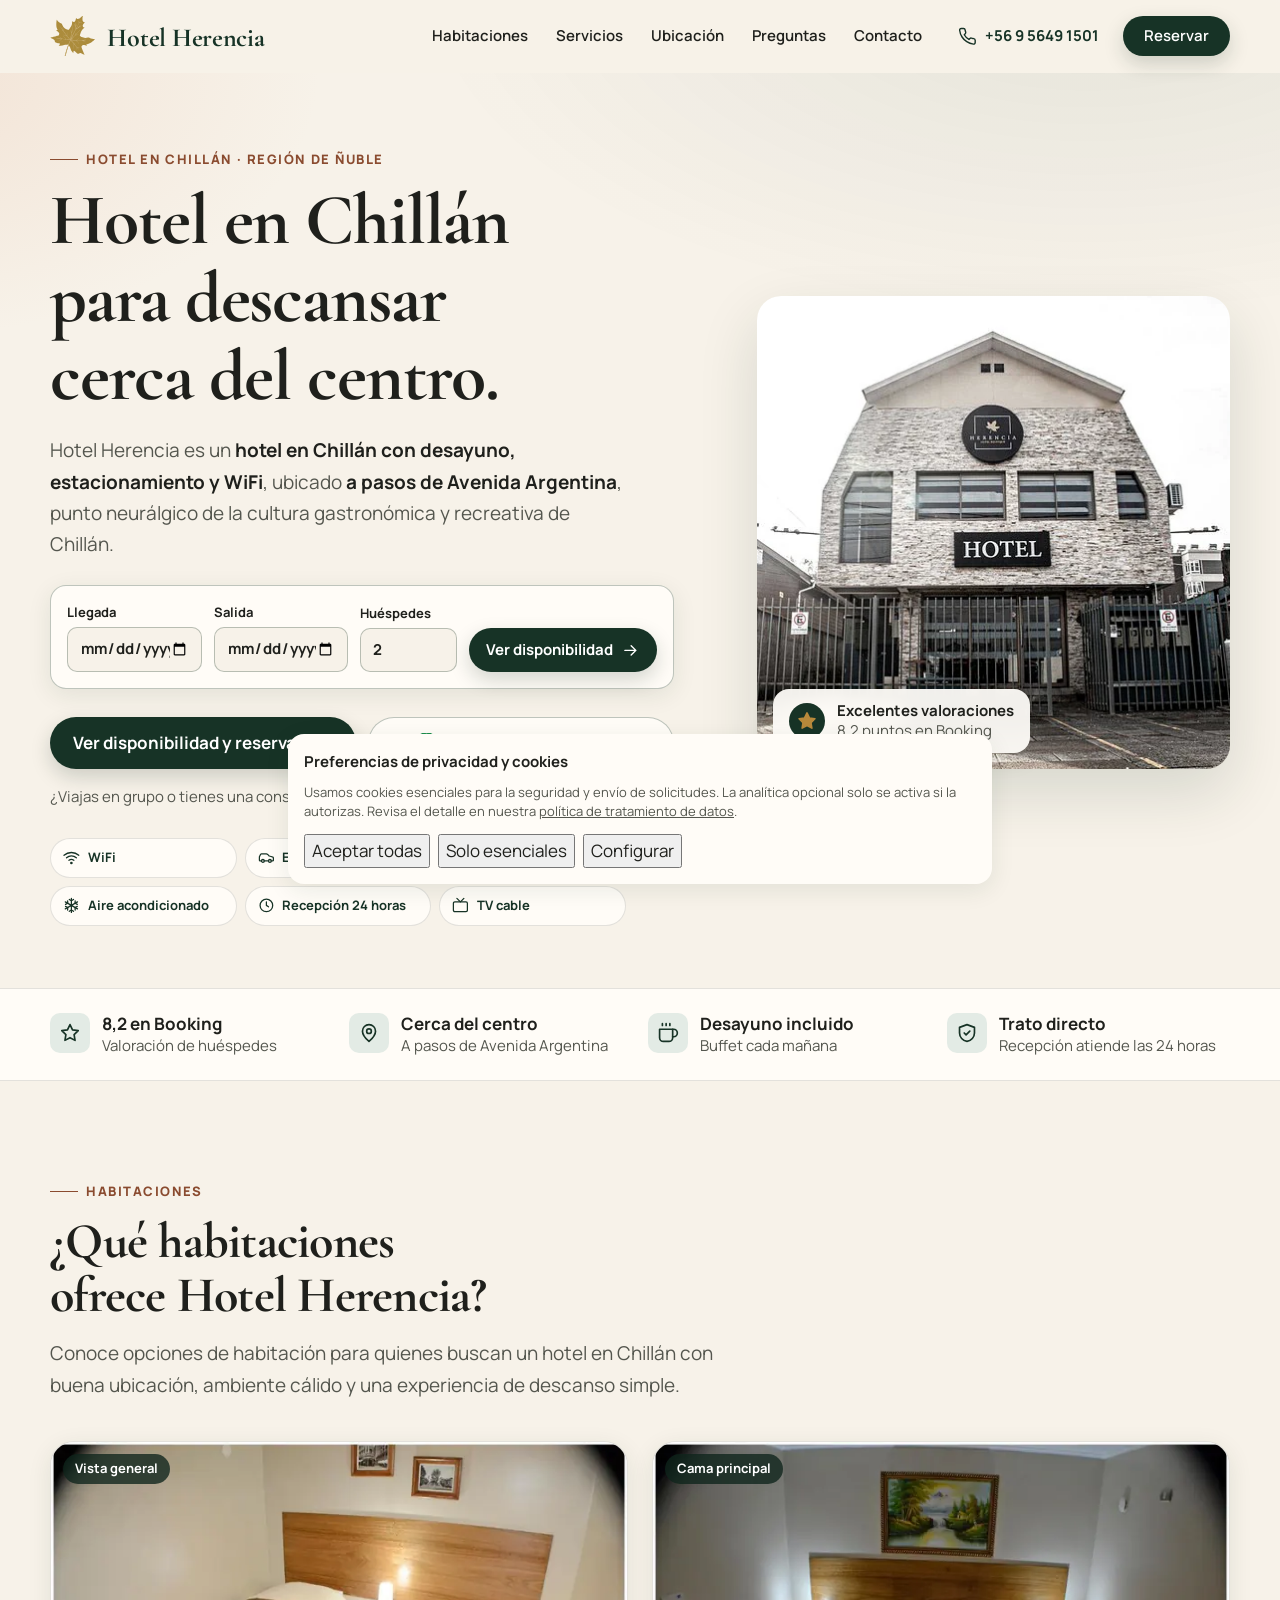
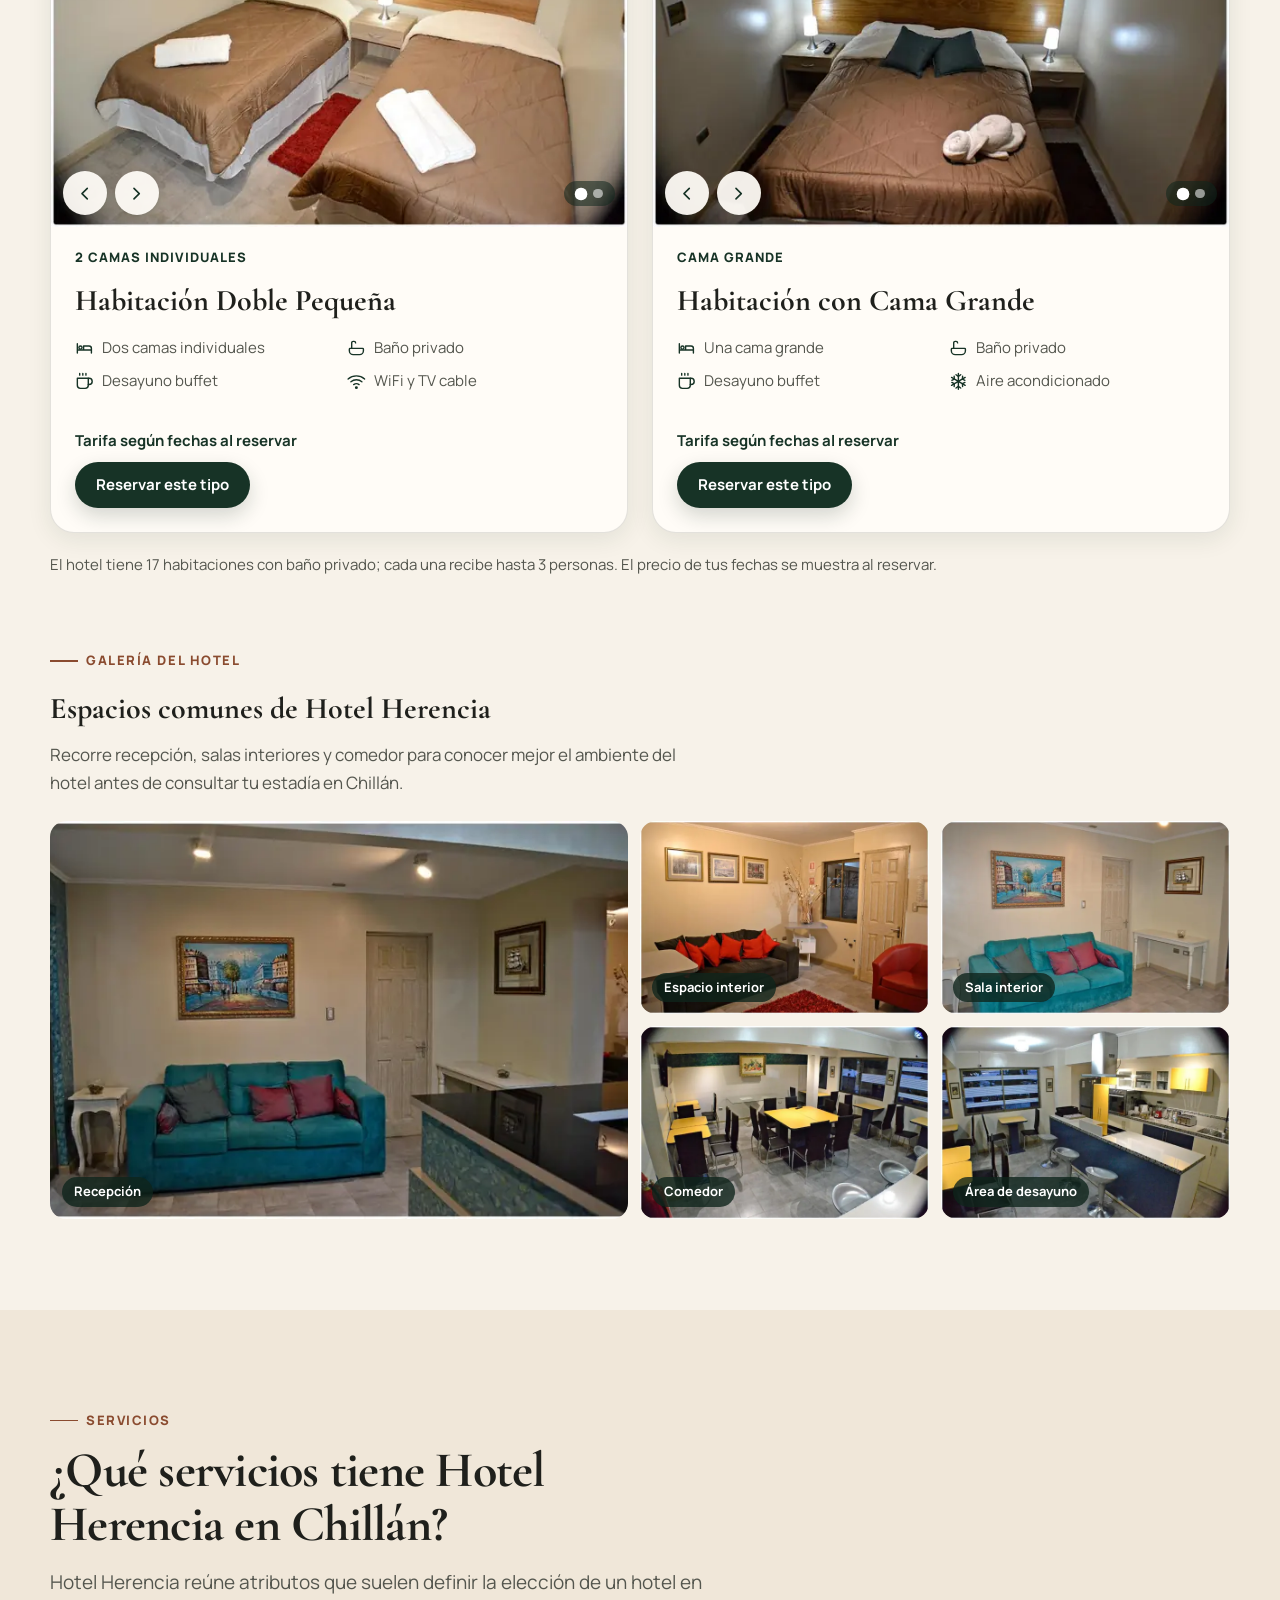
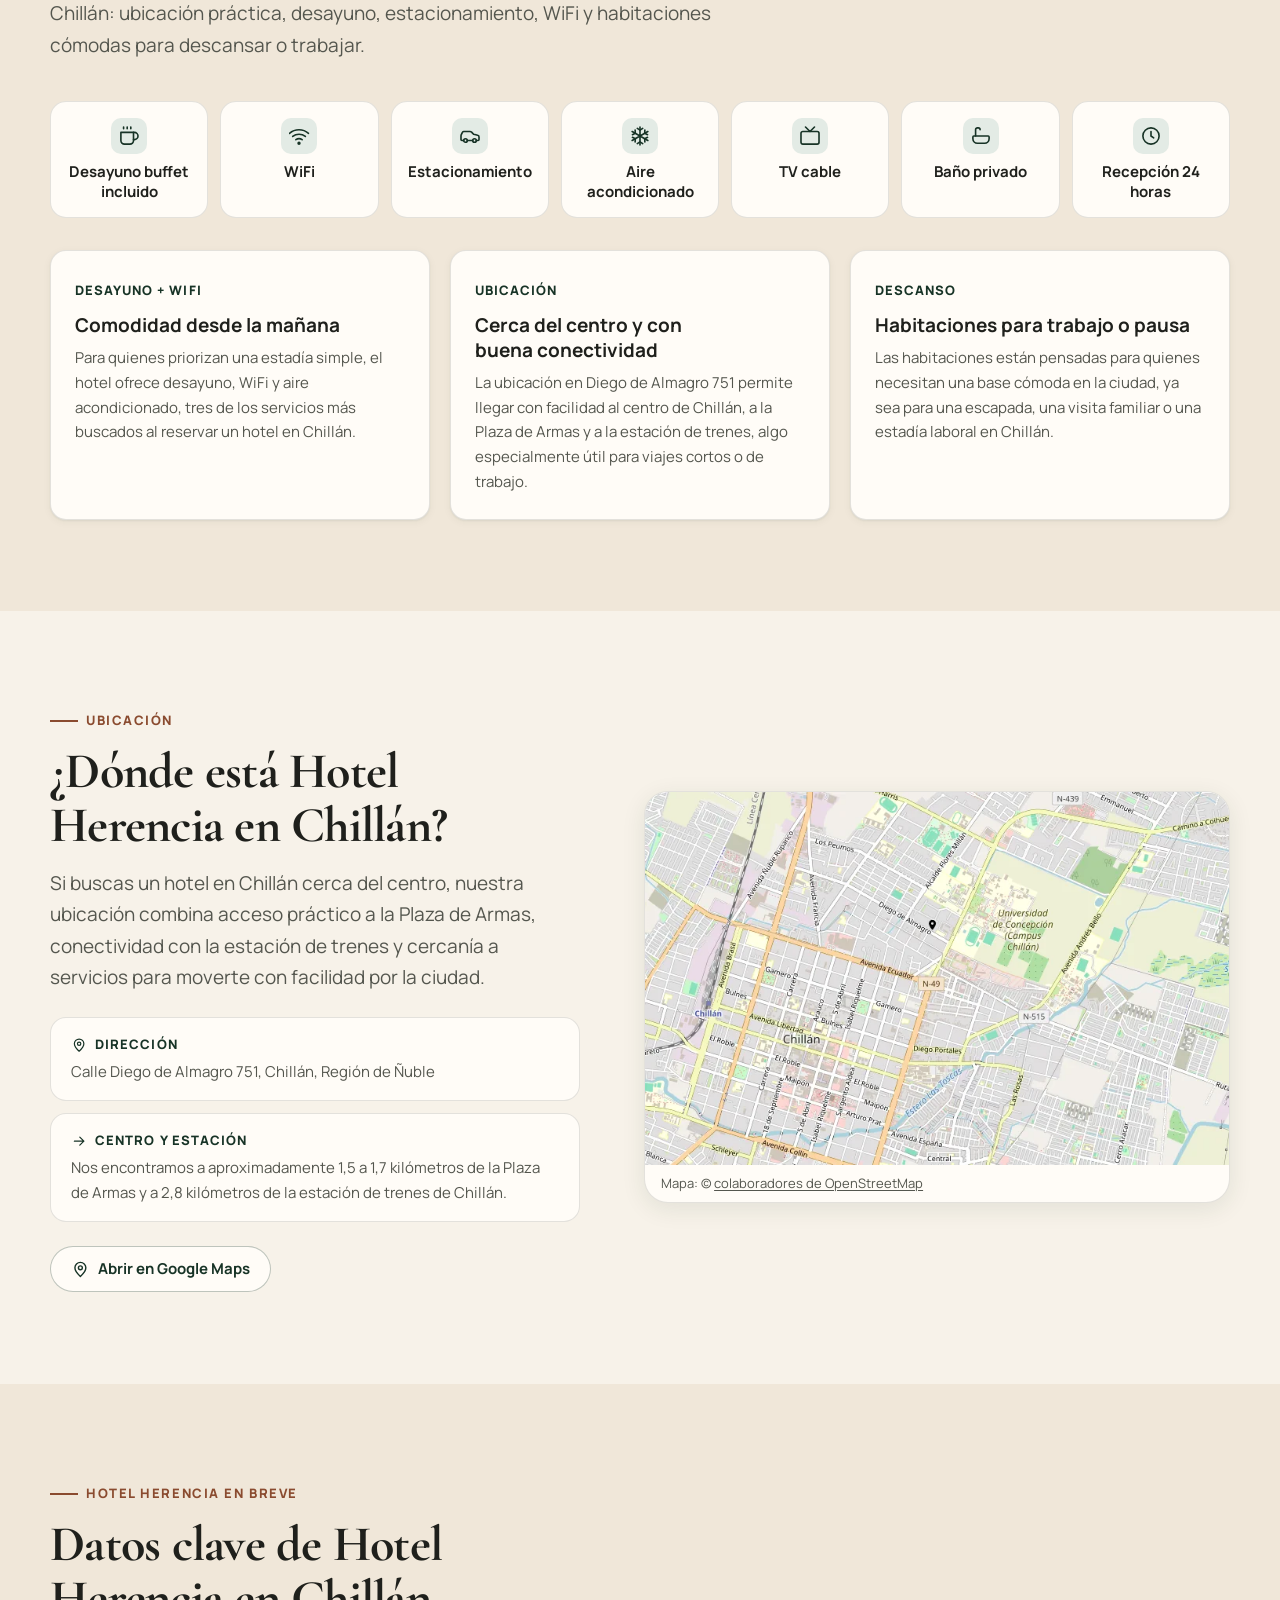
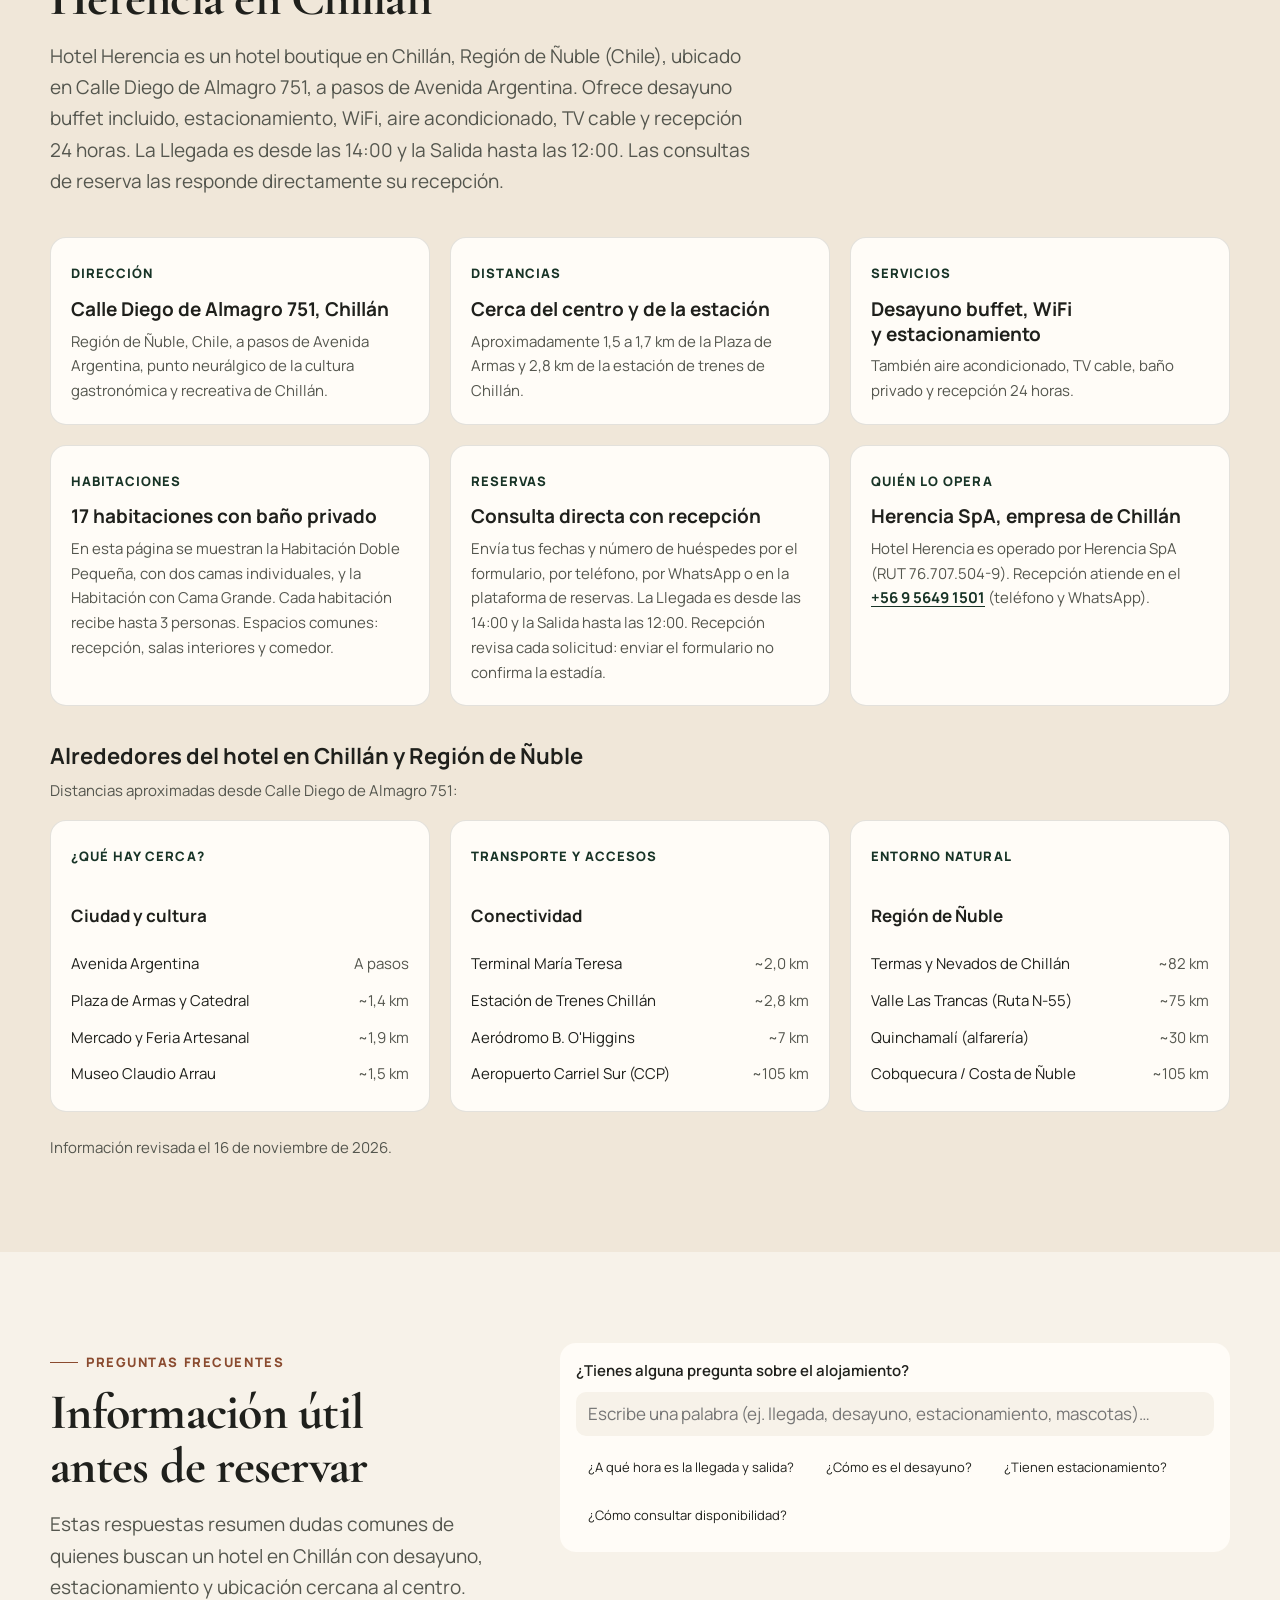
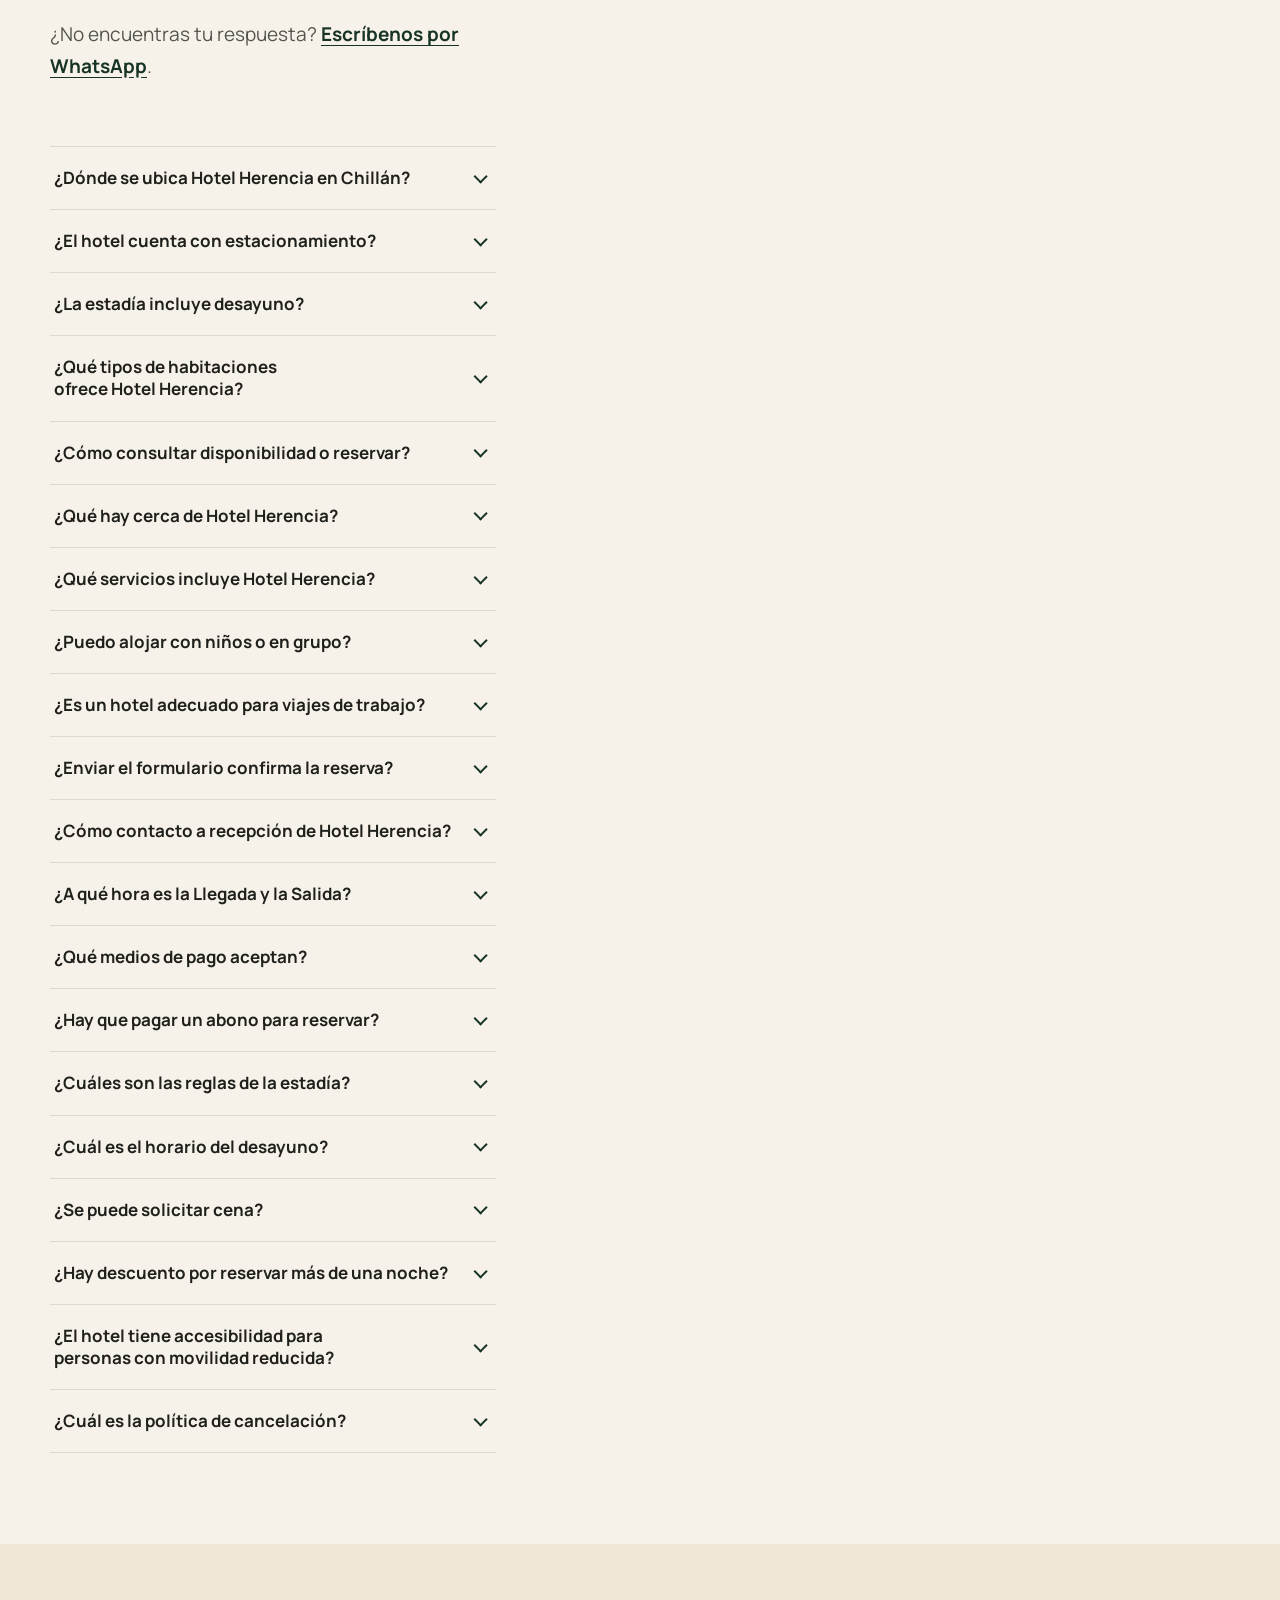
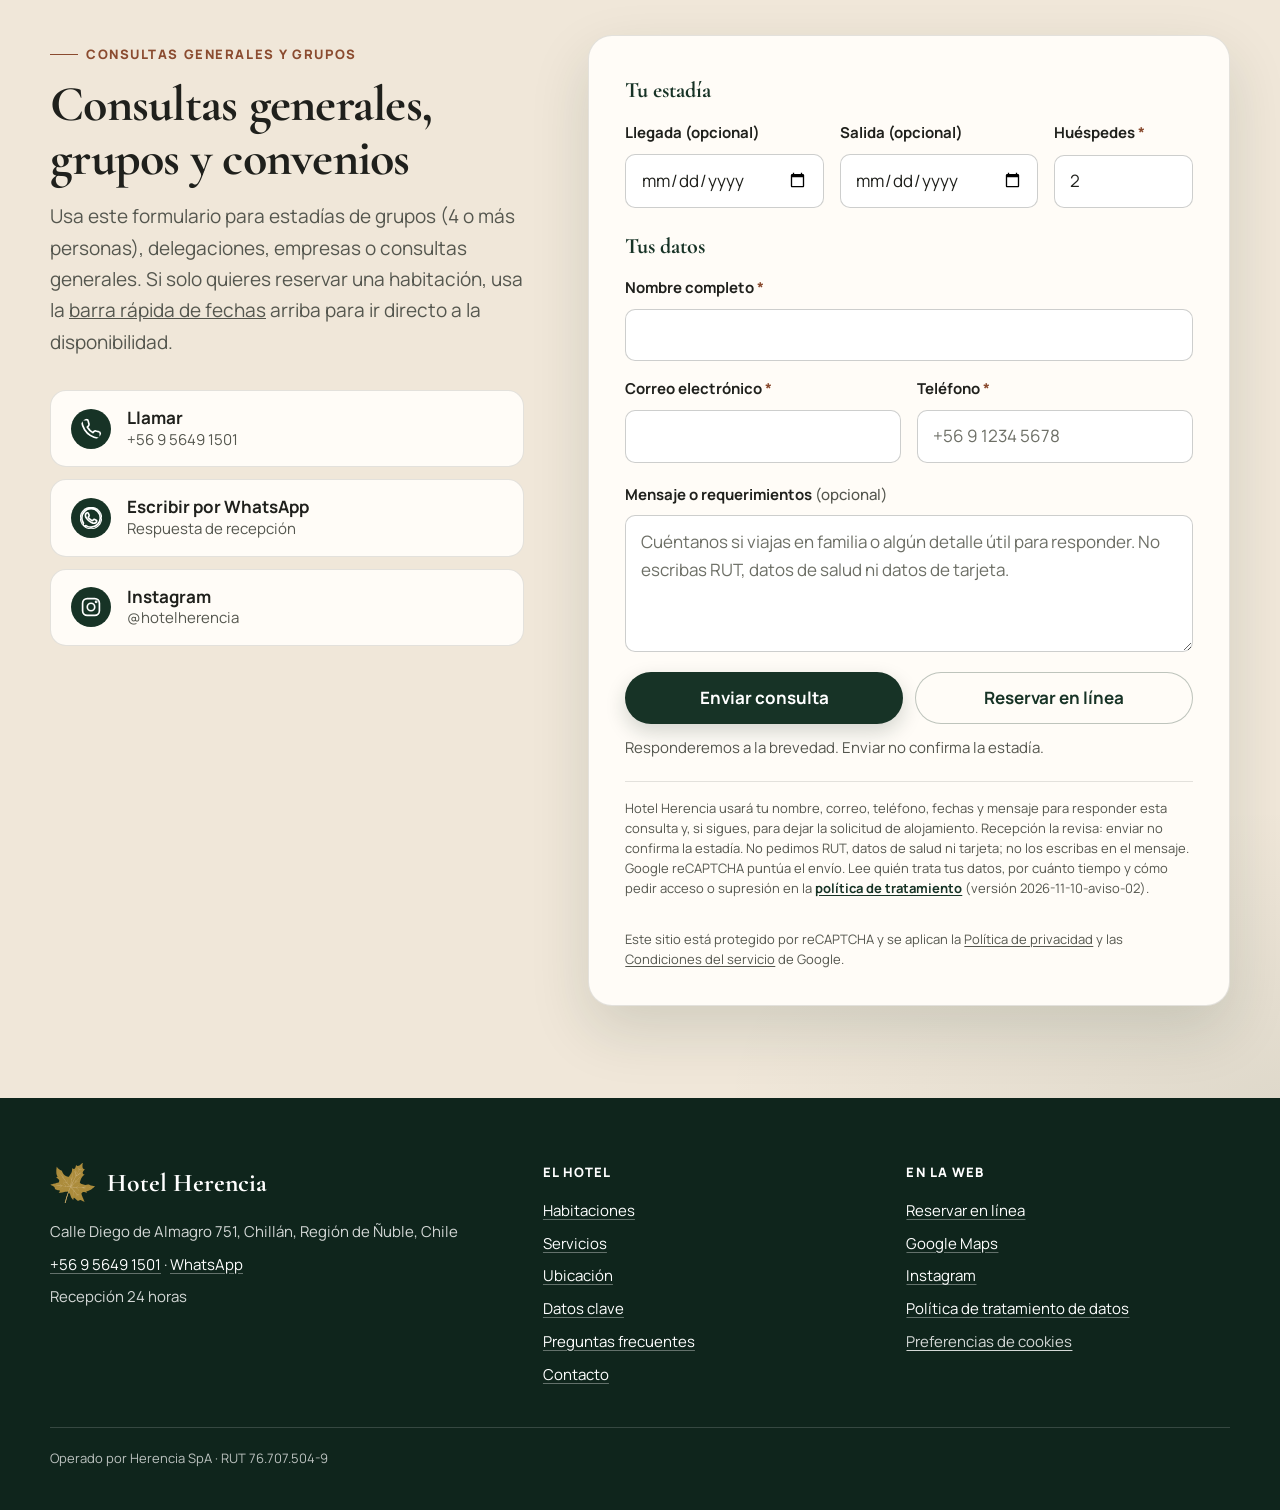
==== commit 63dce3eb: "Merge pull request #9 from hotelherencia/feat/flujo-unico-reserva-414 feat(landing): barra rápida de" ====
--- a/index.html
+++ b/index.html
@@ -550,6 +550,28 @@
                         ubicado <strong>a pasos de Avenida Argentina</strong>, punto neurálgico de la cultura gastronómica y recreativa de Chillán.
                     </p>
 
+                    <form class="booking-bar" id="reservar-rapido" data-barra-reserva action="/reservar" method="get" novalidate aria-label="Búsqueda rápida de disponibilidad">
+                        <div class="booking-bar__fields">
+                            <label class="booking-bar__field">
+                                <span>Llegada</span>
+                                <input type="date" id="rapido-llegada" name="llegada" required>
+                            </label>
+                            <label class="booking-bar__field">
+                                <span>Salida</span>
+                                <input type="date" id="rapido-salida" name="salida" required>
+                            </label>
+                            <label class="booking-bar__field booking-bar__field--personas">
+                                <span>Huéspedes</span>
+                                <input type="number" id="rapido-personas" name="personas" min="1" max="30" value="2" inputmode="numeric" required>
+                            </label>
+                            <button class="button button--primary booking-bar__submit" type="submit">
+                                Ver disponibilidad
+                                <svg class="icono" aria-hidden="true" focusable="false"><use href="#i-flecha"/></svg>
+                            </button>
+                        </div>
+                        <p class="form-status booking-bar__status" role="alert" data-barra-estado hidden></p>
+                    </form>
+
                     <div class="hero__actions">
                         <a class="button button--primary button--lg" href="https://plataforma.hotelherencia.cl/reservar">
                             Ver disponibilidad y reservar
@@ -561,7 +583,7 @@
                         </a>
                     </div>
                     <p class="hero__alt">
-                        ¿Prefieres que te contactemos? <a href="#contacto">Envía una consulta</a> · <a href="#ubicacion">Ver ubicación</a>
+                        ¿Viajas en grupo o tienes una consulta general? <a href="#contacto">Escríbenos aquí</a> · <a href="#ubicacion">Ver ubicación</a>
                     </p>
 
                     <ul class="hero__chips" aria-label="Atributos principales del hotel">
@@ -1094,11 +1116,12 @@
         <section class="section section--contact" id="contacto" aria-labelledby="contacto-titulo">
             <div class="container contact">
                 <div class="contact__intro" data-reveal>
-                    <p class="eyebrow">Contacto</p>
-                    <h2 id="contacto-titulo">Consulta disponibilidad en Hotel Herencia</h2>
+                    <p class="eyebrow">Consultas generales y grupos</p>
+                    <h2 id="contacto-titulo">Consultas generales, grupos y convenios</h2>
                     <p>
-                        Si buscas un hotel en Chillán con desayuno, estacionamiento y habitaciones cómodas, envíanos
-                        tus fechas, número de huéspedes y requerimientos para responderte a la brevedad.
+                        Usa este formulario para estadías de grupos (4 o más personas), delegaciones, empresas o
+                        consultas generales. Si solo quieres reservar una habitación, usa la
+                        <a href="#reservar-rapido">barra rápida de fechas</a> arriba para ir directo a la disponibilidad.
                     </p>
 
                     <ul class="contact__canales">
@@ -1171,7 +1194,7 @@
 
                         <div class="contact-form__footer">
                             <button class="button button--primary button--lg button--submit" type="submit">Enviar consulta</button>
-                            <button class="button button--secondary button--lg" type="button" data-ver-disponibilidad>Ver disponibilidad</button>
+                            <a class="button button--secondary button--lg" href="https://plataforma.hotelherencia.cl/reservar">Reservar en línea</a>
                         </div>
                         <p class="contact-form__note">Responderemos a la brevedad. Enviar no confirma la estadía.</p>
 
@@ -1228,9 +1251,9 @@
     </footer>
 
     <aside class="sticky-cta-wrap" aria-label="Acceso rápido a reservas">
-        <a class="sticky-cta" href="#contacto" data-cta-reserva>
+        <a class="sticky-cta" href="#reservar-rapido">
             <svg class="icono" aria-hidden="true" focusable="false"><use href="#i-calendario"/></svg>
-            Consultar reserva
+            Ver disponibilidad
         </a>
     </aside>
 
--- a/assets/css/styles.css
+++ b/assets/css/styles.css
@@ -2016,3 +2016,70 @@
 .faq__chip:focus-visible {
     border-color: var(--color-brand);
 }
+
+/* ---------- Barra rápida de reserva (3 campos, #414) ---------- */
+.booking-bar {
+    margin-top: var(--space-6);
+    max-width: 39rem;
+    padding: var(--space-4);
+    border: 1px solid var(--color-line-strong);
+    border-radius: var(--radius-md);
+    background: var(--color-surface);
+    box-shadow: var(--shadow-md);
+}
+
+.booking-bar__fields {
+    display: grid;
+    grid-template-columns: repeat(2, minmax(0, 1fr)) minmax(0, 0.72fr) auto;
+    gap: var(--space-3);
+    align-items: end;
+}
+
+.booking-bar__field {
+    display: flex;
+    flex-direction: column;
+    gap: var(--space-1);
+    min-width: 0;
+    font-size: var(--text-xs);
+    font-weight: 700;
+    color: var(--color-ink);
+}
+
+.booking-bar__field input {
+    width: 100%;
+    min-height: 2.75rem;
+    padding: var(--space-2) var(--space-3);
+    border: 1px solid var(--color-line-strong);
+    border-radius: var(--radius-sm);
+    background: var(--color-bg);
+    color: var(--color-ink);
+    font-family: inherit;
+    font-size: var(--text-sm);
+}
+
+.booking-bar__submit {
+    min-height: 2.75rem;
+    padding: 0 var(--space-4);
+    white-space: nowrap;
+}
+
+.booking-bar__status {
+    margin: var(--space-3) 0 0;
+    font-size: var(--text-xs);
+}
+
+@media (max-width: 720px) {
+    .booking-bar__fields {
+        grid-template-columns: repeat(2, minmax(0, 1fr));
+    }
+
+    .booking-bar__submit {
+        width: 100%;
+    }
+}
+
+@media (max-width: 420px) {
+    .booking-bar__fields {
+        grid-template-columns: 1fr;
+    }
+}
